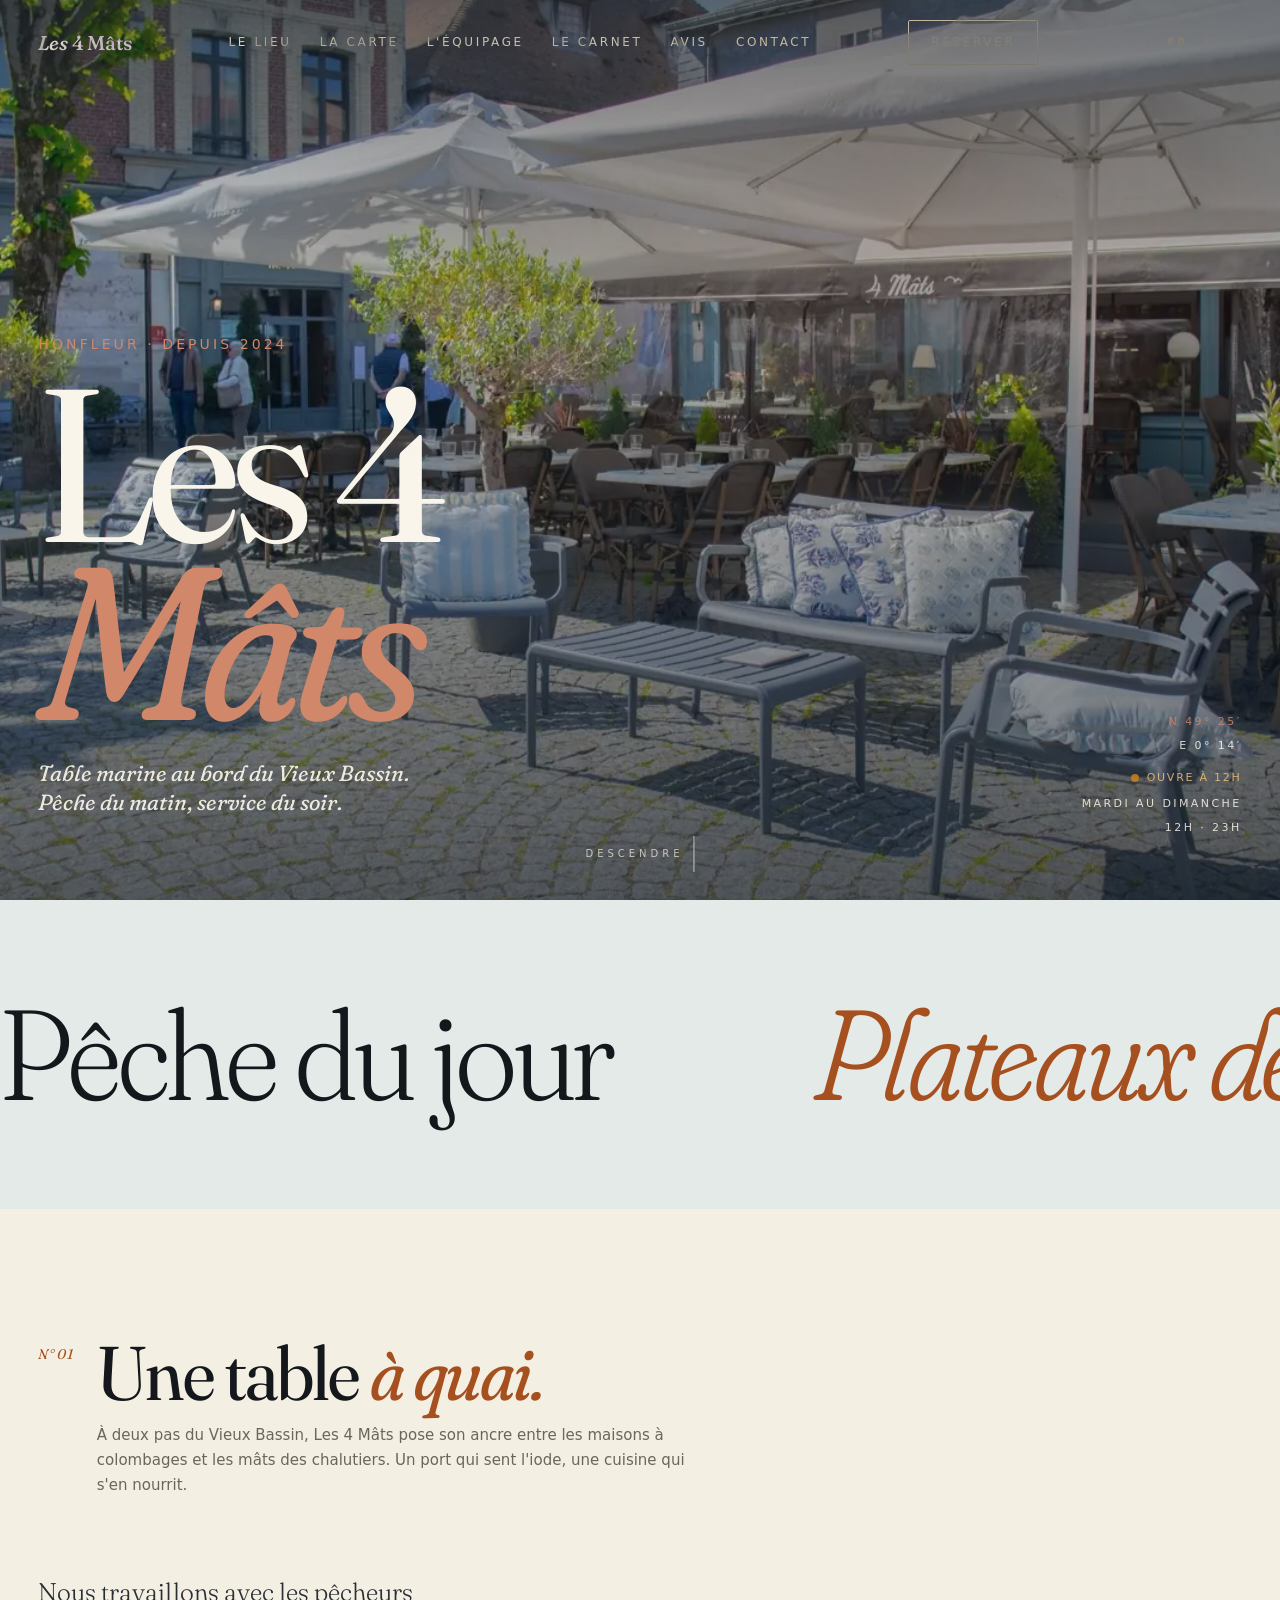
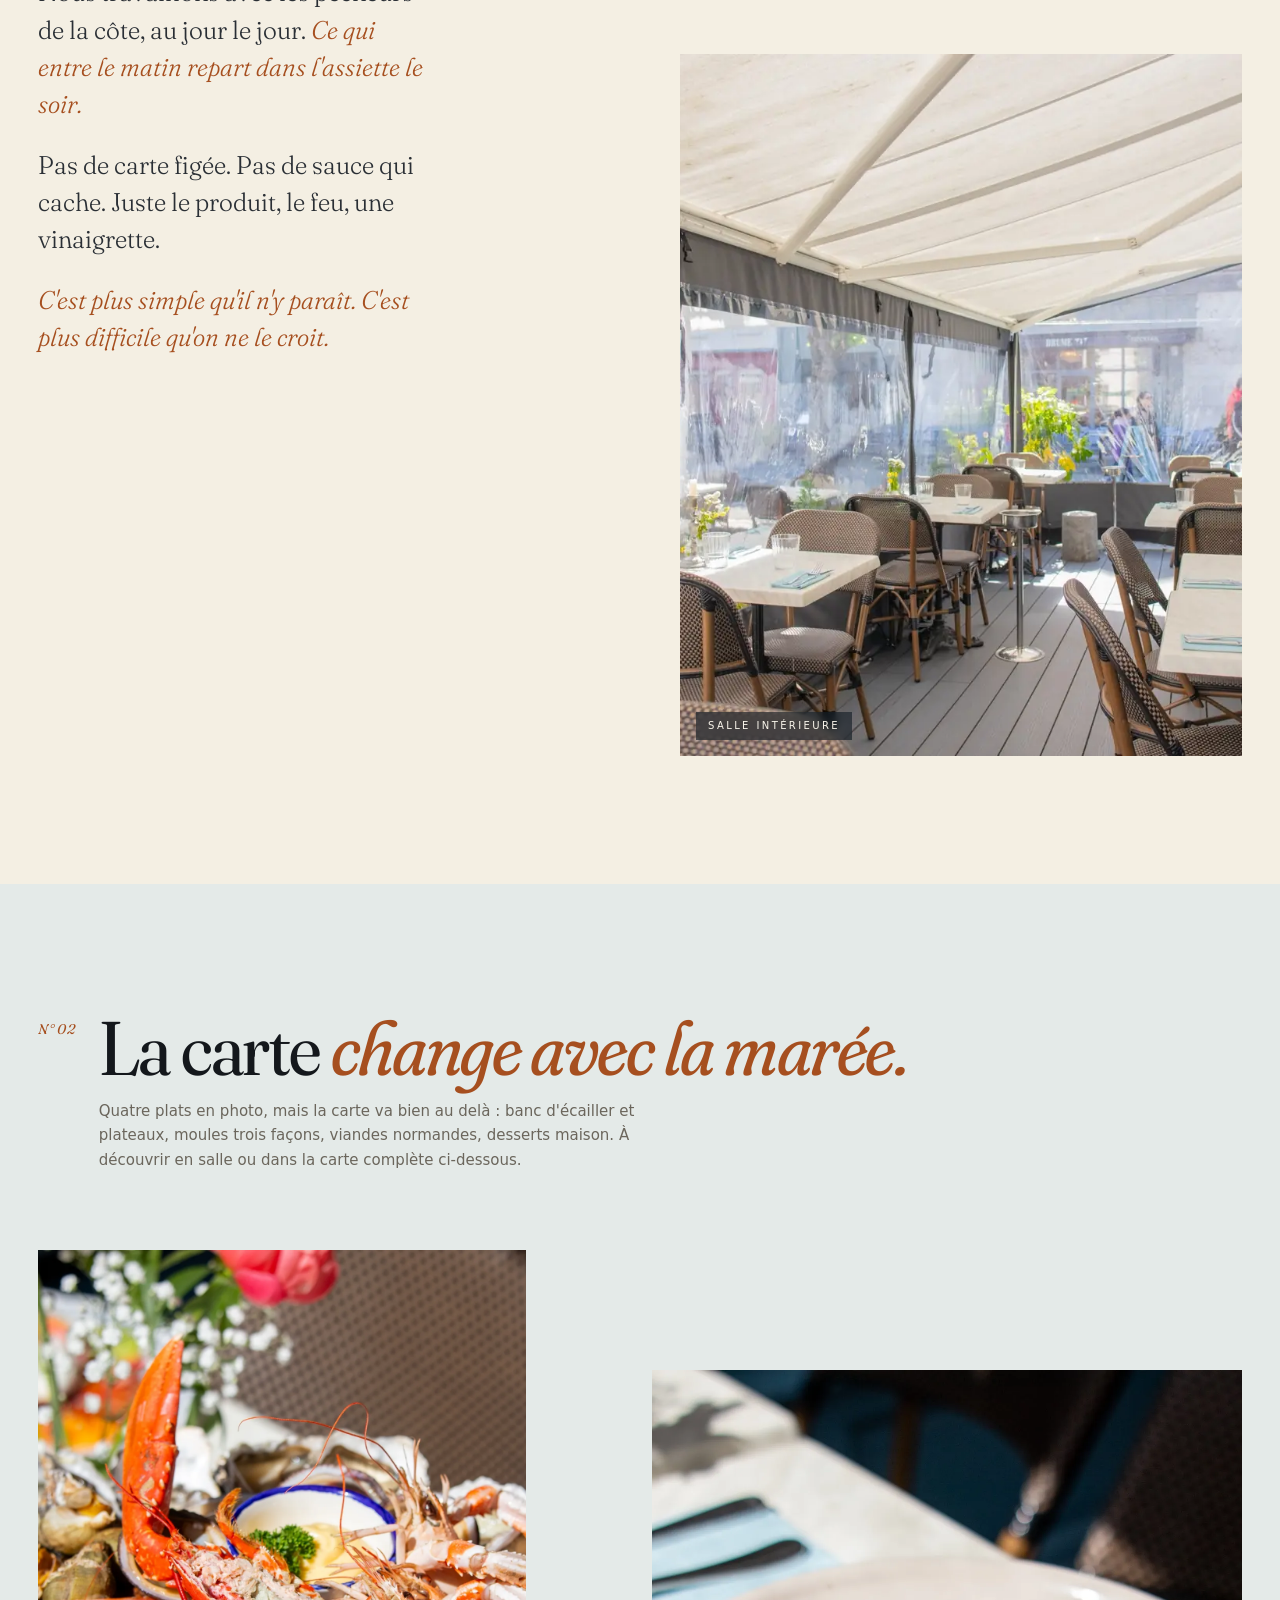
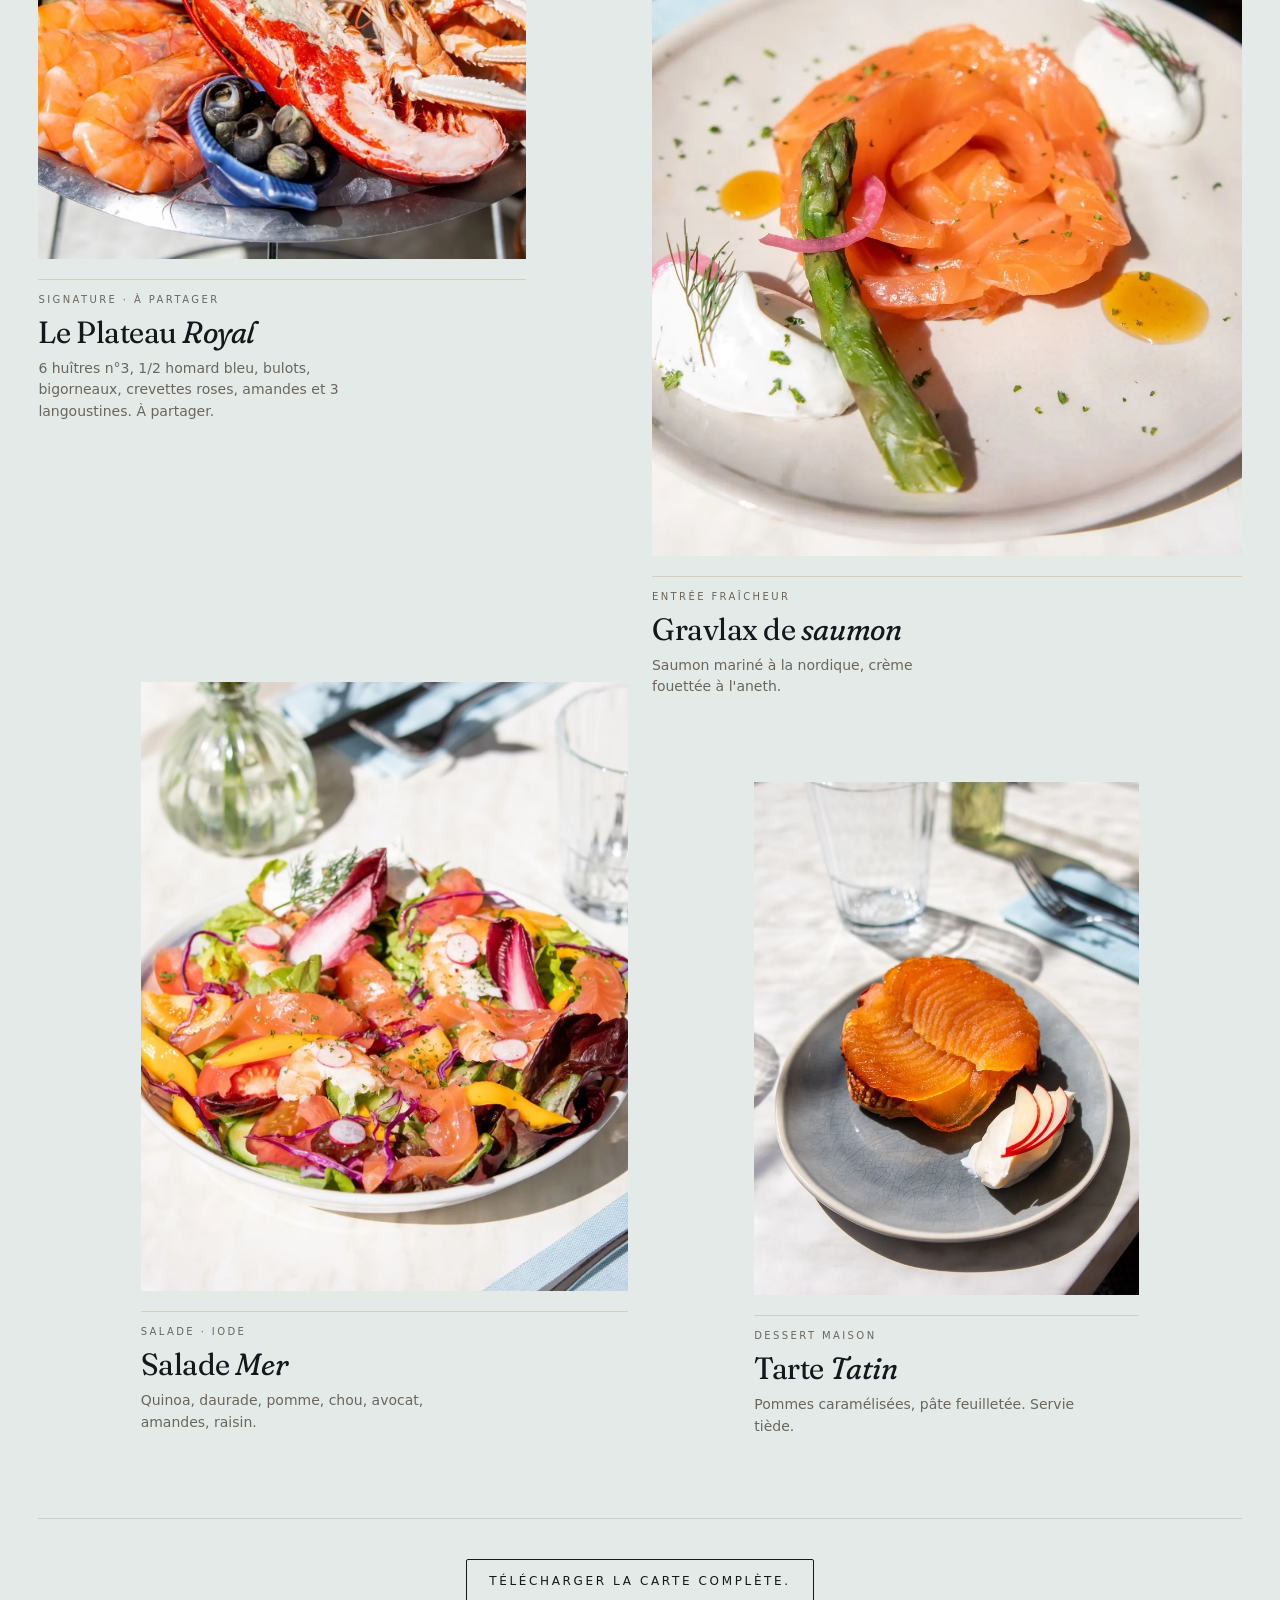
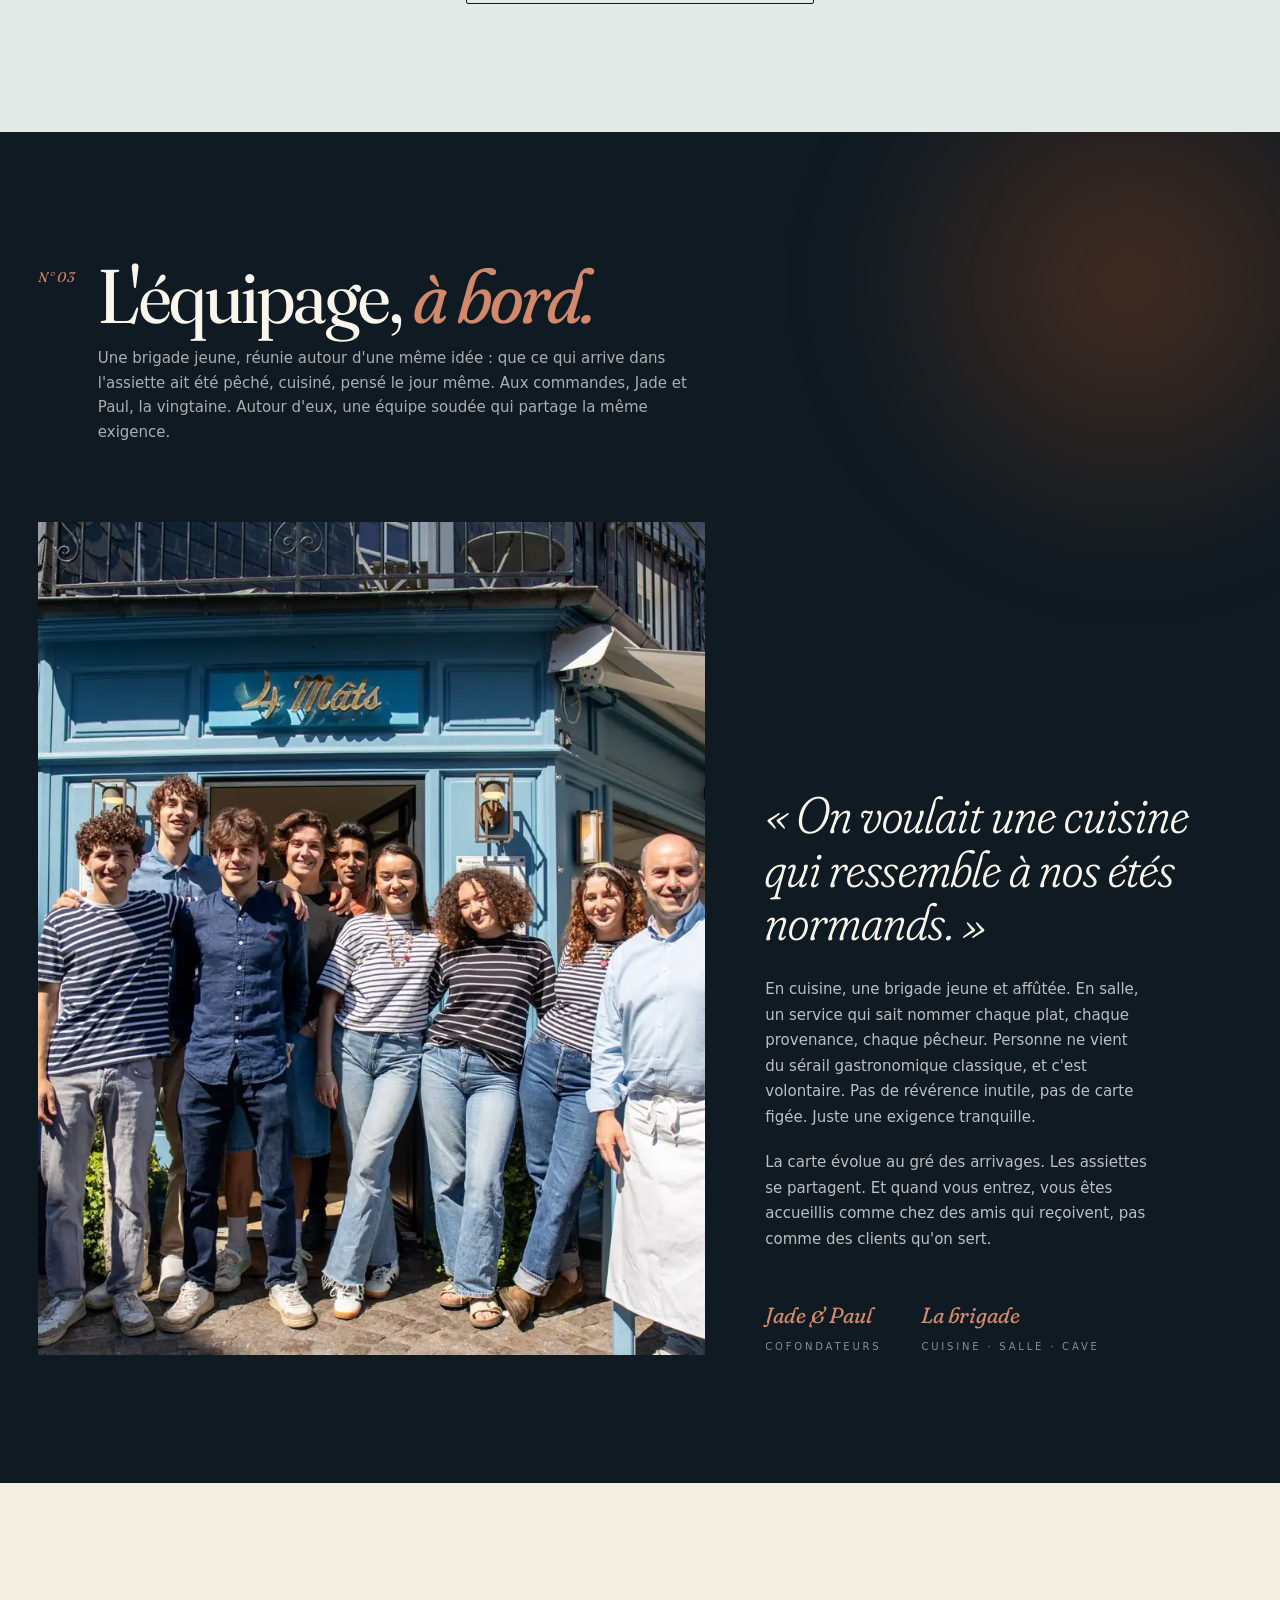
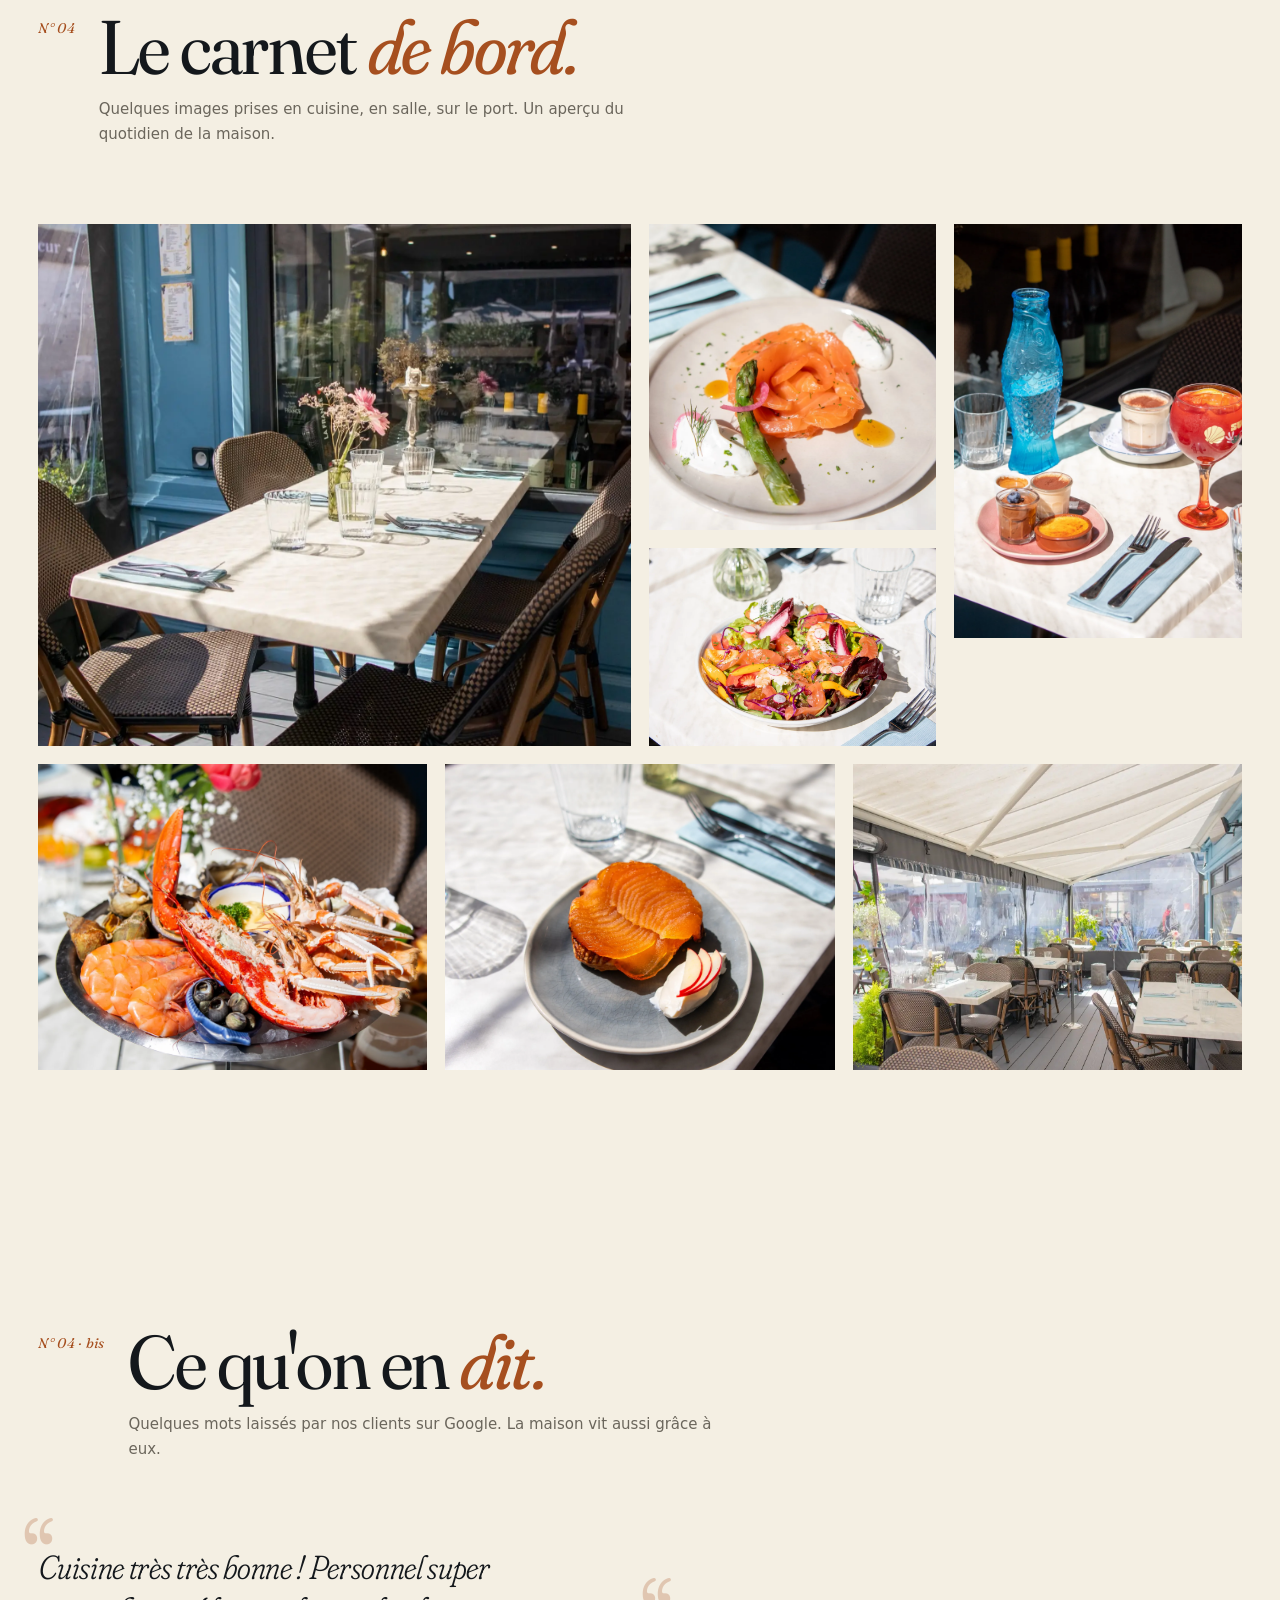
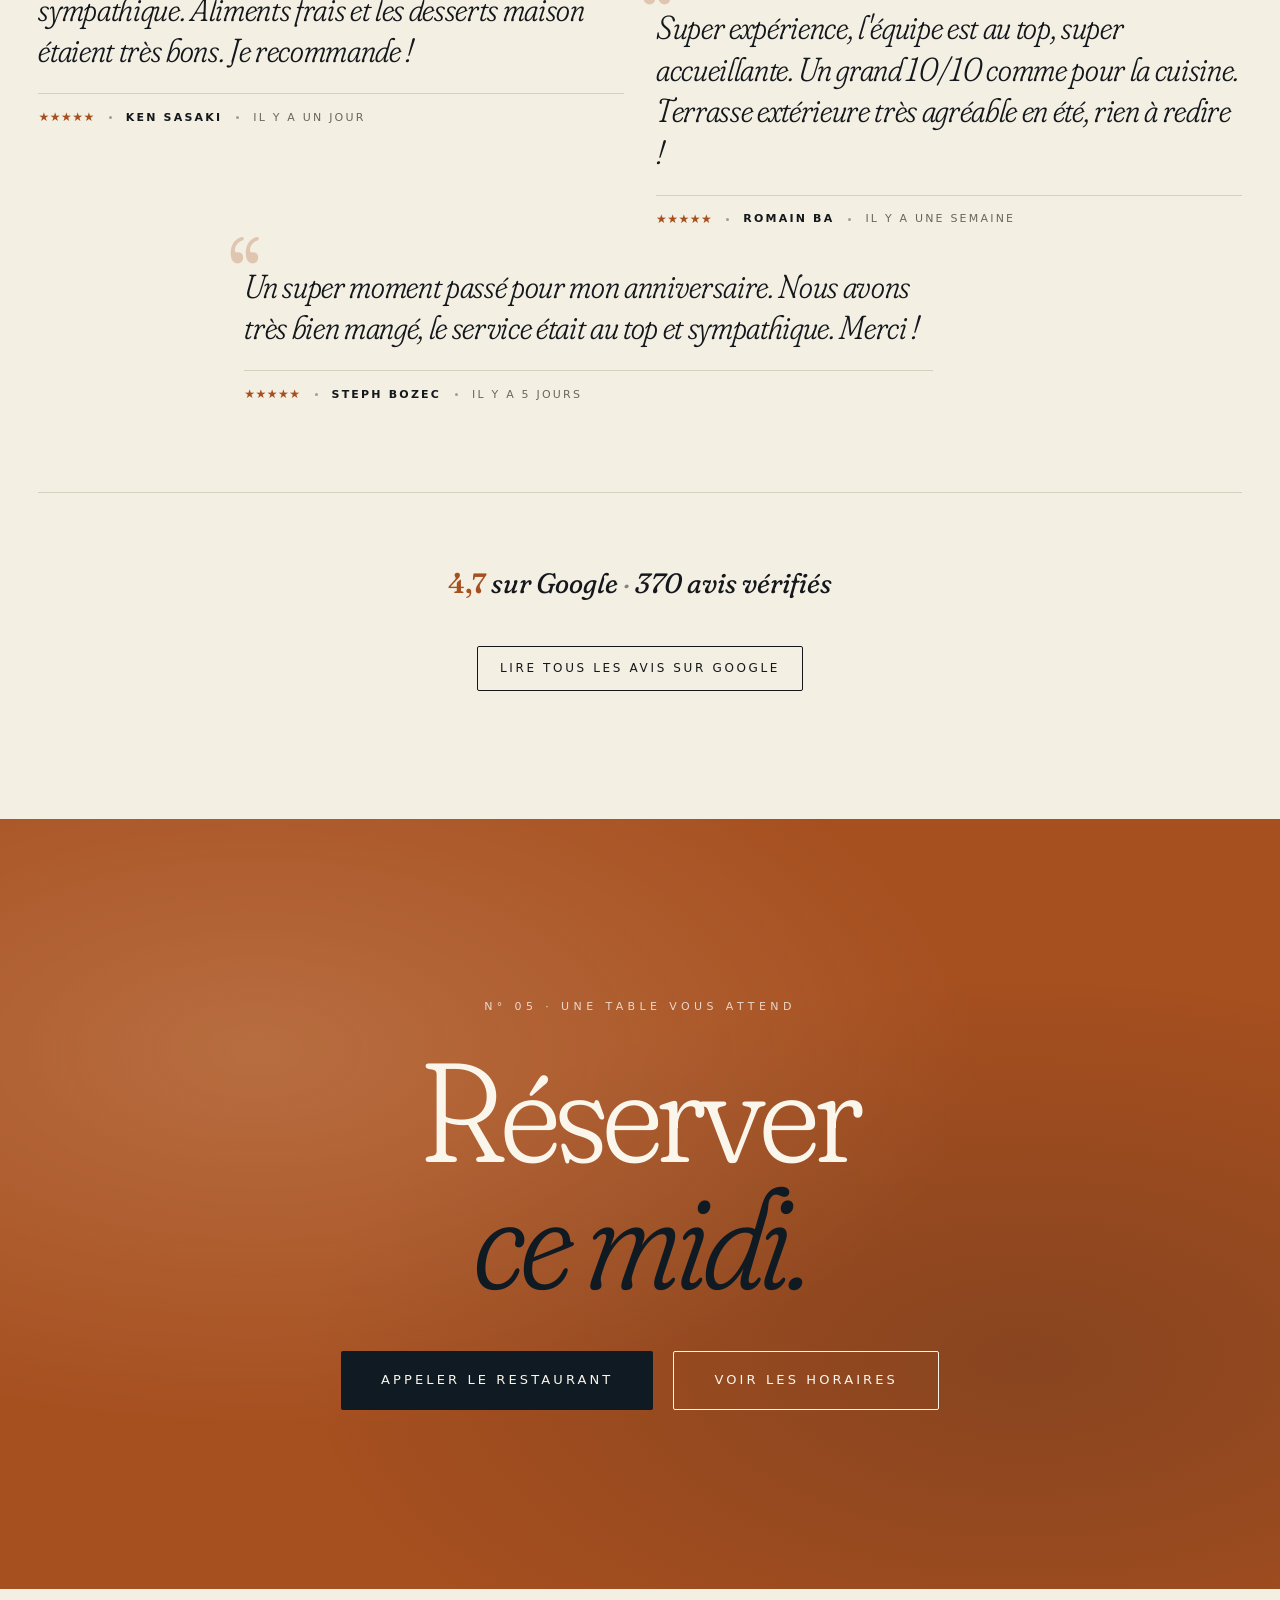
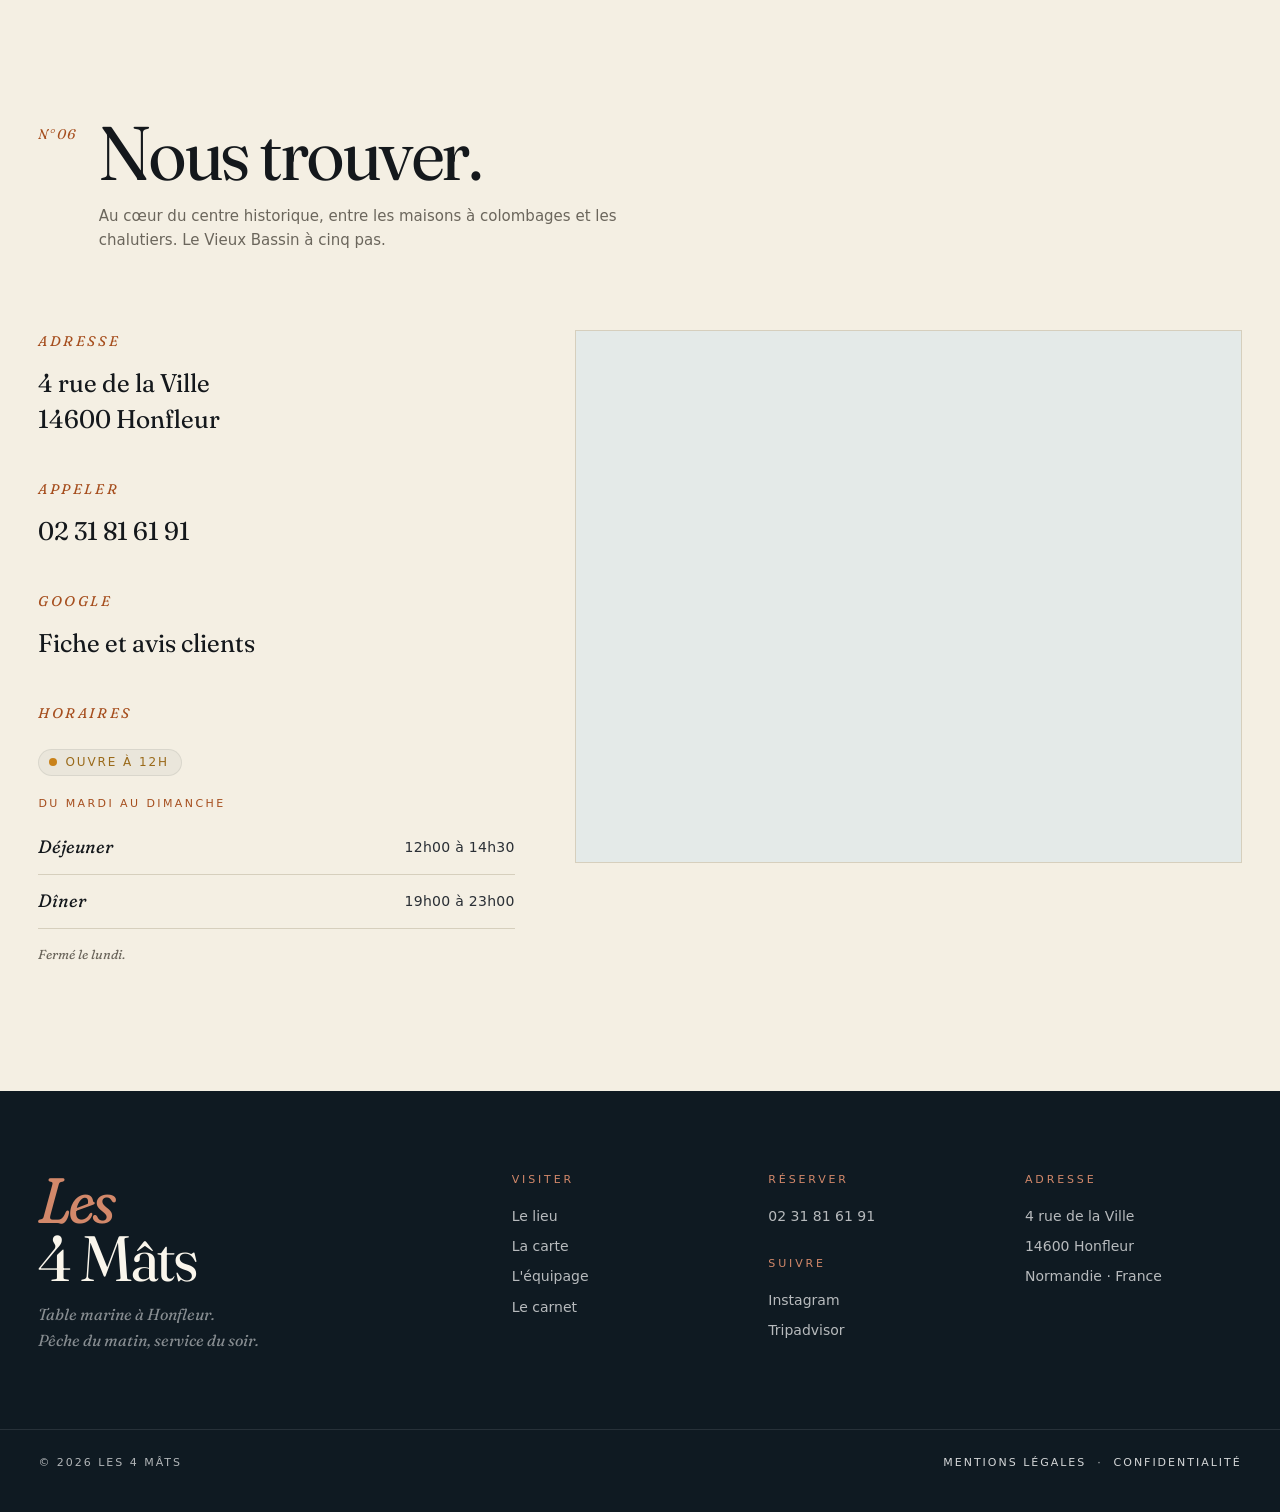
==== index.html @ 1bdc5947 "Fondateurs : noms complets Jade Verger + Paul Pilard, Jade toujours avant Paul partout - Schema.org " ====
<!DOCTYPE html>
<html lang="fr">
<head>
<meta charset="UTF-8">
<meta name="viewport" content="width=device-width, initial-scale=1.0">
<title>Les 4 Mâts · Restaurant de poisson à Honfleur (Vieux Bassin)</title>
<meta name="description" content="Restaurant Les 4 Mâts à Honfleur. Poissons du jour, plateaux de fruits de mer, cuisine de port tenue par une jeune brigade. Table éditoriale face au Vieux Bassin.">

<meta property="og:type" content="restaurant">
<meta property="og:title" content="Les 4 Mâts · Restaurant de poisson à Honfleur">
<meta property="og:description" content="Table marine à Honfleur. Poissons du jour, plateaux de fruits de mer, cuisine de port tenue par une jeune brigade.">
<meta property="og:image" content="assets/facade.webp">
<meta property="og:locale" content="fr_FR">

<link rel="preconnect" href="https://fonts.googleapis.com">
<link rel="preconnect" href="https://fonts.gstatic.com" crossorigin>
<link rel="preconnect" href="https://api.fontshare.com">

<link rel="preload" as="image" href="assets/facade.webp" type="image/webp" fetchpriority="high">

<link rel="icon" type="image/webp" href="assets/logo.webp">
<link rel="apple-touch-icon" href="assets/logo.jpg">

<link rel="preload" href="https://fonts.googleapis.com/css2?family=Fraunces:ital,opsz,wght,SOFT,WONK@0,9..144,300..900,0..100,0..1&display=swap" as="style" onload="this.onload=null;this.rel='stylesheet'">
<link rel="preload" href="https://api.fontshare.com/v2/css?f[]=satoshi@300,400,500,700&display=swap" as="style" onload="this.onload=null;this.rel='stylesheet'">
<noscript><link rel="stylesheet" href="https://fonts.googleapis.com/css2?family=Fraunces:ital,opsz,wght,SOFT,WONK@0,9..144,300..900,0..100,0..1&display=swap"><link rel="stylesheet" href="https://api.fontshare.com/v2/css?f[]=satoshi@300,400,500,700&display=swap"></noscript>
<link rel="stylesheet" href="assets/css/style.css">
<noscript><style>.reveal{opacity:1 !important;transform:none !important}</style></noscript>


<link rel="canonical" href="https://charle-com.github.io/les4mats-honfleur/">
<meta name="theme-color" content="#F4EFE3">
<meta name="twitter:card" content="summary_large_image">
<meta name="twitter:title" content="Les 4 Mâts · Restaurant de poisson à Honfleur">
<meta name="twitter:description" content="Table marine à Honfleur. Poissons du jour, plateaux de fruits de mer, cuisine de port tenue par une jeune brigade.">
<meta name="twitter:image" content="https://charle-com.github.io/les4mats-honfleur/assets/facade.webp">
<meta property="og:url" content="https://charle-com.github.io/les4mats-honfleur/">
<script type="application/ld+json">
{
  "@context": "https://schema.org",
  "@graph": [
    {
      "@type": "Organization",
      "@id": "https://charle-com.github.io/les4mats-honfleur/#organization",
      "name": "Les 4 Mâts",
      "alternateName": [
        "4 Mâts",
        "Les Quatre Mâts"
      ],
      "url": "https://charle-com.github.io/les4mats-honfleur/",
      "logo": {
        "@type": "ImageObject",
        "@id": "https://charle-com.github.io/les4mats-honfleur/#logo",
        "url": "https://charle-com.github.io/les4mats-honfleur/assets/logo.webp",
        "contentUrl": "https://charle-com.github.io/les4mats-honfleur/assets/logo.webp",
        "caption": "Les 4 Mâts"
      },
      "image": {
        "@id": "https://charle-com.github.io/les4mats-honfleur/#logo"
      },
      "foundingDate": "2024",
      "foundingLocation": {
        "@type": "Place",
        "name": "Honfleur, Normandie, France"
      },
      "founder": [
        {
          "@type": "Person",
          "name": "Jade Verger",
          "givenName": "Jade",
          "familyName": "Verger",
          "jobTitle": "Cofondatrice"
        },
        {
          "@type": "Person",
          "name": "Paul Pilard",
          "givenName": "Paul",
          "familyName": "Pilard",
          "jobTitle": "Cofondateur"
        }
      ],
      "areaServed": {
        "@type": "City",
        "name": "Honfleur"
      },
      "sameAs": [
        "https://share.google/k8fCfIfjuv42vgwk3",
        "https://www.instagram.com/restaurant_4mats/",
        "https://www.tripadvisor.fr/Restaurant_Review-g187189-d27737789-Reviews-4_Mats-Honfleur_Calvados_Basse_Normandie_Normandy.html"
      ]
    },
    {
      "@type": "WebSite",
      "@id": "https://charle-com.github.io/les4mats-honfleur/#website",
      "url": "https://charle-com.github.io/les4mats-honfleur/",
      "name": "Les 4 Mâts",
      "inLanguage": "fr-FR",
      "publisher": {
        "@id": "https://charle-com.github.io/les4mats-honfleur/#organization"
      }
    },
    {
      "@type": "Restaurant",
      "@id": "https://charle-com.github.io/les4mats-honfleur/#restaurant",
      "name": "Les 4 Mâts",
      "url": "https://charle-com.github.io/les4mats-honfleur/",
      "image": [
        "https://charle-com.github.io/les4mats-honfleur/assets/facade.webp",
        "https://charle-com.github.io/les4mats-honfleur/assets/plateau_de_fruit_de_mer.webp",
        "https://charle-com.github.io/les4mats-honfleur/assets/terrasse_interieure.webp"
      ],
      "logo": "https://charle-com.github.io/les4mats-honfleur/assets/logo.webp",
      "description": "Restaurant de poissons et fruits de mer à Honfleur. Table tenue par une jeune brigade, pêche du jour, cuisine de port.",
      "address": {
        "@type": "PostalAddress",
        "streetAddress": "4 rue de la Ville",
        "addressLocality": "Honfleur",
        "postalCode": "14600",
        "addressRegion": "Normandie",
        "addressCountry": "FR"
      },
      "geo": {
        "@type": "GeoCoordinates",
        "latitude": 49.4196451,
        "longitude": 0.2346094
      },
      "telephone": "+33231816191",
      "servesCuisine": [
        "Seafood",
        "French",
        "Normande"
      ],
      "priceRange": "€€",
      "acceptsReservations": true,
      "openingHoursSpecification": [
        {
          "@type": "OpeningHoursSpecification",
          "dayOfWeek": [
            "Tuesday",
            "Wednesday",
            "Thursday",
            "Friday",
            "Saturday",
            "Sunday"
          ],
          "opens": "12:00",
          "closes": "14:30"
        },
        {
          "@type": "OpeningHoursSpecification",
          "dayOfWeek": [
            "Tuesday",
            "Wednesday",
            "Thursday",
            "Friday",
            "Saturday",
            "Sunday"
          ],
          "opens": "19:00",
          "closes": "23:00"
        }
      ],
      "sameAs": [
        "https://share.google/k8fCfIfjuv42vgwk3",
        "https://www.instagram.com/restaurant_4mats/",
        "https://www.tripadvisor.fr/Restaurant_Review-g187189-d27737789-Reviews-4_Mats-Honfleur_Calvados_Basse_Normandie_Normandy.html"
      ],
      "hasMenu": {
        "@type": "Menu",
        "name": "Carte Les 4 Mâts",
        "url": "https://charle-com.github.io/les4mats-honfleur/assets/Menu_4_mats.pdf",
        "inLanguage": "fr",
        "hasMenuSection": [
          {
            "@type": "MenuSection",
            "name": "Banc d'écailler",
            "hasMenuItem": [
              {
                "@type": "MenuItem",
                "name": "Le Plateau Royal",
                "description": "6 huîtres n°3, 1/2 homard bleu, bulots, bigorneaux, crevettes roses, amandes et 3 langoustines. À partager.",
                "suitableForDiet": "https://schema.org/PescatarianDiet"
              }
            ]
          },
          {
            "@type": "MenuSection",
            "name": "Entrées",
            "hasMenuItem": [
              {
                "@type": "MenuItem",
                "name": "Gravlax de saumon",
                "description": "Saumon mariné à la nordique, crème fouettée à l'aneth."
              }
            ]
          },
          {
            "@type": "MenuSection",
            "name": "Salades",
            "hasMenuItem": [
              {
                "@type": "MenuItem",
                "name": "Salade Mer",
                "description": "Quinoa, daurade, pomme, chou, avocat, amandes, raisin."
              }
            ]
          },
          {
            "@type": "MenuSection",
            "name": "Desserts",
            "hasMenuItem": [
              {
                "@type": "MenuItem",
                "name": "Tarte Tatin",
                "description": "Pommes caramélisées, pâte feuilletée. Servie tiède."
              }
            ]
          }
        ]
      },
      "aggregateRating": {
        "@type": "AggregateRating",
        "ratingValue": "4.7",
        "reviewCount": "370",
        "bestRating": "5",
        "worstRating": "1"
      },
      "review": [
        {
          "@type": "Review",
          "author": {
            "@type": "Person",
            "name": "Ken Sasaki"
          },
          "datePublished": "2026-04-18",
          "reviewRating": {
            "@type": "Rating",
            "ratingValue": "5",
            "bestRating": "5"
          },
          "reviewBody": "Cuisine très très bonne ! Personnel super sympathique. Aliments frais et les desserts maison étaient très bons."
        },
        {
          "@type": "Review",
          "author": {
            "@type": "Person",
            "name": "Romain BA"
          },
          "datePublished": "2026-04-12",
          "reviewRating": {
            "@type": "Rating",
            "ratingValue": "5",
            "bestRating": "5"
          },
          "reviewBody": "Super expérience, l'équipe est au top, super accueillante. Un grand 10/10 comme pour la cuisine. Terrasse extérieure très agréable en été."
        },
        {
          "@type": "Review",
          "author": {
            "@type": "Person",
            "name": "Steph Bozec"
          },
          "datePublished": "2026-04-14",
          "reviewRating": {
            "@type": "Rating",
            "ratingValue": "5",
            "bestRating": "5"
          },
          "reviewBody": "Un super moment passé pour mon anniversaire. Nous avons très bien mangé, le service était au top et sympathique."
        }
      ],
      "potentialAction": {
        "@type": "ReserveAction",
        "target": {
          "@type": "EntryPoint",
          "urlTemplate": "tel:+33231816191",
          "inLanguage": "fr-FR"
        },
        "result": {
          "@type": "FoodEstablishmentReservation",
          "name": "Réservation par téléphone"
        }
      },
      "parentOrganization": {
        "@id": "https://charle-com.github.io/les4mats-honfleur/#organization"
      },
      "isPartOf": {
        "@id": "https://charle-com.github.io/les4mats-honfleur/#website"
      }
    }
  ]
}
</script>

<link rel="alternate" hreflang="fr" href="https://charle-com.github.io/les4mats-honfleur/">
<link rel="alternate" hreflang="en" href="https://charle-com.github.io/les4mats-honfleur/en/">
<link rel="alternate" hreflang="x-default" href="https://charle-com.github.io/les4mats-honfleur/">
</head>
<body>

<header class="site-header" id="siteHeader">
  <a href="#" class="brand"><em>Les</em> 4 Mâts</a>
  <nav class="nav">
    <a href="#lieu">Le lieu</a>
    <a href="#carte">La carte</a>
    <a href="#equipage">L'équipage</a>
    <a href="#carnet">Le carnet</a>
    <a href="#avis">Avis</a>
    <a href="#contact">Contact</a>
  </nav>
  <a href="#reserver" class="cta">Réserver</a>
  <div class="lang-switch"><a href="/les4mats-honfleur/" class="is-active" aria-current="page">FR</a><a href="/les4mats-honfleur/en/">EN</a></div>
  <button class="burger" aria-label="Menu" aria-expanded="false"><span></span><span></span><span></span></button>
</header>

<nav class="nav-overlay" id="navOverlay" aria-hidden="true">
  <button class="nav-overlay__close" type="button" aria-label="Fermer le menu"><span></span><span></span></button>
  <div class="nav-overlay__links">
    <a href="index.html#lieu">Le <em>lieu</em></a>
    <a href="index.html#carte">La <em>carte</em></a>
    <a href="index.html#equipage">L'<em>équipage</em></a>
    <a href="index.html#carnet">Le <em>carnet</em></a>
    <a href="index.html#avis">Les <em>avis</em></a>
    <a href="index.html#contact"><em>Contact</em></a>
    <a href="index.html#reserver"><em>Réserver</em></a>
  </div>
  <div class="nav-overlay__foot">
    <span>4 rue de la Ville · 14600 Honfleur</span>
    <a href="tel:+33231816191">02 31 81 61 91</a>
    <div class="nav-overlay__lang">
      <a href="/les4mats-honfleur/" class="is-active" aria-current="page">Français</a>
      <a href="/les4mats-honfleur/en/">English</a>
    </div>
    </div>
</nav>


<section class="hero">
  <div class="hero__media">
    <picture>
      <source srcset="assets/facade.webp" type="image/webp">
      <img src="assets/facade.jpeg" alt="Façade du restaurant Les 4 Mâts à Honfleur" fetchpriority="high">
    </picture>
  </div>
  <div class="hero__scrim"></div>

  <div class="hero__content">
    <div>
      <p class="hero__sub">Honfleur · depuis 2024</p>
      <h1 class="hero__title">Les 4<br><span class="and">Mâts</span></h1>
      <p class="hero__tagline" style="margin-top: 28px;">
        Table marine au bord du Vieux Bassin.<br>
        Pêche du matin, service du soir.
      </p>
    </div>

    <aside class="hero__meta">
      <div><strong>N 49° 25′</strong></div>
      <div>E 0° 14′</div>
      <div class="live-status" data-live-status style="margin-top: 14px;">
        <span class="live-status__dot" aria-hidden="true"></span>
        <strong class="live-status__text" data-live-status-text>Chargement</strong>
      </div>
      <div>Mardi au dimanche</div>
      <div>12h · 23h</div>
    </aside>
  </div>

  <div class="hero__scroll">Descendre</div>
</section>

<div class="intro">
  <div class="intro__track" aria-hidden="true">
    <span>Pêche du jour</span>
    <span class="dot"></span>
    <span><em>Plateaux de la mer</em></span>
    <span class="dot"></span>
    <span>Port de Honfleur</span>
    <span class="dot"></span>
    <span><em>La brigade</em></span>
    <span class="dot"></span>
    <span>Pêche du jour</span>
    <span class="dot"></span>
    <span><em>Plateaux de la mer</em></span>
    <span class="dot"></span>
    <span>Port de Honfleur</span>
    <span class="dot"></span>
    <span><em>La brigade</em></span>
    <span class="dot"></span>
  </div>
</div>

<section class="concept" id="lieu">
  <div class="wrap">
    <div class="section-head reveal">
      <span class="num">N° 01</span>
      <div class="titles">
        <h2>Une table <em>à quai.</em></h2>
        <p>À deux pas du Vieux Bassin, Les 4 Mâts pose son ancre entre les maisons à colombages et les mâts des chalutiers. Un port qui sent l'iode, une cuisine qui s'en nourrit.</p>
      </div>
    </div>

    <div class="concept__grid">
      <div class="concept__text reveal">
        <p>Nous travaillons avec les pêcheurs de la côte, au jour le jour. <em>Ce qui entre le matin repart dans l'assiette le soir.</em></p>
        <p>Pas de carte figée. Pas de sauce qui cache. Juste le produit, le feu, une vinaigrette.</p>
        <p><em>C'est plus simple qu'il n'y paraît. C'est plus difficile qu'on ne le croit.</em></p>
      </div>
      <div></div>
      <div class="concept__image reveal" style="--delay: .15s;">
        <picture>
          <source srcset="assets/terrasse_interieure.webp" type="image/webp">
          <img src="assets/terrasse_interieure.jpeg" alt="Salle intérieure du restaurant Les 4 Mâts" loading="lazy">
        </picture>
        <span class="caption">Salle intérieure</span>
      </div>
    </div>
  </div>
</section>

<section class="carte" id="carte">
  <div class="wrap">
    <div class="section-head reveal">
      <span class="num">N° 02</span>
      <div class="titles">
        <h2>La carte <em>change avec la marée.</em></h2>
        <p>Quatre plats en photo, mais la carte va bien au delà : banc d'écailler et plateaux, moules trois façons, viandes normandes, desserts maison. À découvrir en salle ou dans la carte complète ci-dessous.</p>
      </div>
    </div>

    <div class="carte__grid">
      <article class="plat plat--a reveal">
        <div class="plat__media">
          <picture>
            <source srcset="assets/plateau_de_fruit_de_mer.webp" type="image/webp">
            <img src="assets/plateau_de_fruit_de_mer.jpeg" alt="Le Plateau Royal, fruits de mer Les 4 Mâts" loading="lazy">
          </picture>
        </div>
        <div class="plat__meta"><span class="label">Signature · à partager</span></div>
        <h3 class="plat__name">Le Plateau <em>Royal</em></h3>
        <p class="plat__desc">6 huîtres n°3, 1/2 homard bleu, bulots, bigorneaux, crevettes roses, amandes et 3 langoustines. À partager.</p>
      </article>

      <article class="plat plat--b reveal" style="--delay: .1s;">
        <div class="plat__media">
          <picture>
            <source srcset="assets/saumon.webp" type="image/webp">
            <img src="assets/saumon.jpeg" alt="Gravlax de saumon, crème à l'aneth" loading="lazy">
          </picture>
        </div>
        <div class="plat__meta"><span class="label">Entrée fraîcheur</span></div>
        <h3 class="plat__name">Gravlax de <em>saumon</em></h3>
        <p class="plat__desc">Saumon mariné à la nordique, crème fouettée à l'aneth.</p>
      </article>

      <article class="plat plat--c reveal" style="--delay: .15s;">
        <div class="plat__media">
          <picture>
            <source srcset="assets/salade_de_la_mer.webp" type="image/webp">
            <img src="assets/salade_de_la_mer.jpeg" alt="Salade Mer aux agrumes et daurade" loading="lazy">
          </picture>
        </div>
        <div class="plat__meta"><span class="label">Salade · Iode</span></div>
        <h3 class="plat__name">Salade <em>Mer</em></h3>
        <p class="plat__desc">Quinoa, daurade, pomme, chou, avocat, amandes, raisin.</p>
      </article>

      <article class="plat plat--d reveal" style="--delay: .2s;">
        <div class="plat__media">
          <picture>
            <source srcset="assets/tarte_tatin.webp" type="image/webp">
            <img src="assets/tarte_tatin.jpeg" alt="Tarte Tatin pommes caramélisées" loading="lazy">
          </picture>
        </div>
        <div class="plat__meta"><span class="label">Dessert maison</span></div>
        <h3 class="plat__name">Tarte <em>Tatin</em></h3>
        <p class="plat__desc">Pommes caramélisées, pâte feuilletée. Servie tiède.</p>
      </article>
    </div>

    <div class="carte__footer">
      <a href="assets/Menu_4_mats.pdf" class="cta" style="color: var(--ink);" target="_blank" rel="noopener">
        Télécharger la carte complète.
      </a>
    </div>
  </div>
</section>

<section class="equipage" id="equipage">
  <div class="equipage__glow" aria-hidden="true"></div>
  <div class="wrap">
    <div class="section-head reveal">
      <span class="num">N° 03</span>
      <div class="titles">
        <h2>L'équipage, <em>à bord.</em></h2>
        <p>Une brigade jeune, réunie autour d'une même idée : que ce qui arrive dans l'assiette ait été pêché, cuisiné, pensé le jour même. Aux commandes, Jade et Paul, la vingtaine. Autour d'eux, une équipe soudée qui partage la même exigence.</p>
      </div>
    </div>

    <div class="equipage__grid">
      <div class="equipage__image reveal">
        <picture>
          <source srcset="assets/l_equipe.webp" type="image/webp">
          <img src="assets/l_equipe.jpeg" alt="La brigade des 4 Mâts" loading="lazy">
        </picture>
      </div>
      <div class="equipage__text reveal" style="--delay: .15s;">
        <h3>« On voulait une cuisine<br>qui ressemble à nos étés<br>normands. »</h3>
        <p>En cuisine, une brigade jeune et affûtée. En salle, un service qui sait nommer chaque plat, chaque provenance, chaque pêcheur. Personne ne vient du sérail gastronomique classique, et c'est volontaire. Pas de révérence inutile, pas de carte figée. Juste une exigence tranquille.</p>
        <p>La carte évolue au gré des arrivages. Les assiettes se partagent. Et quand vous entrez, vous êtes accueillis comme chez des amis qui reçoivent, pas comme des clients qu'on sert.</p>
        <div class="equipage__sig">
          <span>Jade &amp; Paul<em>Cofondateurs</em></span>
          <span>La brigade<em>Cuisine · salle · cave</em></span>
        </div>
      </div>
    </div>
  </div>
</section>

<section class="carnet" id="carnet">
  <div class="wrap">
    <div class="section-head reveal">
      <span class="num">N° 04</span>
      <div class="titles">
        <h2>Le carnet <em>de bord.</em></h2>
        <p>Quelques images prises en cuisine, en salle, sur le port. Un aperçu du quotidien de la maison.</p>
      </div>
    </div>

    <div class="carnet__grid">
      <div class="tile tile--1 reveal">
        <picture>
          <source srcset="assets/table_terrasse.webp" type="image/webp">
          <img src="assets/table_terrasse.jpeg" alt="Table en terrasse" loading="lazy">
        </picture>
      </div>
      <div class="tile tile--2 reveal" style="--delay: .1s;">
        <picture>
          <source srcset="assets/saumon.webp" type="image/webp">
          <img src="assets/saumon.jpeg" alt="Saumon rôti" loading="lazy">
        </picture>
      </div>
      <div class="tile tile--3 reveal" style="--delay: .15s;">
        <picture>
          <source srcset="assets/desserts.webp" type="image/webp">
          <img src="assets/desserts.jpeg" alt="Desserts de la maison" loading="lazy">
        </picture>
      </div>
      <div class="tile tile--4 reveal" style="--delay: .2s;">
        <picture>
          <source srcset="assets/salade_de_la_mer.webp" type="image/webp">
          <img src="assets/salade_de_la_mer.jpeg" alt="Salade de la mer" loading="lazy">
        </picture>
      </div>
      <div class="tile tile--5 reveal" style="--delay: .05s;">
        <picture>
          <source srcset="assets/plateau_de_fruit_de_mer.webp" type="image/webp">
          <img src="assets/plateau_de_fruit_de_mer.jpeg" alt="Plateau de fruits de mer" loading="lazy">
        </picture>
      </div>
      <div class="tile tile--6 reveal" style="--delay: .1s;">
        <picture>
          <source srcset="assets/tarte_tatin.webp" type="image/webp">
          <img src="assets/tarte_tatin.jpeg" alt="Tarte tatin" loading="lazy">
        </picture>
      </div>
      <div class="tile tile--7 reveal" style="--delay: .15s;">
        <picture>
          <source srcset="assets/terrasse_interieure.webp" type="image/webp">
          <img src="assets/terrasse_interieure.jpeg" alt="Salle intérieure" loading="lazy">
        </picture>
      </div>
    </div>
  </div>
</section>

<section class="avis" id="avis">
  <div class="wrap">
    <div class="section-head reveal">
      <span class="num">N° 04 · bis</span>
      <div class="titles">
        <h2>Ce qu'on en <em>dit.</em></h2>
        <p>Quelques mots laissés par nos clients sur Google. La maison vit aussi grâce à eux.</p>
      </div>
    </div>

    <div class="avis__grid">
      <article class="review review--a reveal">
        <p class="review__quote">Cuisine très très bonne ! Personnel super sympathique. Aliments frais et les desserts maison étaient très bons. Je recommande !</p>
        <div class="review__meta">
          <span class="review__stars" aria-label="Note 5 sur 5">★★★★★</span>
          <span class="dot"></span>
          <span class="author">Ken Sasaki</span>
          <span class="dot"></span>
          <span>Il y a un jour</span>
        </div>
      </article>

      <article class="review review--b reveal" style="--delay: .1s;">
        <p class="review__quote">Super expérience, l'équipe est au top, super accueillante. Un grand 10/10 comme pour la cuisine. Terrasse extérieure très agréable en été, rien à redire !</p>
        <div class="review__meta">
          <span class="review__stars" aria-label="Note 5 sur 5">★★★★★</span>
          <span class="dot"></span>
          <span class="author">Romain BA</span>
          <span class="dot"></span>
          <span>Il y a une semaine</span>
        </div>
      </article>

      <article class="review review--c reveal" style="--delay: .15s;">
        <p class="review__quote">Un super moment passé pour mon anniversaire. Nous avons très bien mangé, le service était au top et sympathique. Merci !</p>
        <div class="review__meta">
          <span class="review__stars" aria-label="Note 5 sur 5">★★★★★</span>
          <span class="dot"></span>
          <span class="author">Steph Bozec</span>
          <span class="dot"></span>
          <span>Il y a 5 jours</span>
        </div>
      </article>
    </div>

    <div class="avis__footer reveal">
      <p class="avis__rating"><strong>4,7</strong> sur Google <span style="opacity:.5">·</span> 370 avis vérifiés</p>
      <a href="https://share.google/k8fCfIfjuv42vgwk3" class="cta" target="_blank" rel="noopener" style="color: var(--ink);">Lire tous les avis sur Google</a>
    </div>
  </div>
</section>

<section class="reserver" id="reserver">
  <div class="wrap">
    <span class="reserver__eye">N° 05 · Une table vous attend</span>
    <h2 class="reveal">Réserver<br><em data-reservation-moment>ce soir.</em></h2>
    <div class="reserver__actions reveal" style="--delay: .15s;">
      <a href="tel:+33231816191" class="btn-primary">Appeler le restaurant</a>
      <a href="#contact" class="btn-ghost">Voir les horaires</a>
    </div>
  </div>
</section>

<section class="contact" id="contact">
  <div class="wrap">
    <div class="section-head reveal">
      <span class="num">N° 06</span>
      <div class="titles">
        <h2>Nous trouver.</h2>
        <p>Au cœur du centre historique, entre les maisons à colombages et les chalutiers. Le Vieux Bassin à cinq pas.</p>
      </div>
    </div>

    <div class="contact__grid">
      <div class="contact__col reveal">
        <h3>Adresse</h3>
        <p>4 rue de la Ville<br>14600 Honfleur</p>

        <h3 style="margin-top: 40px;">Appeler</h3>
        <a href="tel:+33231816191">02 31 81 61 91</a>

        <h3 style="margin-top: 40px;">Google</h3>
        <a href="https://share.google/k8fCfIfjuv42vgwk3" target="_blank" rel="noopener">Fiche et avis clients</a>

        <h3 style="margin-top: 40px;">Horaires</h3>
        <div class="live-status live-status--block" data-live-status>
          <span class="live-status__dot" aria-hidden="true"></span>
          <span class="live-status__text" data-live-status-text>Chargement</span>
        </div>
        <p class="hours-days">Du mardi au dimanche</p>
        <table class="hours">
          <tr><td>Déjeuner</td><td>12h00 à 14h30</td></tr>
          <tr><td>Dîner</td><td>19h00 à 23h00</td></tr>
        </table>
        <p class="hours-closed">Fermé le lundi.</p>
      </div>

      <div class="contact__map reveal" style="--delay: .15s;">
        <iframe
          src="https://www.google.com/maps?q=Les+4+M%C3%A2ts,+4+rue+de+la+Ville,+14600+Honfleur&amp;t=&amp;z=17&amp;ie=UTF8&amp;iwloc=&amp;output=embed"
          loading="lazy"
          referrerpolicy="no-referrer-when-downgrade"
          title="Plan Google Maps · Les 4 Mâts, Honfleur">
        </iframe>
      </div>
    </div>
  </div>
</section>

<footer class="site-footer">
  <div class="wrap">
    <div>
      <p class="site-footer__brand"><em>Les</em><br>4 Mâts</p>
      <p class="site-footer__tag">Table marine à Honfleur. <br>Pêche du matin, service du soir.</p>
    </div>

    <div>
      <h4>Visiter</h4>
      <ul>
        <li><a href="#lieu">Le lieu</a></li>
        <li><a href="#carte">La carte</a></li>
        <li><a href="#equipage">L'équipage</a></li>
        <li><a href="#carnet">Le carnet</a></li>
      </ul>
    </div>

    <div>
      <h4>Réserver</h4>
      <ul>
        <li><a href="tel:+33231816191">02 31 81 61 91</a></li></ul>
      <h4 style="margin-top: 28px;">Suivre</h4>
      <ul>
        <li><a href="https://www.instagram.com/restaurant_4mats/" target="_blank" rel="noopener">Instagram</a></li>
        <li><a href="https://www.tripadvisor.fr/Restaurant_Review-g187189-d27737789-Reviews-4_Mats-Honfleur_Calvados_Basse_Normandie_Normandy.html" target="_blank" rel="noopener">Tripadvisor</a></li>
      </ul>
    </div>

    <div>
      <h4>Adresse</h4>
      <ul>
        <li>4 rue de la Ville</li>
        <li>14600 Honfleur</li>
        <li>Normandie · France</li>
      </ul>
    </div>
  </div>

  <div class="site-footer__bottom">
    <span>© 2026 Les 4 Mâts</span>
    <span>
      <a href="mentions-legales.html">Mentions légales</a>
      &nbsp;·&nbsp;
      <a href="confidentialite.html">Confidentialité</a>
    </span>
  </div>
</footer>

<script src="assets/js/main.js"></script>
</body>
</html>
---- assets/css/style.css ----
:root {
  --bg:       #F4EFE3;   --bg-mist:  #E4EAE8;   --bg-deep:  #0F1A22;   --ink:      #14181C;
  --ink-soft: #2A2F35;
  --muted:    #6B665C;
  --faint:    #9E988A;
  --line:     #D6CFBD;
  --accent:   #A64F1F;   --accent-2: #D2886A;   --marine:   #18384A;
  --cream-hi: #FAF6EC;

  --ff-display: "Fraunces", "Times New Roman", serif;
  --ff-body:    "Satoshi", system-ui, -apple-system, sans-serif;

  --radius: 2px;
  --gutter: clamp(18px, 3vw, 40px);
  --maxw: 1400px;

  --ease: cubic-bezier(0.2, 0.7, 0.1, 1);
}

*, *::before, *::after { box-sizing: border-box; }
html { -webkit-text-size-adjust: 100%; scroll-behavior: smooth; }
body {
  margin: 0;
  font-family: var(--ff-body);
  font-size: 16px;
  line-height: 1.6;
  color: var(--ink-soft);
  background: var(--bg);
  font-weight: 400;
  -webkit-font-smoothing: antialiased;
  -moz-osx-font-smoothing: grayscale;
  overflow-x: hidden;
}
img, video { max-width: 100%; display: block; }
a { color: inherit; text-decoration: none; }
button { font-family: inherit; cursor: pointer; border: none; background: none; }
:focus-visible { outline: 2px solid var(--accent); outline-offset: 3px; }

body::before {
  content: "";
  position: fixed; inset: 0;
  pointer-events: none;
  z-index: 1000;
  opacity: 0.035;
  background-image: url("data:image/svg+xml,%3Csvg xmlns='http://www.w3.org/2000/svg' width='300' height='300'%3E%3Cfilter id='n'%3E%3CfeTurbulence type='fractalNoise' baseFrequency='0.9' numOctaves='3' stitchTiles='stitch'/%3E%3C/filter%3E%3Crect width='100%25' height='100%25' filter='url(%23n)'/%3E%3C/svg%3E");
  mix-blend-mode: multiply;
}

.h-display {
  font-family: var(--ff-display);
  font-weight: 400;
  font-variation-settings: "opsz" 144, "SOFT" 30, "WONK" 1;
  letter-spacing: -0.02em;
  color: var(--ink);
  line-height: 0.92;
}
.h-eyebrow {
  font-family: var(--ff-body);
  font-weight: 500;
  font-size: 10px;
  letter-spacing: 0.32em;
  text-transform: uppercase;
  color: var(--accent);
}
.meta-num {
  font-family: var(--ff-display);
  font-weight: 500;
  font-style: italic;
  font-variation-settings: "opsz" 14, "SOFT" 100;
  color: var(--accent);
}

.wrap {
  max-width: var(--maxw);
  margin: 0 auto;
  padding: 0 var(--gutter);
}
section { position: relative; padding: clamp(80px, 10vw, 160px) 0; }
.section-head {
  display: grid;
  grid-template-columns: auto 1fr;
  gap: 24px;
  align-items: start;
  margin-bottom: clamp(40px, 6vw, 90px);
}
.section-head .num {
  font-family: var(--ff-display);
  font-style: italic;
  font-weight: 400;
  font-size: 14px;
  color: var(--accent);
  padding-top: 6px;
  letter-spacing: 0.02em;
  white-space: nowrap;
}
.section-head .titles h1,
.section-head .titles h2 {
  margin: 0;
  font-family: var(--ff-display);
  font-weight: 400;
  font-variation-settings: "opsz" 120, "SOFT" 40, "WONK" 1;
  font-size: clamp(36px, 6vw, 76px);
  line-height: 0.95;
  letter-spacing: -0.02em;
  color: var(--ink);
}
.section-head .titles h1 em,
.section-head .titles h2 em {
  font-style: italic;
  color: var(--accent);
  font-variation-settings: "opsz" 120, "SOFT" 80, "WONK" 1;
}
.section-head .titles p {
  margin: 14px 0 0;
  max-width: 62ch;
  color: var(--muted);
  font-size: 15px;
  line-height: 1.65;
}

.site-header {
  position: fixed; top: 0; left: 0; right: 0;
  z-index: 100;
  padding: 20px var(--gutter);
  display: flex;
  justify-content: space-between;
  align-items: center;
  mix-blend-mode: difference;
  color: var(--cream-hi);
  transition: padding 0.4s var(--ease);
}
.site-header.scrolled {
  padding: 12px var(--gutter);
}
.brand {
  font-family: var(--ff-display);
  font-size: 20px;
  letter-spacing: -0.01em;
  font-variation-settings: "opsz" 30, "SOFT" 40, "WONK" 1;
  font-weight: 500;
  line-height: 1;
}
.brand em { font-style: italic; font-variation-settings: "opsz" 30, "SOFT" 100, "WONK" 1; }

.nav { display: flex; gap: 28px; align-items: center; }
.nav a {
  font-family: var(--ff-body);
  font-size: 12px;
  letter-spacing: 0.22em;
  text-transform: uppercase;
  font-weight: 500;
  position: relative;
  padding: 4px 0;
}
.nav a::after {
  content: "";
  position: absolute;
  left: 0; right: 100%; bottom: 0;
  height: 1px;
  background: currentColor;
  transition: right 0.4s var(--ease);
}
.nav a:hover::after { right: 0; }

.cta {
  display: inline-flex;
  align-items: center;
  gap: 10px;
  padding: 12px 22px;
  border: 1px solid currentColor;
  border-radius: var(--radius);
  font-family: var(--ff-body);
  font-size: 12px;
  letter-spacing: 0.22em;
  text-transform: uppercase;
  font-weight: 500;
  background: transparent;
  transition: transform 0.3s var(--ease), background 0.3s var(--ease), color 0.3s var(--ease);
}
.cta:hover { transform: translateY(-1px); background: var(--cream-hi); color: var(--ink); }

.lang-switch {
  display: flex;
  align-items: center;
  gap: 1px;
  padding: 0 10px;
  margin-left: 14px;
  position: relative;
}
.lang-switch::before {
  content: "";
  position: absolute;
  left: 0; top: 20%; bottom: 20%;
  width: 1px;
  background: currentColor;
  opacity: 0.25;
}
.lang-switch a {
  font-family: var(--ff-body);
  font-size: 11px;
  letter-spacing: 0.18em;
  text-transform: uppercase;
  font-weight: 500;
  padding: 6px 8px;
  opacity: 0.55;
  transition: opacity 0.25s var(--ease);
}
.lang-switch a:hover { opacity: 0.9; }
.lang-switch a.is-active { opacity: 1; font-weight: 600; }

.hero {
  height: 100vh;
  min-height: 720px;
  position: relative;
  overflow: hidden;
  display: flex;
  align-items: flex-end;
  padding-bottom: 60px;
  color: var(--cream-hi);
}
.hero__media {
  position: absolute;
  inset: 0;
  overflow: hidden;
  z-index: 0;
}
.hero__media img {
  width: 100%; height: 100%;
  object-fit: cover;
  object-position: center 50%;
  transform: scale(1.05);
  animation: kenburns 18s var(--ease) both;
}
@keyframes kenburns {
  0% { transform: scale(1.05) translateY(0); }
  100% { transform: scale(1.12) translateY(-18px); }
}
.hero__scrim {
  position: absolute; inset: 0;
  z-index: 1;
  background:
    linear-gradient(180deg, rgba(15,26,34,0.55) 0%, rgba(15,26,34,0.15) 35%, rgba(15,26,34,0.65) 100%),
    radial-gradient(ellipse at 70% 20%, rgba(166,79,31,0.18), transparent 55%);
}
.hero__content {
  position: relative;
  z-index: 2;
  width: 100%;
  max-width: var(--maxw);
  margin: 0 auto;
  padding: 0 var(--gutter);
  display: grid;
  grid-template-columns: 1fr auto;
  gap: 40px;
  align-items: end;
}
.hero__title {
  font-family: var(--ff-display);
  font-weight: 400;
  font-variation-settings: "opsz" 144, "SOFT" 30, "WONK" 1;
  font-size: clamp(80px, 17vw, 260px);
  line-height: 0.82;
  letter-spacing: -0.035em;
  margin: 0;
  color: var(--cream-hi);
}
.hero__title .and {
  font-style: italic;
  font-variation-settings: "opsz" 144, "SOFT" 100, "WONK" 1;
  color: var(--accent-2);
}
.hero__sub {
  font-family: var(--ff-body);
  font-size: 14px;
  letter-spacing: 0.22em;
  text-transform: uppercase;
  color: var(--accent-2);
  margin: 0 0 18px;
  font-weight: 500;
}
.hero__tagline {
  font-family: var(--ff-display);
  font-style: italic;
  font-size: clamp(16px, 2vw, 22px);
  font-weight: 400;
  font-variation-settings: "opsz" 30, "SOFT" 100, "WONK" 1;
  color: var(--cream-hi);
  max-width: 38ch;
  line-height: 1.35;
  opacity: 0.92;
}
.hero__meta {
  text-align: right;
  font-family: var(--ff-body);
  font-size: 11px;
  letter-spacing: 0.22em;
  text-transform: uppercase;
  color: var(--cream-hi);
  opacity: 0.85;
  line-height: 2.2;
}
.hero__meta strong { font-weight: 500; color: var(--accent-2); }

.hero__scroll {
  position: absolute;
  bottom: 28px;
  left: 50%;
  transform: translateX(-50%);
  z-index: 3;
  font-family: var(--ff-body);
  font-size: 10px;
  letter-spacing: 0.4em;
  text-transform: uppercase;
  color: var(--cream-hi);
  opacity: 0.7;
  display: flex;
  align-items: center;
  gap: 10px;
}
.hero__scroll::after {
  content: "";
  display: block;
  width: 1px; height: 36px;
  background: currentColor;
  animation: scrollPulse 2.2s ease-in-out infinite;
  transform-origin: top;
}
@keyframes scrollPulse {
  0%, 100% { transform: scaleY(0.4); opacity: 0.3; }
  50% { transform: scaleY(1); opacity: 1; }
}

.wave {
  width: 100%;
  height: 24px;
  display: block;
  overflow: hidden;
  opacity: 0.4;
}

.intro {
  background: var(--bg-mist);
  padding: clamp(50px, 7vw, 90px) 0;
  overflow: hidden;
}
.intro__track {
  display: flex;
  gap: 80px;
  align-items: baseline;
  white-space: nowrap;
  font-family: var(--ff-display);
  font-weight: 300;
  font-variation-settings: "opsz" 144, "SOFT" 60, "WONK" 1;
  font-size: clamp(48px, 10vw, 140px);
  letter-spacing: -0.02em;
  color: var(--ink);
  line-height: 1;
  animation: marquee 32s linear infinite;
}
.intro__track em {
  font-style: italic;
  color: var(--accent);
  font-variation-settings: "opsz" 144, "SOFT" 100, "WONK" 1;
}
.intro__track .dot {
  display: inline-block;
  width: 8px; height: 8px;
  border-radius: 50%;
  background: var(--accent);
  vertical-align: middle;
  margin: 0 20px 20px;
}
@keyframes marquee {
  from { transform: translateX(0); }
  to   { transform: translateX(-50%); }
}

.concept {
  background: var(--bg);
}
.concept__grid {
  display: grid;
  grid-template-columns: 5fr 1fr 6fr;
  gap: 40px;
  align-items: start;
}
.concept__text p {
  font-family: var(--ff-display);
  font-weight: 300;
  font-size: clamp(20px, 2vw, 26px);
  line-height: 1.45;
  color: var(--ink-soft);
  margin: 0 0 24px;
  max-width: 26ch;
  font-variation-settings: "opsz" 60, "SOFT" 50;
}
.concept__text p em {
  font-style: italic;
  color: var(--accent);
}
.concept__image {
  position: relative;
  aspect-ratio: 4 / 5;
  overflow: hidden;
  margin-top: 80px;
}
.concept__image img {
  width: 100%; height: 100%;
  object-fit: cover;
  transition: transform 1.2s var(--ease);
}
.concept__image:hover img { transform: scale(1.04); }
.concept__image .caption {
  position: absolute;
  bottom: 16px; left: 16px;
  font-family: var(--ff-body);
  font-size: 10px;
  letter-spacing: 0.24em;
  text-transform: uppercase;
  color: var(--cream-hi);
  background: rgba(15,26,34,0.6);
  padding: 6px 12px;
  backdrop-filter: blur(4px);
}

.carte {
  background: var(--bg-mist);
}
.carte__grid {
  display: grid;
  grid-template-columns: repeat(12, 1fr);
  gap: 24px;
  margin-top: 40px;
}
.plat {
  position: relative;
}
.plat--a { grid-column: 1 / span 5; }
.plat--b { grid-column: 7 / span 6; margin-top: 120px; }
.plat--c { grid-column: 2 / span 5; margin-top: -40px; }
.plat--d { grid-column: 8 / span 4; margin-top: 60px; }

.plat__media {
  aspect-ratio: 4/5;
  overflow: hidden;
  margin-bottom: 20px;
}
.plat--b .plat__media, .plat--d .plat__media { aspect-ratio: 3/4; }
.plat__media img {
  width: 100%; height: 100%;
  object-fit: cover;
  transition: transform 0.8s var(--ease);
}
.plat:hover .plat__media img { transform: scale(1.05); }

.plat__meta {
  display: flex;
  justify-content: space-between;
  align-items: baseline;
  border-top: 1px solid var(--line);
  padding-top: 12px;
  margin-bottom: 8px;
}
.plat__meta .label {
  font-family: var(--ff-body);
  font-size: 10px;
  letter-spacing: 0.24em;
  text-transform: uppercase;
  color: var(--muted);
}
.plat__meta .price {
  font-family: var(--ff-display);
  font-style: italic;
  font-size: 18px;
  color: var(--accent);
  font-variation-settings: "opsz" 30, "SOFT" 100, "WONK" 1;
}
.plat__name {
  font-family: var(--ff-display);
  font-weight: 400;
  font-size: clamp(22px, 2.4vw, 32px);
  line-height: 1.1;
  letter-spacing: -0.015em;
  color: var(--ink);
  margin: 0 0 8px;
  font-variation-settings: "opsz" 60, "SOFT" 40, "WONK" 1;
}
.plat__name em {
  font-style: italic;
  font-variation-settings: "opsz" 60, "SOFT" 100, "WONK" 1;
}
.plat__desc {
  font-family: var(--ff-body);
  font-size: 14px;
  color: var(--muted);
  max-width: 36ch;
  line-height: 1.55;
  margin: 0;
}

.carte__footer {
  margin-top: 80px;
  display: flex;
  justify-content: center;
  border-top: 1px solid var(--line);
  padding-top: 40px;
}

.equipage {
  background: var(--bg-deep);
  color: var(--cream-hi);
  position: relative;
  overflow: hidden;
}
.equipage .section-head .titles h2 { color: var(--cream-hi); }
.equipage .section-head .titles h2 em { color: var(--accent-2); }
.equipage .section-head .titles p { color: rgba(255,255,255,0.65); }
.equipage .section-head .num { color: var(--accent-2); }

.equipage__glow {
  position: absolute;
  top: -200px; right: -200px;
  width: 700px; height: 700px;
  border-radius: 50%;
  background: radial-gradient(circle, rgba(166,79,31,0.35), transparent 60%);
  filter: blur(40px);
  pointer-events: none;
}

.equipage__grid {
  display: grid;
  grid-template-columns: 7fr 5fr;
  gap: 60px;
  align-items: end;
  position: relative;
  z-index: 1;
}
.equipage__image {
  aspect-ratio: 4 / 5;
  overflow: hidden;
}
.equipage__image img {
  width: 100%; height: 100%;
  object-fit: cover;
  filter: contrast(1.02) saturate(0.95);
}
.equipage__text h3 {
  font-family: var(--ff-display);
  font-style: italic;
  font-weight: 300;
  font-size: clamp(28px, 4vw, 52px);
  line-height: 1.05;
  color: var(--cream-hi);
  margin: 0 0 28px;
  font-variation-settings: "opsz" 120, "SOFT" 100, "WONK" 1;
}
.equipage__text p {
  font-family: var(--ff-body);
  font-size: 15px;
  line-height: 1.7;
  color: rgba(255,255,255,0.72);
  max-width: 40ch;
  margin: 0 0 20px;
}
.equipage__sig {
  margin-top: 40px;
  display: flex;
  gap: 40px;
  font-family: var(--ff-display);
  font-style: italic;
  font-size: 22px;
  color: var(--accent-2);
  font-variation-settings: "opsz" 60, "SOFT" 100, "WONK" 1;
}
.equipage__sig span { position: relative; padding-top: 6px; }
.equipage__sig span::before {
  content: "·";
  position: absolute;
  display: none;
}
.equipage__sig em {
  display: block;
  font-style: normal;
  font-family: var(--ff-body);
  font-size: 10px;
  letter-spacing: 0.28em;
  text-transform: uppercase;
  color: rgba(255,255,255,0.5);
  margin-top: 6px;
}

.carnet {
  background: var(--bg);
  overflow: hidden;
}
.carnet__grid {
  display: grid;
  grid-template-columns: repeat(12, 1fr);
  grid-auto-rows: 90px;
  gap: 18px;
}
.tile { position: relative; overflow: hidden; }
.tile img {
  width: 100%; height: 100%;
  object-fit: cover;
  transition: transform 0.9s var(--ease);
}
.tile:hover img { transform: scale(1.06); }
.tile--1 { grid-column: 1 / span 6; grid-row: span 5; }
.tile--2 { grid-column: 7 / span 3; grid-row: span 3; }
.tile--3 { grid-column: 10 / span 3; grid-row: span 4; }
.tile--4 { grid-column: 7 / span 3; grid-row: span 2; }
.tile--5 { grid-column: 1 / span 4; grid-row: span 3; }
.tile--6 { grid-column: 5 / span 4; grid-row: span 3; }
.tile--7 { grid-column: 9 / span 4; grid-row: span 3; }

.avis {
  background: var(--bg);
  position: relative;
  overflow: hidden;
}
.avis__grid {
  display: grid;
  grid-template-columns: repeat(12, 1fr);
  gap: 40px 32px;
  margin-top: 32px;
}
.review {
  position: relative;
  padding: 8px 0;
}
.review--a { grid-column: 1 / span 6; }
.review--b { grid-column: 7 / span 6; margin-top: 60px; }
.review--c { grid-column: 3 / span 7; margin-top: -20px; }
.review__quote {
  font-family: var(--ff-display);
  font-weight: 300;
  font-style: italic;
  font-variation-settings: "opsz" 120, "SOFT" 100, "WONK" 1;
  font-size: clamp(22px, 2.6vw, 34px);
  line-height: 1.25;
  letter-spacing: -0.01em;
  color: var(--ink);
  margin: 0 0 22px;
  position: relative;
  padding-left: 0;
}
.review__quote::before {
  content: "“";
  position: absolute;
  top: -40px; left: -16px;
  font-family: var(--ff-display);
  font-size: 120px;
  line-height: 1;
  color: var(--accent);
  opacity: 0.25;
  font-style: normal;
  pointer-events: none;
}
.review__meta {
  display: flex;
  align-items: center;
  gap: 14px;
  font-family: var(--ff-body);
  font-size: 11px;
  letter-spacing: 0.2em;
  text-transform: uppercase;
  color: var(--muted);
  border-top: 1px solid var(--line);
  padding-top: 14px;
  font-weight: 500;
}
.review__meta .author {
  color: var(--ink);
  font-weight: 600;
}
.review__meta .dot {
  width: 3px; height: 3px; border-radius: 50%;
  background: var(--muted); opacity: 0.6;
  display: inline-block;
}
.review__stars {
  display: inline-flex;
  gap: 2px;
  color: var(--accent);
  font-size: 12px;
  letter-spacing: 0.5px;
  font-family: var(--ff-body);
}

.avis__footer {
  margin-top: 80px;
  display: flex;
  flex-direction: column;
  align-items: center;
  gap: 12px;
  border-top: 1px solid var(--line);
  padding-top: 40px;
}
.avis__rating {
  font-family: var(--ff-display);
  font-style: italic;
  font-variation-settings: "opsz" 60, "SOFT" 100, "WONK" 1;
  font-size: clamp(22px, 2.4vw, 28px);
  color: var(--ink);
}
.avis__rating strong {
  color: var(--accent);
  font-style: normal;
  font-weight: 600;
  font-variation-settings: "opsz" 60, "SOFT" 40;
}

.reserver {
  background: var(--accent);
  color: var(--cream-hi);
  text-align: center;
  padding: clamp(100px, 14vw, 180px) 0;
  position: relative;
  overflow: hidden;
}
.reserver::before {
  content: "";
  position: absolute;
  inset: 0;
  background:
    radial-gradient(ellipse at 20% 30%, rgba(255,230,200,0.2), transparent 50%),
    radial-gradient(ellipse at 80% 70%, rgba(15,26,34,0.2), transparent 50%);
  pointer-events: none;
}
.reserver__eye {
  display: block;
  font-family: var(--ff-body);
  font-size: 11px;
  letter-spacing: 0.4em;
  text-transform: uppercase;
  color: rgba(255,255,255,0.75);
  margin-bottom: 32px;
  position: relative;
  z-index: 1;
}
.reserver h2 {
  font-family: var(--ff-display);
  font-weight: 300;
  font-variation-settings: "opsz" 144, "SOFT" 100, "WONK" 1;
  font-size: clamp(54px, 11vw, 160px);
  line-height: 0.9;
  margin: 0 0 50px;
  letter-spacing: -0.03em;
  color: var(--cream-hi);
  position: relative;
  z-index: 1;
}
.reserver h2 em {
  font-style: italic;
  color: var(--bg-deep);
  font-variation-settings: "opsz" 144, "SOFT" 100, "WONK" 1;
}
.reserver__actions {
  display: flex;
  gap: 20px;
  justify-content: center;
  flex-wrap: wrap;
  position: relative;
  z-index: 1;
}
.btn-primary {
  display: inline-flex;
  align-items: center;
  gap: 12px;
  padding: 18px 40px;
  background: var(--bg-deep);
  color: var(--cream-hi);
  font-family: var(--ff-body);
  font-size: 13px;
  letter-spacing: 0.24em;
  text-transform: uppercase;
  font-weight: 500;
  transition: transform 0.3s var(--ease), background 0.3s var(--ease);
  border-radius: var(--radius);
}
.btn-primary:hover { background: var(--ink); transform: translateY(-2px); }

.btn-ghost {
  display: inline-flex;
  align-items: center;
  gap: 12px;
  padding: 18px 40px;
  background: transparent;
  color: var(--cream-hi);
  border: 1px solid var(--cream-hi);
  font-family: var(--ff-body);
  font-size: 13px;
  letter-spacing: 0.24em;
  text-transform: uppercase;
  font-weight: 500;
  transition: transform 0.3s var(--ease), background 0.3s var(--ease), color 0.3s var(--ease);
  border-radius: var(--radius);
}
.btn-ghost:hover { background: var(--cream-hi); color: var(--accent); transform: translateY(-2px); }

.contact {
  background: var(--bg);
}
.contact__grid {
  display: grid;
  grid-template-columns: 5fr 7fr;
  gap: 60px;
}
.contact__col h3 {
  font-family: var(--ff-display);
  font-weight: 400;
  font-style: italic;
  font-size: 14px;
  letter-spacing: 0.02em;
  color: var(--accent);
  margin: 0 0 14px;
  font-variation-settings: "opsz" 14, "SOFT" 100, "WONK" 1;
  text-transform: uppercase;
  letter-spacing: 0.18em;
}
.contact__col p,
.contact__col a {
  font-family: var(--ff-display);
  font-weight: 400;
  font-size: clamp(20px, 2vw, 26px);
  line-height: 1.4;
  color: var(--ink);
  margin: 0 0 6px;
  font-variation-settings: "opsz" 60, "SOFT" 40, "WONK" 1;
}
.contact__col a:hover { color: var(--accent); }

.contact__col table {
  font-family: var(--ff-body);
  border-collapse: collapse;
  width: 100%;
  margin-top: 10px;
  font-size: 14px;
}
.contact__col td {
  padding: 12px 0;
  border-bottom: 1px solid var(--line);
  color: var(--ink-soft);
}
.contact__col td:first-child {
  font-family: var(--ff-body);
  font-weight: 500;
  font-size: 11px;
  letter-spacing: 0.2em;
  text-transform: uppercase;
  color: var(--muted);
  width: 110px;
}
.contact__col td:last-child {
  text-align: right;
  font-family: var(--ff-display);
  font-style: italic;
  font-variation-settings: "opsz" 14, "SOFT" 80;
  font-size: 15px;
}
.contact__col .closed { color: var(--faint); text-decoration: line-through; }

.contact__col .hours-days {
  font-family: var(--ff-body) !important;
  font-size: 11px !important;
  letter-spacing: 0.22em !important;
  text-transform: uppercase;
  color: var(--accent) !important;
  font-weight: 500;
  margin: 14px 0 10px !important;
}
.contact__col table.hours td:first-child {
  font-family: var(--ff-display);
  font-style: italic;
  font-variation-settings: "opsz" 30, "SOFT" 100, "WONK" 1;
  font-size: 18px;
  color: var(--ink);
  letter-spacing: 0;
  text-transform: none;
  width: auto;
  font-weight: 400;
}
.contact__col table.hours td:last-child {
  font-family: var(--ff-body);
  font-style: normal;
  font-size: 14px;
  font-weight: 500;
  color: var(--ink-soft);
  letter-spacing: 0.02em;
  font-variation-settings: normal;
}
.contact__col .hours-closed {
  font-family: var(--ff-display) !important;
  font-style: italic;
  font-size: 13px !important;
  color: var(--muted) !important;
  margin: 16px 0 0 !important;
  font-variation-settings: "opsz" 14, "SOFT" 100;
}

.contact__map {
  aspect-ratio: 5/4;
  background: var(--bg-mist);
  position: relative;
  overflow: hidden;
  border: 1px solid var(--line);
}
.contact__map iframe {
  width: 100%; height: 100%;
  border: 0;
  filter: grayscale(0.4) contrast(0.95) brightness(1.02);
}

.site-footer {
  background: var(--bg-deep);
  color: rgba(255,255,255,0.7);
  padding: 80px 0 40px;
}
.site-footer .wrap {
  display: grid;
  grid-template-columns: 2fr 1fr 1fr 1fr;
  gap: 40px;
}
.site-footer__brand {
  font-family: var(--ff-display);
  font-size: clamp(44px, 5vw, 72px);
  line-height: 0.9;
  color: var(--cream-hi);
  margin: 0 0 16px;
  font-variation-settings: "opsz" 144, "SOFT" 30, "WONK" 1;
  letter-spacing: -0.02em;
}
.site-footer__brand em {
  font-style: italic;
  color: var(--accent-2);
  font-variation-settings: "opsz" 144, "SOFT" 100, "WONK" 1;
}
.site-footer__tag {
  font-family: var(--ff-display);
  font-style: italic;
  font-size: 16px;
  color: rgba(255,255,255,0.5);
  max-width: 30ch;
}
.site-footer h4 {
  font-family: var(--ff-body);
  font-size: 11px;
  font-weight: 500;
  letter-spacing: 0.26em;
  text-transform: uppercase;
  color: var(--accent-2);
  margin: 0 0 16px;
}
.site-footer ul { list-style: none; padding: 0; margin: 0; }
.site-footer li { margin-bottom: 8px; font-size: 14px; }
.site-footer li a:hover { color: var(--cream-hi); }
.site-footer__bottom {
  max-width: var(--maxw);
  margin: 60px auto 0;
  padding: 24px var(--gutter) 0;
  border-top: 1px solid rgba(255,255,255,0.1);
  display: flex;
  justify-content: space-between;
  font-size: 11px;
  letter-spacing: 0.18em;
  text-transform: uppercase;
  color: rgba(255,255,255,0.68);
}
.site-footer__bottom a { color: rgba(255,255,255,0.82); }
.site-footer__bottom a:hover { color: #fff; }

.reveal {
  opacity: 0;
  transform: translateY(24px);
  transition: opacity 0.9s var(--ease), transform 0.9s var(--ease);
  transition-delay: var(--delay, 0s);
}
.reveal.is-visible { opacity: 1; transform: translateY(0); }

.burger {
  display: none;
  width: 44px;
  height: 44px;
  padding: 0;
  position: relative;
  z-index: 110;
  cursor: pointer;
  background: transparent;
  border: 0;
  isolation: isolate;
  mix-blend-mode: normal;
  filter:
    drop-shadow(0 1px 2px rgba(15, 26, 34, 0.45))
    drop-shadow(0 0 1px rgba(15, 26, 34, 0.35));
}
.burger span {
  position: absolute;
  left: 9px; right: 9px;
  height: 2px;
  background: #F4EFE3;
  border-radius: 3px;
  transition: transform 0.4s var(--ease), opacity 0.3s var(--ease), top 0.4s var(--ease);
}
.burger span:nth-child(1) { top: 15px; }
.burger span:nth-child(2) { top: 22px; }
.burger span:nth-child(3) { top: 29px; }
body.menu-open .site-header { mix-blend-mode: normal; }
body.menu-open .burger span { background: #F4EFE3; }
body.menu-open .burger span:nth-child(1) { top: 22px; transform: rotate(45deg); }
body.menu-open .burger span:nth-child(2) { opacity: 0; }
body.menu-open .burger span:nth-child(3) { top: 22px; transform: rotate(-45deg); }

.nav-overlay {
  position: fixed;
  inset: 0;
  height: 100vh;
  height: 100svh;
  background: var(--bg-deep);
  color: var(--cream-hi);
  z-index: 105;
  display: flex;
  flex-direction: column;
  justify-content: space-between;
  padding: 80px var(--gutter) 32px;
  transform: translateX(100%);
  transition: transform 0.5s var(--ease);
  visibility: hidden;
  overflow: hidden;
  overscroll-behavior: contain;
}
body.menu-open {
  position: fixed;
  top: var(--scroll-top, 0);
  left: 0;
  right: 0;
  width: 100%;
  overflow: hidden;
}
body.menu-open .nav-overlay {
  transform: translateX(0);
  visibility: visible;
}
.nav-overlay__links {
  display: flex;
  flex-direction: column;
  gap: 2px;
}
.nav-overlay__links a {
  font-family: var(--ff-display);
  font-weight: 300;
  font-variation-settings: "opsz" 144, "SOFT" 60, "WONK" 1;
  font-size: clamp(32px, 9vw, 56px);
  line-height: 1.1;
  letter-spacing: -0.02em;
  color: var(--cream-hi);
  transition: color 0.3s var(--ease), transform 0.3s var(--ease);
  display: block;
  padding: 2px 0;
}
.nav-overlay__links a:active,
.nav-overlay__links a:hover {
  color: var(--accent-2);
  transform: translateX(8px);
}
.nav-overlay__links em {
  font-style: italic;
  color: var(--accent-2);
  font-variation-settings: "opsz" 144, "SOFT" 100, "WONK" 1;
}
.nav-overlay__foot {
  border-top: 1px solid rgba(255,255,255,0.12);
  padding-top: 18px;
  display: flex;
  flex-direction: column;
  gap: 4px;
  font-family: var(--ff-body);
  font-size: 13px;
  color: rgba(255,255,255,0.7);
  line-height: 1.5;
  flex-shrink: 0;
}
.nav-overlay__foot a {
  color: var(--accent-2);
  font-weight: 500;
}
.nav-overlay__lang {
  display: flex;
  gap: 16px;
  margin-top: 12px;
  padding-top: 14px;
  border-top: 1px solid rgba(255,255,255,0.12);
}
.nav-overlay__lang a {
  font-family: var(--ff-body);
  font-size: 11px;
  letter-spacing: 0.26em;
  text-transform: uppercase;
  font-weight: 500;
  color: rgba(255,255,255,0.55);
}
.nav-overlay__lang a.is-active { color: var(--cream-hi); }

.live-status {
  display: inline-flex;
  align-items: center;
  gap: 8px;
  font-family: var(--ff-body);
  font-size: 11px;
  letter-spacing: 0.16em;
  text-transform: uppercase;
  line-height: 1.1;
}
.live-status--block {
  display: inline-flex;
  margin: 10px 0 6px;
  padding: 6px 12px 6px 10px;
  border-radius: 999px;
  background: rgba(15, 26, 34, 0.04);
  border: 1px solid rgba(15, 26, 34, 0.08);
  font-size: 12px;
}
.live-status__dot {
  width: 8px;
  height: 8px;
  border-radius: 50%;
  background: #9aa1a6;
  flex-shrink: 0;
  position: relative;
}
.live-status.is-open .live-status__dot {
  background: #1f8a4c;
  box-shadow: 0 0 0 0 rgba(31, 138, 76, 0.55);
  animation: live-pulse 2.2s ease-out infinite;
}
.live-status.is-soon .live-status__dot { background: #c9821a; }
.live-status.is-closed .live-status__dot { background: #8a8f92; }
.live-status__text { font-weight: 500; }
.live-status.is-open .live-status__text { color: #1f8a4c; }
.live-status.is-soon .live-status__text { color: #9a6a1a; }
.live-status.is-closed .live-status__text { color: #6a7075; }
@keyframes live-pulse {
  0%   { box-shadow: 0 0 0 0 rgba(31, 138, 76, 0.55); }
  70%  { box-shadow: 0 0 0 8px rgba(31, 138, 76, 0); }
  100% { box-shadow: 0 0 0 0 rgba(31, 138, 76, 0); }
}
.hero__meta .live-status.is-open .live-status__text { color: #7dd48f; }
.hero__meta .live-status.is-soon .live-status__text { color: #f2c17a; }
.hero__meta .live-status.is-closed .live-status__text { color: #c8ccd0; }
@media (prefers-reduced-motion: reduce) {
  .live-status.is-open .live-status__dot { animation: none; }
}

.nav-overlay__close {
  position: absolute;
  top: 18px;
  right: var(--gutter, 24px);
  width: 48px;
  height: 48px;
  padding: 0;
  border: 1px solid rgba(244, 239, 227, 0.25);
  border-radius: 999px;
  background: rgba(244, 239, 227, 0.08);
  cursor: pointer;
  z-index: 10;
  display: block;
  transition: background 0.25s var(--ease), border-color 0.25s var(--ease);
}
.nav-overlay__close span {
  position: absolute;
  top: 50%;
  left: 14px;
  right: 14px;
  height: 2px;
  background: var(--cream-hi);
  border-radius: 2px;
  transform-origin: center;
  transition: background 0.25s var(--ease);
}
.nav-overlay__close span:nth-child(1) { transform: translateY(-50%) rotate(45deg); }
.nav-overlay__close span:nth-child(2) { transform: translateY(-50%) rotate(-45deg); }
.nav-overlay__close:hover,
.nav-overlay__close:focus-visible {
  background: rgba(244, 239, 227, 0.18);
  border-color: rgba(244, 239, 227, 0.5);
}
.nav-overlay__close:hover span,
.nav-overlay__close:focus-visible span { background: var(--accent-2); }

@media (max-width: 1200px) {
  :root { --gutter: clamp(20px, 3vw, 32px); }
  .hero__title { font-size: clamp(72px, 15vw, 200px); }
  .carte__grid { gap: 20px; }
}

@media (max-width: 960px) {
  .nav { display: none; }
  .site-header .cta { display: none; }
  .lang-switch { display: none; }
  .burger { display: block; }

  .section-head { gap: 16px; }
  .section-head .num { padding-top: 4px; font-size: 13px; }

  .hero {
    min-height: 620px;
    height: 90vh;
    padding-bottom: 70px;
    padding-top: 100px;
  }
  .hero__content {
    grid-template-columns: 1fr;
    gap: 28px;
    align-items: start;
  }
  .hero__title { font-size: clamp(80px, 18vw, 180px); }
  .hero__meta {
    text-align: left;
    line-height: 1.9;
    opacity: 0.75;
  }
  .hero__scroll { display: none; }

  .intro__track { font-size: clamp(42px, 9vw, 88px); gap: 50px; }
  .intro__track .dot { width: 6px; height: 6px; margin: 0 12px 12px; }

  .concept__grid { grid-template-columns: 1fr; gap: 32px; }
  .concept__text p { max-width: 100%; font-size: clamp(18px, 2.4vw, 22px); }
  .concept__image { margin-top: 0; aspect-ratio: 4/3; max-height: 520px; }

  .carte__grid {
    grid-template-columns: 1fr 1fr;
    gap: 20px;
  }
  .plat--a, .plat--b, .plat--c, .plat--d {
    grid-column: auto !important;
    margin-top: 0 !important;
  }
  .plat__media { aspect-ratio: 4/5; }

  .avis__grid { gap: 40px 24px; }
  .review--a, .review--b, .review--c {
    grid-column: 1 / -1 !important;
    margin-top: 0 !important;
  }
  .review__quote { font-size: clamp(22px, 3.2vw, 28px); }
  .review__quote::before { font-size: 90px; top: -30px; left: -8px; }

  .equipage__grid {
    grid-template-columns: 1fr;
    gap: 32px;
    align-items: start;
  }
  .equipage__image { aspect-ratio: 4/5; max-height: 560px; }
  .equipage__sig { gap: 24px; font-size: 18px; }

  .carnet__grid {
    grid-template-columns: repeat(6, 1fr);
    grid-auto-rows: 70px;
    gap: 12px;
  }
  .tile--1 { grid-column: 1 / span 6; grid-row: span 5; }
  .tile--2 { grid-column: 1 / span 3; grid-row: span 3; }
  .tile--3 { grid-column: 4 / span 3; grid-row: span 4; }
  .tile--4 { grid-column: 1 / span 3; grid-row: span 2; }
  .tile--5 { grid-column: 1 / span 3; grid-row: span 3; }
  .tile--6 { grid-column: 4 / span 3; grid-row: span 3; }
  .tile--7 { grid-column: 1 / span 6; grid-row: span 4; }

  .contact__grid { grid-template-columns: 1fr; gap: 32px; }
  .contact__map { aspect-ratio: 4/3; order: -1; }

  .site-footer .wrap { grid-template-columns: 1fr 1fr; gap: 32px 24px; }
  .site-footer__brand { font-size: clamp(44px, 8vw, 64px); }
  .site-footer__bottom { flex-direction: column; gap: 12px; }
}

@media (max-width: 640px) {
  :root { --gutter: 18px; }

  section { padding: clamp(60px, 12vw, 90px) 0; }

  .site-header { padding: 14px var(--gutter); }
  .brand { font-size: 17px; }

  .hero {
    min-height: 560px;
    height: 92vh;
    padding-top: 80px;
    padding-bottom: 50px;
  }
  .hero__media img { object-position: center 40%; }
  .hero__sub { font-size: 11px; letter-spacing: 0.28em; }
  .hero__title { font-size: clamp(64px, 22vw, 120px); }
  .hero__tagline { font-size: 16px; line-height: 1.4; }
  .hero__meta { font-size: 10px; line-height: 1.95; }

  .intro { padding: 46px 0; }
  .intro__track { font-size: clamp(36px, 11vw, 56px); gap: 36px; }

  .section-head {
    grid-template-columns: 1fr;
    gap: 10px;
    margin-bottom: clamp(28px, 6vw, 44px);
  }
  .section-head .num { font-size: 12px; letter-spacing: 0.12em; padding-top: 0; }
  .section-head .titles h2 { font-size: clamp(36px, 9vw, 54px); }
  .section-head .titles p { font-size: 14px; }

  .concept__image { aspect-ratio: 1 / 1.1; }
  .concept__image .caption { font-size: 9px; padding: 5px 10px; bottom: 10px; left: 10px; }

  .carte__grid {
    grid-template-columns: 1fr;
    gap: 32px;
  }
  .plat__media { aspect-ratio: 4/5; margin-bottom: 14px; }
  .plat__name { font-size: 22px; }
  .plat__desc { font-size: 13px; max-width: 100%; }
  .plat__meta { padding-top: 10px; }

  .equipage { padding: clamp(70px, 14vw, 110px) 0; }
  .equipage__text h3 { font-size: clamp(26px, 6.5vw, 34px); }
  .equipage__text p { font-size: 14px; }
  .equipage__sig { flex-direction: column; gap: 14px; font-size: 20px; margin-top: 24px; }

  .carnet__grid {
    grid-template-columns: repeat(2, 1fr);
    grid-auto-rows: 160px;
    gap: 10px;
  }
  .tile--1, .tile--2, .tile--3, .tile--4, .tile--5, .tile--6, .tile--7 {
    grid-column: auto !important;
    grid-row: span 1 !important;
  }
  .tile--1, .tile--7 { grid-column: 1 / -1 !important; grid-row: span 2 !important; }

  .reserver { padding: clamp(70px, 16vw, 120px) 0; }
  .reserver h2 { font-size: clamp(48px, 14vw, 96px); margin-bottom: 32px; }
  .reserver__eye { font-size: 10px; margin-bottom: 20px; }
  .reserver__actions { gap: 12px; flex-direction: column; align-items: stretch; padding: 0 20px; }
  .btn-primary, .btn-ghost {
    padding: 16px 24px;
    font-size: 12px;
    letter-spacing: 0.2em;
    width: 100%;
    justify-content: center;
  }

  .contact__col h3 { font-size: 11px; letter-spacing: 0.2em; margin-bottom: 8px; }
  .contact__col p, .contact__col a { font-size: 20px; }
  .contact__col table { font-size: 13px; }
  .contact__col td:first-child { font-size: 10px; width: 90px; }
  .contact__col td { padding: 10px 0; }

  .site-footer { padding: 60px 0 28px; }
  .site-footer .wrap { grid-template-columns: 1fr; gap: 28px; }
  .site-footer__brand { font-size: 42px; line-height: 0.88; }
  .site-footer__tag { font-size: 15px; }
  .site-footer__bottom { padding-top: 20px; margin-top: 40px; font-size: 10px; }
}

@media (max-width: 380px) {
  .hero__title { font-size: clamp(54px, 20vw, 80px); }
  .section-head .titles h2 { font-size: clamp(30px, 10vw, 40px); }
  .reserver h2 { font-size: clamp(44px, 16vw, 72px); }
  .nav-overlay { padding-top: 72px; padding-bottom: 24px; }
  .nav-overlay__links a { font-size: clamp(28px, 8vw, 40px); padding: 0; }
  .nav-overlay__foot { font-size: 12px; padding-top: 14px; }
}

@media (max-height: 520px) and (orientation: landscape) {
  .nav-overlay { overflow-y: auto; justify-content: flex-start; padding-top: 60px; }
  .nav-overlay__links a { font-size: 28px; }
}

@media (prefers-reduced-motion: reduce) {
  *, *::before, *::after {
    animation-duration: 0.01ms !important;
    transition-duration: 0.01ms !important;
  }
  .hero__media img { animation: none; transform: scale(1.02); }
  .intro__track { animation: none; }
  .hero__scroll::after { animation: none; }
  .reveal { opacity: 1; transform: none; }
}
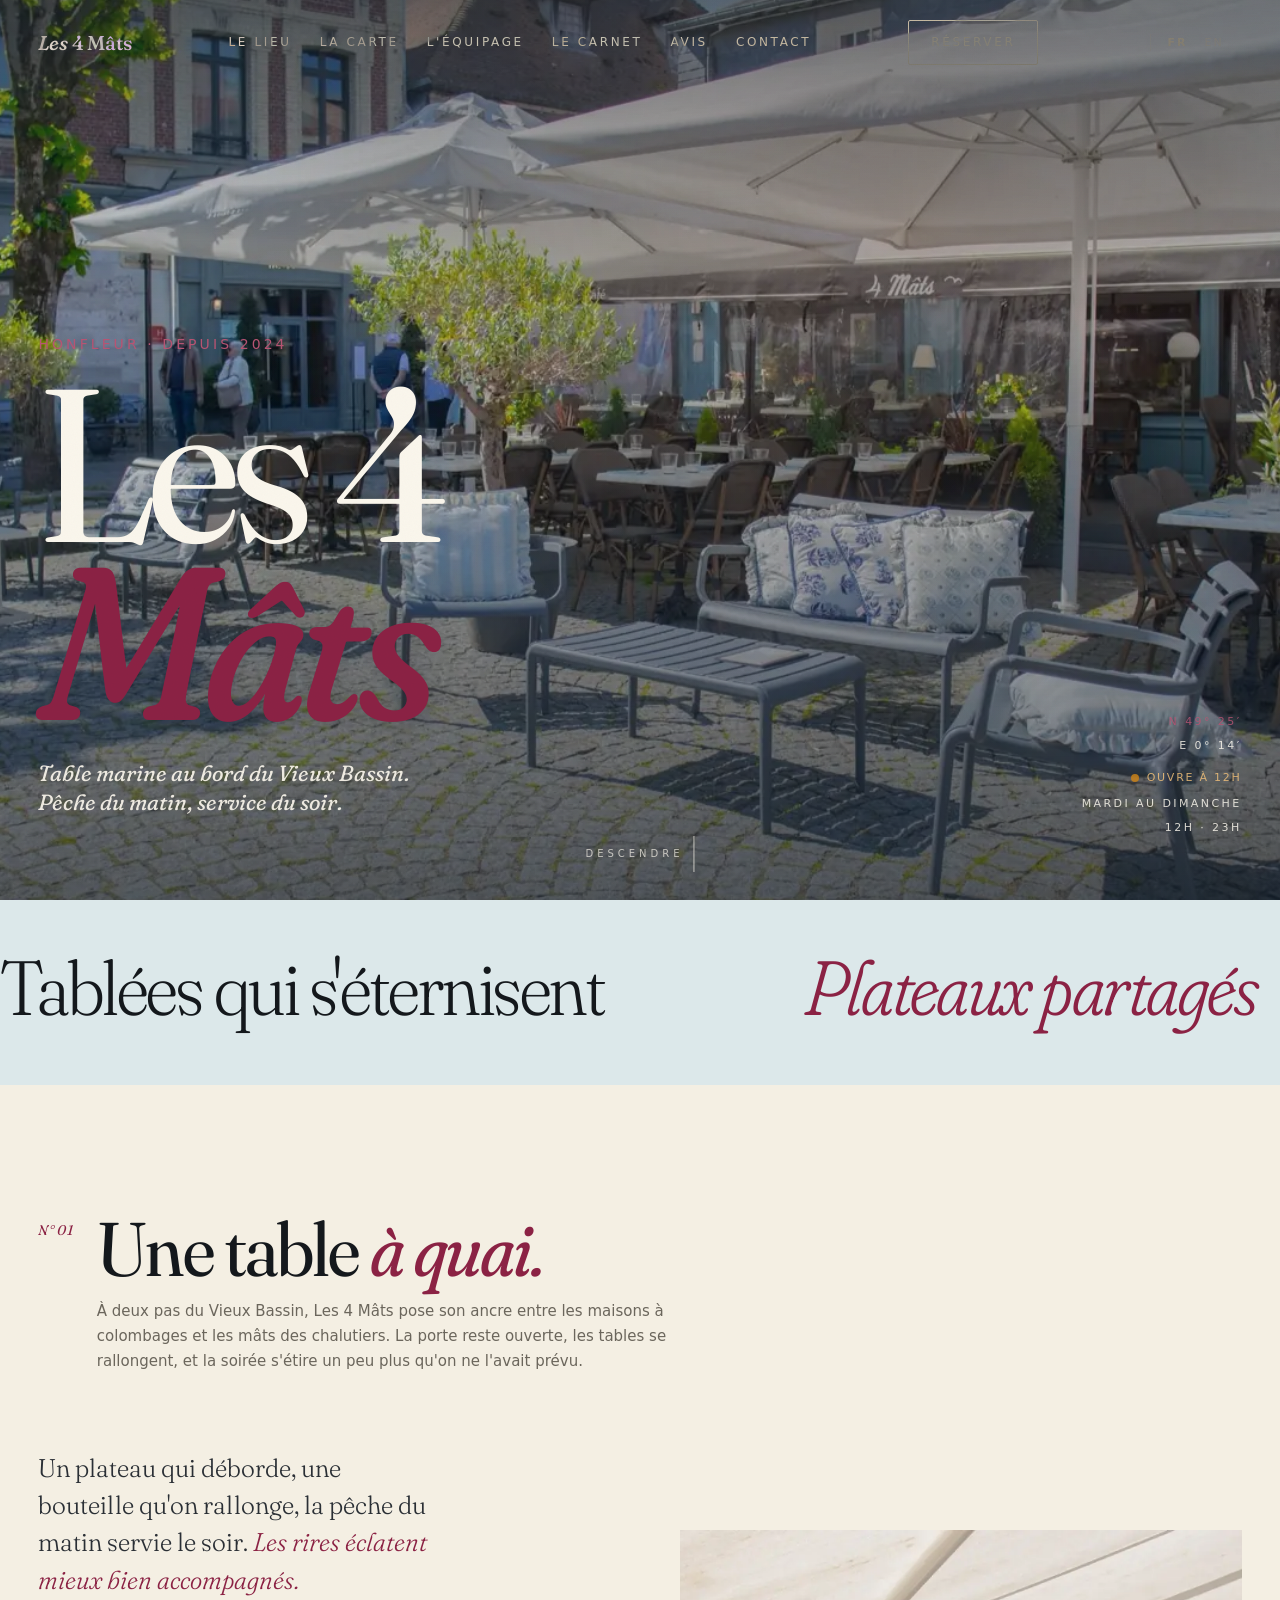
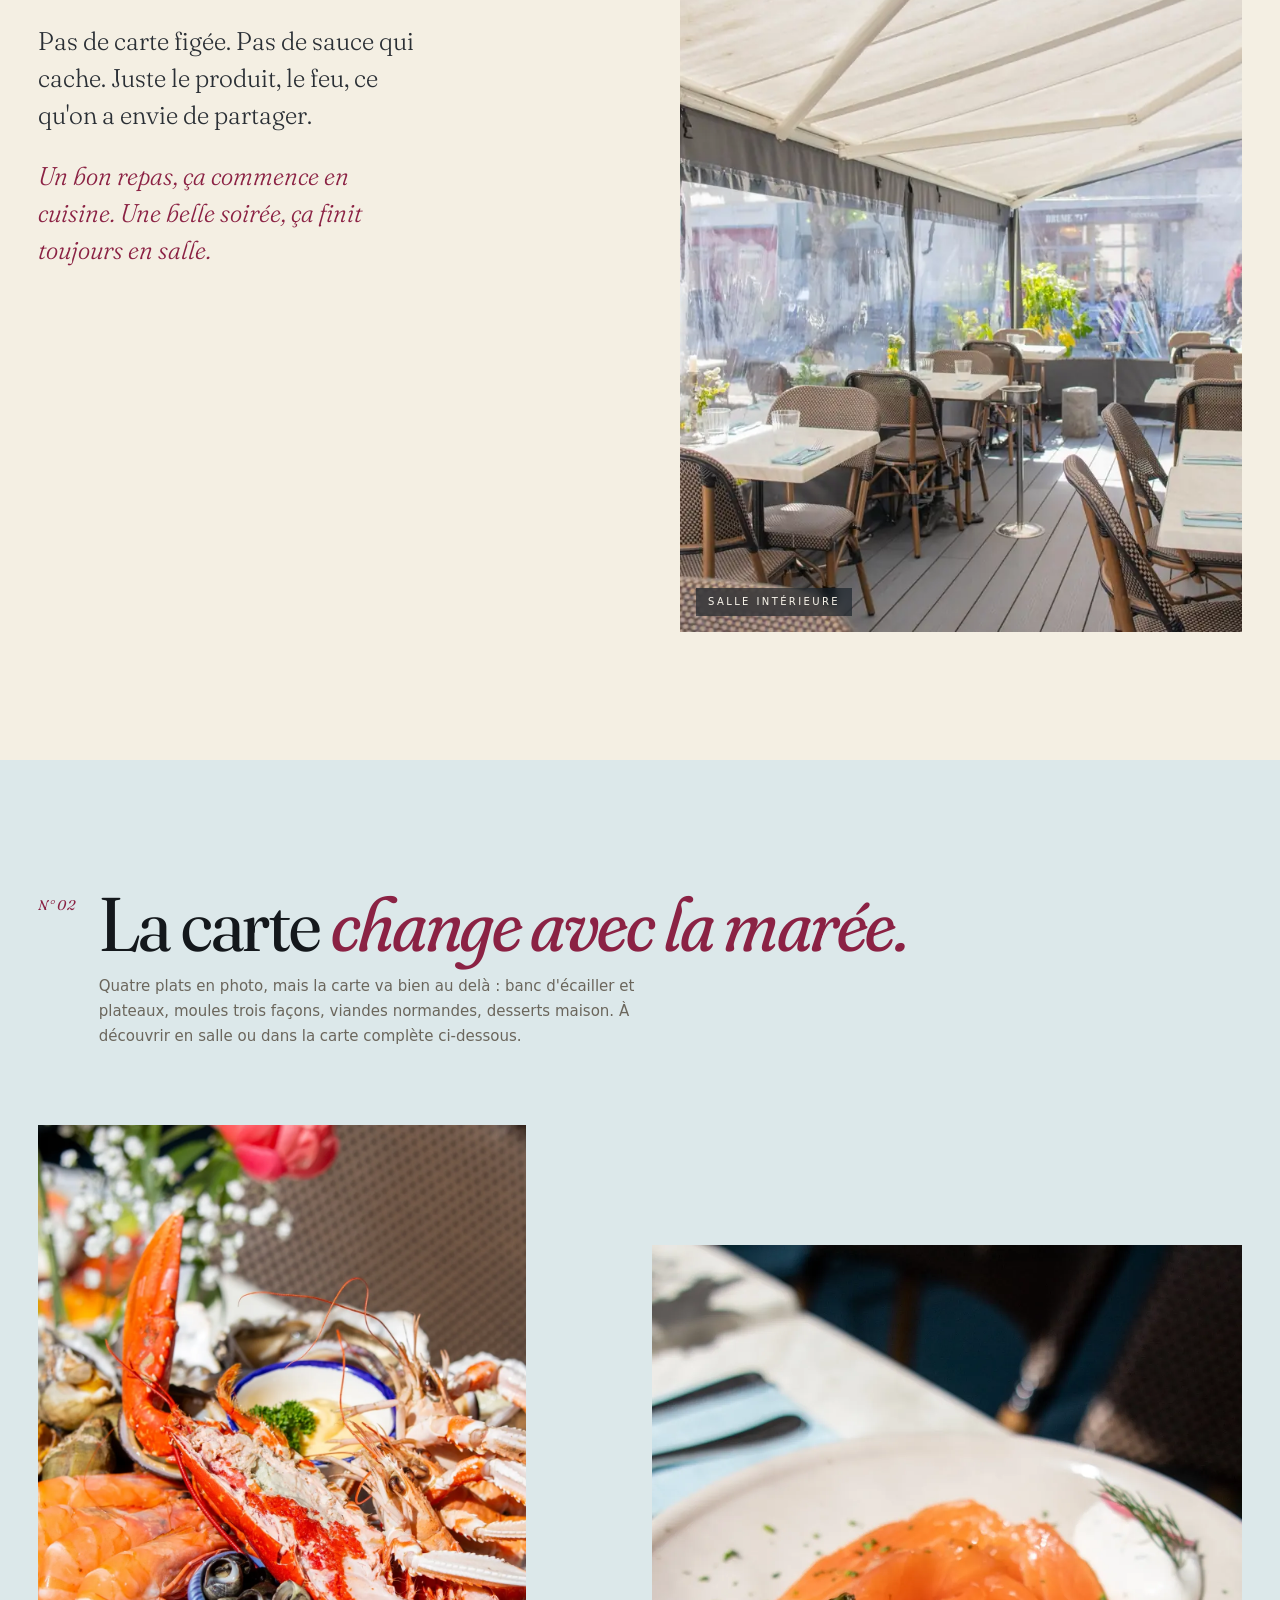
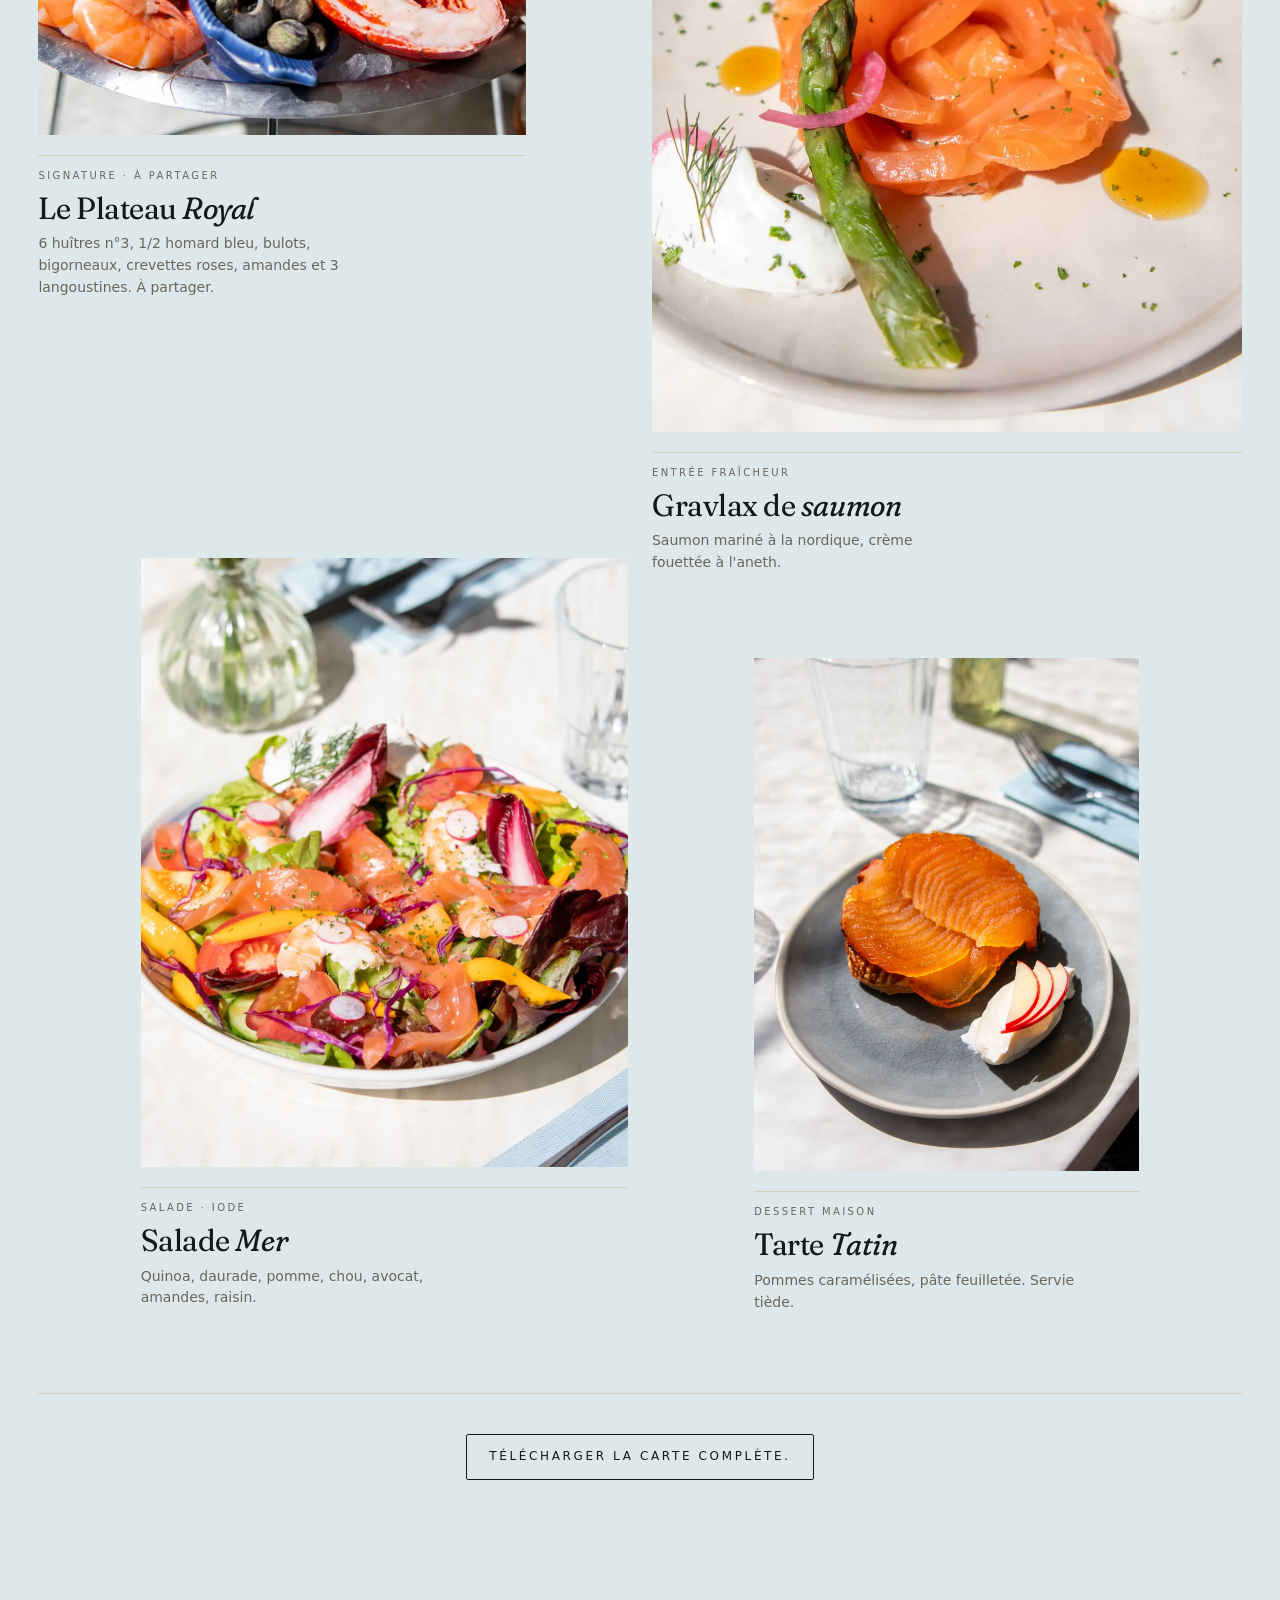
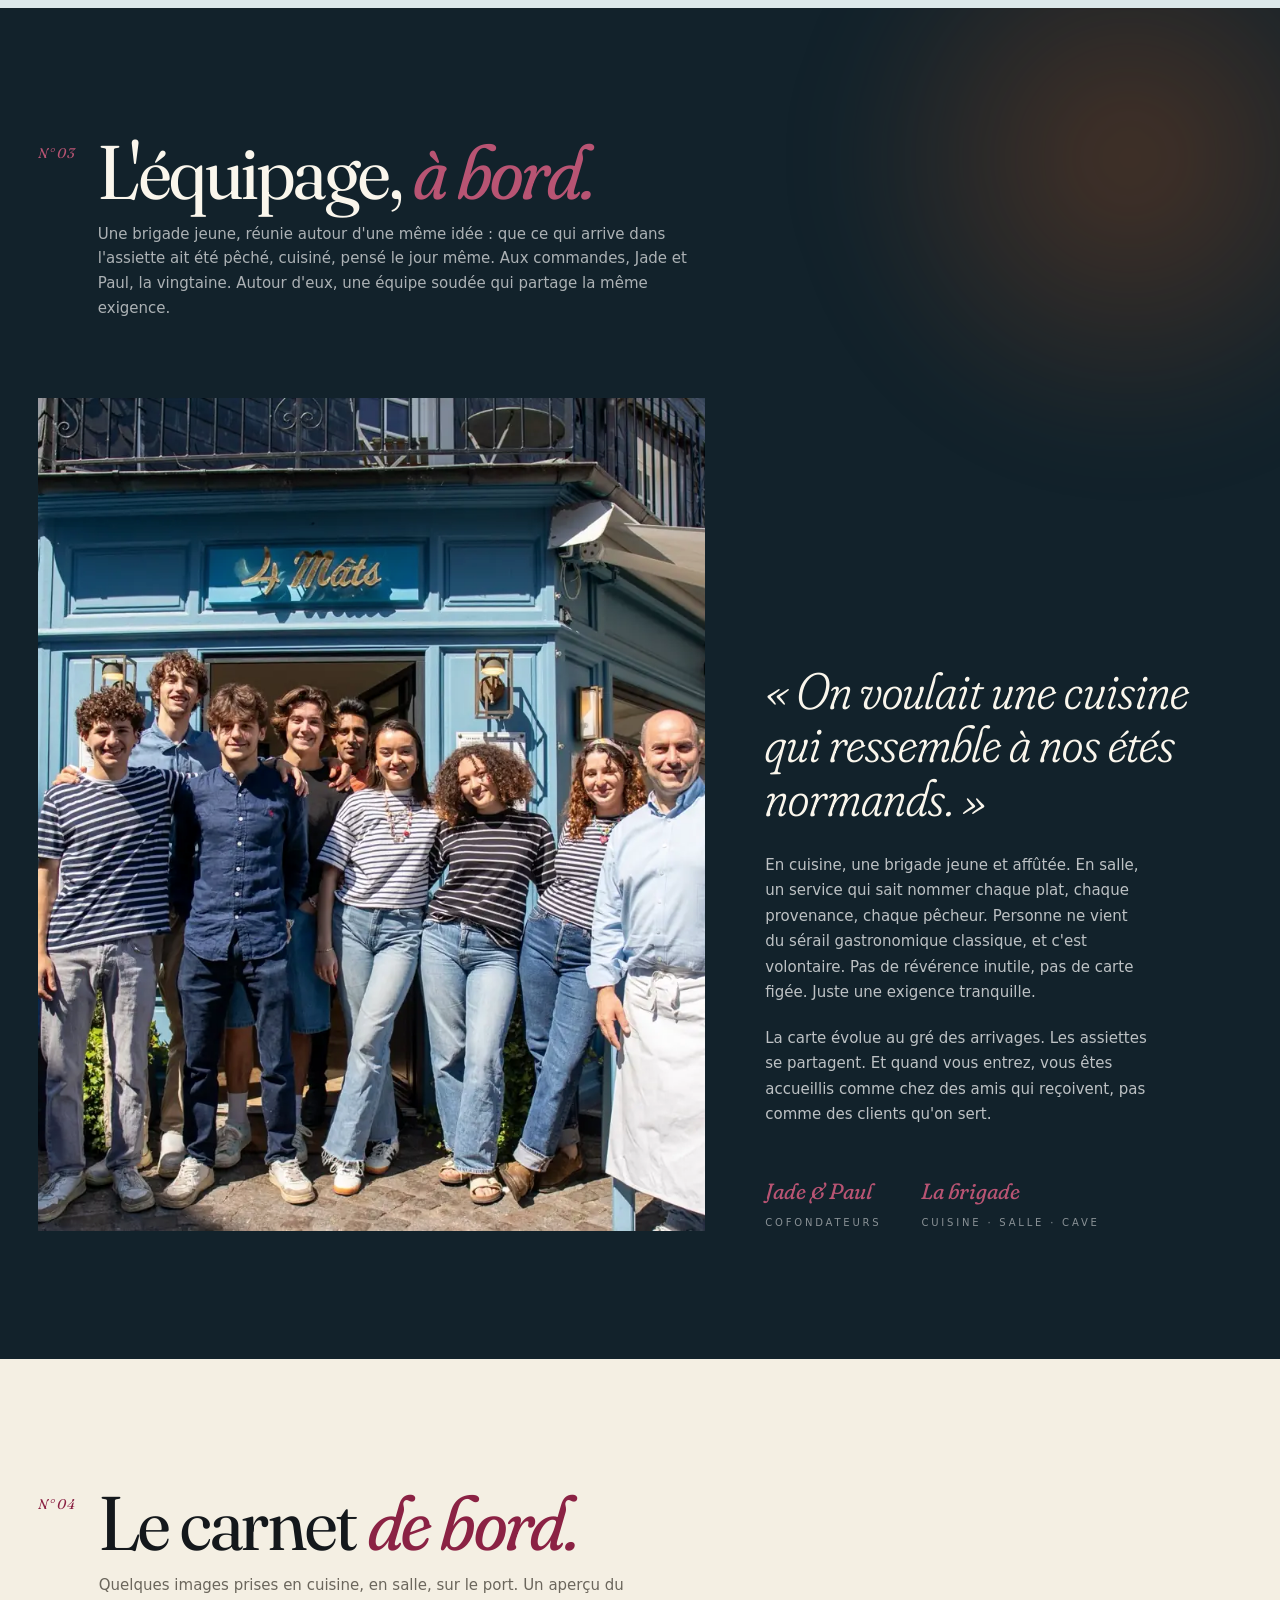
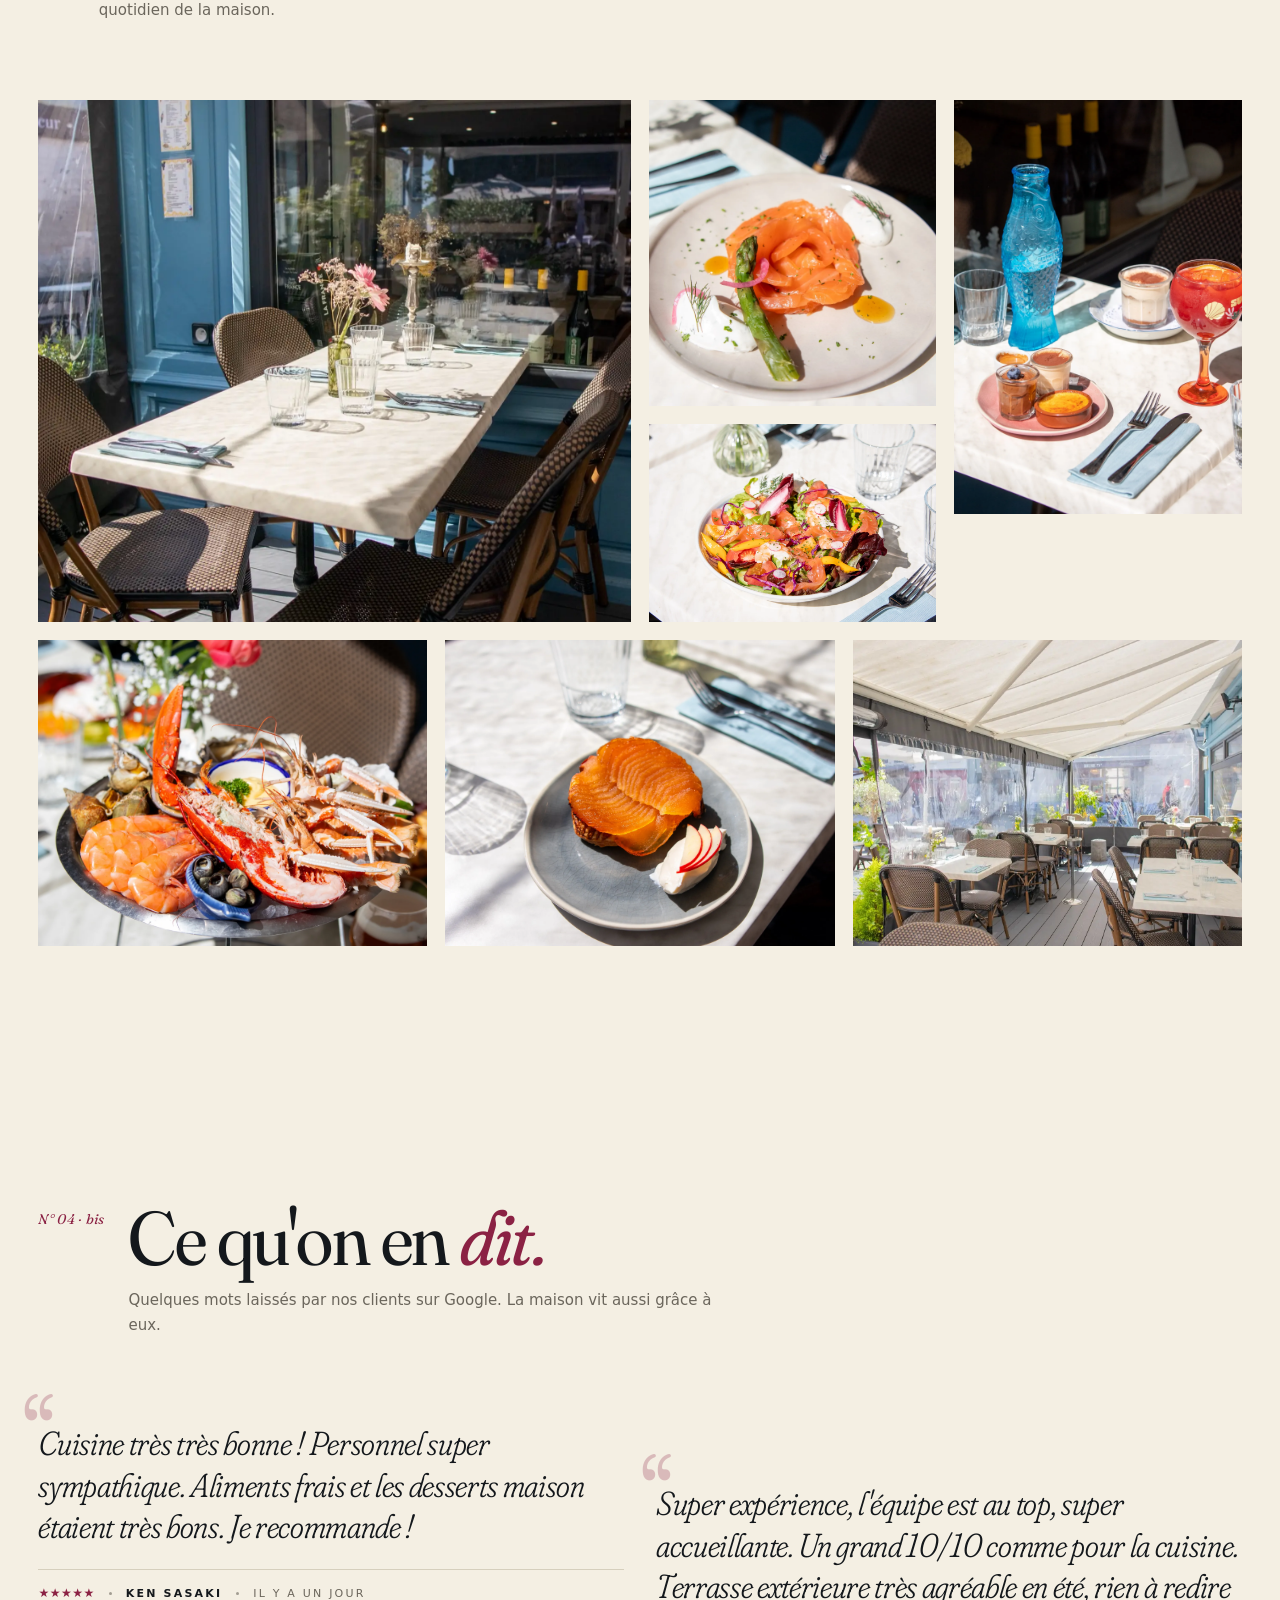
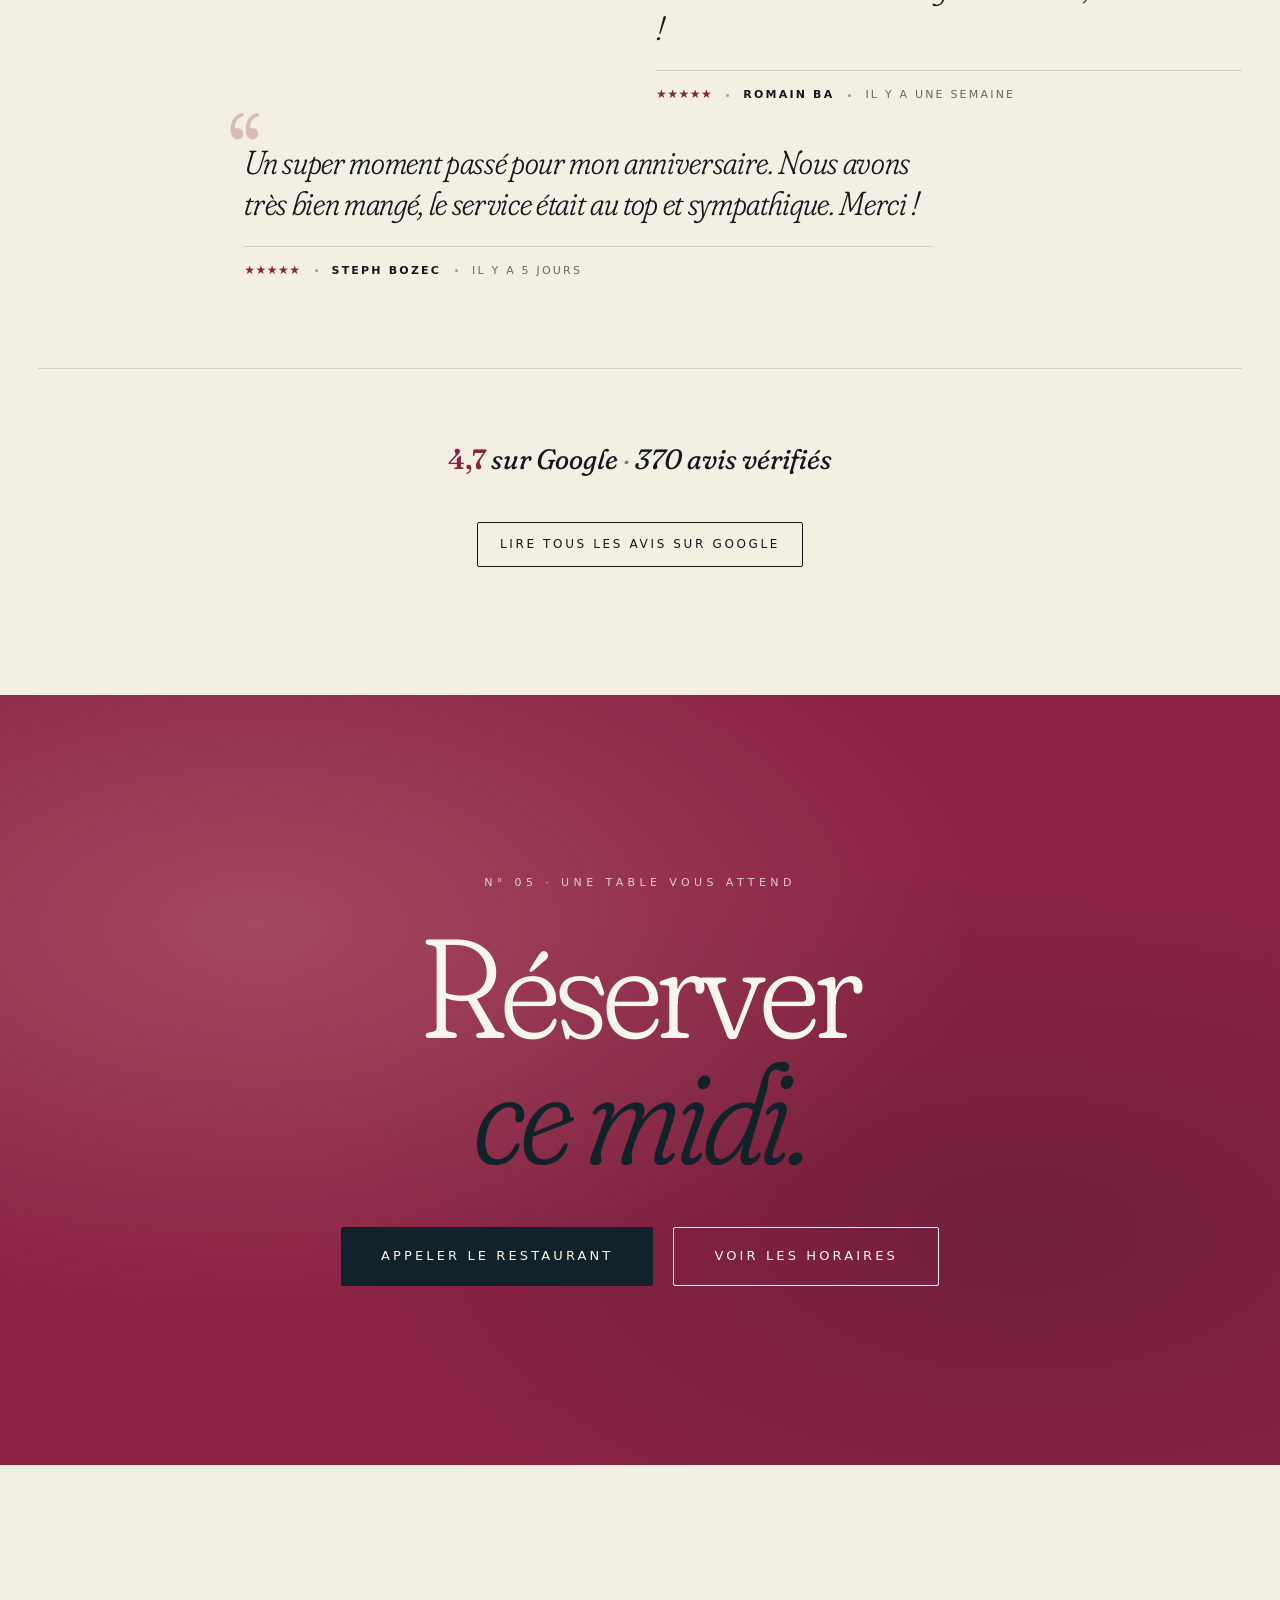
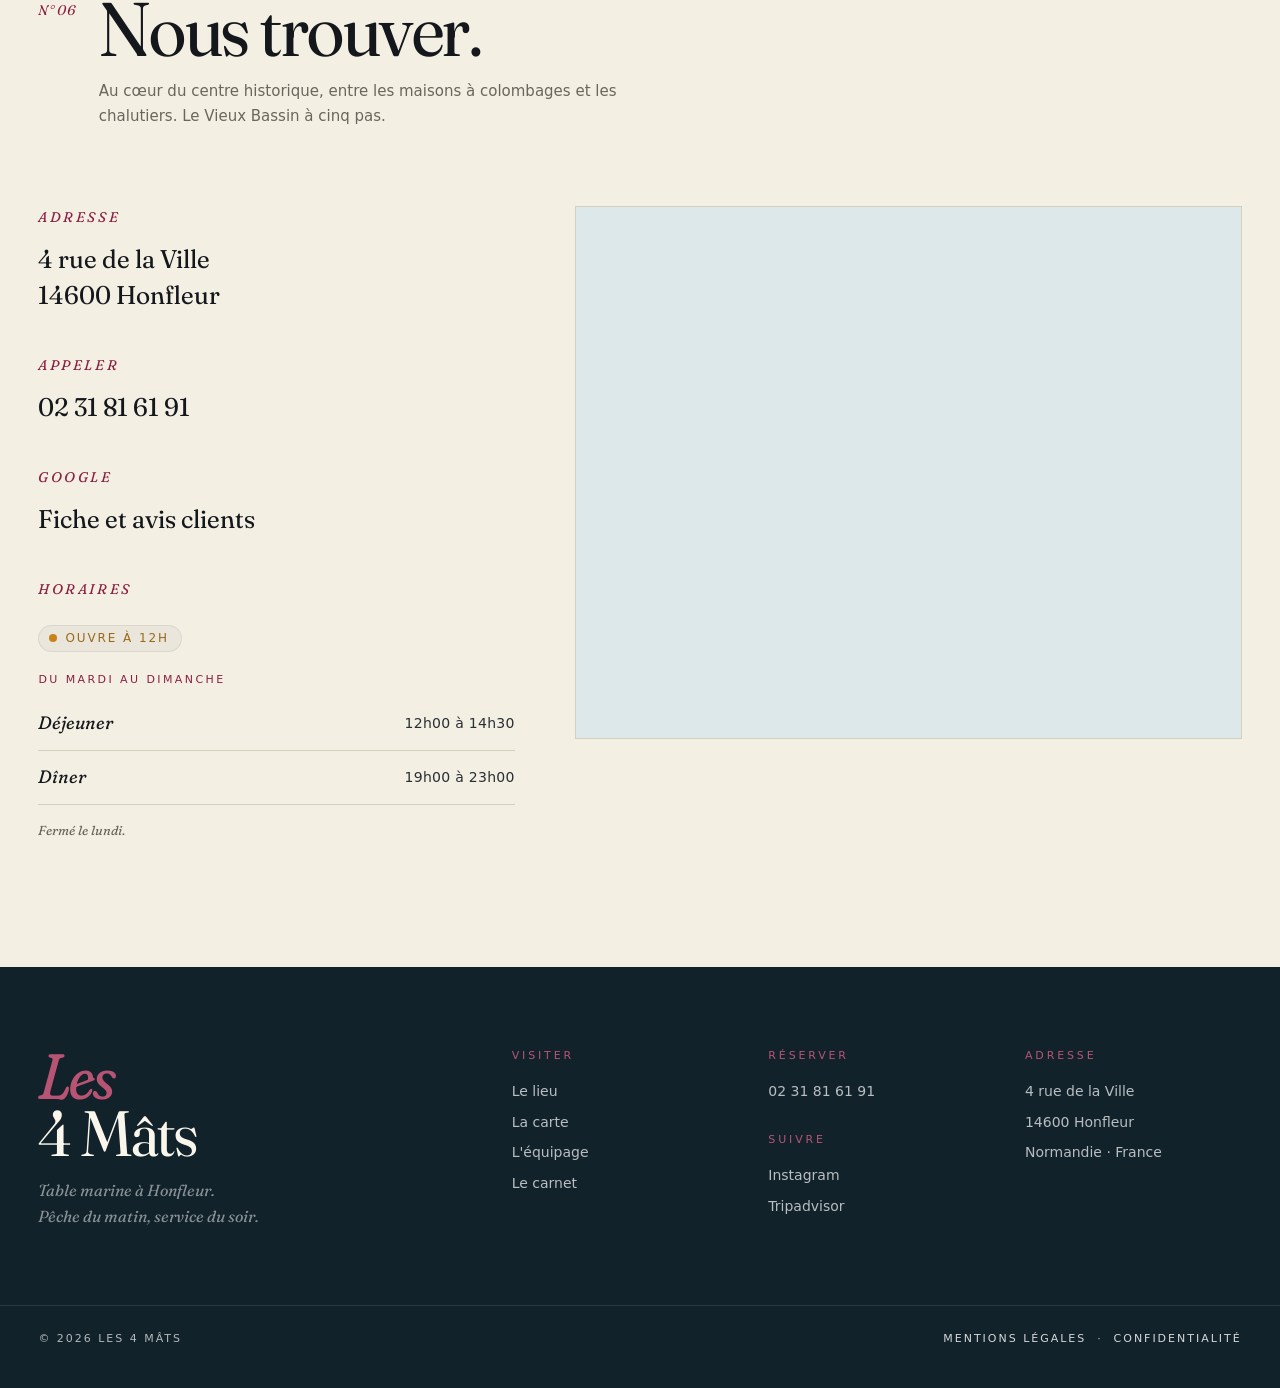
==== commit 424e44c4: "Refonte palette + tone convivial (retours Paul Pilard) Palette signature des moulins Les 4 Mats : - " ====
--- a/index.html
+++ b/index.html
@@ -371,21 +371,21 @@
 
 <div class="intro">
   <div class="intro__track" aria-hidden="true">
-    <span>Pêche du jour</span>
+    <span>Tablées qui s'éternisent</span>
     <span class="dot"></span>
-    <span><em>Plateaux de la mer</em></span>
+    <span><em>Plateaux partagés</em></span>
     <span class="dot"></span>
-    <span>Port de Honfleur</span>
+    <span>Pêche du matin</span>
     <span class="dot"></span>
-    <span><em>La brigade</em></span>
+    <span><em>Rires du soir</em></span>
     <span class="dot"></span>
-    <span>Pêche du jour</span>
+    <span>Tablées qui s'éternisent</span>
     <span class="dot"></span>
-    <span><em>Plateaux de la mer</em></span>
+    <span><em>Plateaux partagés</em></span>
     <span class="dot"></span>
-    <span>Port de Honfleur</span>
+    <span>Pêche du matin</span>
     <span class="dot"></span>
-    <span><em>La brigade</em></span>
+    <span><em>Rires du soir</em></span>
     <span class="dot"></span>
   </div>
 </div>
@@ -396,15 +396,15 @@
       <span class="num">N° 01</span>
       <div class="titles">
         <h2>Une table <em>à quai.</em></h2>
-        <p>À deux pas du Vieux Bassin, Les 4 Mâts pose son ancre entre les maisons à colombages et les mâts des chalutiers. Un port qui sent l'iode, une cuisine qui s'en nourrit.</p>
+        <p>À deux pas du Vieux Bassin, Les 4 Mâts pose son ancre entre les maisons à colombages et les mâts des chalutiers. La porte reste ouverte, les tables se rallongent, et la soirée s'étire un peu plus qu'on ne l'avait prévu.</p>
       </div>
     </div>
 
     <div class="concept__grid">
       <div class="concept__text reveal">
-        <p>Nous travaillons avec les pêcheurs de la côte, au jour le jour. <em>Ce qui entre le matin repart dans l'assiette le soir.</em></p>
-        <p>Pas de carte figée. Pas de sauce qui cache. Juste le produit, le feu, une vinaigrette.</p>
-        <p><em>C'est plus simple qu'il n'y paraît. C'est plus difficile qu'on ne le croit.</em></p>
+        <p>Un plateau qui déborde, une bouteille qu'on rallonge, la pêche du matin servie le soir. <em>Les rires éclatent mieux bien accompagnés.</em></p>
+        <p>Pas de carte figée. Pas de sauce qui cache. Juste le produit, le feu, ce qu'on a envie de partager.</p>
+        <p><em>Un bon repas, ça commence en cuisine. Une belle soirée, ça finit toujours en salle.</em></p>
       </div>
       <div></div>
       <div class="concept__image reveal" style="--delay: .15s;">
--- a/assets/css/style.css
+++ b/assets/css/style.css
@@ -1,10 +1,10 @@
 :root {
-  --bg:       #F4EFE3;   --bg-mist:  #E4EAE8;   --bg-deep:  #0F1A22;   --ink:      #14181C;
+  --bg:       #F4EFE3;   --bg-mist:  #DCE8EA;   --bg-deep:  #12222B;   --ink:      #14181C;
   --ink-soft: #2A2F35;
   --muted:    #6B665C;
   --faint:    #9E988A;
   --line:     #D6CFBD;
-  --accent:   #A64F1F;   --accent-2: #D2886A;   --marine:   #18384A;
+  --accent:   #8B2244;   --accent-2: #B85473;   --marine:   #A3C5CB;
   --cream-hi: #FAF6EC;
 
   --ff-display: "Fraunces", "Times New Roman", serif;
@@ -266,8 +266,10 @@
 }
 .hero__title .and {
   font-style: italic;
+  font-weight: 500;
   font-variation-settings: "opsz" 144, "SOFT" 100, "WONK" 1;
-  color: var(--accent-2);
+  color: var(--accent);
+  text-shadow: 0 2px 24px rgba(0,0,0,0.22);
 }
 .hero__sub {
   font-family: var(--ff-body);
@@ -340,7 +342,7 @@
 
 .intro {
   background: var(--bg-mist);
-  padding: clamp(50px, 7vw, 90px) 0;
+  padding: clamp(28px, 4vw, 50px) 0;
   overflow: hidden;
 }
 .intro__track {
@@ -351,7 +353,7 @@
   font-family: var(--ff-display);
   font-weight: 300;
   font-variation-settings: "opsz" 144, "SOFT" 60, "WONK" 1;
-  font-size: clamp(48px, 10vw, 140px);
+  font-size: clamp(32px, 6vw, 78px);
   letter-spacing: -0.02em;
   color: var(--ink);
   line-height: 1;
@@ -1221,7 +1223,7 @@
   }
   .hero__scroll { display: none; }
 
-  .intro__track { font-size: clamp(42px, 9vw, 88px); gap: 50px; }
+  .intro__track { font-size: clamp(28px, 5vw, 58px); gap: 40px; }
   .intro__track .dot { width: 6px; height: 6px; margin: 0 12px 12px; }
 
   .concept__grid { grid-template-columns: 1fr; gap: 32px; }
@@ -1296,7 +1298,7 @@
   .hero__meta { font-size: 10px; line-height: 1.95; }
 
   .intro { padding: 46px 0; }
-  .intro__track { font-size: clamp(36px, 11vw, 56px); gap: 36px; }
+  .intro__track { font-size: clamp(24px, 7vw, 40px); gap: 28px; }
 
   .section-head {
     grid-template-columns: 1fr;
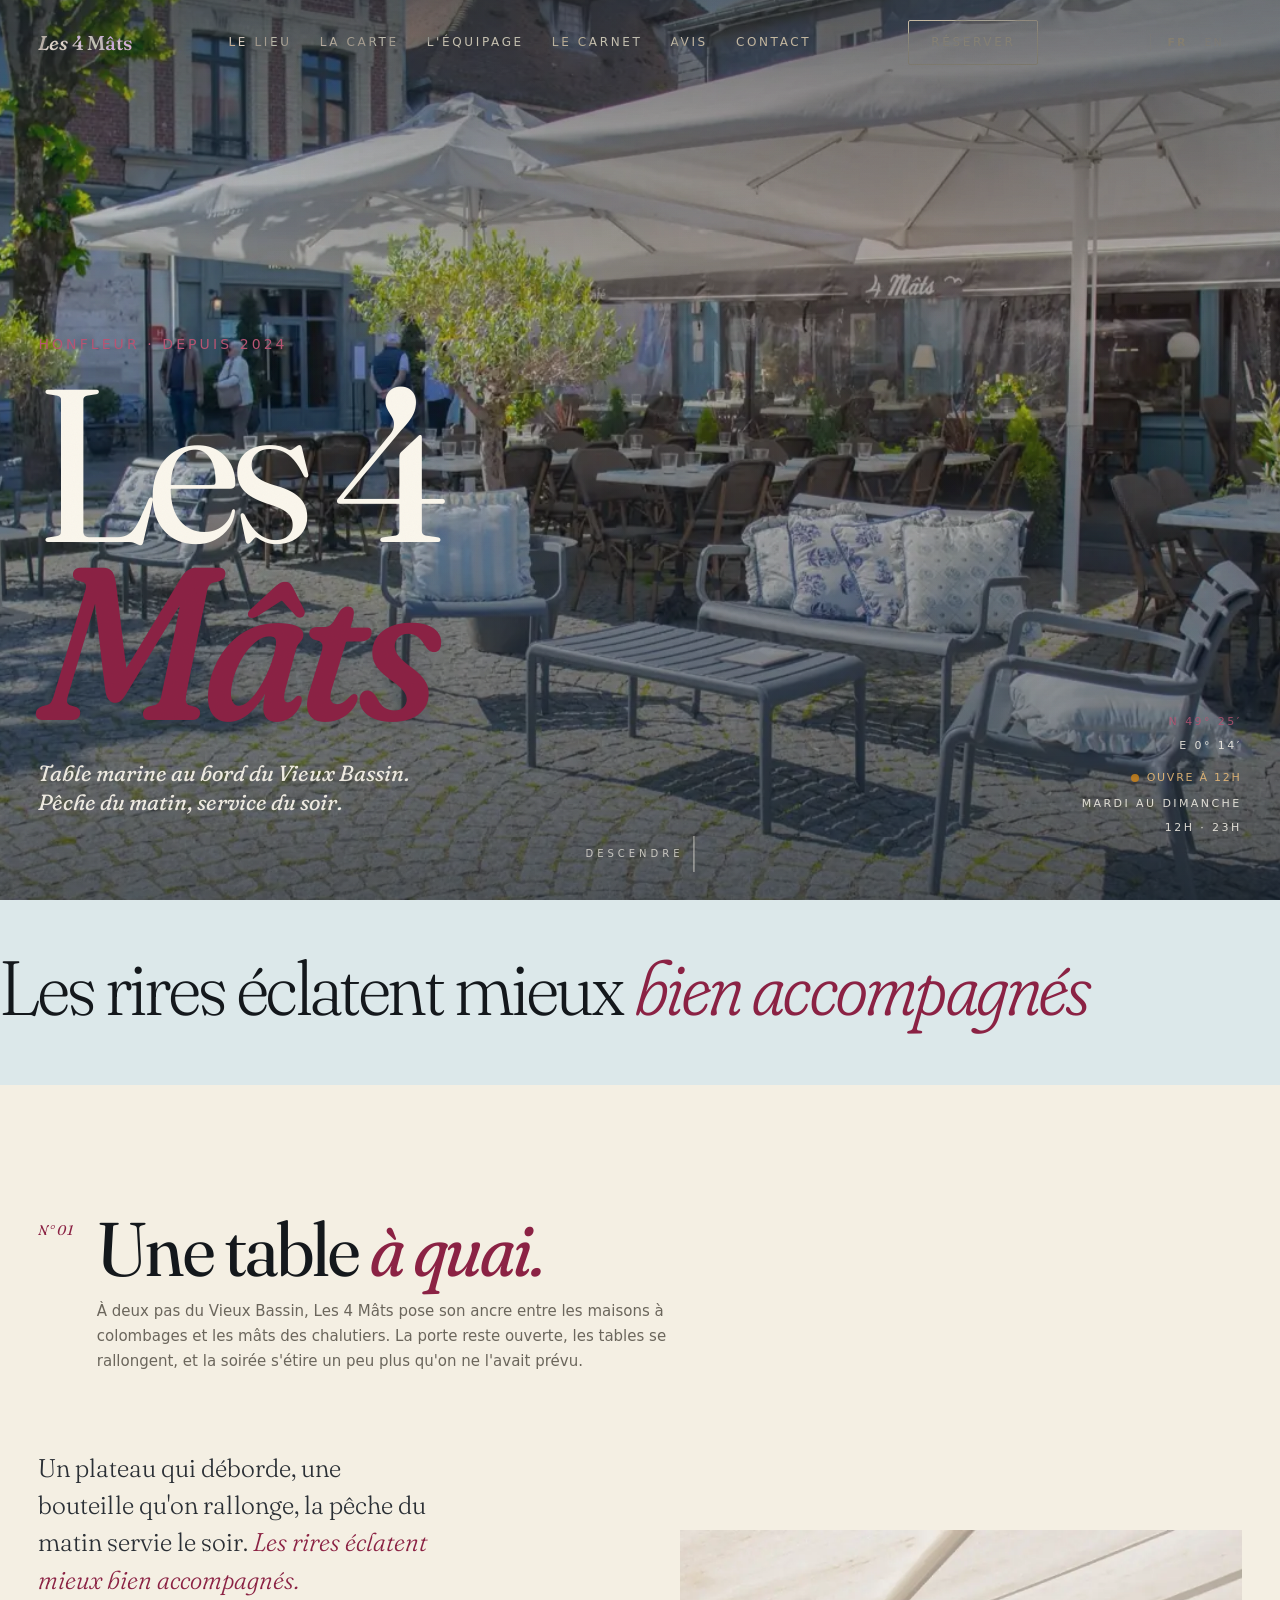
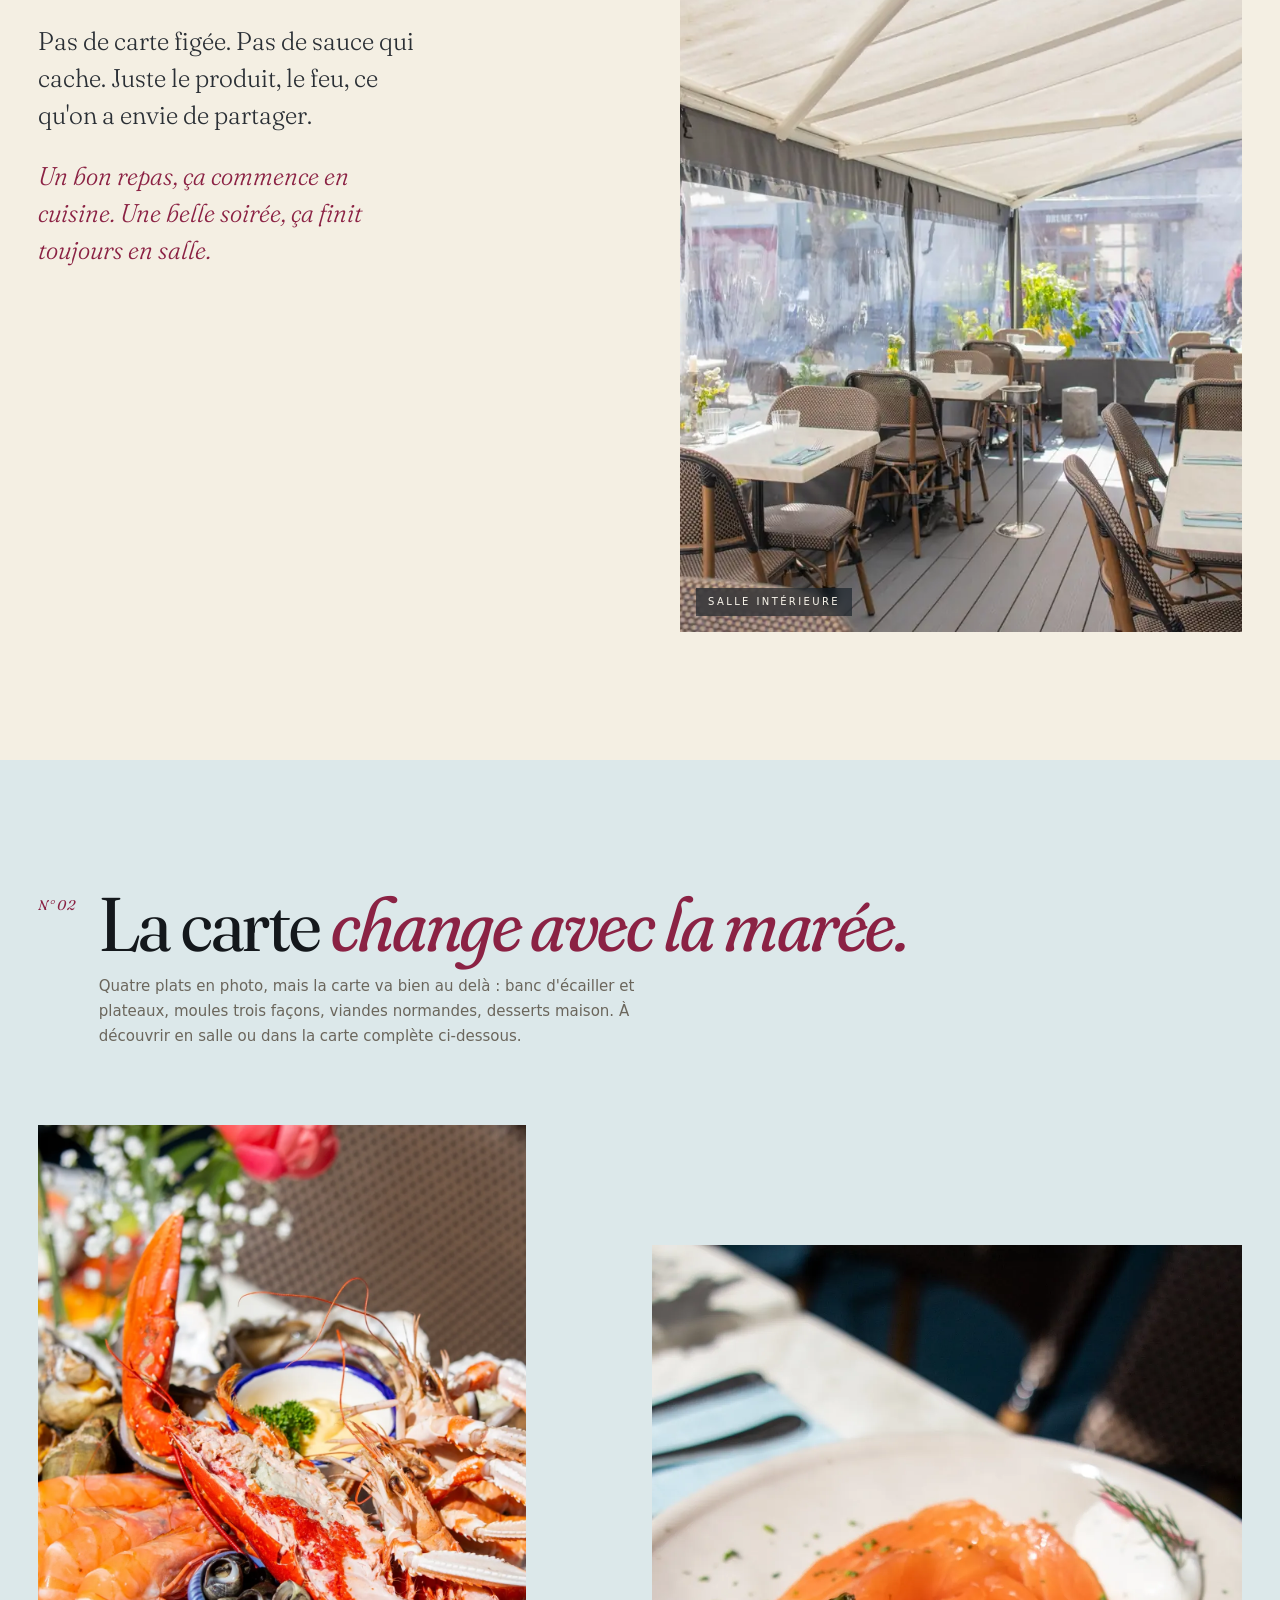
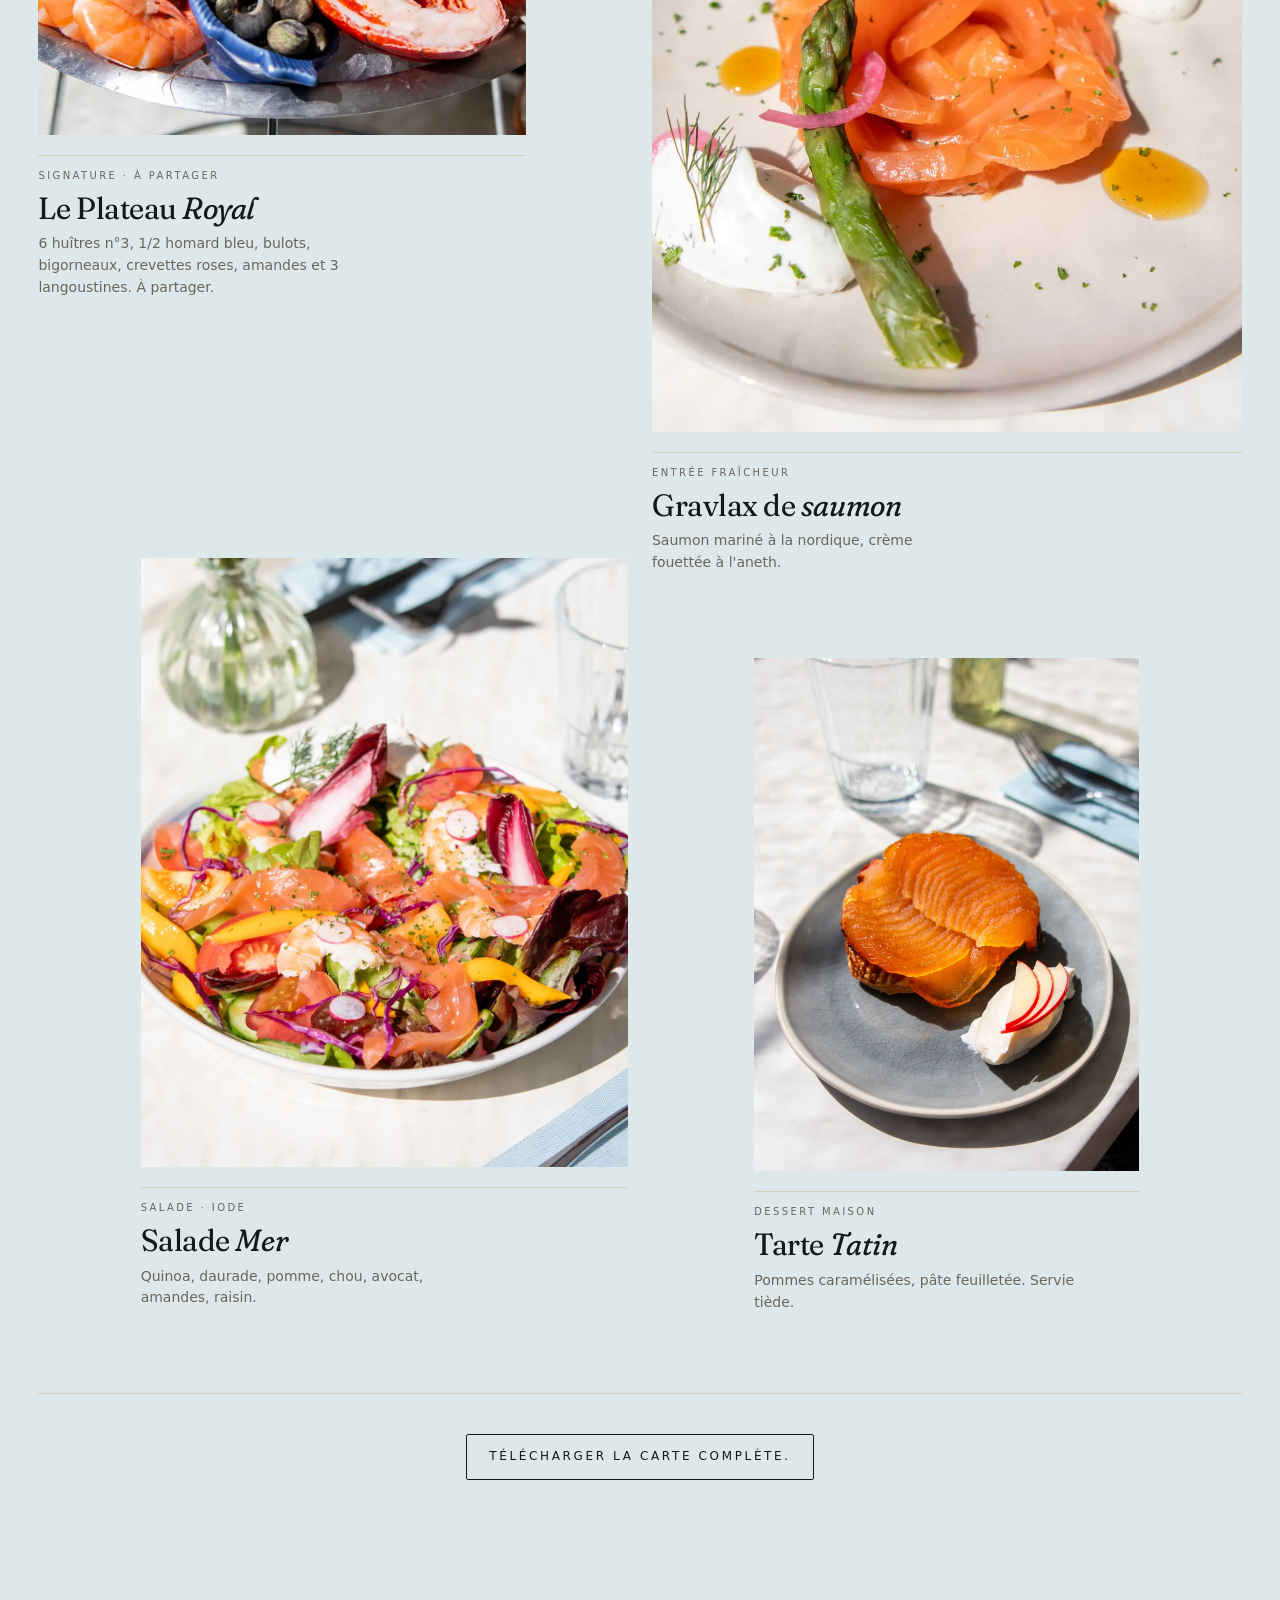
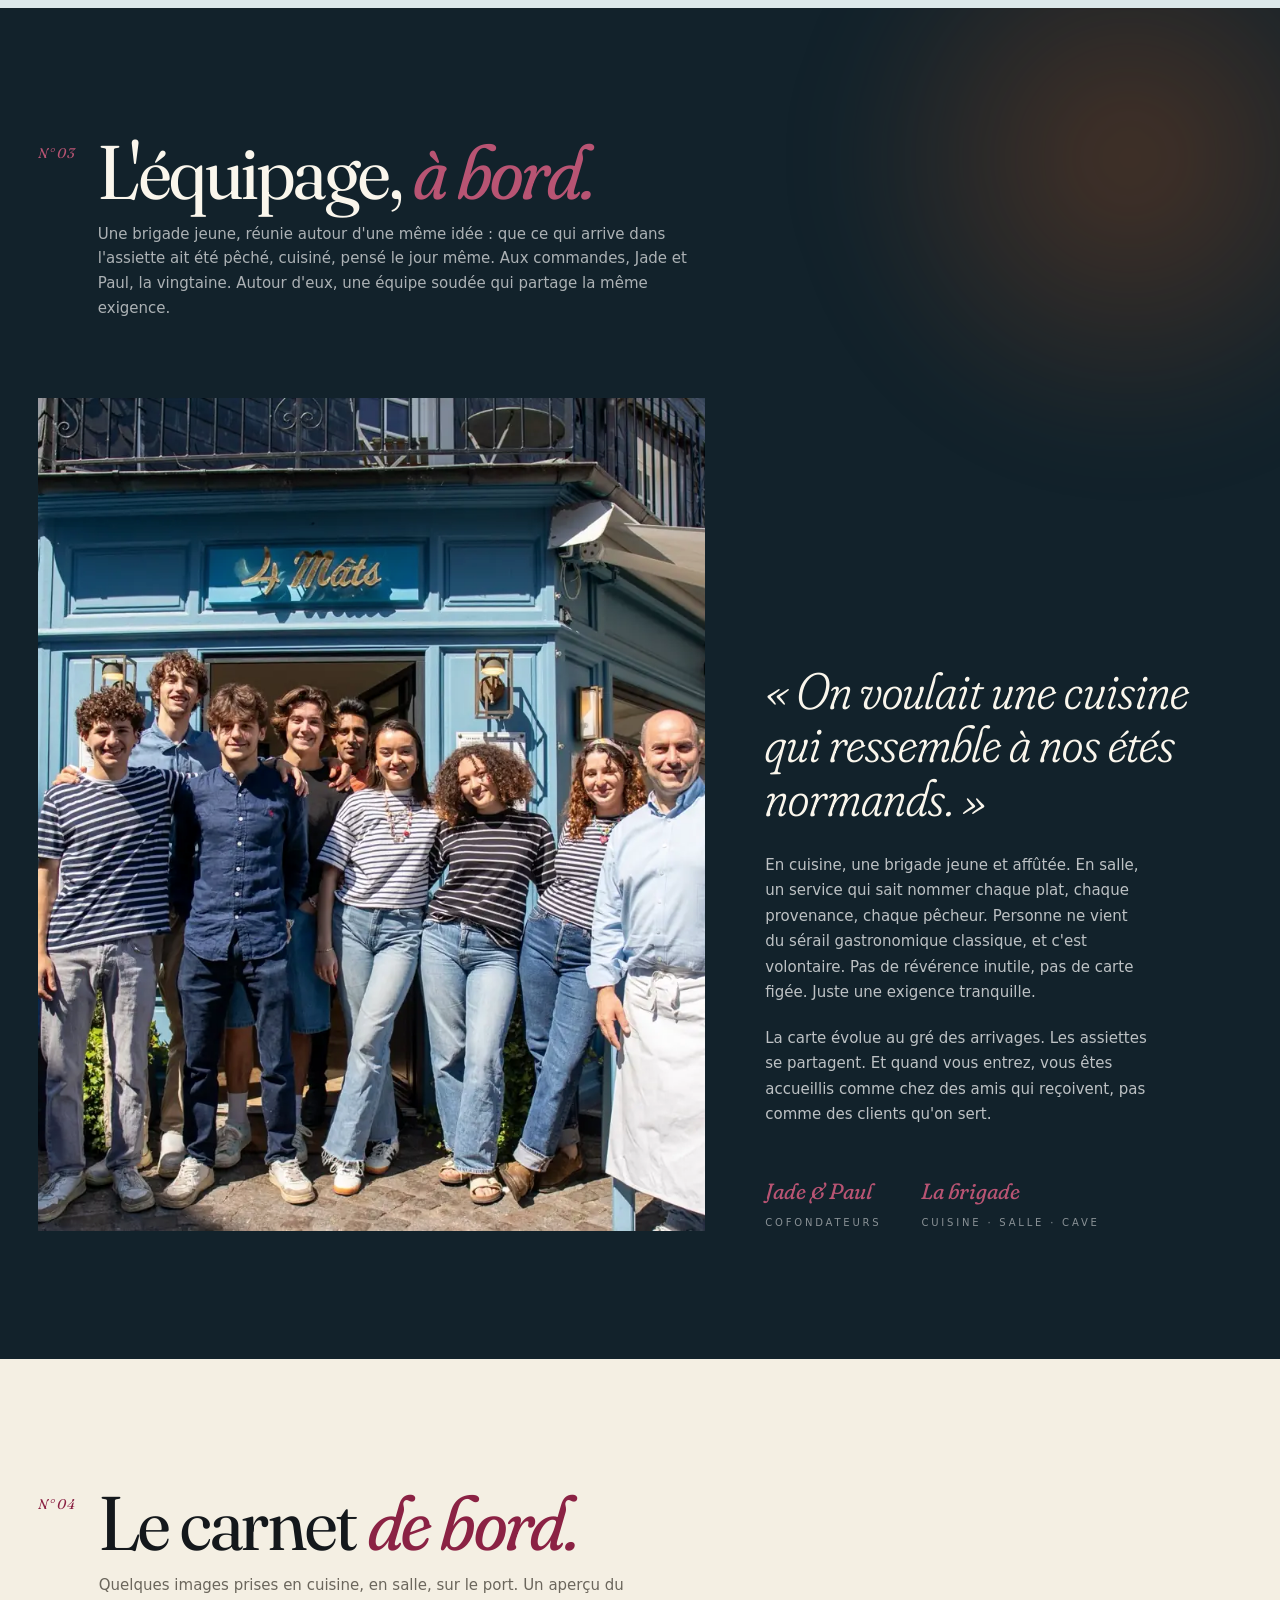
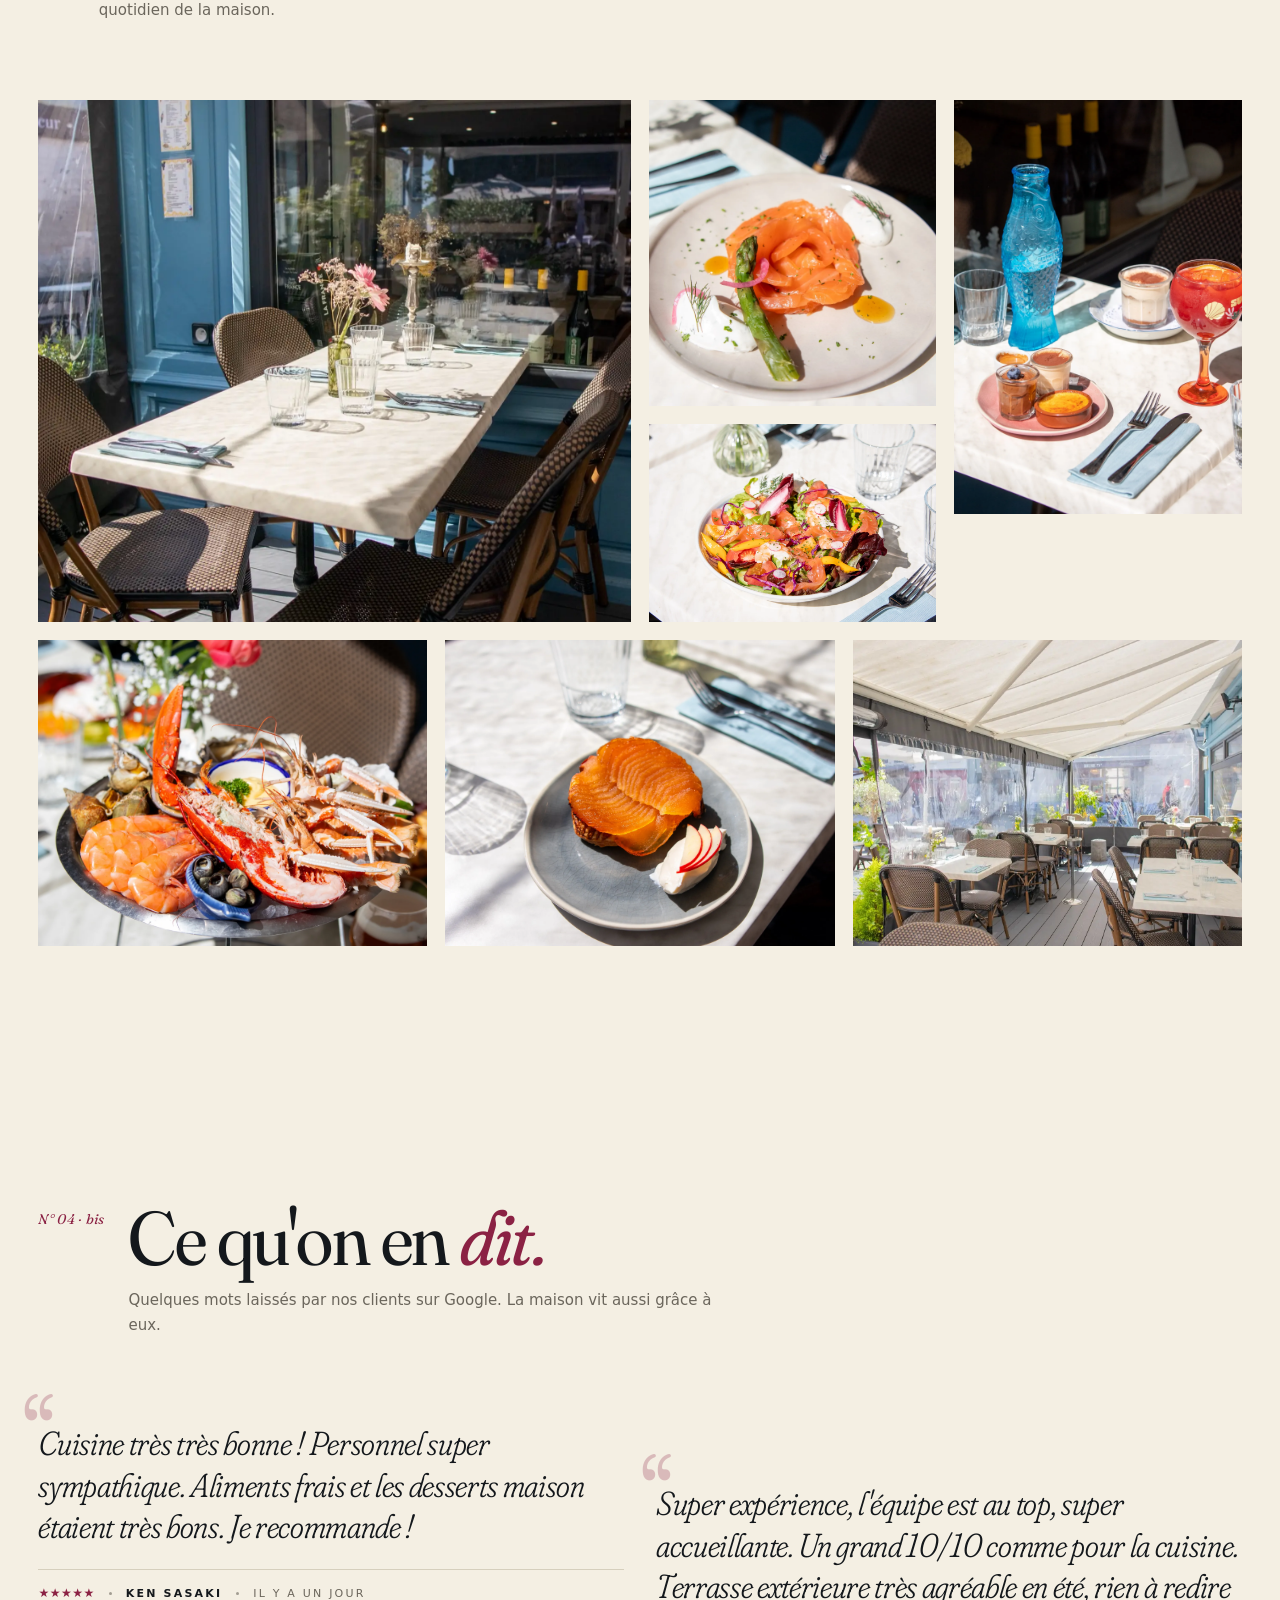
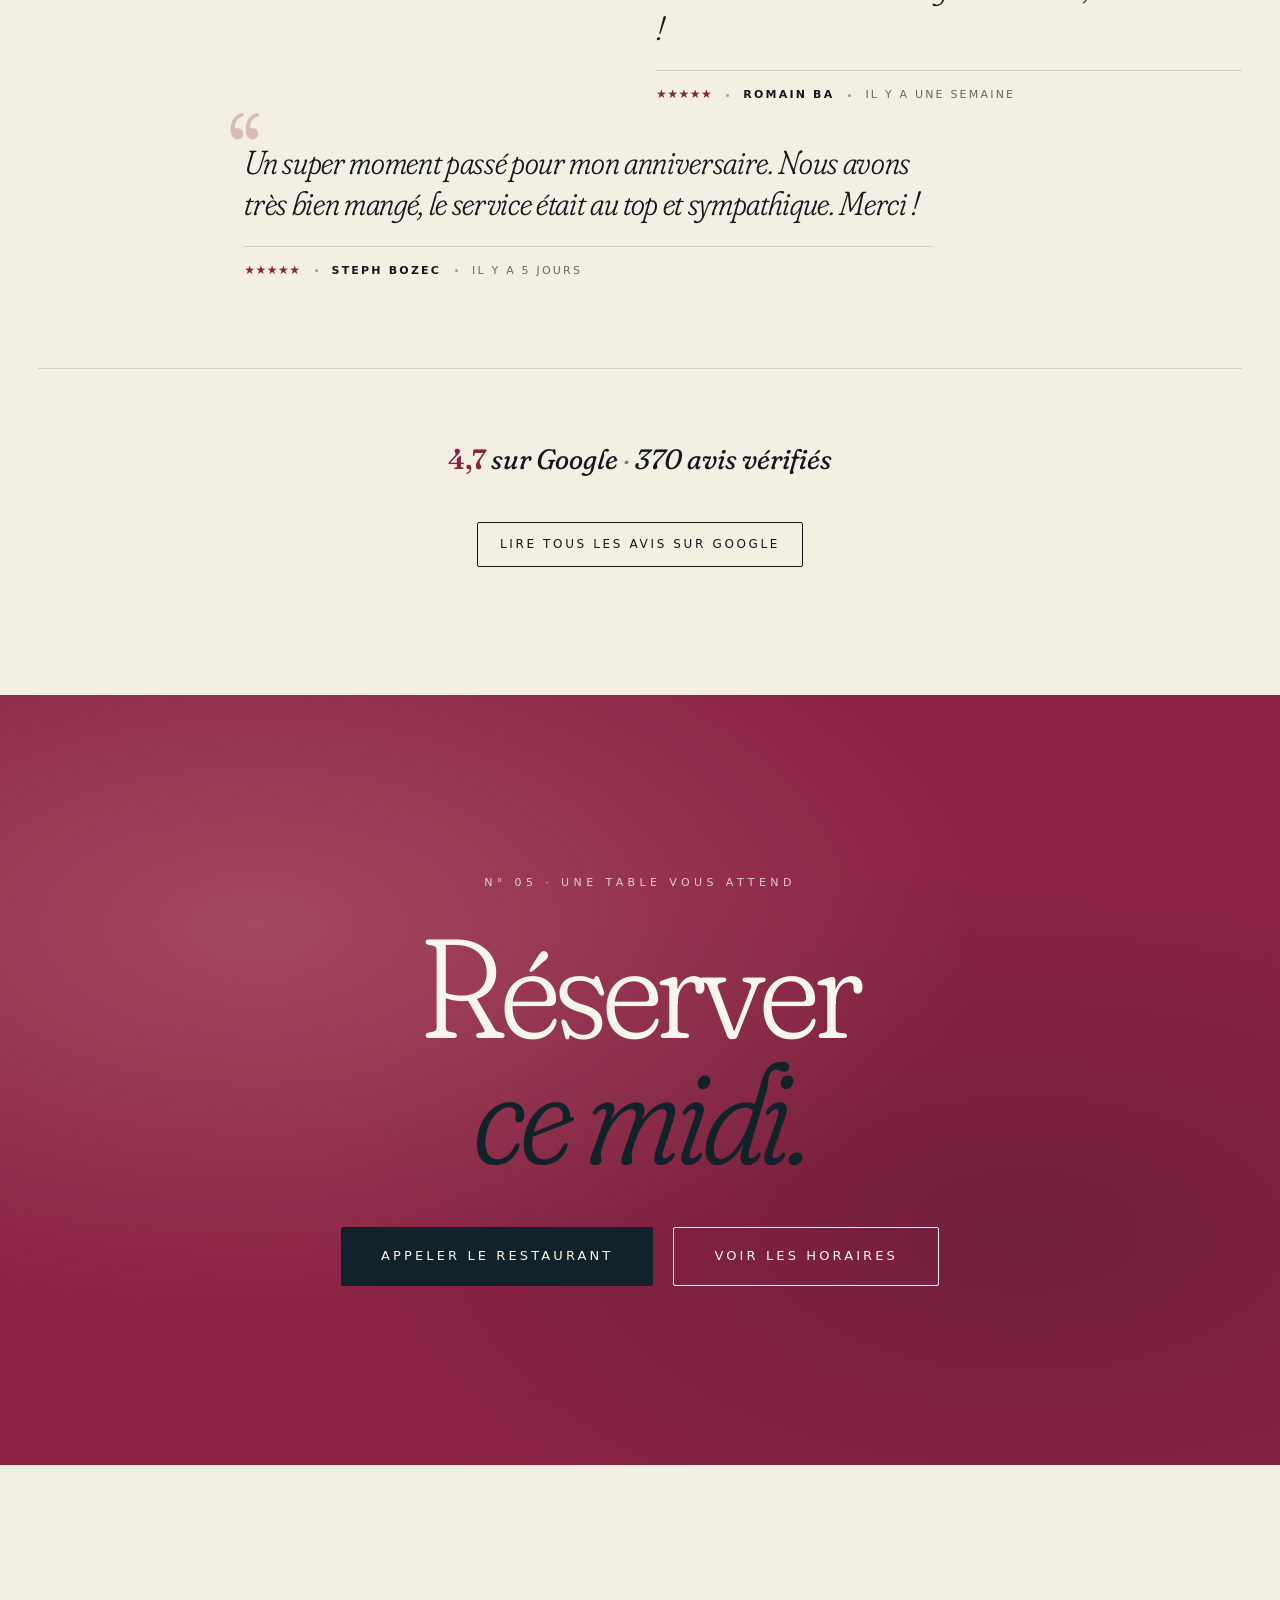
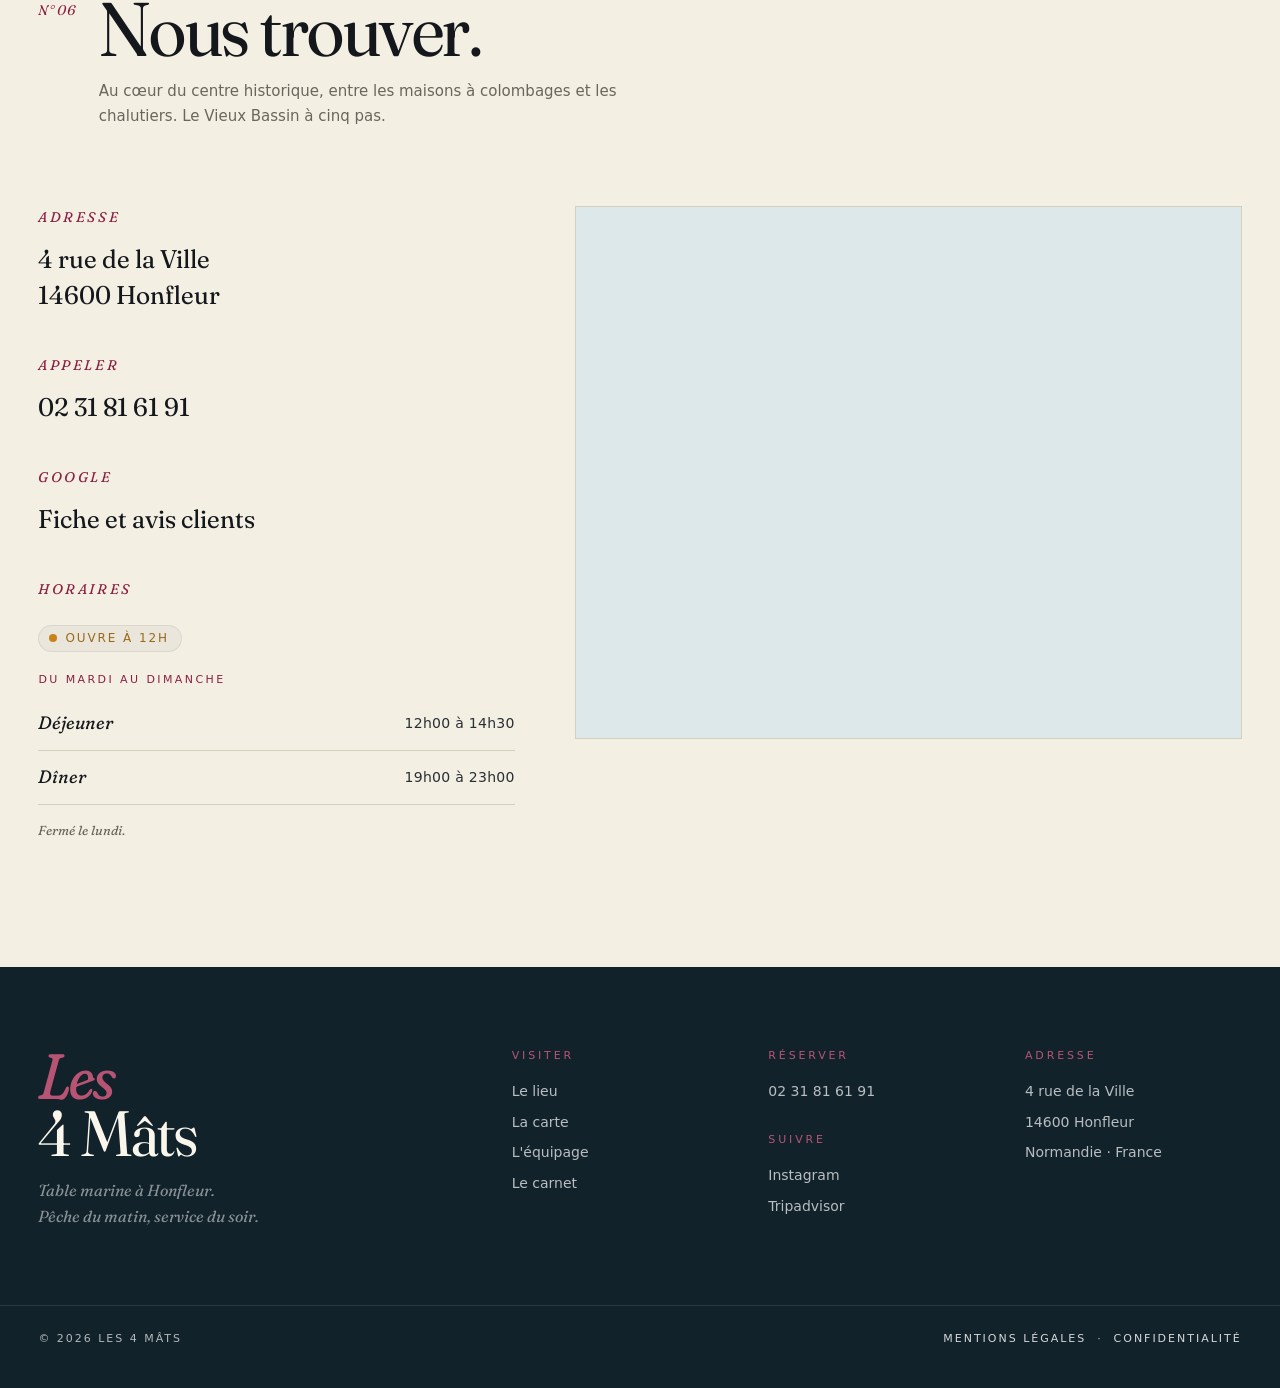
==== commit 4220c0e8: "Marquee : remplace les 4 mots-cles par 2 phrases conviviales qui alternent FR : 'Les rires eclatent " ====
--- a/index.html
+++ b/index.html
@@ -371,21 +371,13 @@
 
 <div class="intro">
   <div class="intro__track" aria-hidden="true">
-    <span>Tablées qui s'éternisent</span>
+    <span>Les rires éclatent mieux <em>bien accompagnés</em></span>
     <span class="dot"></span>
-    <span><em>Plateaux partagés</em></span>
+    <span>La pêche du matin, <em>la tablée du soir</em></span>
     <span class="dot"></span>
-    <span>Pêche du matin</span>
+    <span>Les rires éclatent mieux <em>bien accompagnés</em></span>
     <span class="dot"></span>
-    <span><em>Rires du soir</em></span>
-    <span class="dot"></span>
-    <span>Tablées qui s'éternisent</span>
-    <span class="dot"></span>
-    <span><em>Plateaux partagés</em></span>
-    <span class="dot"></span>
-    <span>Pêche du matin</span>
-    <span class="dot"></span>
-    <span><em>Rires du soir</em></span>
+    <span>La pêche du matin, <em>la tablée du soir</em></span>
     <span class="dot"></span>
   </div>
 </div>
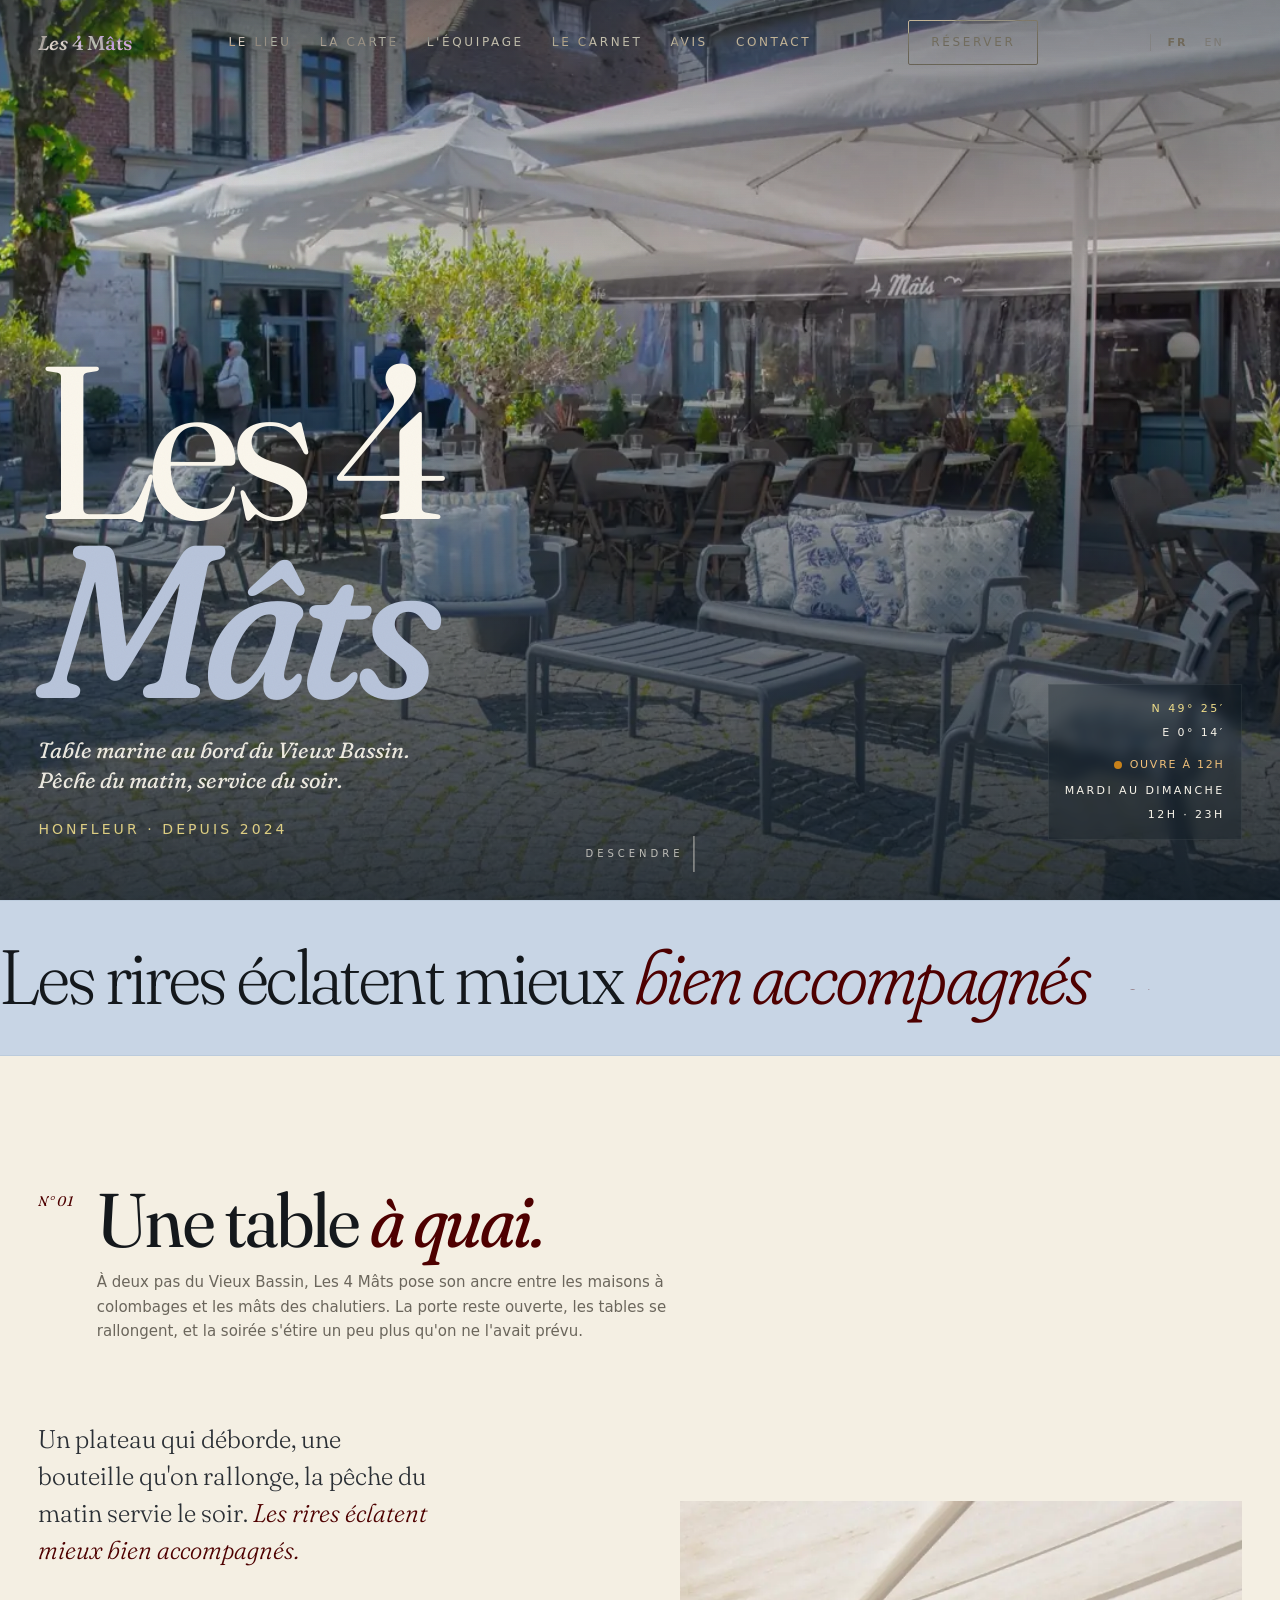
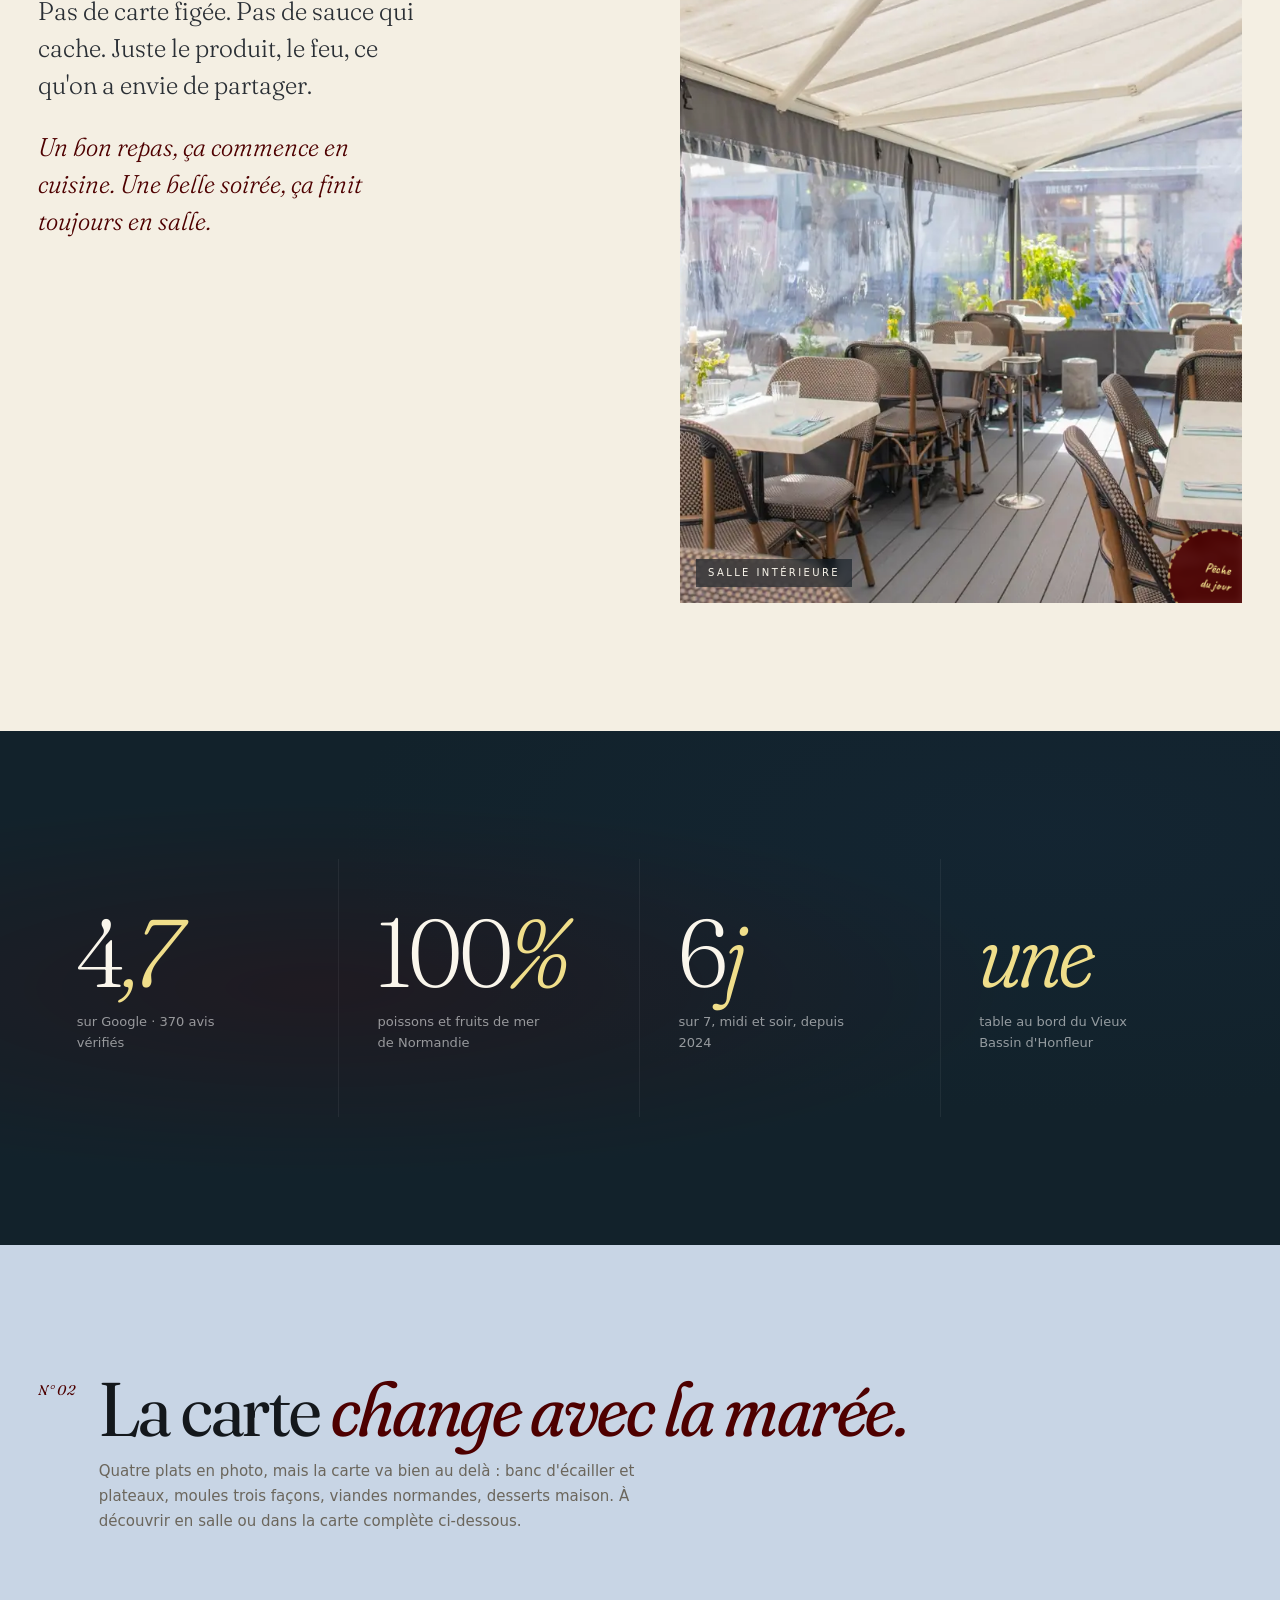
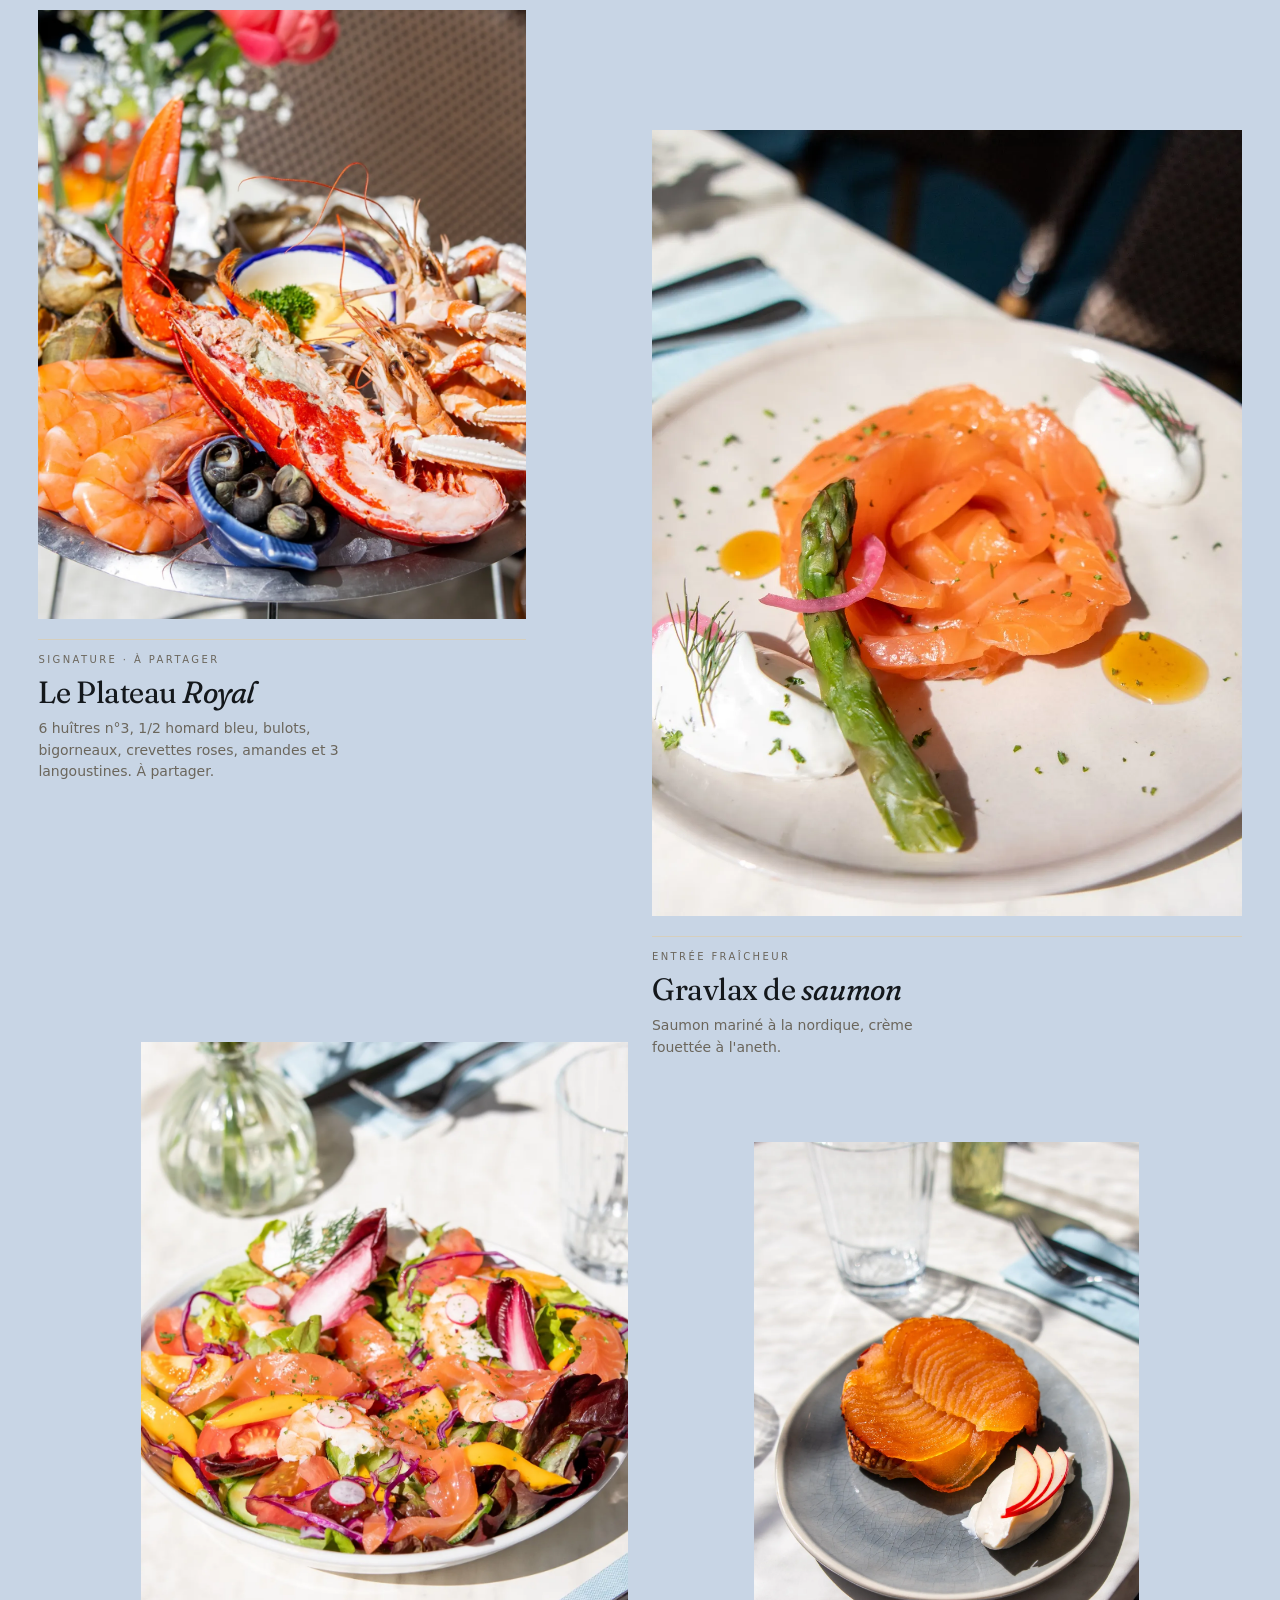
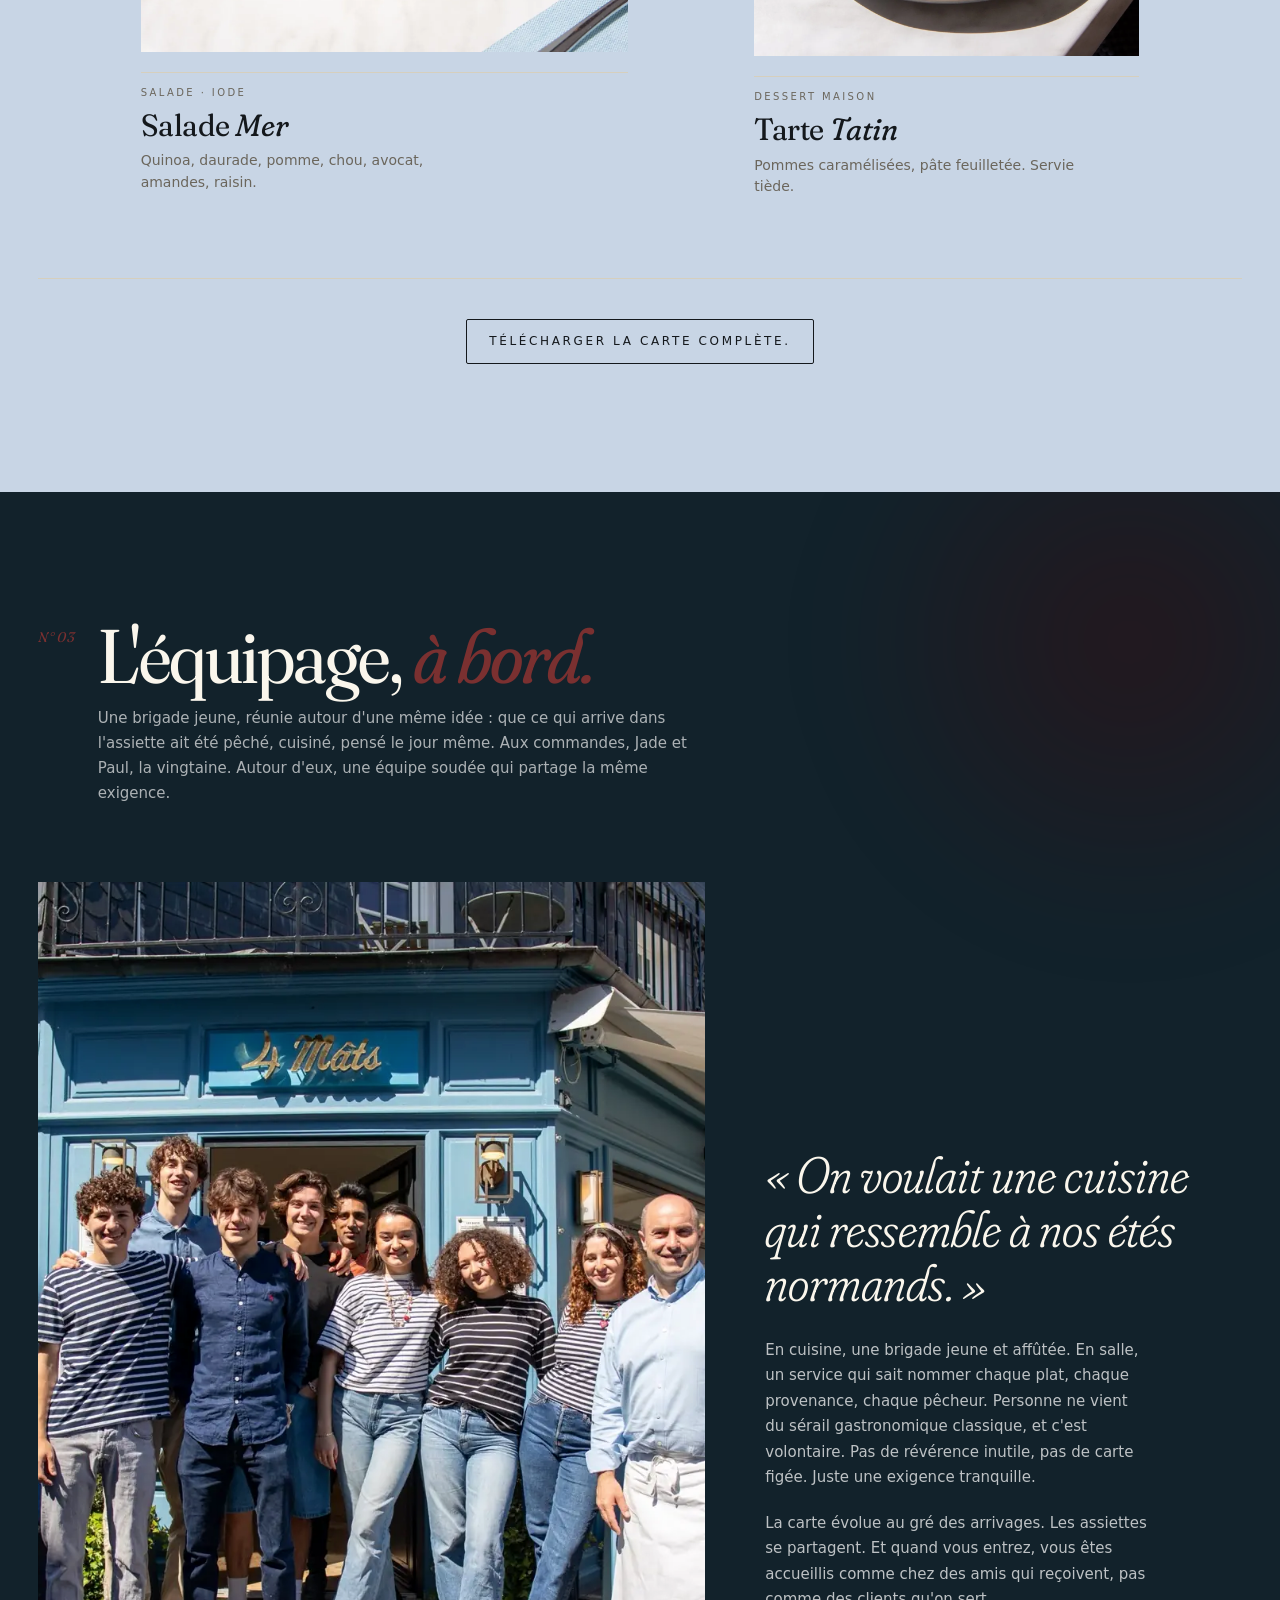
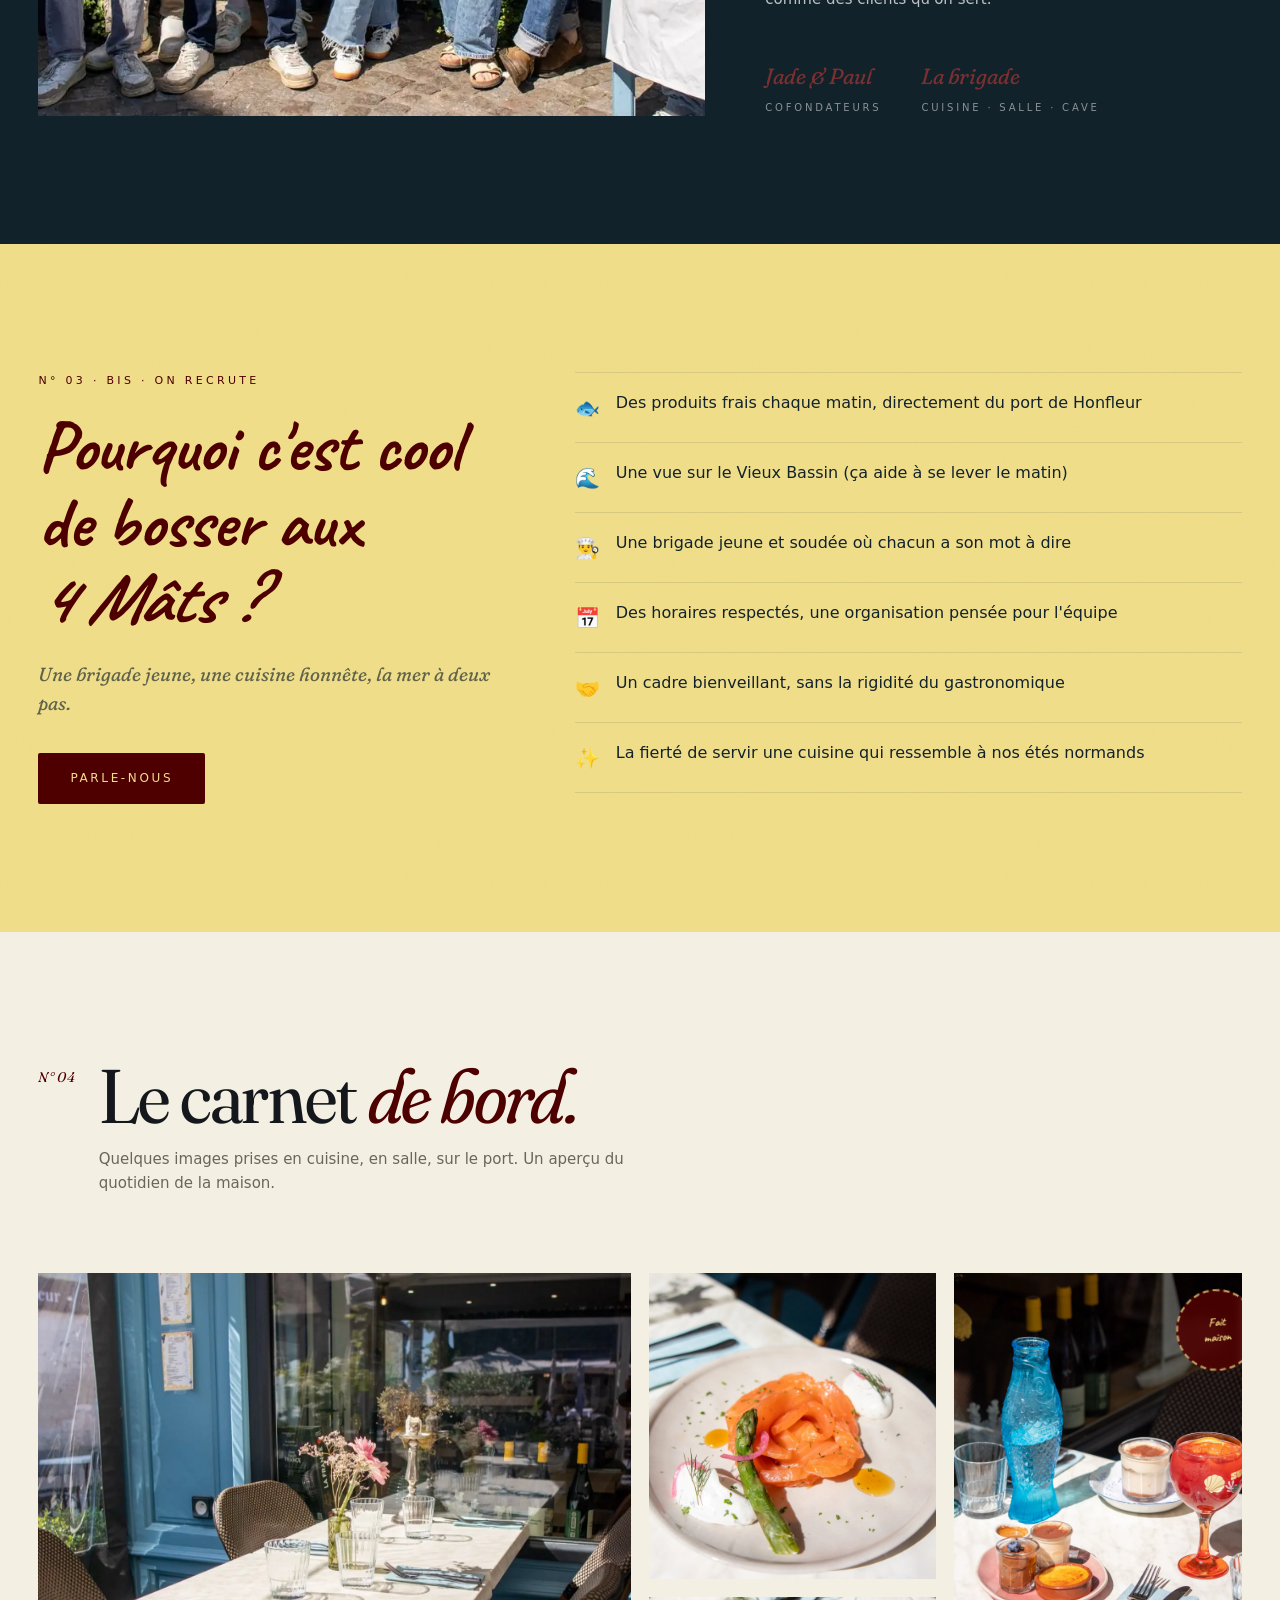
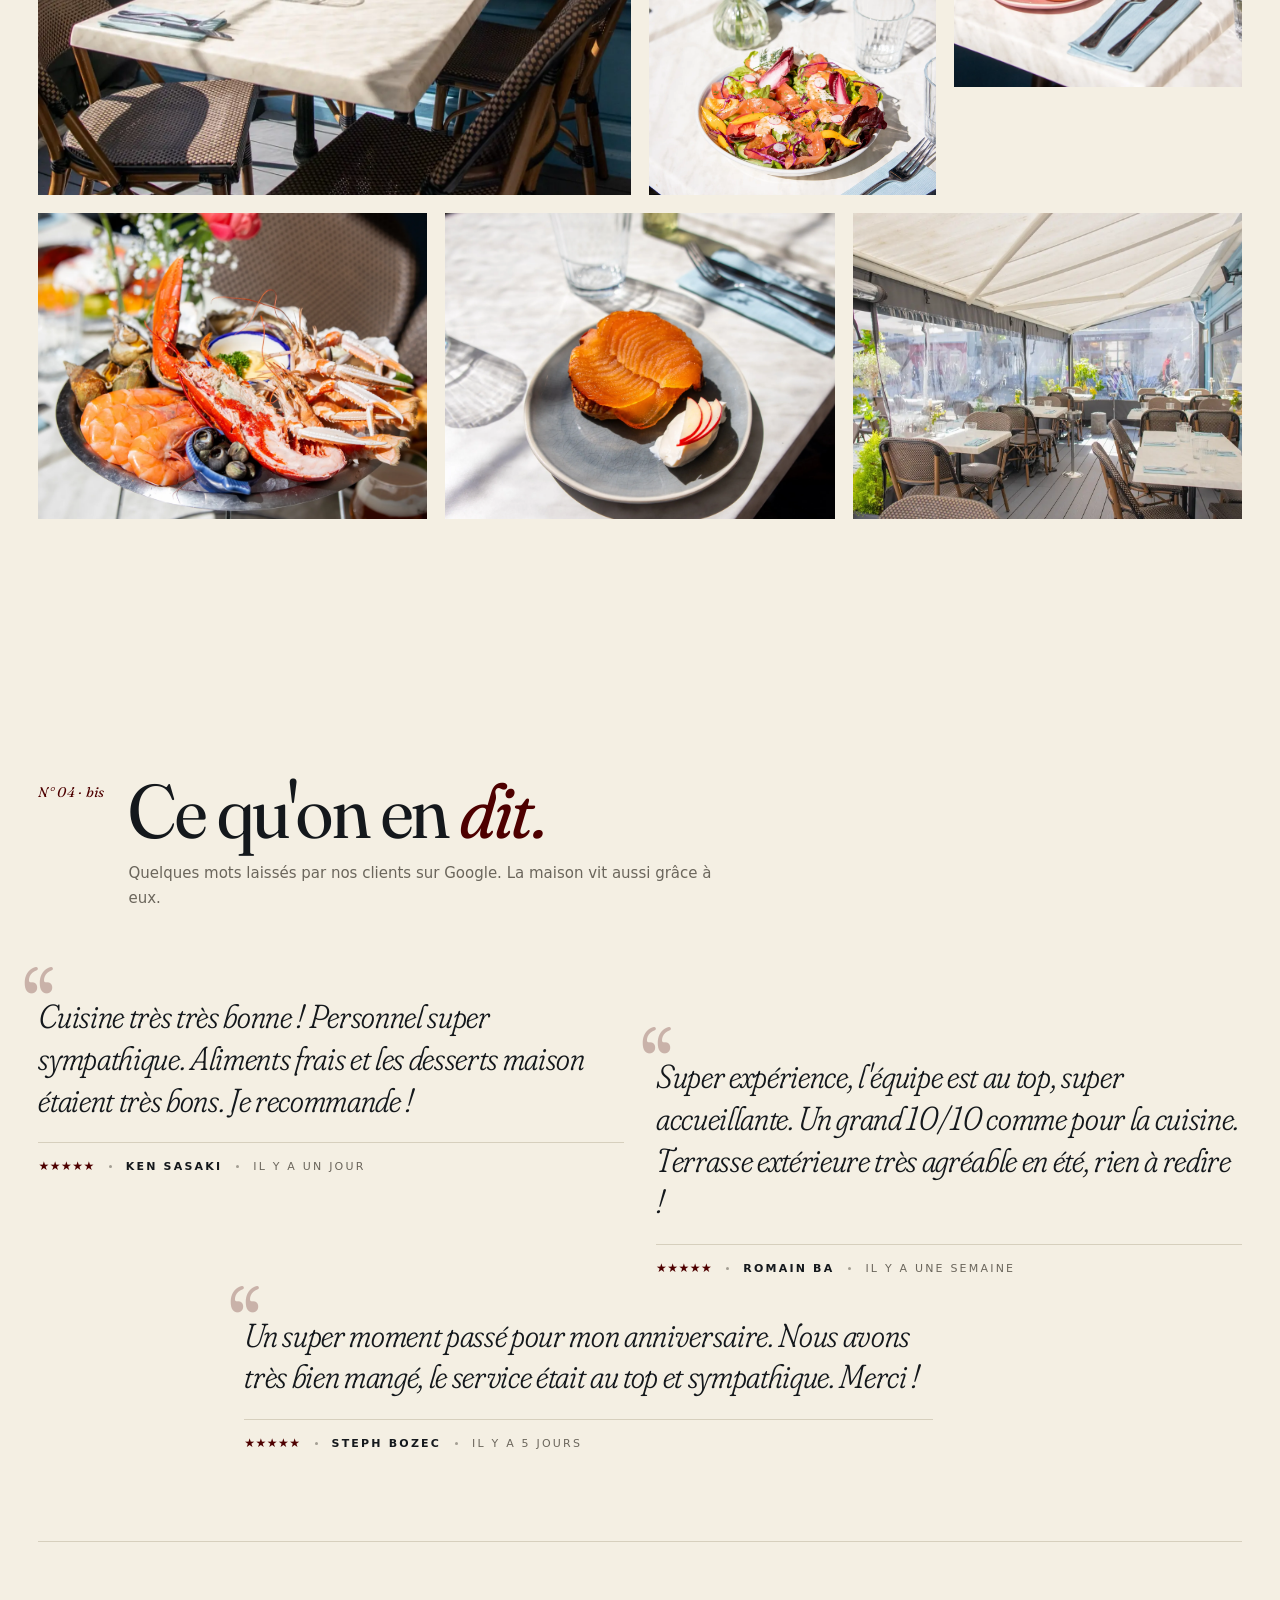
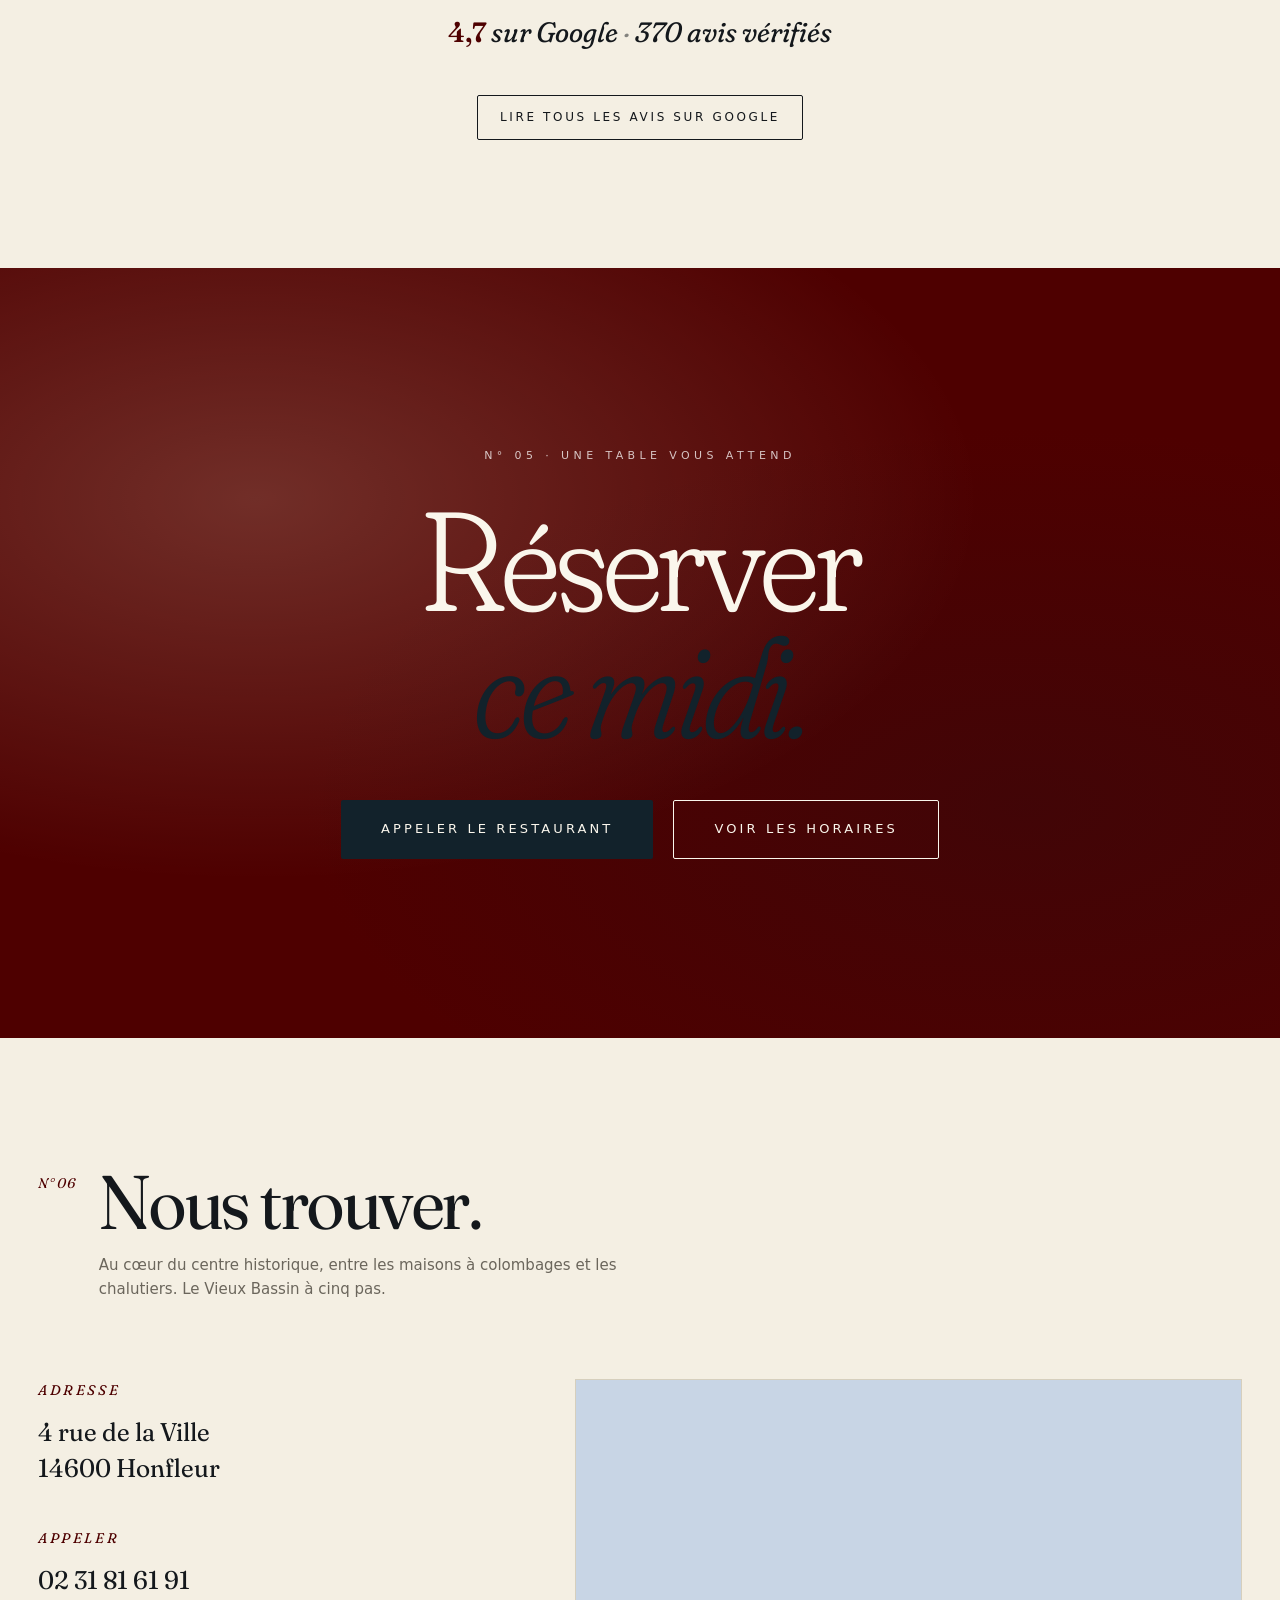
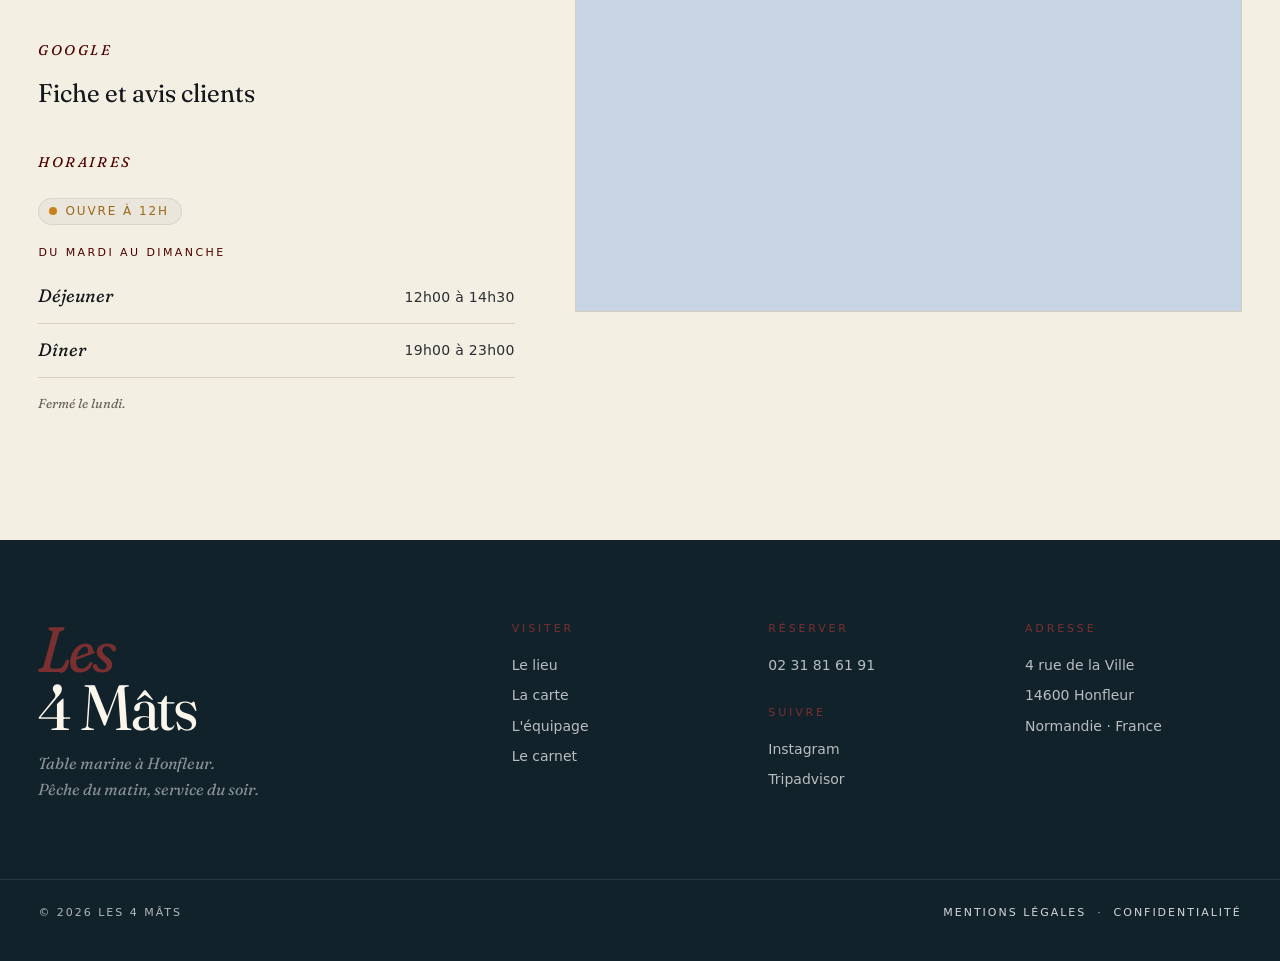
==== commit e114d63b: "Retours Paul & Jade : nouvelle palette, hero, marquee, chiffres, recrutement Palette Pantone Jade : " ====
--- a/index.html
+++ b/index.html
@@ -23,7 +23,8 @@
 
 <link rel="preload" href="https://fonts.googleapis.com/css2?family=Fraunces:ital,opsz,wght,SOFT,WONK@0,9..144,300..900,0..100,0..1&display=swap" as="style" onload="this.onload=null;this.rel='stylesheet'">
 <link rel="preload" href="https://api.fontshare.com/v2/css?f[]=satoshi@300,400,500,700&display=swap" as="style" onload="this.onload=null;this.rel='stylesheet'">
-<noscript><link rel="stylesheet" href="https://fonts.googleapis.com/css2?family=Fraunces:ital,opsz,wght,SOFT,WONK@0,9..144,300..900,0..100,0..1&display=swap"><link rel="stylesheet" href="https://api.fontshare.com/v2/css?f[]=satoshi@300,400,500,700&display=swap"></noscript>
+<link rel="preload" href="https://fonts.googleapis.com/css2?family=Caveat:wght@700&display=swap" as="style" onload="this.onload=null;this.rel='stylesheet'">
+<noscript><link rel="stylesheet" href="https://fonts.googleapis.com/css2?family=Fraunces:ital,opsz,wght,SOFT,WONK@0,9..144,300..900,0..100,0..1&display=swap"><link rel="stylesheet" href="https://api.fontshare.com/v2/css?f[]=satoshi@300,400,500,700&display=swap"><link rel="stylesheet" href="https://fonts.googleapis.com/css2?family=Caveat:wght@700&display=swap"></noscript>
 <link rel="stylesheet" href="assets/css/style.css">
 <noscript><style>.reveal{opacity:1 !important;transform:none !important}</style></noscript>
 
@@ -346,12 +347,12 @@
 
   <div class="hero__content">
     <div>
-      <p class="hero__sub">Honfleur · depuis 2024</p>
       <h1 class="hero__title">Les 4<br><span class="and">Mâts</span></h1>
       <p class="hero__tagline" style="margin-top: 28px;">
         Table marine au bord du Vieux Bassin.<br>
         Pêche du matin, service du soir.
       </p>
+      <p class="hero__sub">Honfleur · depuis 2024</p>
     </div>
 
     <aside class="hero__meta">
@@ -372,13 +373,17 @@
 <div class="intro">
   <div class="intro__track" aria-hidden="true">
     <span>Les rires éclatent mieux <em>bien accompagnés</em></span>
-    <span class="dot"></span>
+    <span class="wave">~</span>
     <span>La pêche du matin, <em>la tablée du soir</em></span>
-    <span class="dot"></span>
+    <span class="wave">~</span>
+    <span>Le Vieux Bassin, <em>la table, la mer</em></span>
+    <span class="wave">~</span>
+    <span>La pêche du matin, <em>la tablée du soir</em></span>
+    <span class="wave">~</span>
     <span>Les rires éclatent mieux <em>bien accompagnés</em></span>
-    <span class="dot"></span>
+    <span class="wave">~</span>
     <span>La pêche du matin, <em>la tablée du soir</em></span>
-    <span class="dot"></span>
+    <span class="wave">~</span>
   </div>
 </div>
 
@@ -405,6 +410,30 @@
           <img src="assets/terrasse_interieure.jpeg" alt="Salle intérieure du restaurant Les 4 Mâts" loading="lazy">
         </picture>
         <span class="caption">Salle intérieure</span>
+        <div class="sticker sticker--peche" aria-hidden="true">Pêche<br>du jour</div>
+      </div>
+    </div>
+  </div>
+</section>
+
+<section class="chiffres">
+  <div class="wrap">
+    <div class="chiffres__grid">
+      <div class="chiffre-card reveal">
+        <p class="chiffre-card__num">4<em>,7</em></p>
+        <p class="chiffre-card__label">sur Google · 370 avis vérifiés</p>
+      </div>
+      <div class="chiffre-card reveal" style="--delay: .08s;">
+        <p class="chiffre-card__num">100<em>%</em></p>
+        <p class="chiffre-card__label">poissons et fruits de mer de Normandie</p>
+      </div>
+      <div class="chiffre-card reveal" style="--delay: .16s;">
+        <p class="chiffre-card__num">6<em>j</em></p>
+        <p class="chiffre-card__label">sur 7, midi et soir, depuis 2024</p>
+      </div>
+      <div class="chiffre-card reveal" style="--delay: .24s;">
+        <p class="chiffre-card__num"><em>une</em></p>
+        <p class="chiffre-card__label">table au bord du Vieux Bassin d'Honfleur</p>
       </div>
     </div>
   </div>
@@ -509,6 +538,43 @@
   </div>
 </section>
 
+<section class="recrute" id="recrute">
+  <div class="wrap">
+    <div class="recrute__head reveal">
+      <span class="recrute__eyebrow">N° 03 · bis · On recrute</span>
+      <h2 class="recrute__titre">Pourquoi c'est cool<br>de bosser aux<br><em>4 Mâts ?</em></h2>
+      <p class="recrute__sub">Une brigade jeune, une cuisine honnête, la mer à deux pas.</p>
+      <a href="tel:+33231816191" class="recrute__cta">Parle-nous</a>
+    </div>
+    <ul class="recrute__list reveal" style="--delay: .1s;">
+      <li>
+        <span class="recrute__emoji">🐟</span>
+        <span>Des produits frais chaque matin, directement du port de Honfleur</span>
+      </li>
+      <li>
+        <span class="recrute__emoji">🌊</span>
+        <span>Une vue sur le Vieux Bassin (ça aide à se lever le matin)</span>
+      </li>
+      <li>
+        <span class="recrute__emoji">👨‍🍳</span>
+        <span>Une brigade jeune et soudée où chacun a son mot à dire</span>
+      </li>
+      <li>
+        <span class="recrute__emoji">📅</span>
+        <span>Des horaires respectés, une organisation pensée pour l'équipe</span>
+      </li>
+      <li>
+        <span class="recrute__emoji">🤝</span>
+        <span>Un cadre bienveillant, sans la rigidité du gastronomique</span>
+      </li>
+      <li>
+        <span class="recrute__emoji">✨</span>
+        <span>La fierté de servir une cuisine qui ressemble à nos étés normands</span>
+      </li>
+    </ul>
+  </div>
+</section>
+
 <section class="carnet" id="carnet">
   <div class="wrap">
     <div class="section-head reveal">
@@ -537,6 +603,7 @@
           <source srcset="assets/desserts.webp" type="image/webp">
           <img src="assets/desserts.jpeg" alt="Desserts de la maison" loading="lazy">
         </picture>
+        <div class="sticker sticker--bassin" aria-hidden="true">Fait<br>maison</div>
       </div>
       <div class="tile tile--4 reveal" style="--delay: .2s;">
         <picture>
--- a/assets/css/style.css
+++ b/assets/css/style.css
@@ -1,14 +1,15 @@
 :root {
-  --bg:       #F4EFE3;   --bg-mist:  #DCE8EA;   --bg-deep:  #12222B;   --ink:      #14181C;
+  --bg:       #F4EFE3;   --bg-mist:  #C8D5E5;   --bg-deep:  #12222B;   --ink:      #14181C;
   --ink-soft: #2A2F35;
   --muted:    #6B665C;
   --faint:    #9E988A;
   --line:     #D6CFBD;
-  --accent:   #8B2244;   --accent-2: #B85473;   --marine:   #A3C5CB;
+  --accent:   #4E0000;   --accent-2: #7A3030;   --marine:   #B8C4DA;   --navy:     #1A3250;   --sun:      #F0DE8A;
   --cream-hi: #FAF6EC;
 
   --ff-display: "Fraunces", "Times New Roman", serif;
   --ff-body:    "Satoshi", system-ui, -apple-system, sans-serif;
+  --ff-script:  "Caveat", cursive;
 
   --radius: 2px;
   --gutter: clamp(18px, 3vw, 40px);
@@ -239,8 +240,8 @@
   position: absolute; inset: 0;
   z-index: 1;
   background:
-    linear-gradient(180deg, rgba(15,26,34,0.55) 0%, rgba(15,26,34,0.15) 35%, rgba(15,26,34,0.65) 100%),
-    radial-gradient(ellipse at 70% 20%, rgba(166,79,31,0.18), transparent 55%);
+    linear-gradient(180deg, rgba(15,26,34,0.45) 0%, rgba(15,26,34,0.05) 28%, rgba(15,26,34,0.45) 62%, rgba(15,26,34,0.84) 100%),
+    radial-gradient(ellipse at 70% 20%, rgba(78,0,0,0.12), transparent 55%);
 }
 .hero__content {
   position: relative;
@@ -268,17 +269,17 @@
   font-style: italic;
   font-weight: 500;
   font-variation-settings: "opsz" 144, "SOFT" 100, "WONK" 1;
-  color: var(--accent);
-  text-shadow: 0 2px 24px rgba(0,0,0,0.22);
+  color: var(--marine);
 }
 .hero__sub {
   font-family: var(--ff-body);
   font-size: 14px;
   letter-spacing: 0.22em;
   text-transform: uppercase;
-  color: var(--accent-2);
-  margin: 0 0 18px;
-  font-weight: 500;
+  color: var(--sun);
+  margin: 20px 0 0;
+  font-weight: 500;
+  opacity: 0.9;
 }
 .hero__tagline {
   font-family: var(--ff-display);
@@ -298,10 +299,15 @@
   letter-spacing: 0.22em;
   text-transform: uppercase;
   color: var(--cream-hi);
-  opacity: 0.85;
+  opacity: 1;
   line-height: 2.2;
-}
-.hero__meta strong { font-weight: 500; color: var(--accent-2); }
+  background: rgba(15,26,34,0.32);
+  padding: 12px 16px;
+  backdrop-filter: blur(6px);
+  -webkit-backdrop-filter: blur(6px);
+  border: 1px solid rgba(255,255,255,0.06);
+}
+.hero__meta strong { font-weight: 500; color: var(--sun); }
 
 .hero__scroll {
   position: absolute;
@@ -342,12 +348,14 @@
 
 .intro {
   background: var(--bg-mist);
-  padding: clamp(28px, 4vw, 50px) 0;
+  padding: clamp(22px, 3vw, 42px) 0;
   overflow: hidden;
+  border-top: 1px solid rgba(42, 92, 110, 0.08);
+  border-bottom: 1px solid rgba(42, 92, 110, 0.08);
 }
 .intro__track {
   display: flex;
-  gap: 80px;
+  gap: 36px;
   align-items: baseline;
   white-space: nowrap;
   font-family: var(--ff-display);
@@ -357,20 +365,21 @@
   letter-spacing: -0.02em;
   color: var(--ink);
   line-height: 1;
-  animation: marquee 32s linear infinite;
+  animation: marquee 18s linear infinite;
 }
 .intro__track em {
   font-style: italic;
   color: var(--accent);
   font-variation-settings: "opsz" 144, "SOFT" 100, "WONK" 1;
 }
-.intro__track .dot {
-  display: inline-block;
-  width: 8px; height: 8px;
-  border-radius: 50%;
-  background: var(--accent);
-  vertical-align: middle;
-  margin: 0 20px 20px;
+.intro__track .wave {
+  font-style: normal;
+  font-family: var(--ff-display);
+  font-size: 0.7em;
+  color: var(--accent);
+  opacity: 0.55;
+  flex-shrink: 0;
+  align-self: center;
 }
 @keyframes marquee {
   from { transform: translateX(0); }
@@ -524,7 +533,7 @@
   top: -200px; right: -200px;
   width: 700px; height: 700px;
   border-radius: 50%;
-  background: radial-gradient(circle, rgba(166,79,31,0.35), transparent 60%);
+  background: radial-gradient(circle, rgba(78,0,0,0.30), transparent 60%);
   filter: blur(40px);
   pointer-events: none;
 }
@@ -1188,6 +1197,198 @@
 }
 .nav-overlay__close:hover span,
 .nav-overlay__close:focus-visible span { background: var(--accent-2); }
+
+.sticker {
+  position: absolute;
+  z-index: 3;
+  display: flex;
+  align-items: center;
+  justify-content: center;
+  text-align: center;
+  width: 96px;
+  height: 96px;
+  border-radius: 50%;
+  border: 2px dashed rgba(240,222,138,0.7);
+  background: rgba(78,0,0,0.88);
+  color: var(--sun);
+  font-family: var(--ff-script);
+  font-size: 13px;
+  font-weight: 700;
+  line-height: 1.25;
+  padding: 10px;
+  backdrop-filter: blur(4px);
+  -webkit-backdrop-filter: blur(4px);
+  pointer-events: none;
+  user-select: none;
+  transition: transform 0.4s var(--ease);
+}
+.sticker--peche {
+  bottom: -22px;
+  right: -22px;
+  transform: rotate(8deg);
+}
+.sticker--bassin {
+  top: 16px;
+  right: -16px;
+  transform: rotate(-5deg);
+  width: 82px;
+  height: 82px;
+  font-size: 12px;
+}
+.concept__image:hover .sticker,
+.tile:hover .sticker { transform: rotate(0deg) scale(1.06); }
+.sticker--peche { transform: rotate(8deg); }
+.concept__image:hover .sticker--peche { transform: rotate(2deg) scale(1.06); }
+
+.chiffres {
+  background: var(--bg-deep);
+  color: var(--cream-hi);
+  padding: clamp(80px, 10vw, 140px) 0;
+  position: relative;
+  overflow: hidden;
+}
+.chiffres::before {
+  content: "";
+  position: absolute;
+  inset: 0;
+  background:
+    radial-gradient(ellipse at 25% 50%, rgba(78,0,0,0.22), transparent 52%),
+    radial-gradient(ellipse at 82% 20%, rgba(26,50,80,0.18), transparent 48%);
+  pointer-events: none;
+}
+.chiffres__grid {
+  display: grid;
+  grid-template-columns: repeat(4, 1fr);
+  position: relative;
+  z-index: 1;
+}
+.chiffre-card {
+  padding: clamp(32px, 4vw, 60px) clamp(20px, 3vw, 44px);
+  border-right: 1px solid rgba(255,255,255,0.06);
+}
+.chiffre-card:last-child { border-right: 0; }
+.chiffre-card__num {
+  font-family: var(--ff-display);
+  font-weight: 300;
+  font-variation-settings: "opsz" 144, "SOFT" 60, "WONK" 1;
+  font-size: clamp(54px, 7.5vw, 112px);
+  line-height: 0.88;
+  letter-spacing: -0.03em;
+  color: var(--cream-hi);
+  margin: 0 0 18px;
+}
+.chiffre-card__num em {
+  font-style: italic;
+  color: var(--sun);
+  font-variation-settings: "opsz" 144, "SOFT" 100, "WONK" 1;
+}
+.chiffre-card__label {
+  font-family: var(--ff-body);
+  font-size: 13px;
+  color: rgba(255,255,255,0.55);
+  line-height: 1.55;
+  max-width: 22ch;
+}
+
+.recrute {
+  background: var(--sun);
+  color: var(--bg-deep);
+  padding: clamp(80px, 10vw, 140px) 0;
+  position: relative;
+  overflow: hidden;
+}
+.recrute::before {
+  content: "";
+  position: absolute;
+  inset: 0;
+  opacity: 0.035;
+  background-image: url("data:image/svg+xml,%3Csvg xmlns='http://www.w3.org/2000/svg' width='300' height='300'%3E%3Cfilter id='n'%3E%3CfeTurbulence type='fractalNoise' baseFrequency='0.9' numOctaves='3' stitchTiles='stitch'/%3E%3C/filter%3E%3Crect width='100%25' height='100%25' filter='url(%23n)'/%3E%3C/svg%3E");
+  mix-blend-mode: multiply;
+  pointer-events: none;
+}
+.recrute .wrap {
+  position: relative;
+  z-index: 1;
+  display: grid;
+  grid-template-columns: 5fr 7fr;
+  gap: 60px;
+  align-items: start;
+}
+.recrute__head {
+  position: sticky;
+  top: 80px;
+}
+.recrute__eyebrow {
+  display: block;
+  font-family: var(--ff-body);
+  font-size: 11px;
+  letter-spacing: 0.3em;
+  text-transform: uppercase;
+  color: var(--accent);
+  font-weight: 500;
+  margin-bottom: 20px;
+}
+.recrute__titre {
+  font-family: var(--ff-script);
+  font-size: clamp(38px, 6vw, 72px);
+  font-weight: 700;
+  line-height: 1.05;
+  color: var(--accent);
+  margin: 0 0 24px;
+  letter-spacing: -0.01em;
+}
+.recrute__titre em {
+  font-style: italic;
+}
+.recrute__sub {
+  font-family: var(--ff-display);
+  font-style: italic;
+  font-size: clamp(15px, 1.6vw, 19px);
+  color: rgba(18,34,43,0.65);
+  margin: 0 0 36px;
+  line-height: 1.5;
+  font-variation-settings: "opsz" 30, "SOFT" 100;
+}
+.recrute__cta {
+  display: inline-flex;
+  align-items: center;
+  gap: 12px;
+  padding: 16px 32px;
+  background: var(--accent);
+  color: var(--sun);
+  font-family: var(--ff-body);
+  font-size: 12px;
+  letter-spacing: 0.22em;
+  text-transform: uppercase;
+  font-weight: 500;
+  border-radius: var(--radius);
+  transition: transform 0.3s var(--ease), background 0.3s var(--ease);
+}
+.recrute__cta:hover { background: var(--bg-deep); transform: translateY(-2px); }
+.recrute__list {
+  list-style: none;
+  padding: 0;
+  margin: 0;
+  display: flex;
+  flex-direction: column;
+}
+.recrute__list li {
+  font-family: var(--ff-body);
+  font-size: clamp(14px, 1.4vw, 16px);
+  color: var(--bg-deep);
+  padding: 18px 0;
+  border-bottom: 1px solid rgba(18,34,43,0.1);
+  display: flex;
+  align-items: flex-start;
+  gap: 16px;
+  line-height: 1.55;
+}
+.recrute__list li:first-child { border-top: 1px solid rgba(18,34,43,0.1); }
+.recrute__emoji {
+  font-size: 20px;
+  flex-shrink: 0;
+  margin-top: 2px;
+}
 
 @media (max-width: 1200px) {
   :root { --gutter: clamp(20px, 3vw, 32px); }
@@ -1223,8 +1424,7 @@
   }
   .hero__scroll { display: none; }
 
-  .intro__track { font-size: clamp(28px, 5vw, 58px); gap: 40px; }
-  .intro__track .dot { width: 6px; height: 6px; margin: 0 12px 12px; }
+  .intro__track { font-size: clamp(28px, 5vw, 58px); gap: 24px; }
 
   .concept__grid { grid-template-columns: 1fr; gap: 32px; }
   .concept__text p { max-width: 100%; font-size: clamp(18px, 2.4vw, 22px); }
@@ -1275,6 +1475,12 @@
   .site-footer .wrap { grid-template-columns: 1fr 1fr; gap: 32px 24px; }
   .site-footer__brand { font-size: clamp(44px, 8vw, 64px); }
   .site-footer__bottom { flex-direction: column; gap: 12px; }
+  .chiffres__grid { grid-template-columns: repeat(2, 1fr); }
+  .chiffre-card { border-right: 0; border-bottom: 1px solid rgba(255,255,255,0.06); }
+  .chiffre-card:nth-child(odd) { border-right: 1px solid rgba(255,255,255,0.06); }
+  .chiffre-card:last-child { border-bottom: 0; }
+  .recrute .wrap { grid-template-columns: 1fr; gap: 40px; }
+  .recrute__head { position: static; }
 }
 
 @media (max-width: 640px) {
@@ -1297,8 +1503,8 @@
   .hero__tagline { font-size: 16px; line-height: 1.4; }
   .hero__meta { font-size: 10px; line-height: 1.95; }
 
-  .intro { padding: 46px 0; }
-  .intro__track { font-size: clamp(24px, 7vw, 40px); gap: 28px; }
+  .intro { padding: 24px 0; }
+  .intro__track { font-size: clamp(18px, 5vw, 28px); gap: 16px; font-weight: 400; }
 
   .section-head {
     grid-template-columns: 1fr;
@@ -1360,6 +1566,9 @@
   .site-footer__brand { font-size: 42px; line-height: 0.88; }
   .site-footer__tag { font-size: 15px; }
   .site-footer__bottom { padding-top: 20px; margin-top: 40px; font-size: 10px; }
+  .chiffres__grid { grid-template-columns: 1fr 1fr; }
+  .chiffre-card__num { font-size: clamp(44px, 12vw, 72px); }
+  .recrute__titre { font-size: clamp(36px, 10vw, 54px); }
 }
 
 @media (max-width: 380px) {
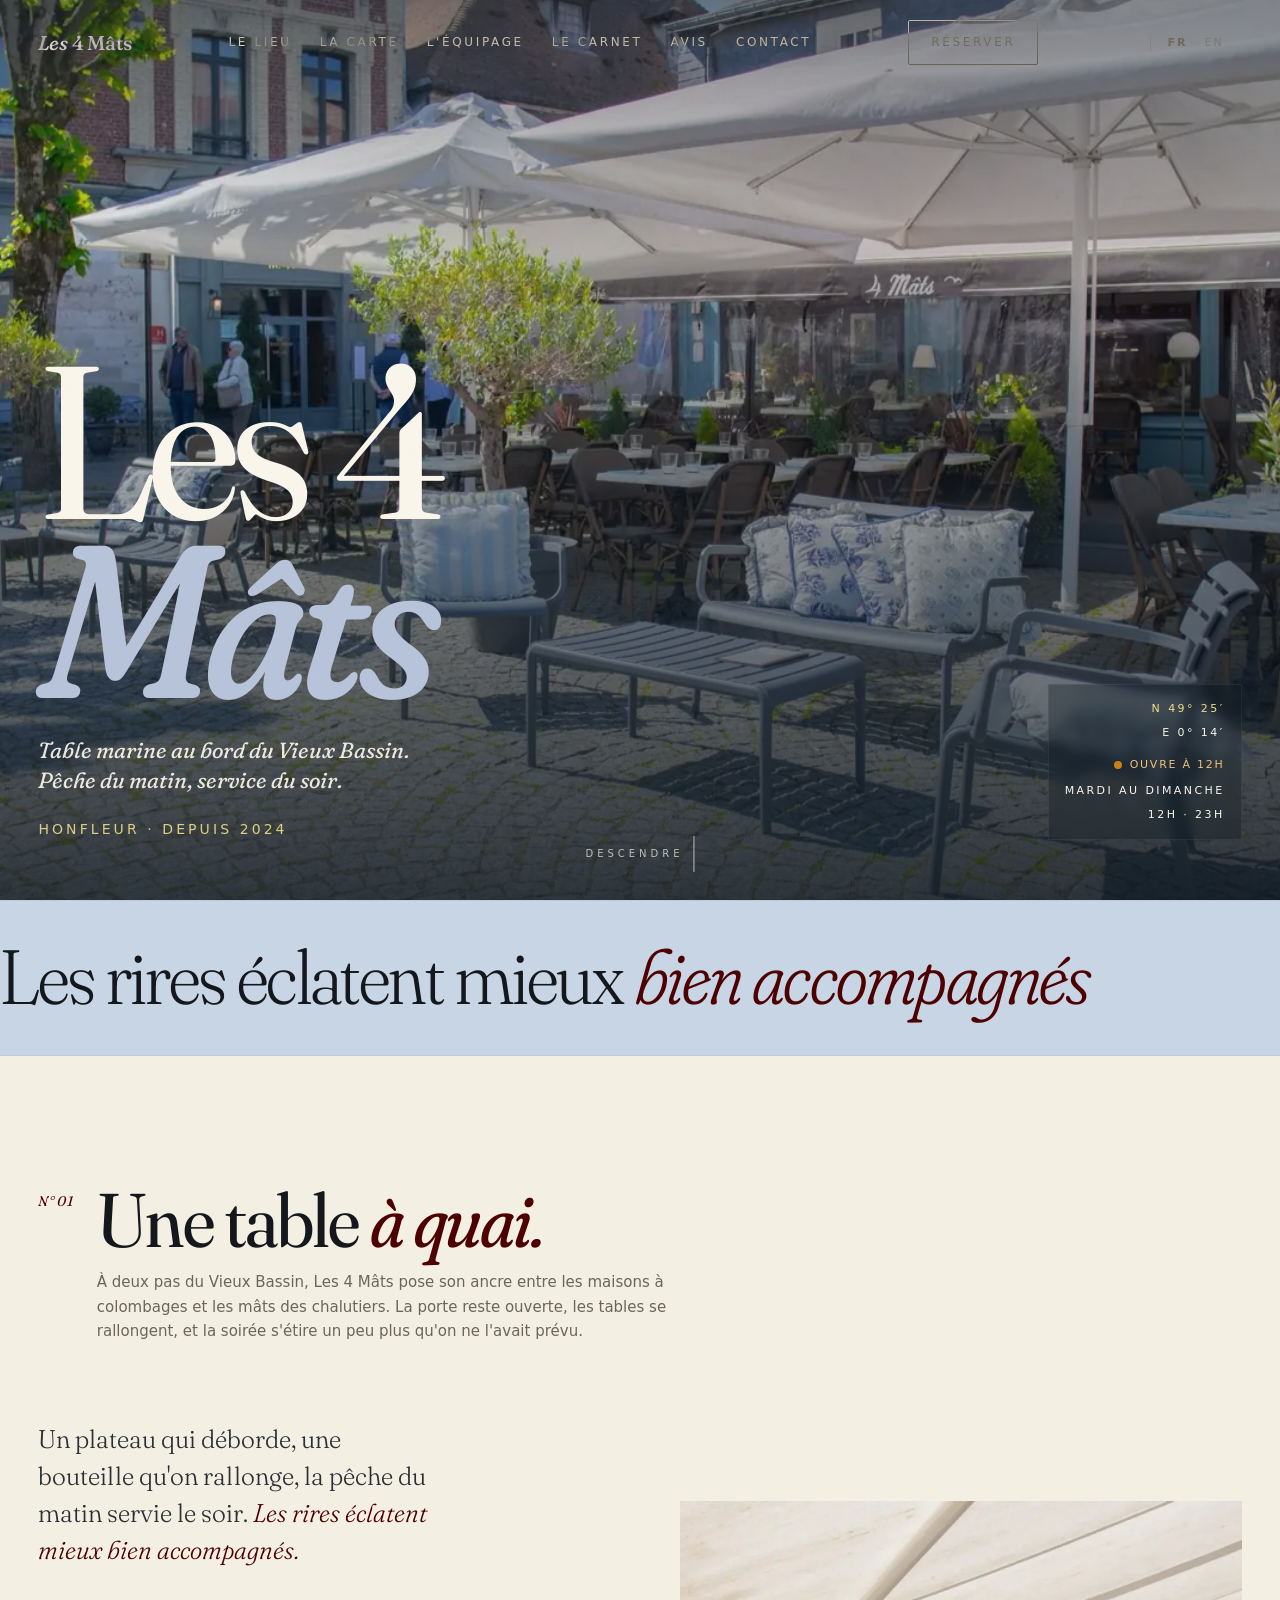
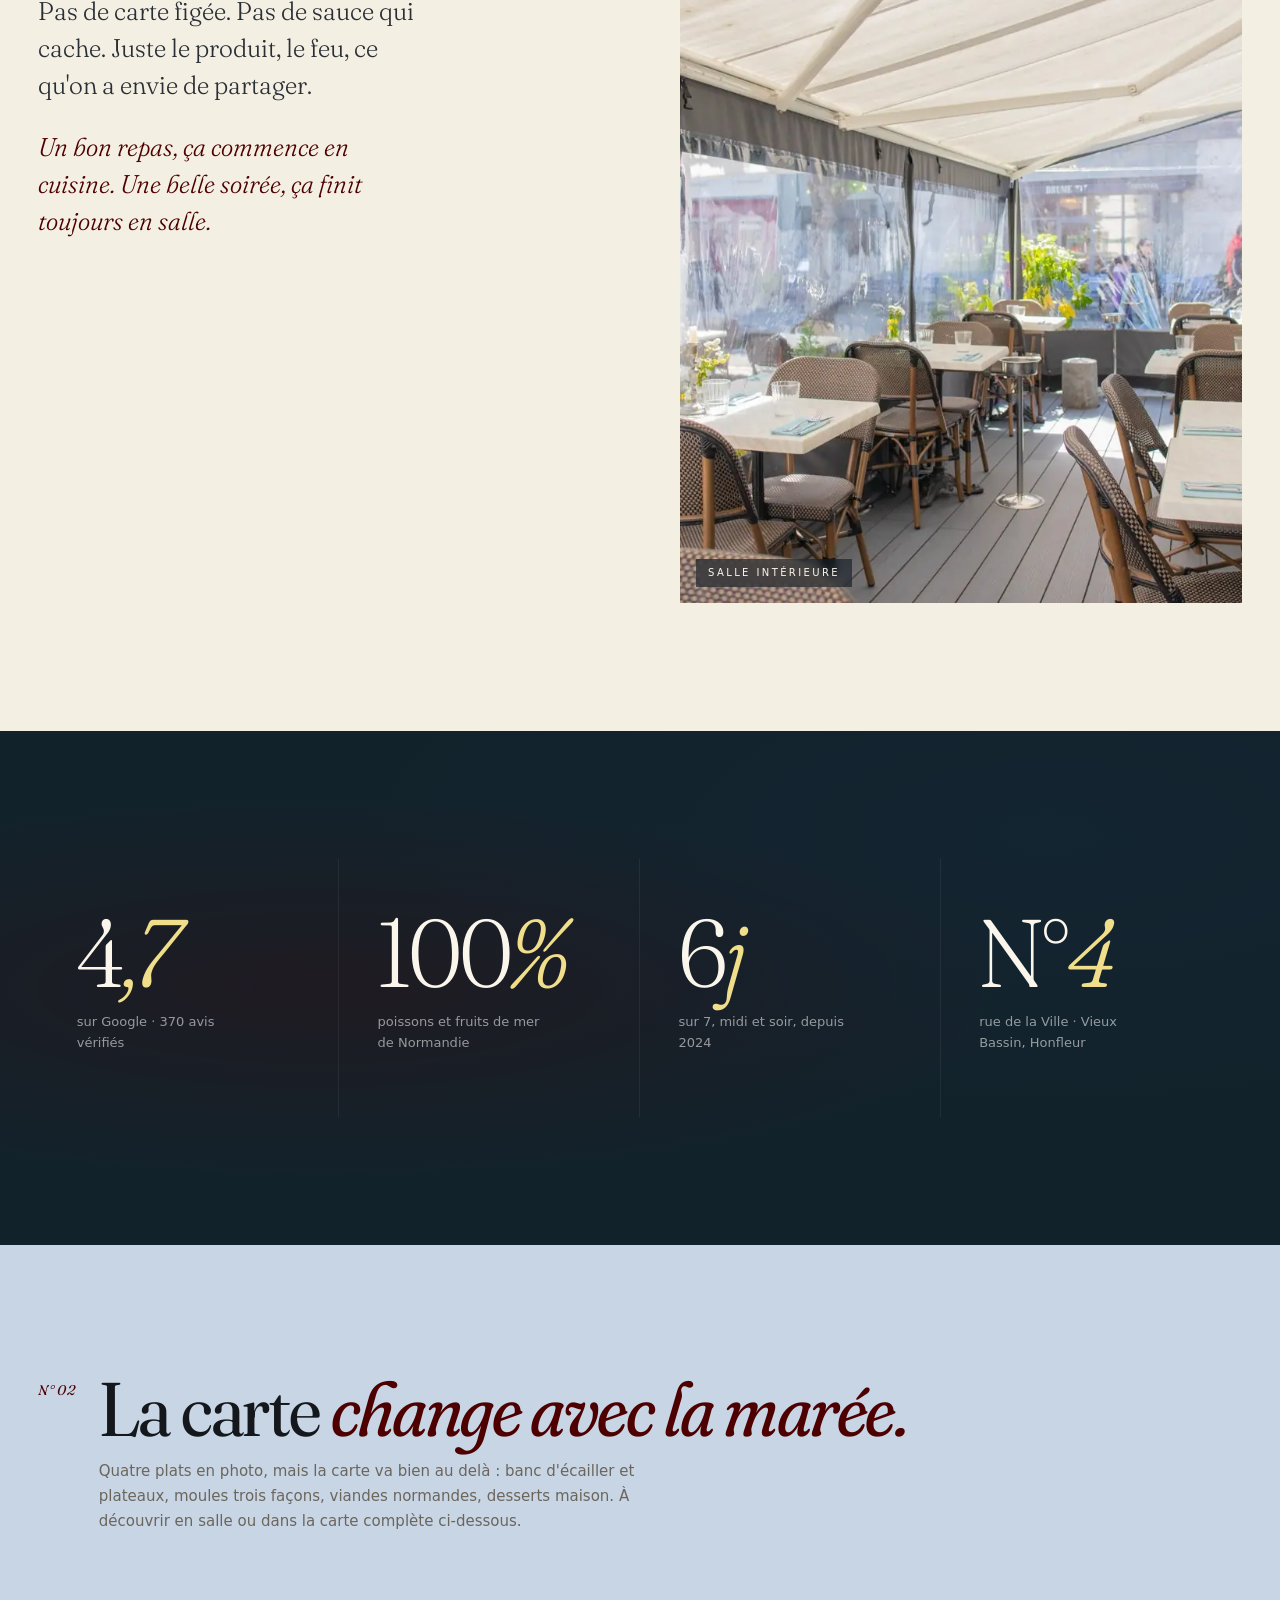
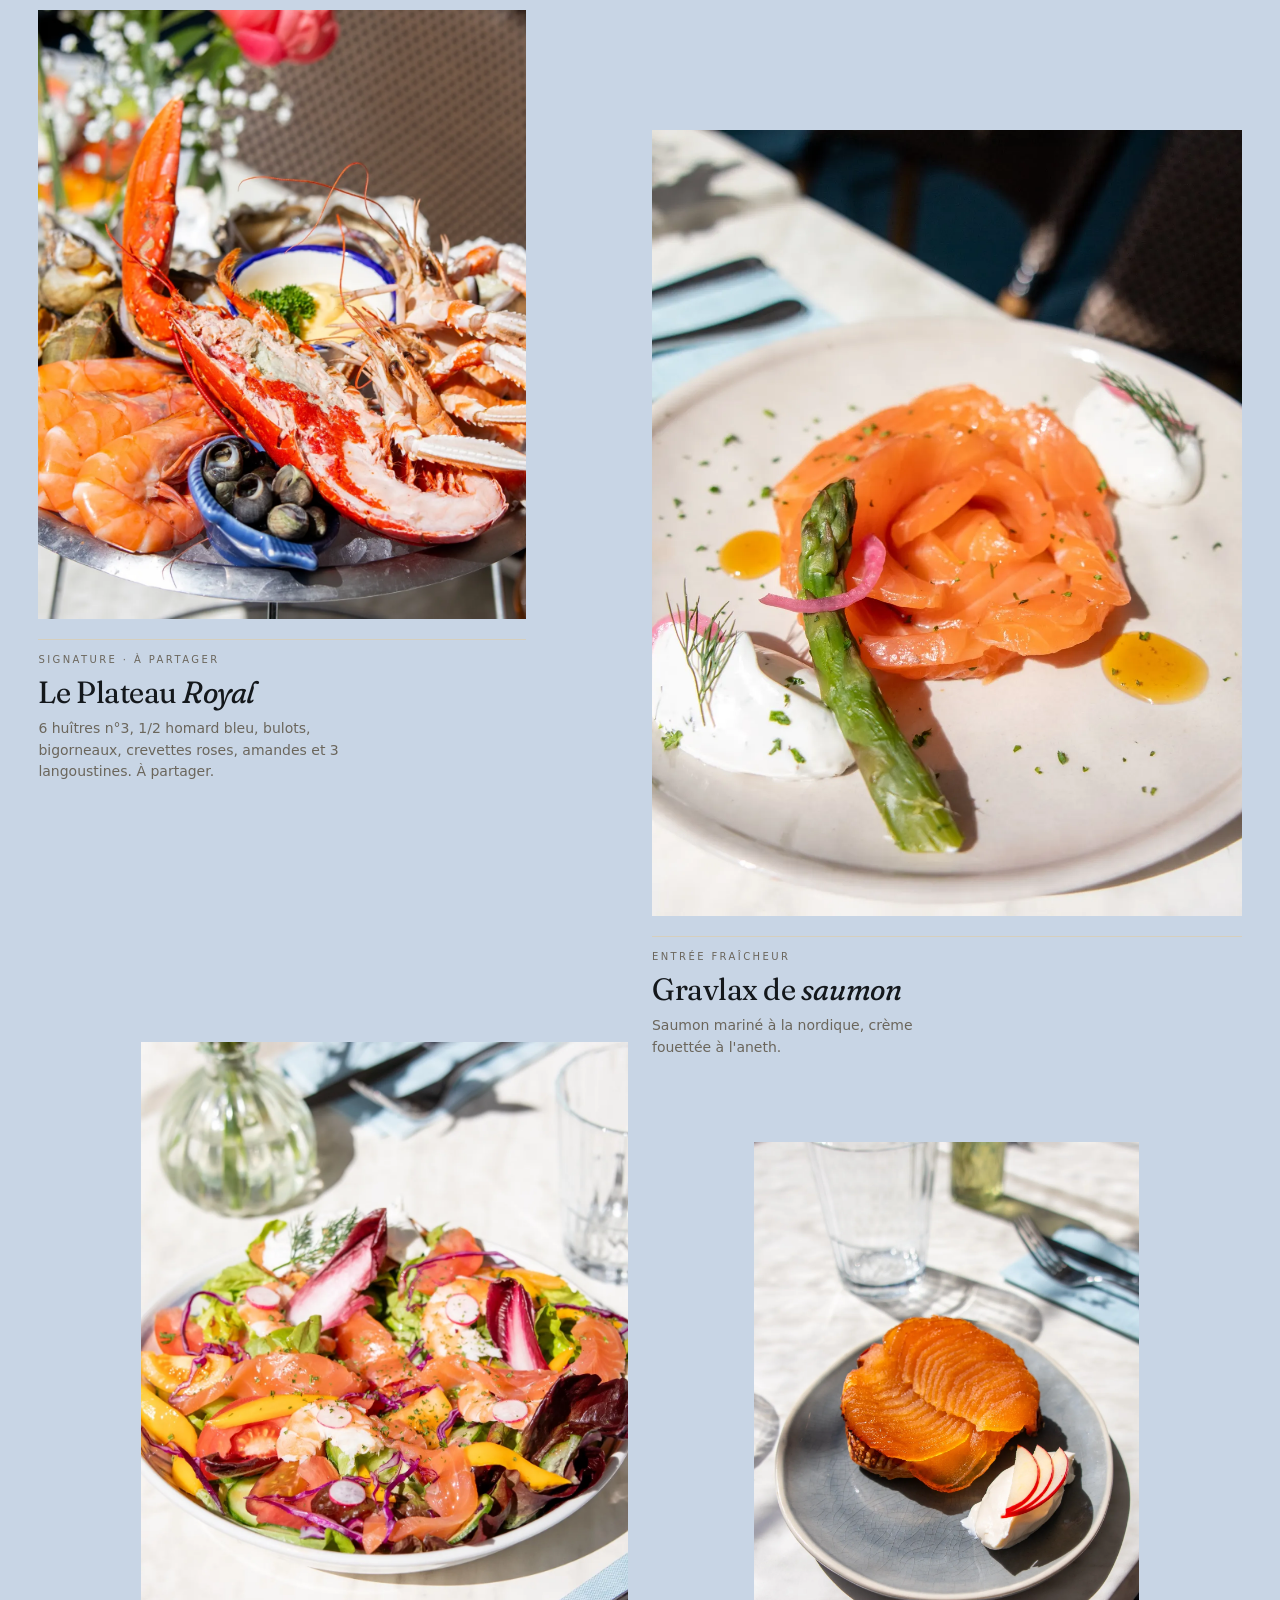
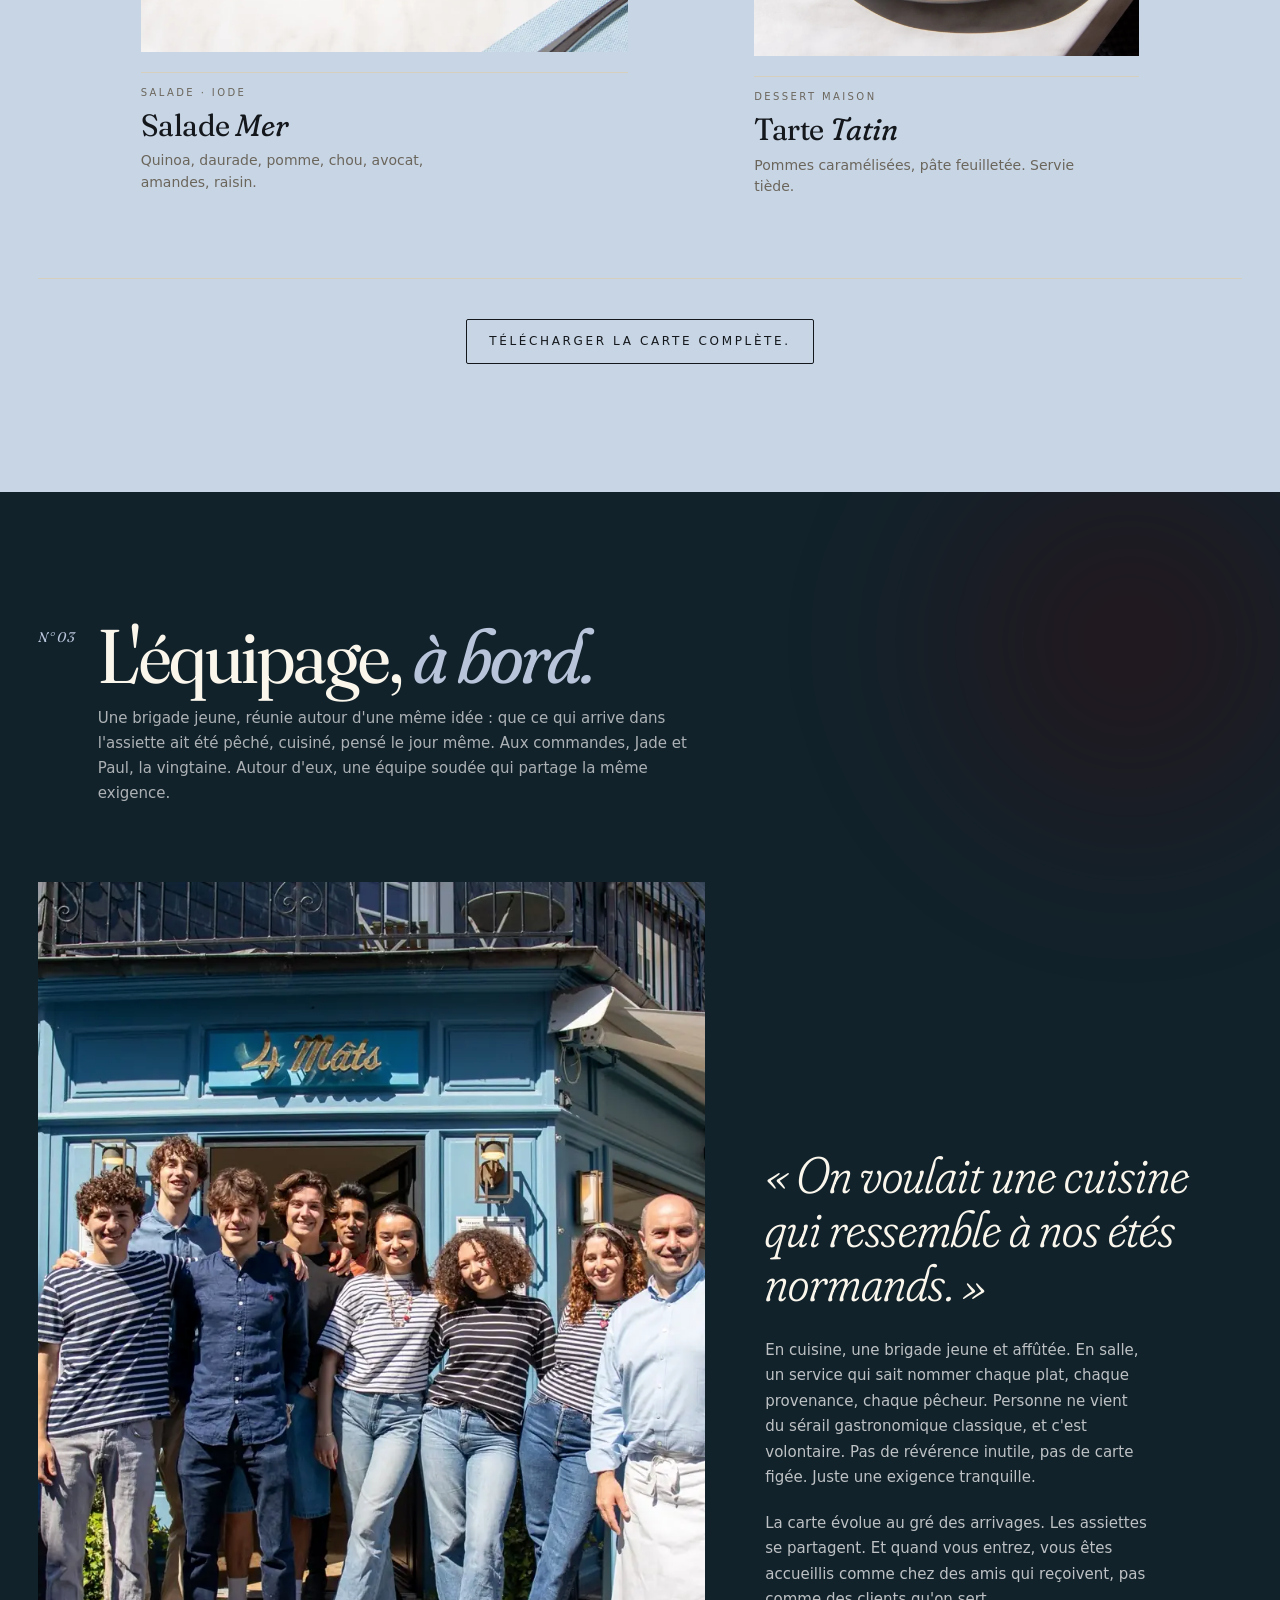
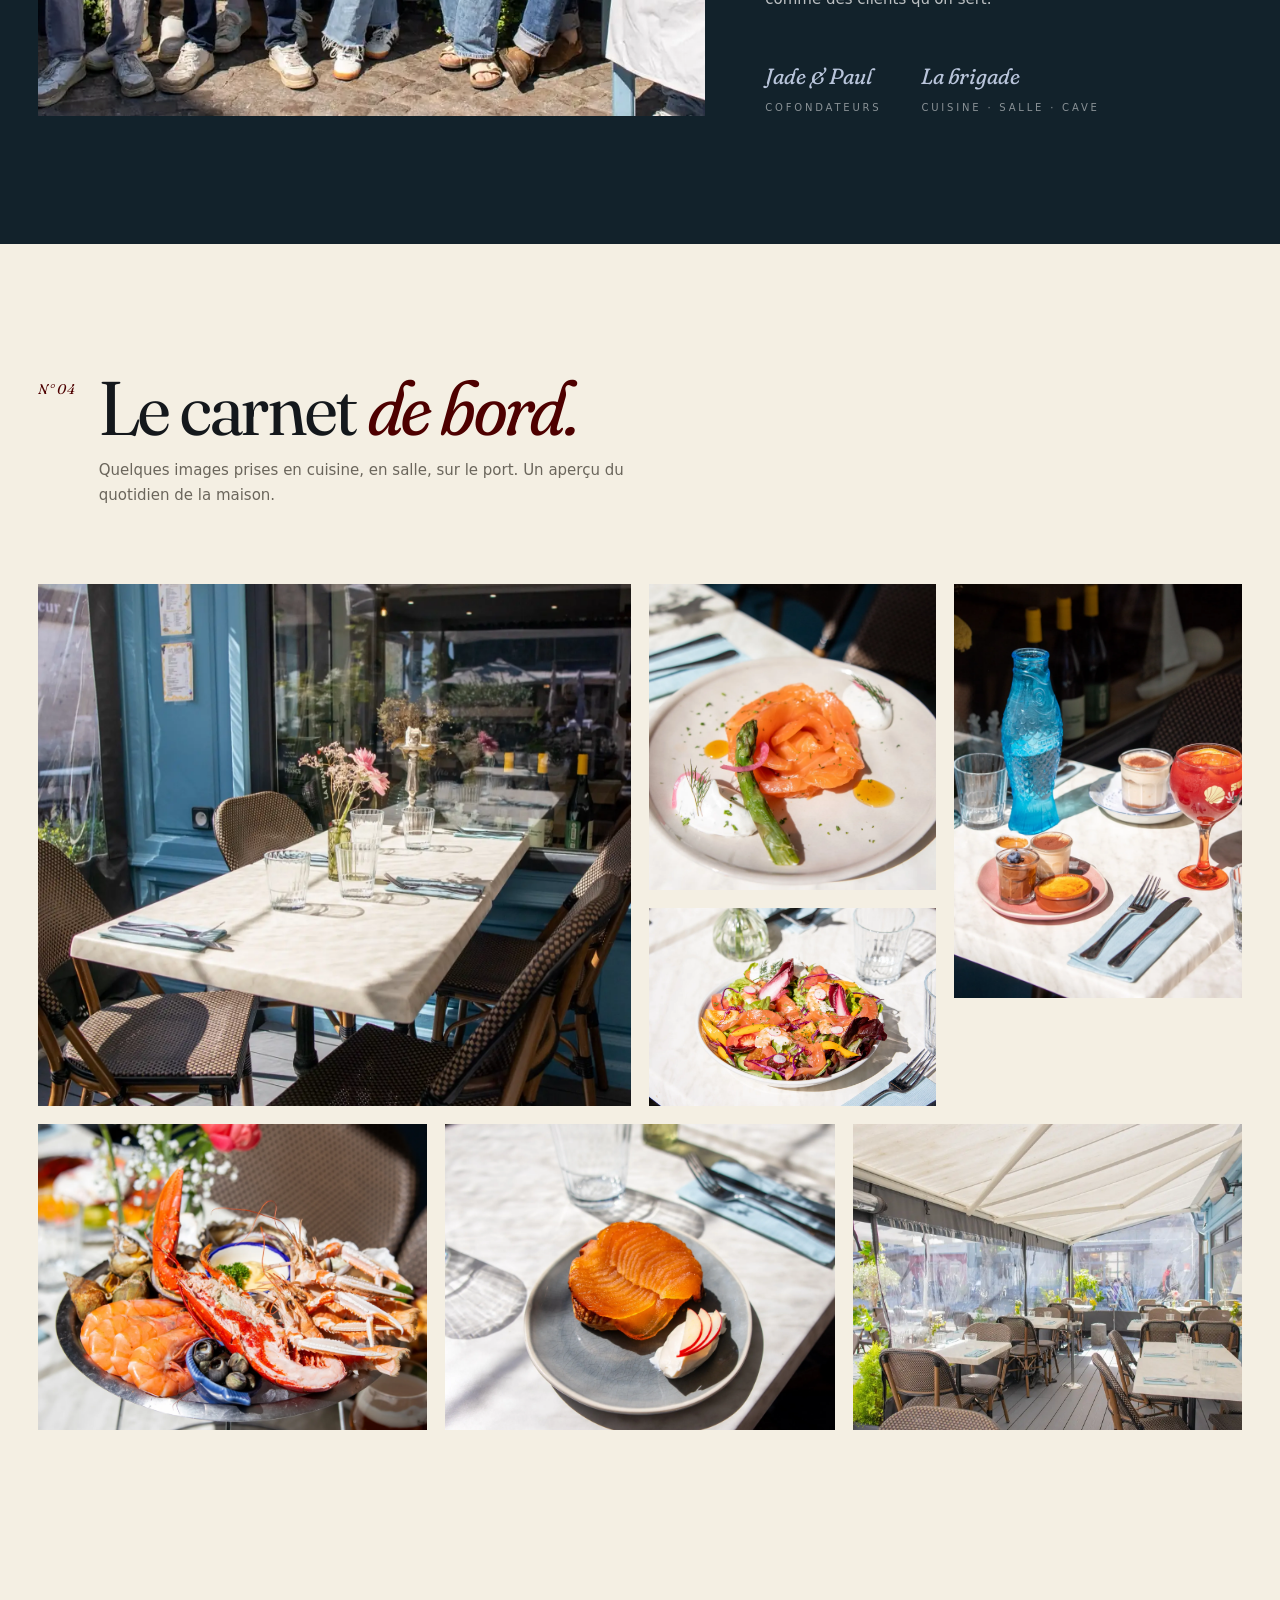
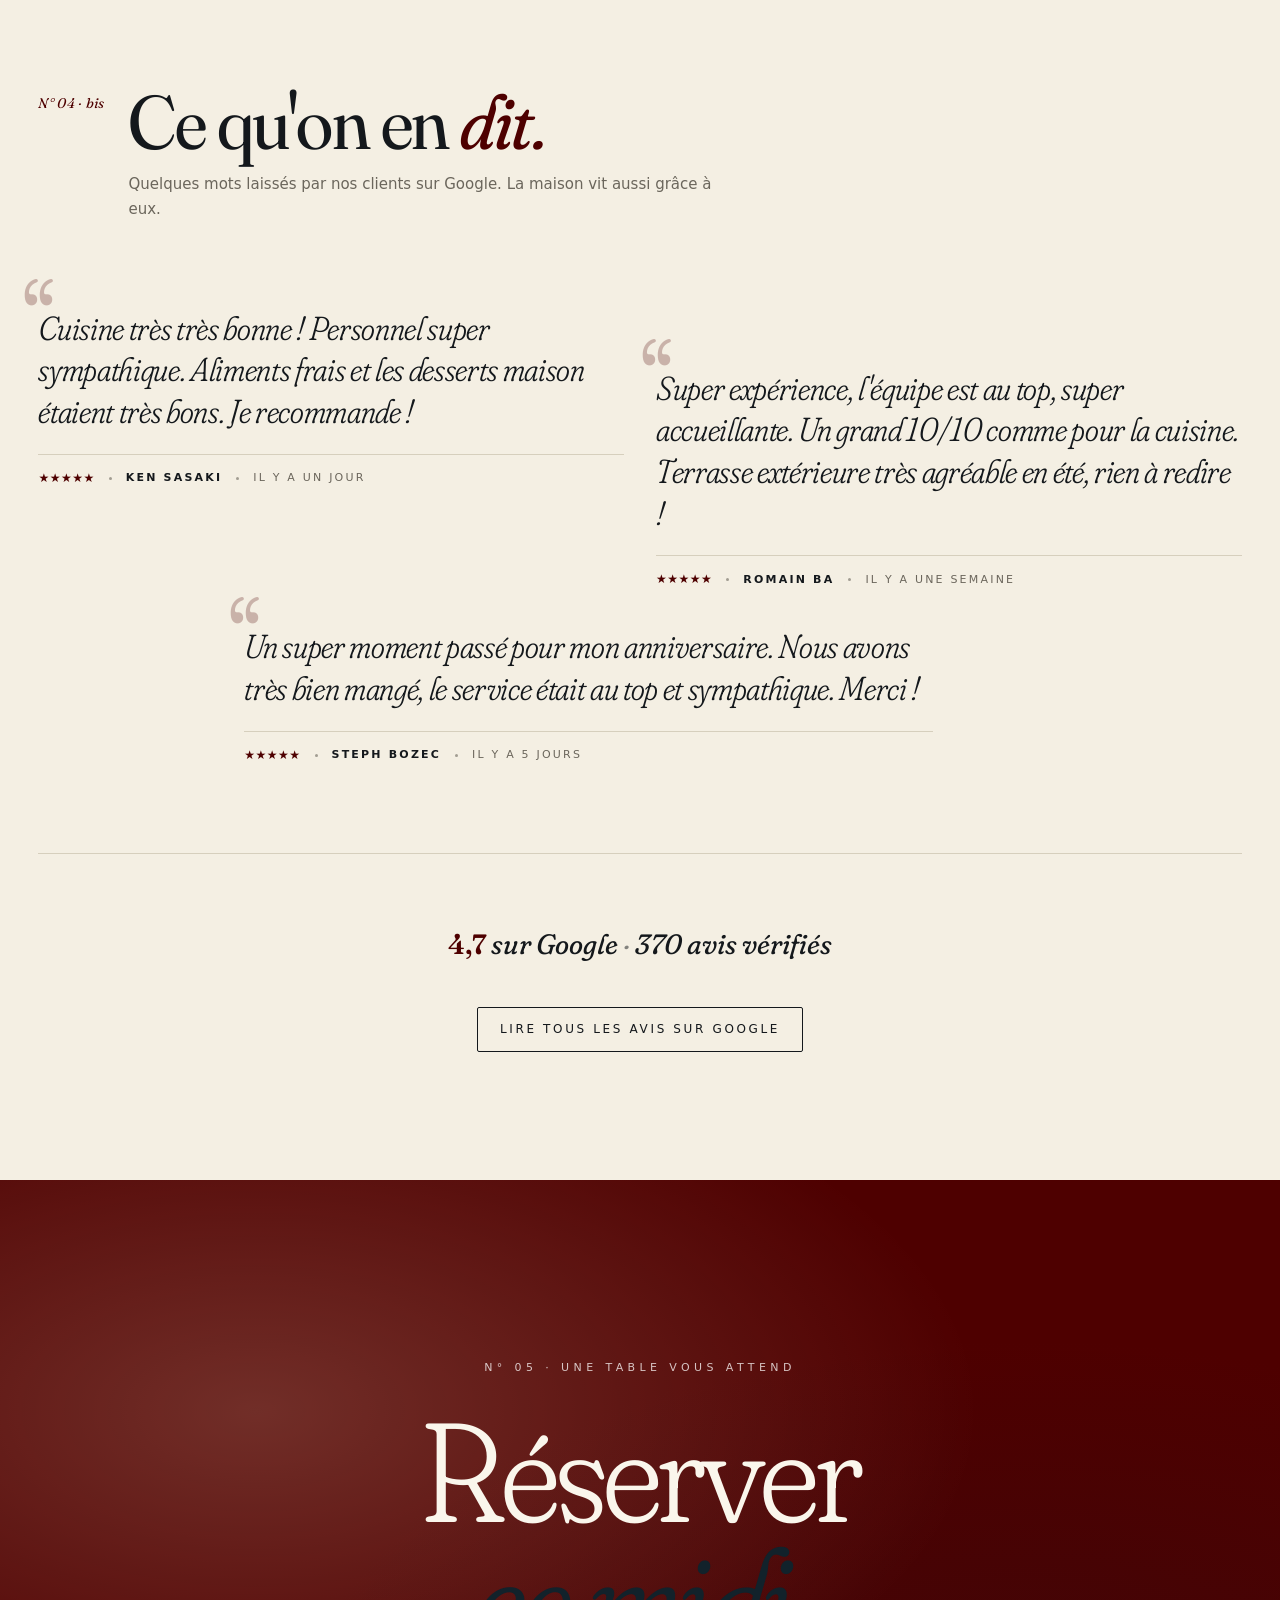
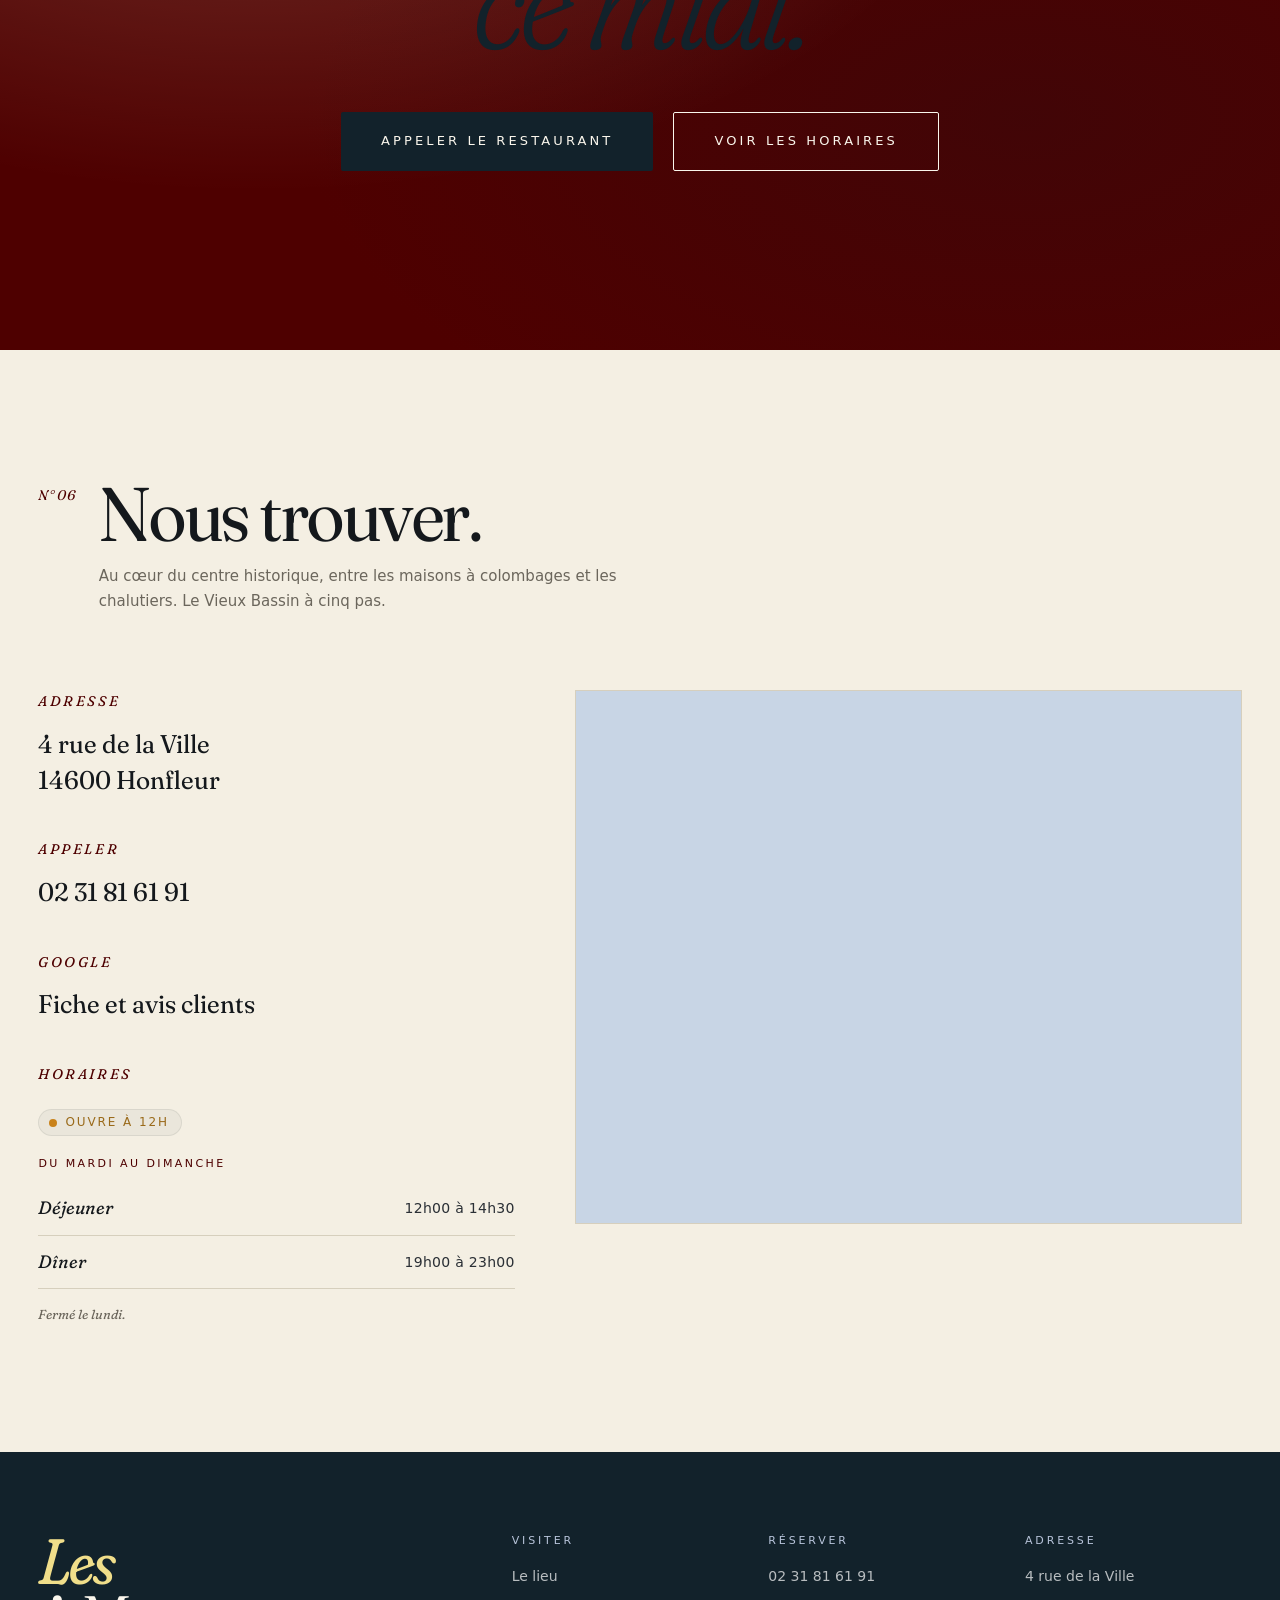
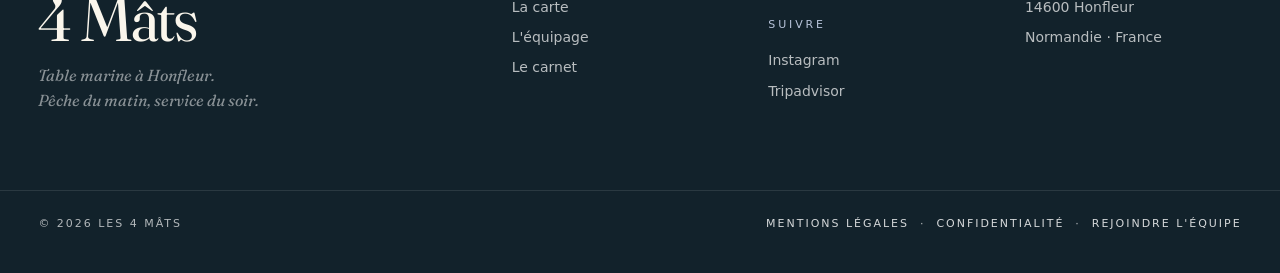
==== commit 3f8334fa: "feat: refonte DA Jade & Paul + pages recrutement Palette Pantone : Red Inferno #4E0000, Blue Finch #" ====
--- a/index.html
+++ b/index.html
@@ -410,7 +410,6 @@
           <img src="assets/terrasse_interieure.jpeg" alt="Salle intérieure du restaurant Les 4 Mâts" loading="lazy">
         </picture>
         <span class="caption">Salle intérieure</span>
-        <div class="sticker sticker--peche" aria-hidden="true">Pêche<br>du jour</div>
       </div>
     </div>
   </div>
@@ -432,8 +431,8 @@
         <p class="chiffre-card__label">sur 7, midi et soir, depuis 2024</p>
       </div>
       <div class="chiffre-card reveal" style="--delay: .24s;">
-        <p class="chiffre-card__num"><em>une</em></p>
-        <p class="chiffre-card__label">table au bord du Vieux Bassin d'Honfleur</p>
+        <p class="chiffre-card__num">N°<em>4</em></p>
+        <p class="chiffre-card__label">rue de la Ville · Vieux Bassin, Honfleur</p>
       </div>
     </div>
   </div>
@@ -538,42 +537,6 @@
   </div>
 </section>
 
-<section class="recrute" id="recrute">
-  <div class="wrap">
-    <div class="recrute__head reveal">
-      <span class="recrute__eyebrow">N° 03 · bis · On recrute</span>
-      <h2 class="recrute__titre">Pourquoi c'est cool<br>de bosser aux<br><em>4 Mâts ?</em></h2>
-      <p class="recrute__sub">Une brigade jeune, une cuisine honnête, la mer à deux pas.</p>
-      <a href="tel:+33231816191" class="recrute__cta">Parle-nous</a>
-    </div>
-    <ul class="recrute__list reveal" style="--delay: .1s;">
-      <li>
-        <span class="recrute__emoji">🐟</span>
-        <span>Des produits frais chaque matin, directement du port de Honfleur</span>
-      </li>
-      <li>
-        <span class="recrute__emoji">🌊</span>
-        <span>Une vue sur le Vieux Bassin (ça aide à se lever le matin)</span>
-      </li>
-      <li>
-        <span class="recrute__emoji">👨‍🍳</span>
-        <span>Une brigade jeune et soudée où chacun a son mot à dire</span>
-      </li>
-      <li>
-        <span class="recrute__emoji">📅</span>
-        <span>Des horaires respectés, une organisation pensée pour l'équipe</span>
-      </li>
-      <li>
-        <span class="recrute__emoji">🤝</span>
-        <span>Un cadre bienveillant, sans la rigidité du gastronomique</span>
-      </li>
-      <li>
-        <span class="recrute__emoji">✨</span>
-        <span>La fierté de servir une cuisine qui ressemble à nos étés normands</span>
-      </li>
-    </ul>
-  </div>
-</section>
 
 <section class="carnet" id="carnet">
   <div class="wrap">
@@ -603,7 +566,6 @@
           <source srcset="assets/desserts.webp" type="image/webp">
           <img src="assets/desserts.jpeg" alt="Desserts de la maison" loading="lazy">
         </picture>
-        <div class="sticker sticker--bassin" aria-hidden="true">Fait<br>maison</div>
       </div>
       <div class="tile tile--4 reveal" style="--delay: .2s;">
         <picture>
@@ -786,6 +748,8 @@
       <a href="mentions-legales.html">Mentions légales</a>
       &nbsp;·&nbsp;
       <a href="confidentialite.html">Confidentialité</a>
+      &nbsp;·&nbsp;
+      <a href="recrute.html">Rejoindre l'équipe</a>
     </span>
   </div>
 </footer>
--- a/assets/css/style.css
+++ b/assets/css/style.css
@@ -375,11 +375,12 @@
 .intro__track .wave {
   font-style: normal;
   font-family: var(--ff-display);
-  font-size: 0.7em;
+  font-size: 1.1em;
   color: var(--accent);
-  opacity: 0.55;
+  opacity: 0.6;
   flex-shrink: 0;
   align-self: center;
+  line-height: 1;
 }
 @keyframes marquee {
   from { transform: translateX(0); }
@@ -524,9 +525,9 @@
   overflow: hidden;
 }
 .equipage .section-head .titles h2 { color: var(--cream-hi); }
-.equipage .section-head .titles h2 em { color: var(--accent-2); }
+.equipage .section-head .titles h2 em { color: var(--marine); }
 .equipage .section-head .titles p { color: rgba(255,255,255,0.65); }
-.equipage .section-head .num { color: var(--accent-2); }
+.equipage .section-head .num { color: var(--marine); }
 
 .equipage__glow {
   position: absolute;
@@ -580,7 +581,7 @@
   font-family: var(--ff-display);
   font-style: italic;
   font-size: 22px;
-  color: var(--accent-2);
+  color: var(--marine);
   font-variation-settings: "opsz" 60, "SOFT" 100, "WONK" 1;
 }
 .equipage__sig span { position: relative; padding-top: 6px; }
@@ -944,7 +945,7 @@
 }
 .site-footer__brand em {
   font-style: italic;
-  color: var(--accent-2);
+  color: var(--sun);
   font-variation-settings: "opsz" 144, "SOFT" 100, "WONK" 1;
 }
 .site-footer__tag {
@@ -960,7 +961,7 @@
   font-weight: 500;
   letter-spacing: 0.26em;
   text-transform: uppercase;
-  color: var(--accent-2);
+  color: var(--marine);
   margin: 0 0 16px;
 }
 .site-footer ul { list-style: none; padding: 0; margin: 0; }
@@ -1071,12 +1072,12 @@
 }
 .nav-overlay__links a:active,
 .nav-overlay__links a:hover {
-  color: var(--accent-2);
+  color: var(--marine);
   transform: translateX(8px);
 }
 .nav-overlay__links em {
   font-style: italic;
-  color: var(--accent-2);
+  color: var(--marine);
   font-variation-settings: "opsz" 144, "SOFT" 100, "WONK" 1;
 }
 .nav-overlay__foot {
@@ -1092,7 +1093,7 @@
   flex-shrink: 0;
 }
 .nav-overlay__foot a {
-  color: var(--accent-2);
+  color: var(--marine);
   font-weight: 500;
 }
 .nav-overlay__lang {
@@ -1196,49 +1197,7 @@
   border-color: rgba(244, 239, 227, 0.5);
 }
 .nav-overlay__close:hover span,
-.nav-overlay__close:focus-visible span { background: var(--accent-2); }
-
-.sticker {
-  position: absolute;
-  z-index: 3;
-  display: flex;
-  align-items: center;
-  justify-content: center;
-  text-align: center;
-  width: 96px;
-  height: 96px;
-  border-radius: 50%;
-  border: 2px dashed rgba(240,222,138,0.7);
-  background: rgba(78,0,0,0.88);
-  color: var(--sun);
-  font-family: var(--ff-script);
-  font-size: 13px;
-  font-weight: 700;
-  line-height: 1.25;
-  padding: 10px;
-  backdrop-filter: blur(4px);
-  -webkit-backdrop-filter: blur(4px);
-  pointer-events: none;
-  user-select: none;
-  transition: transform 0.4s var(--ease);
-}
-.sticker--peche {
-  bottom: -22px;
-  right: -22px;
-  transform: rotate(8deg);
-}
-.sticker--bassin {
-  top: 16px;
-  right: -16px;
-  transform: rotate(-5deg);
-  width: 82px;
-  height: 82px;
-  font-size: 12px;
-}
-.concept__image:hover .sticker,
-.tile:hover .sticker { transform: rotate(0deg) scale(1.06); }
-.sticker--peche { transform: rotate(8deg); }
-.concept__image:hover .sticker--peche { transform: rotate(2deg) scale(1.06); }
+.nav-overlay__close:focus-visible span { background: var(--marine); }
 
 .chiffres {
   background: var(--bg-deep);
@@ -1424,7 +1383,7 @@
   }
   .hero__scroll { display: none; }
 
-  .intro__track { font-size: clamp(28px, 5vw, 58px); gap: 24px; }
+  .intro__track { font-size: clamp(28px, 5vw, 58px); gap: 24px; animation-duration: 24s; }
 
   .concept__grid { grid-template-columns: 1fr; gap: 32px; }
   .concept__text p { max-width: 100%; font-size: clamp(18px, 2.4vw, 22px); }
@@ -1504,7 +1463,7 @@
   .hero__meta { font-size: 10px; line-height: 1.95; }
 
   .intro { padding: 24px 0; }
-  .intro__track { font-size: clamp(18px, 5vw, 28px); gap: 16px; font-weight: 400; }
+  .intro__track { font-size: clamp(18px, 5vw, 28px); gap: 16px; font-weight: 400; animation-duration: 32s; }
 
   .section-head {
     grid-template-columns: 1fr;
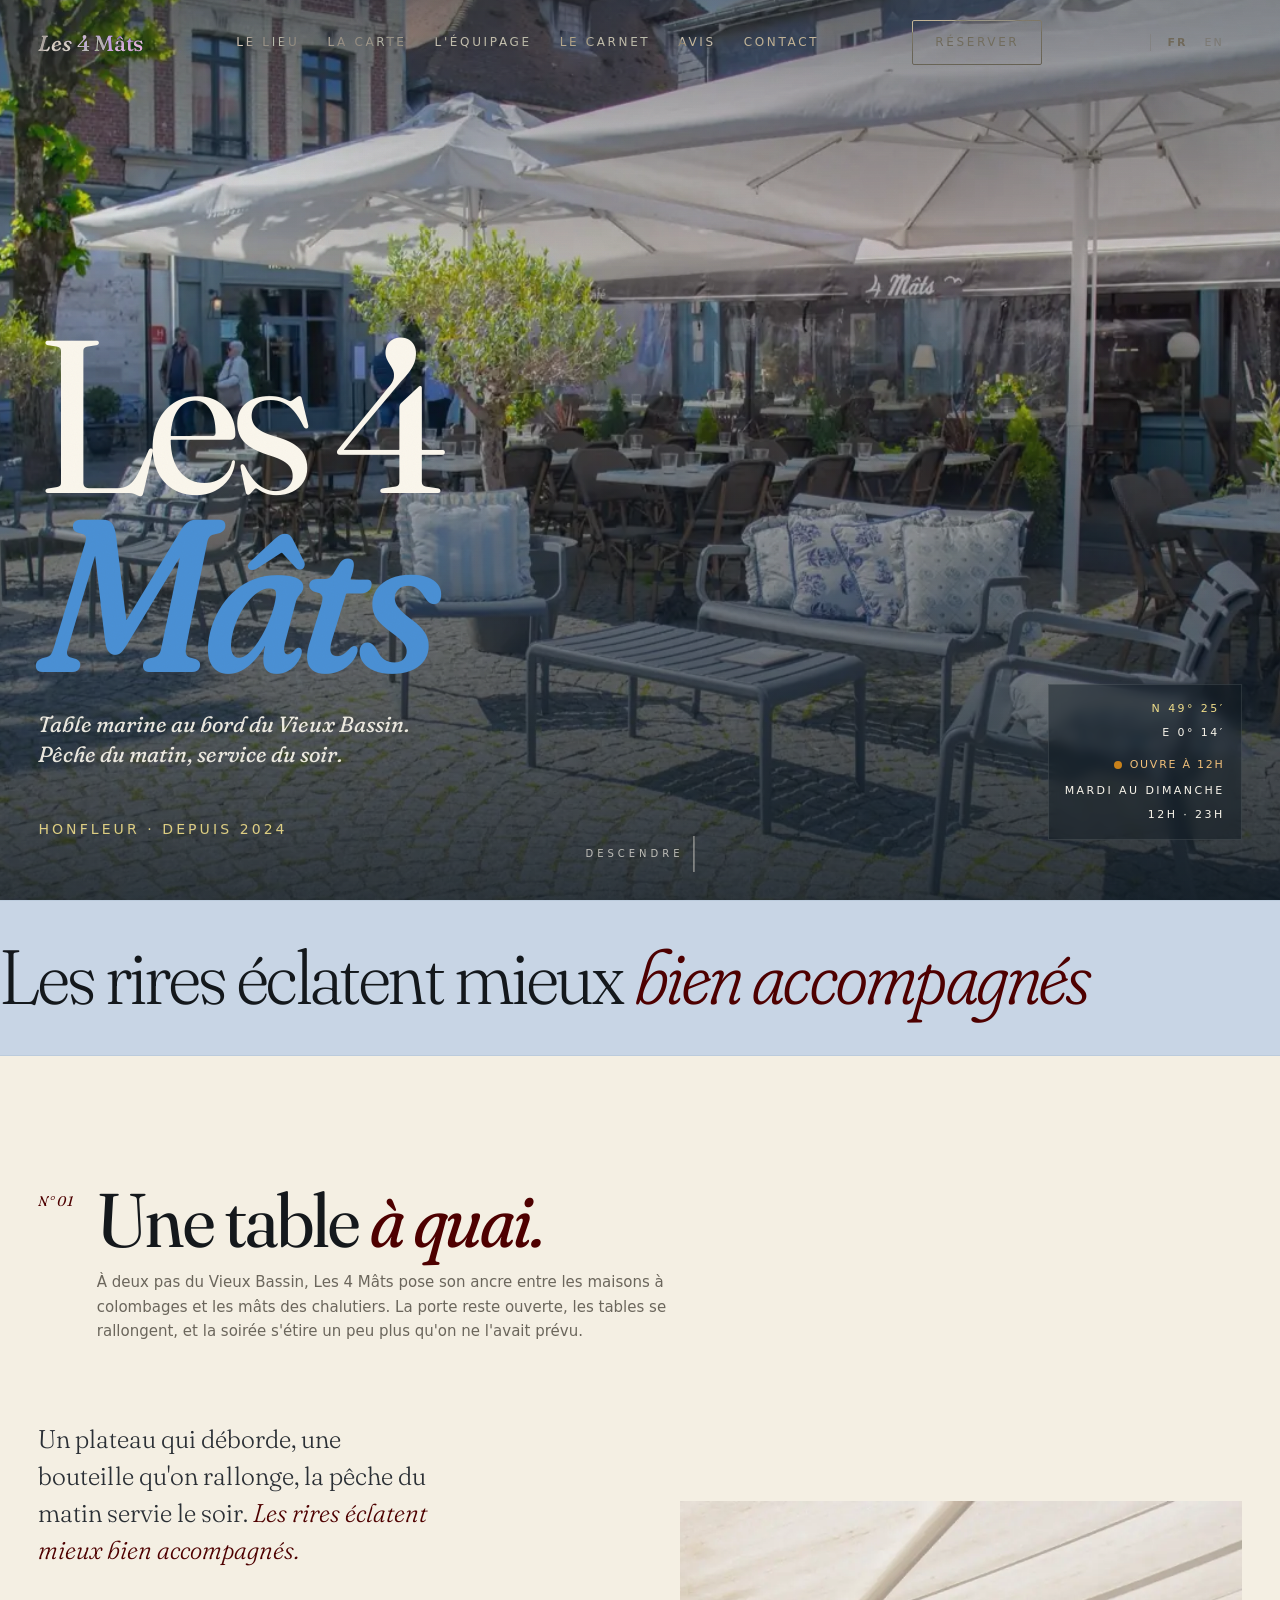
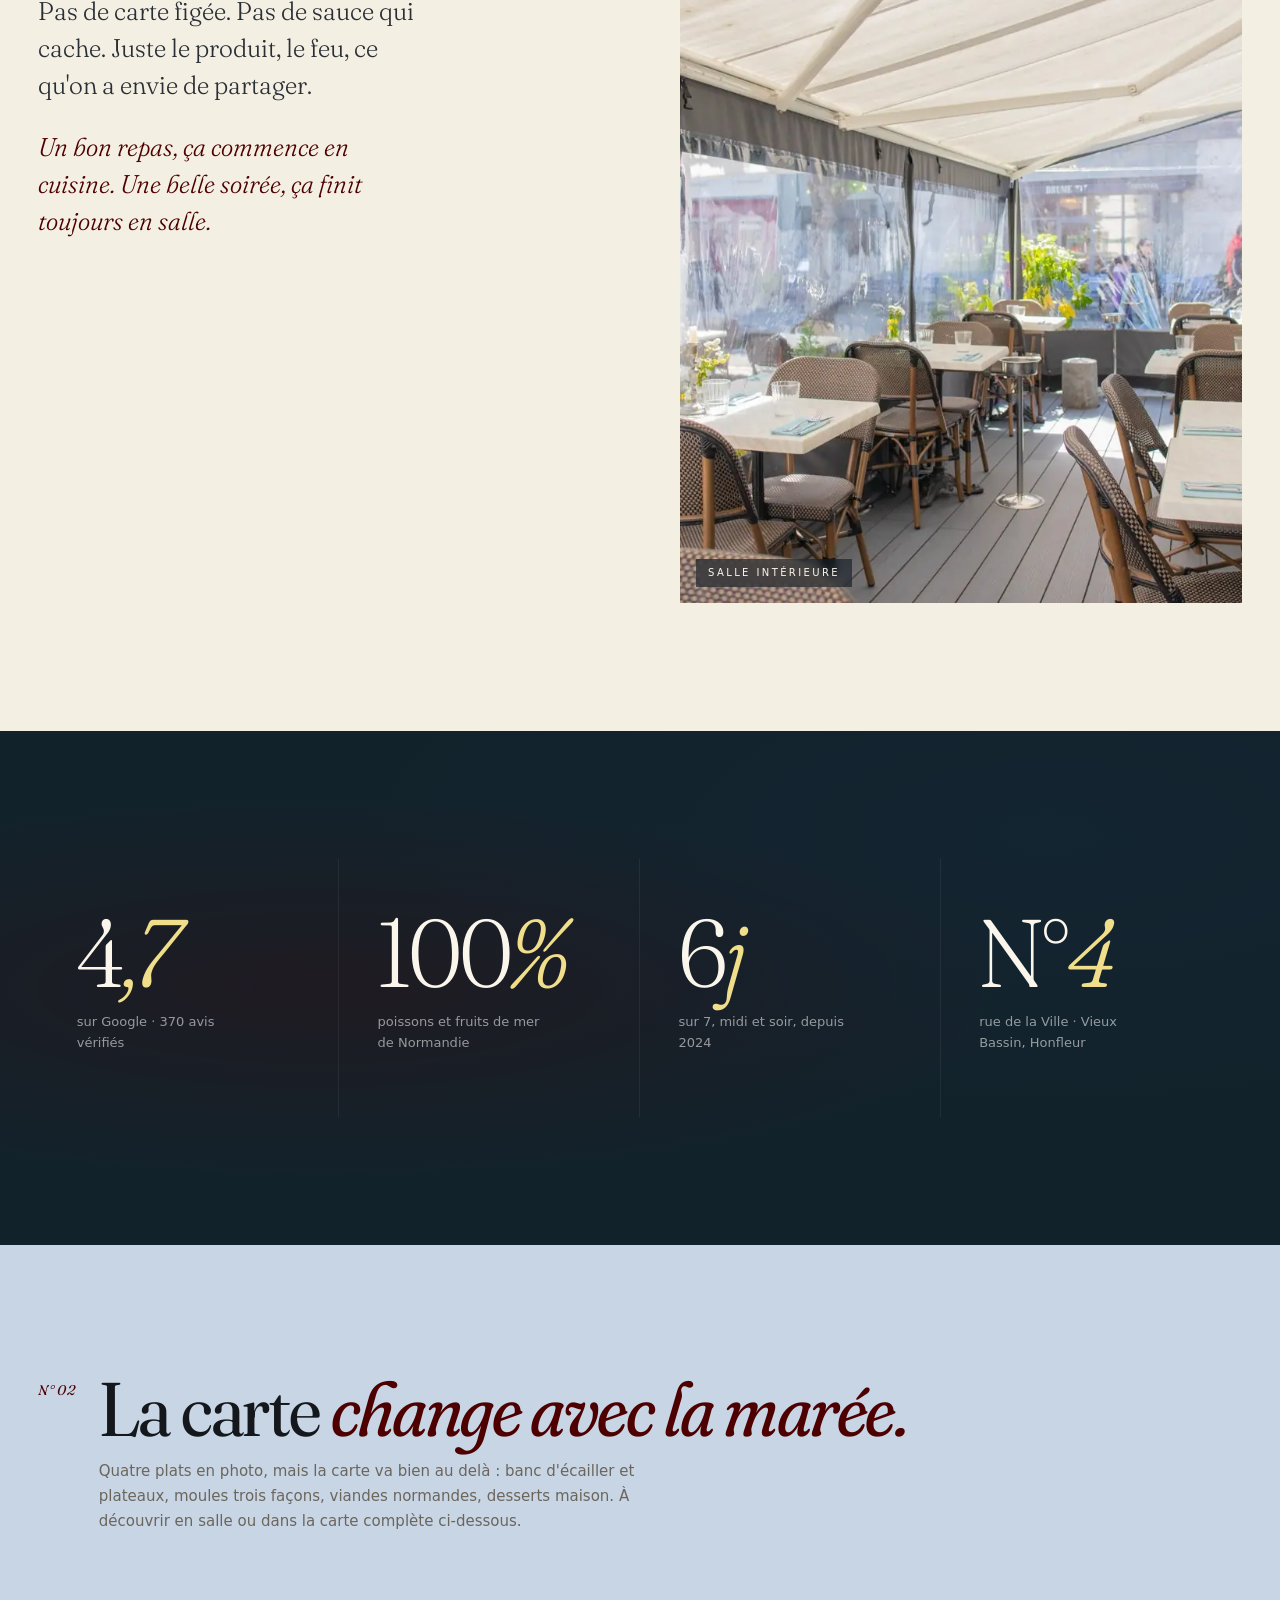
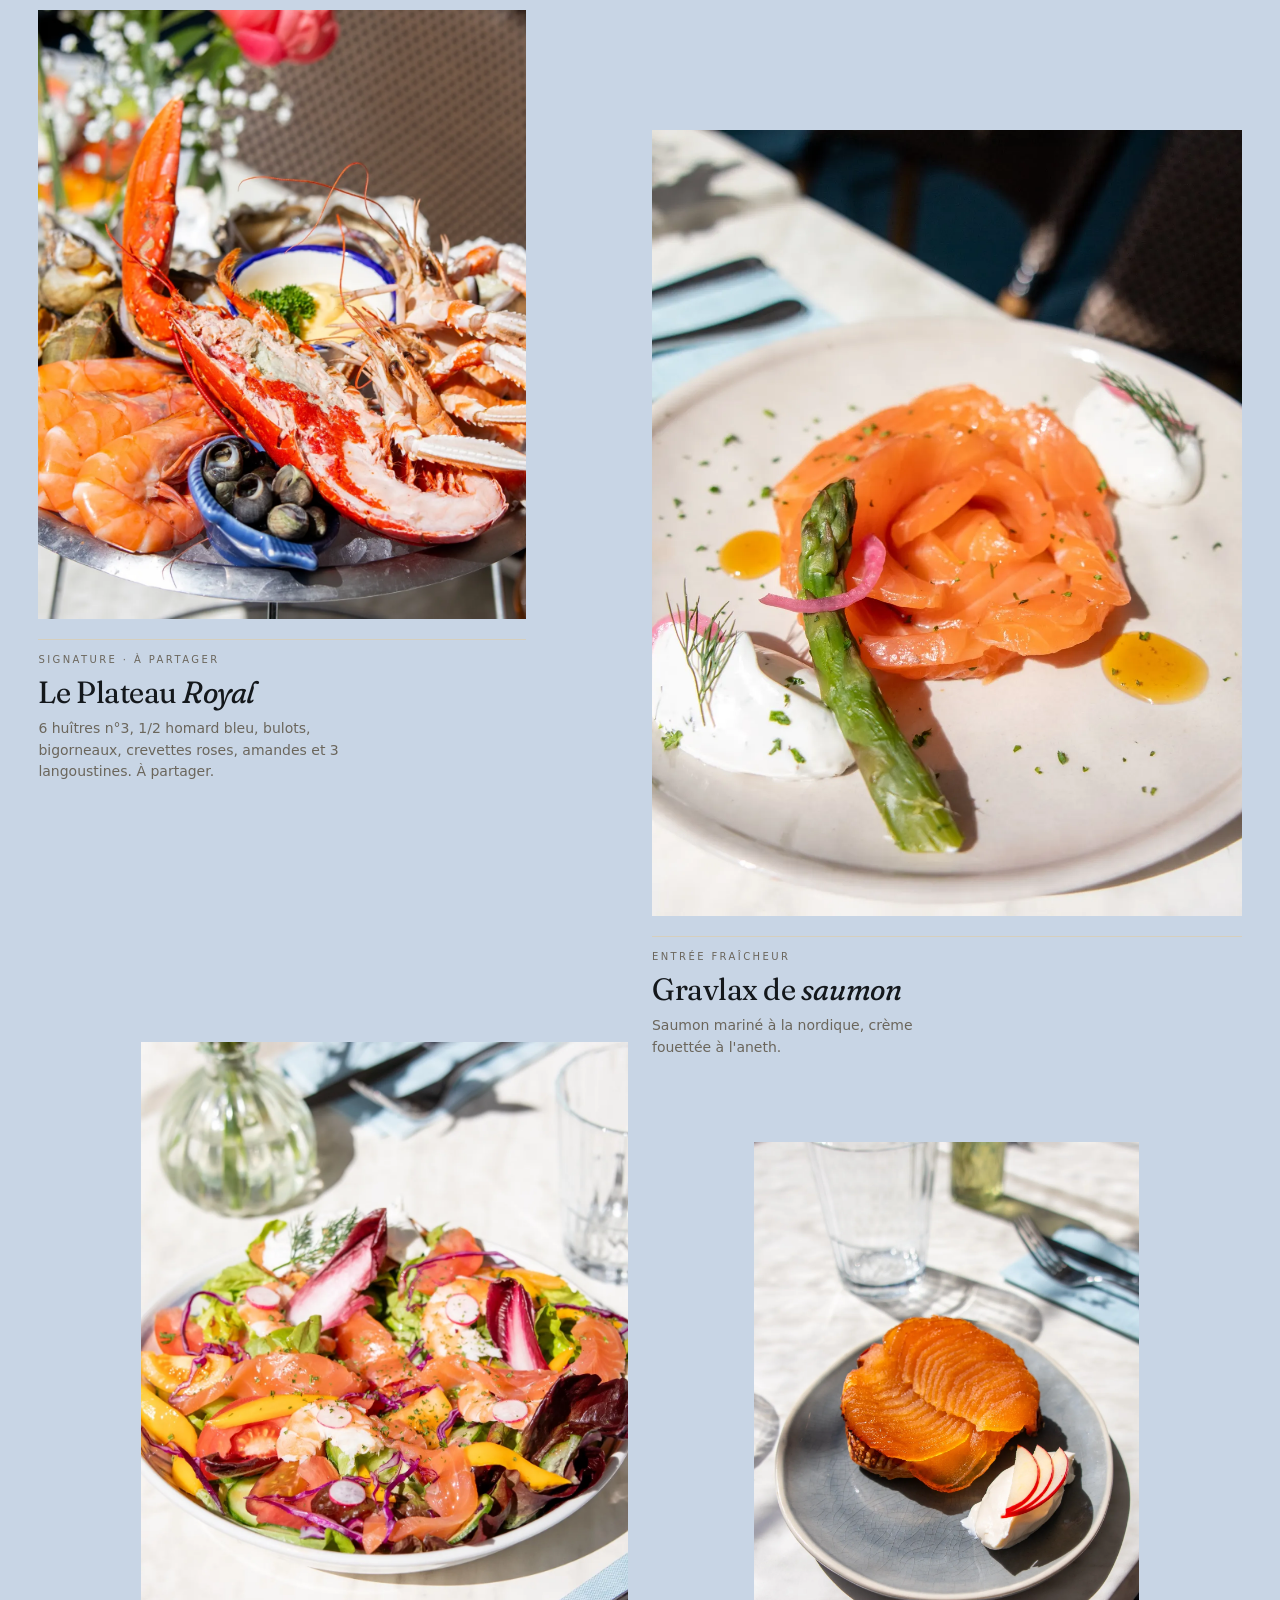
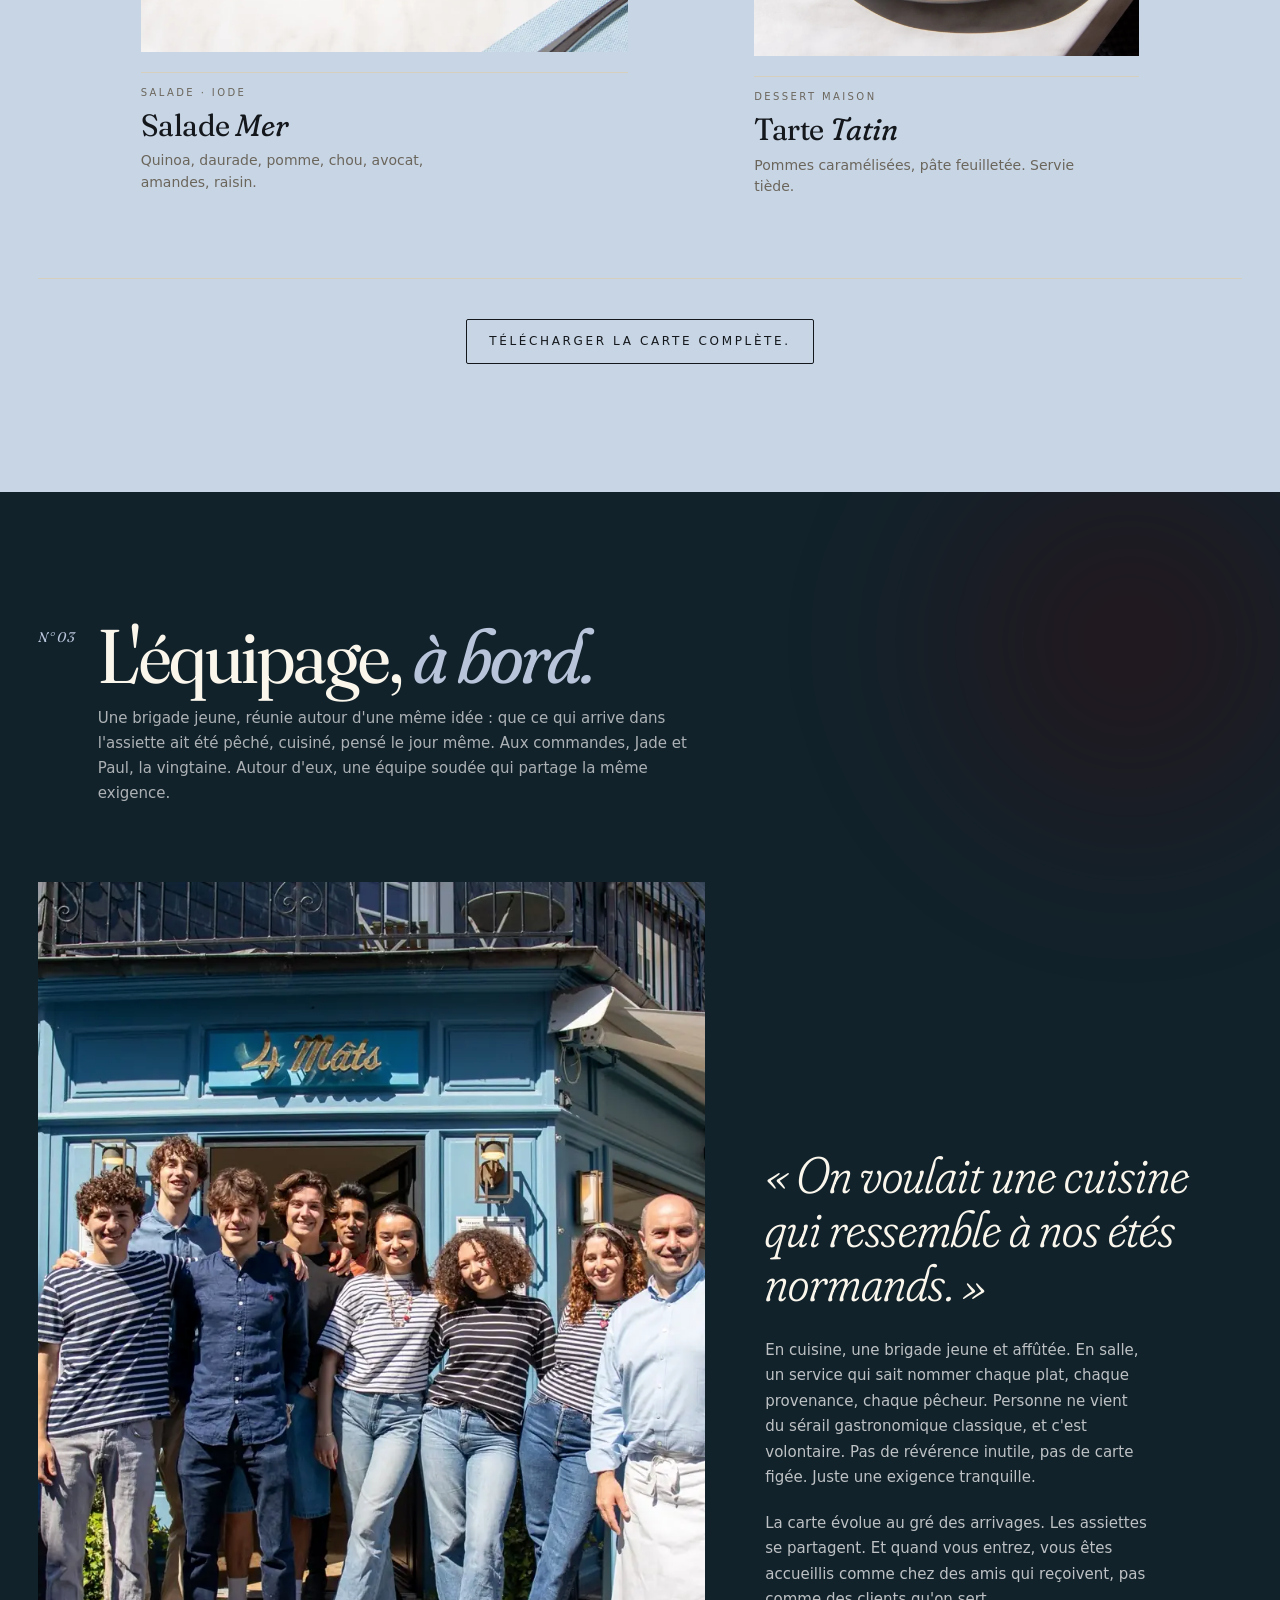
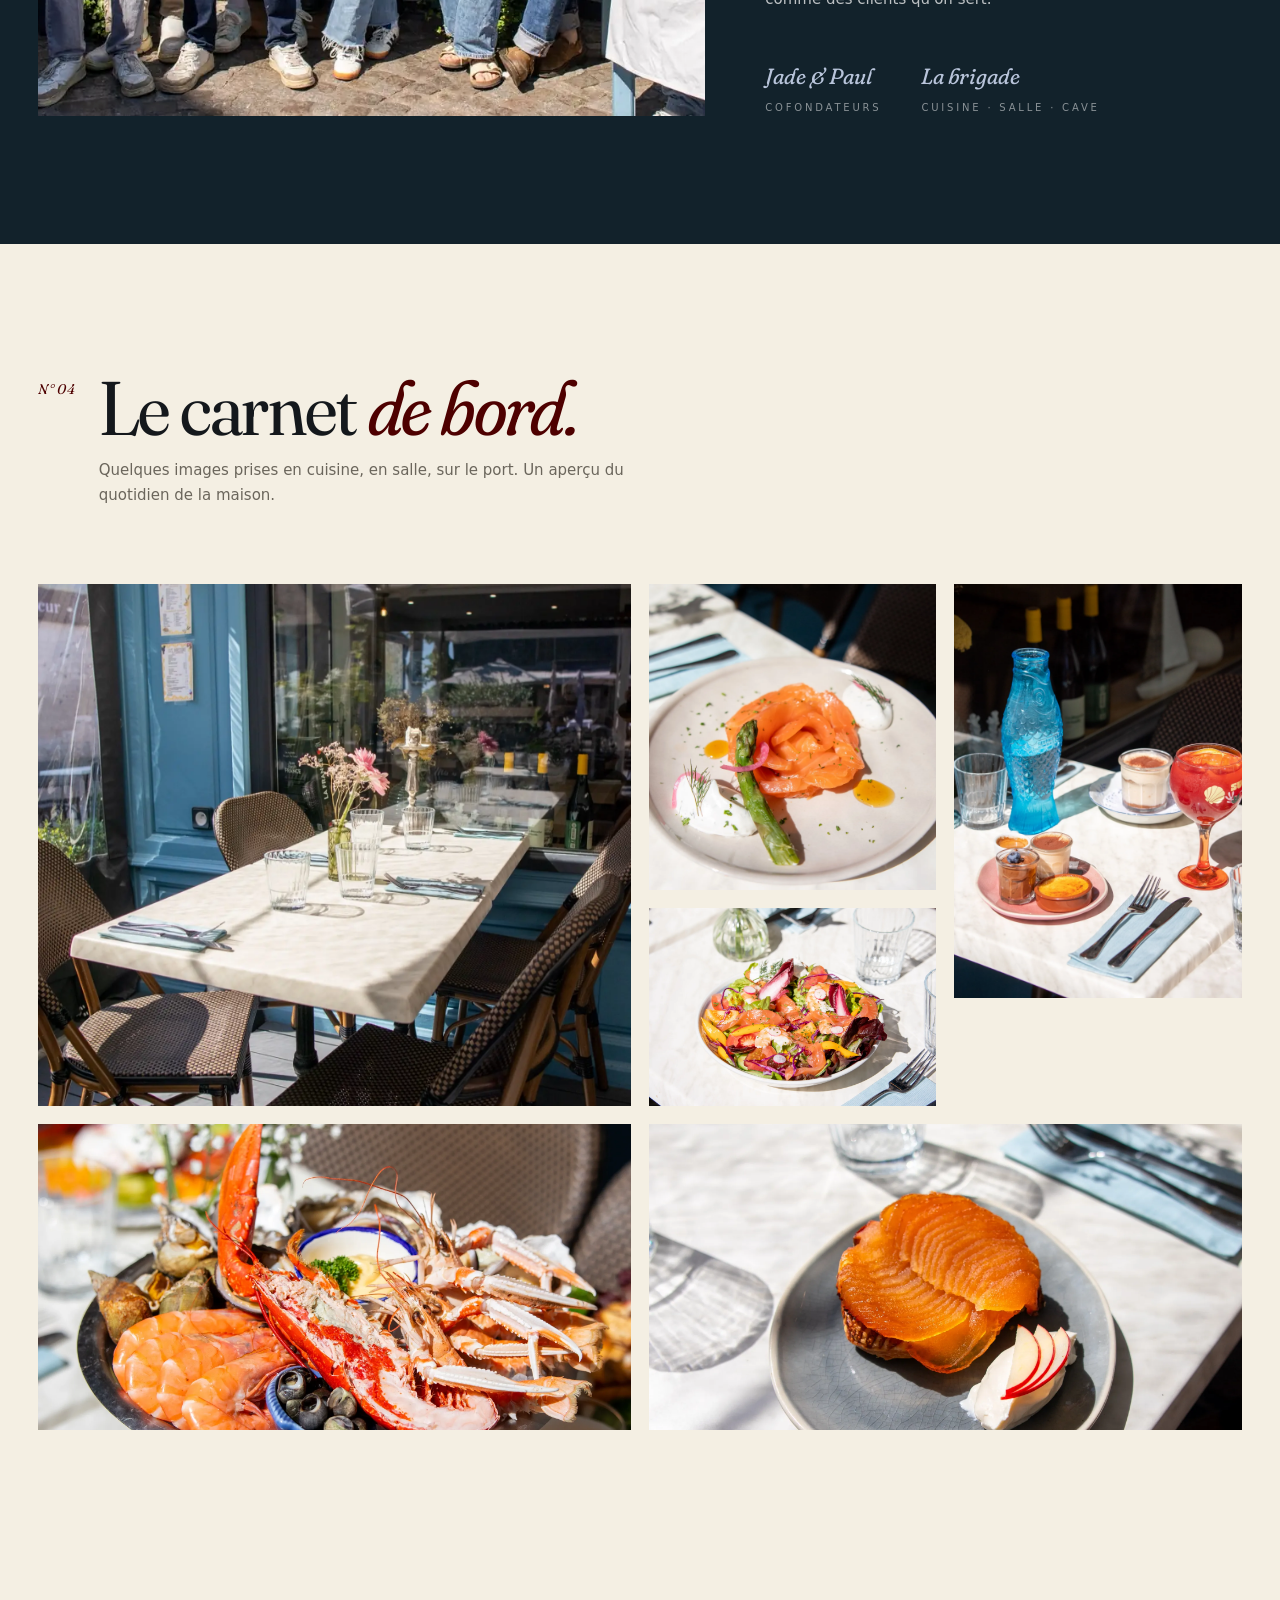
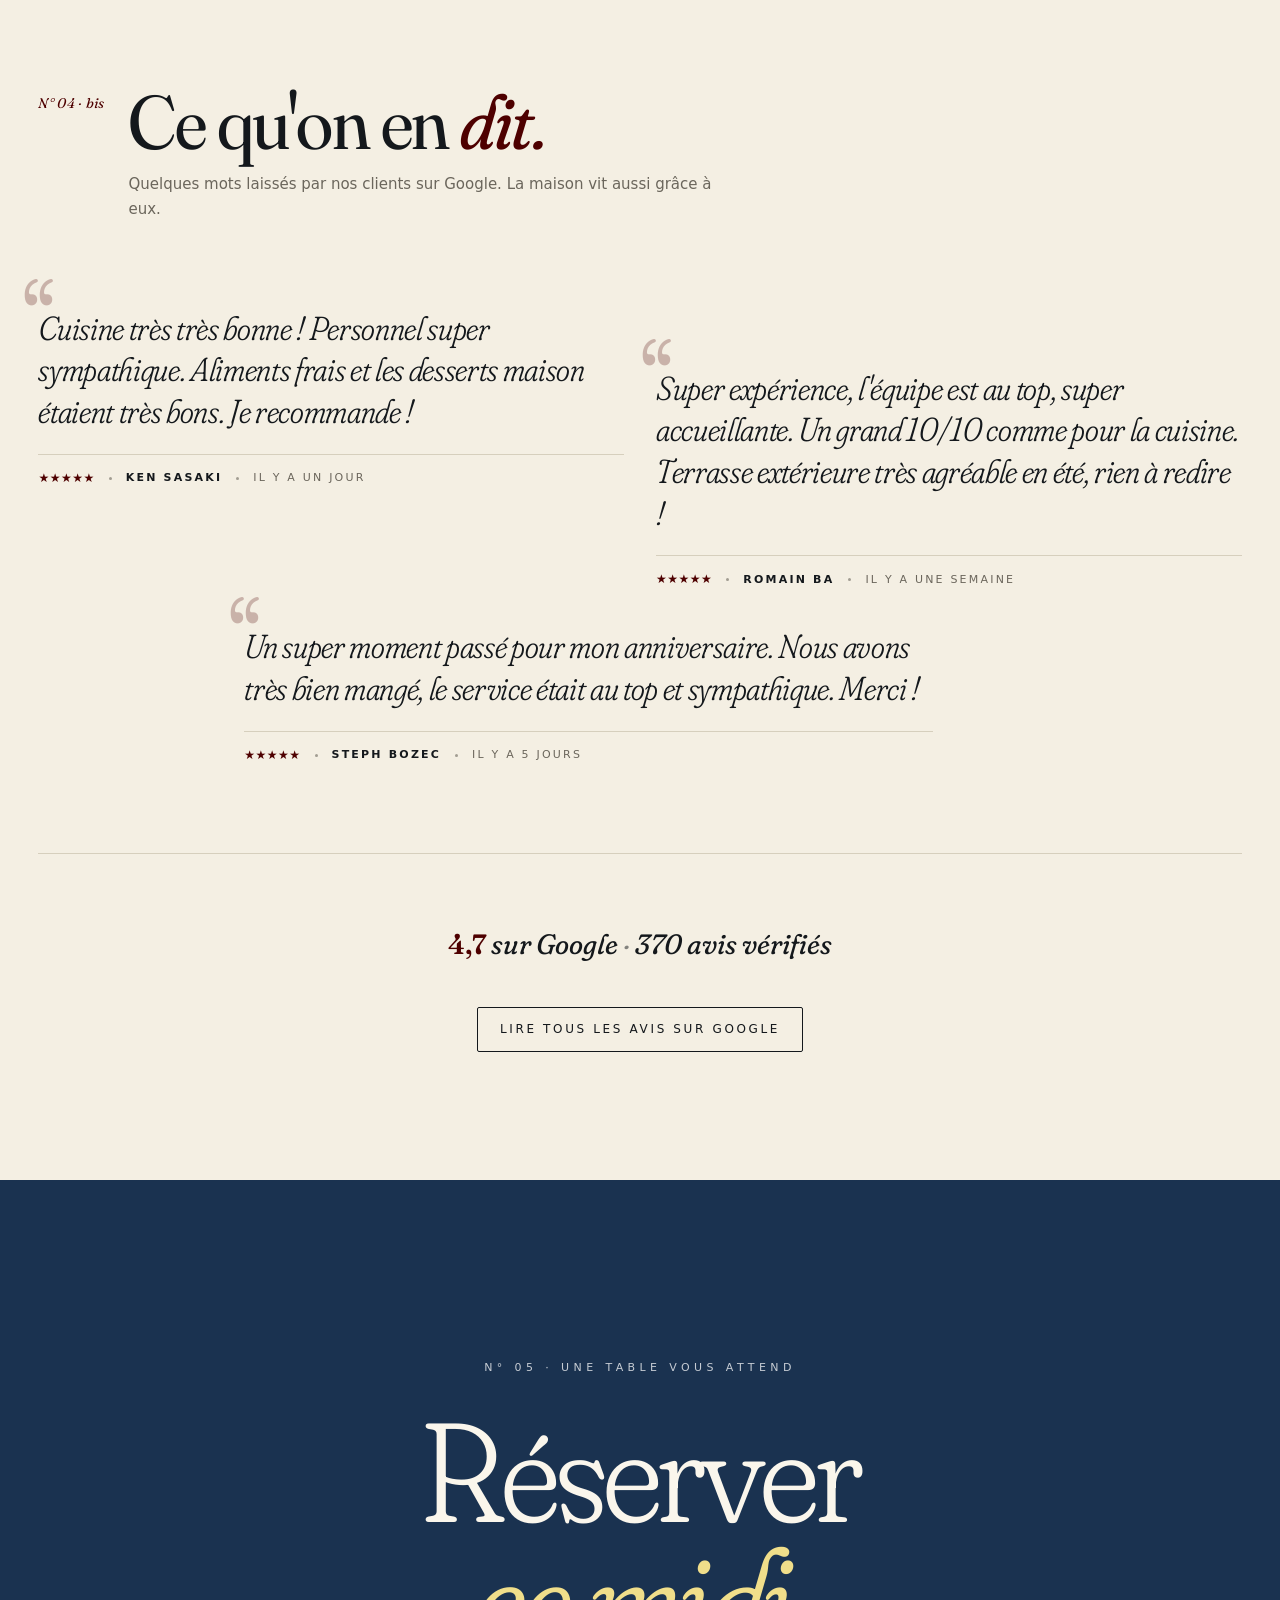
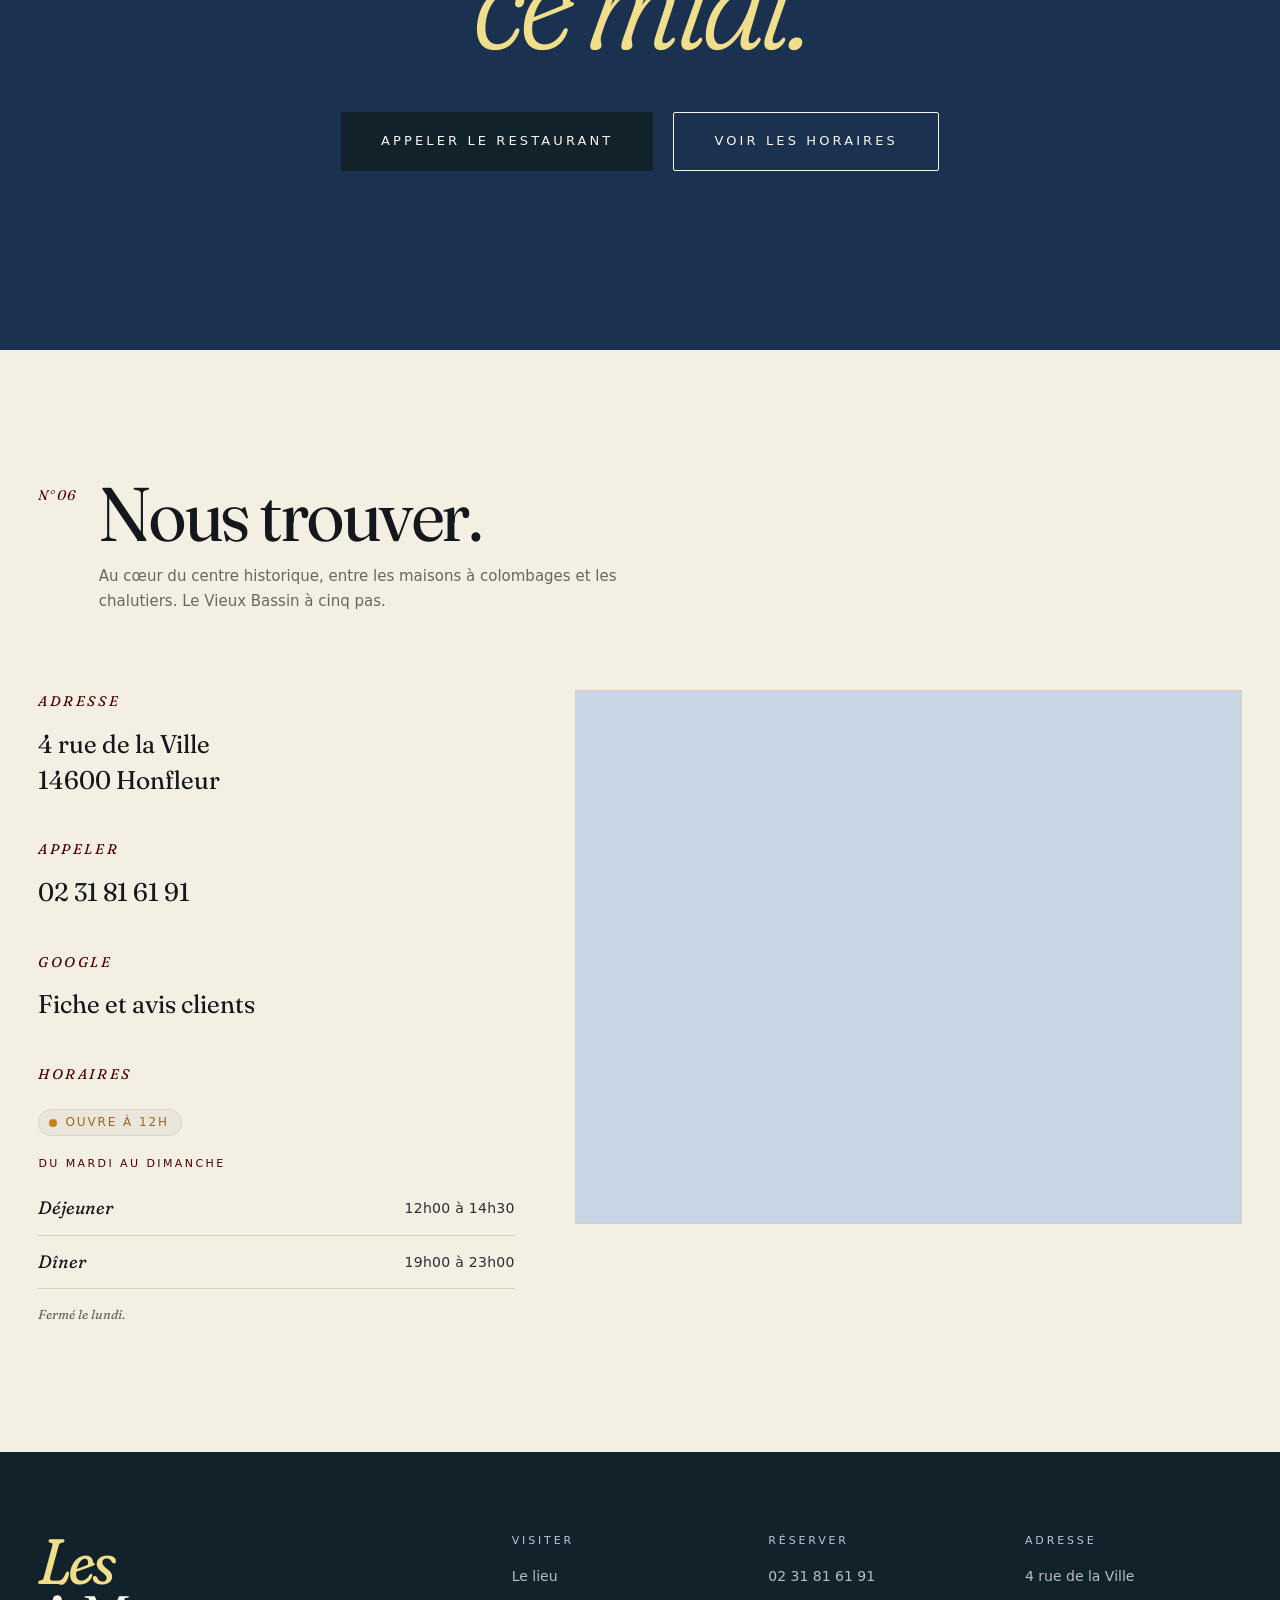
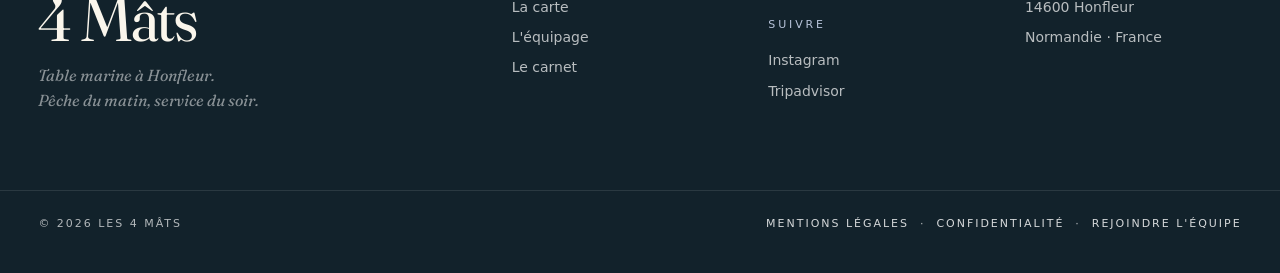
==== commit dd160dc7: "design: retours Paul - hero, intro défilante, section réservation, carnet Hero : - "Mâts" en bleu vi" ====
--- a/index.html
+++ b/index.html
@@ -585,12 +585,6 @@
           <img src="assets/tarte_tatin.jpeg" alt="Tarte tatin" loading="lazy">
         </picture>
       </div>
-      <div class="tile tile--7 reveal" style="--delay: .15s;">
-        <picture>
-          <source srcset="assets/terrasse_interieure.webp" type="image/webp">
-          <img src="assets/terrasse_interieure.jpeg" alt="Salle intérieure" loading="lazy">
-        </picture>
-      </div>
     </div>
   </div>
 </section>
--- a/assets/css/style.css
+++ b/assets/css/style.css
@@ -135,11 +135,12 @@
 }
 .brand {
   font-family: var(--ff-display);
-  font-size: 20px;
+  font-size: 22px;
   letter-spacing: -0.01em;
   font-variation-settings: "opsz" 30, "SOFT" 40, "WONK" 1;
   font-weight: 500;
   line-height: 1;
+  text-shadow: 0 1px 4px rgba(0,0,0,0.35);
 }
 .brand em { font-style: italic; font-variation-settings: "opsz" 30, "SOFT" 100, "WONK" 1; }
 
@@ -269,7 +270,7 @@
   font-style: italic;
   font-weight: 500;
   font-variation-settings: "opsz" 144, "SOFT" 100, "WONK" 1;
-  color: var(--marine);
+  color: #4A90D4;
 }
 .hero__sub {
   font-family: var(--ff-body);
@@ -277,7 +278,7 @@
   letter-spacing: 0.22em;
   text-transform: uppercase;
   color: var(--sun);
-  margin: 20px 0 0;
+  margin: 48px 0 0;
   font-weight: 500;
   opacity: 0.9;
 }
@@ -301,11 +302,11 @@
   color: var(--cream-hi);
   opacity: 1;
   line-height: 2.2;
-  background: rgba(15,26,34,0.32);
+  background: rgba(15,26,34,0.48);
   padding: 12px 16px;
   backdrop-filter: blur(6px);
   -webkit-backdrop-filter: blur(6px);
-  border: 1px solid rgba(255,255,255,0.06);
+  border: 1px solid rgba(255,255,255,0.1);
 }
 .hero__meta strong { font-weight: 500; color: var(--sun); }
 
@@ -355,7 +356,7 @@
 }
 .intro__track {
   display: flex;
-  gap: 36px;
+  gap: 20px;
   align-items: baseline;
   white-space: nowrap;
   font-family: var(--ff-display);
@@ -365,7 +366,7 @@
   letter-spacing: -0.02em;
   color: var(--ink);
   line-height: 1;
-  animation: marquee 18s linear infinite;
+  animation: marquee 10s linear infinite;
 }
 .intro__track em {
   font-style: italic;
@@ -377,7 +378,7 @@
   font-family: var(--ff-display);
   font-size: 1.1em;
   color: var(--accent);
-  opacity: 0.6;
+  opacity: 0.85;
   flex-shrink: 0;
   align-self: center;
   line-height: 1;
@@ -622,9 +623,8 @@
 .tile--2 { grid-column: 7 / span 3; grid-row: span 3; }
 .tile--3 { grid-column: 10 / span 3; grid-row: span 4; }
 .tile--4 { grid-column: 7 / span 3; grid-row: span 2; }
-.tile--5 { grid-column: 1 / span 4; grid-row: span 3; }
-.tile--6 { grid-column: 5 / span 4; grid-row: span 3; }
-.tile--7 { grid-column: 9 / span 4; grid-row: span 3; }
+.tile--5 { grid-column: 1 / span 6; grid-row: span 3; }
+.tile--6 { grid-column: 7 / span 6; grid-row: span 3; }
 
 .avis {
   background: var(--bg);
@@ -724,21 +724,12 @@
 }
 
 .reserver {
-  background: var(--accent);
+  background: var(--navy);
   color: var(--cream-hi);
   text-align: center;
   padding: clamp(100px, 14vw, 180px) 0;
   position: relative;
   overflow: hidden;
-}
-.reserver::before {
-  content: "";
-  position: absolute;
-  inset: 0;
-  background:
-    radial-gradient(ellipse at 20% 30%, rgba(255,230,200,0.2), transparent 50%),
-    radial-gradient(ellipse at 80% 70%, rgba(15,26,34,0.2), transparent 50%);
-  pointer-events: none;
 }
 .reserver__eye {
   display: block;
@@ -765,7 +756,7 @@
 }
 .reserver h2 em {
   font-style: italic;
-  color: var(--bg-deep);
+  color: var(--sun);
   font-variation-settings: "opsz" 144, "SOFT" 100, "WONK" 1;
 }
 .reserver__actions {
@@ -1379,11 +1370,11 @@
   .hero__meta {
     text-align: left;
     line-height: 1.9;
-    opacity: 0.75;
+    opacity: 0.9;
   }
   .hero__scroll { display: none; }
 
-  .intro__track { font-size: clamp(28px, 5vw, 58px); gap: 24px; animation-duration: 24s; }
+  .intro__track { font-size: clamp(28px, 5vw, 58px); gap: 14px; animation-duration: 16s; }
 
   .concept__grid { grid-template-columns: 1fr; gap: 32px; }
   .concept__text p { max-width: 100%; font-size: clamp(18px, 2.4vw, 22px); }
@@ -1426,7 +1417,6 @@
   .tile--4 { grid-column: 1 / span 3; grid-row: span 2; }
   .tile--5 { grid-column: 1 / span 3; grid-row: span 3; }
   .tile--6 { grid-column: 4 / span 3; grid-row: span 3; }
-  .tile--7 { grid-column: 1 / span 6; grid-row: span 4; }
 
   .contact__grid { grid-template-columns: 1fr; gap: 32px; }
   .contact__map { aspect-ratio: 4/3; order: -1; }
@@ -1463,7 +1453,7 @@
   .hero__meta { font-size: 10px; line-height: 1.95; }
 
   .intro { padding: 24px 0; }
-  .intro__track { font-size: clamp(18px, 5vw, 28px); gap: 16px; font-weight: 400; animation-duration: 32s; }
+  .intro__track { font-size: clamp(18px, 5vw, 28px); gap: 12px; font-weight: 400; animation-duration: 22s; }
 
   .section-head {
     grid-template-columns: 1fr;
@@ -1496,11 +1486,11 @@
     grid-auto-rows: 160px;
     gap: 10px;
   }
-  .tile--1, .tile--2, .tile--3, .tile--4, .tile--5, .tile--6, .tile--7 {
+  .tile--1, .tile--2, .tile--3, .tile--4, .tile--5, .tile--6 {
     grid-column: auto !important;
     grid-row: span 1 !important;
   }
-  .tile--1, .tile--7 { grid-column: 1 / -1 !important; grid-row: span 2 !important; }
+  .tile--1 { grid-column: 1 / -1 !important; grid-row: span 2 !important; }
 
   .reserver { padding: clamp(70px, 16vw, 120px) 0; }
   .reserver h2 { font-size: clamp(48px, 14vw, 96px); margin-bottom: 32px; }
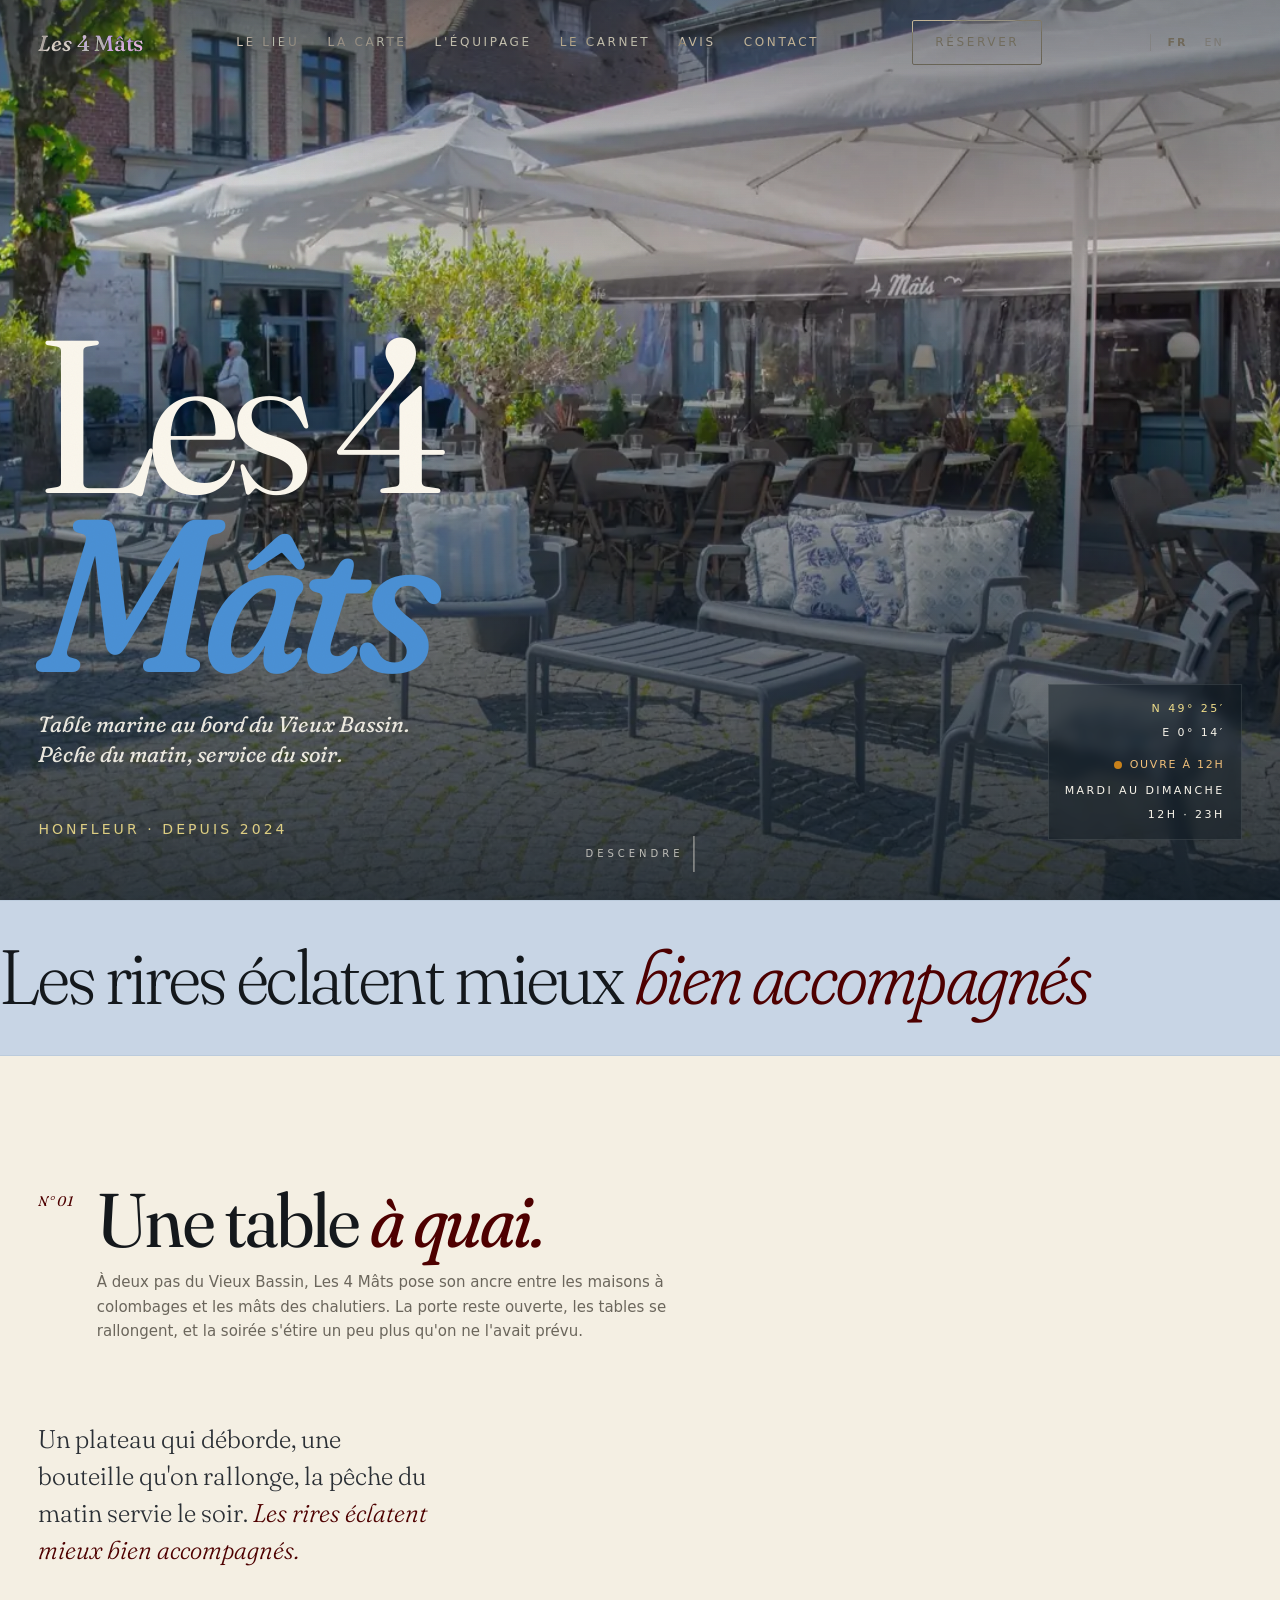
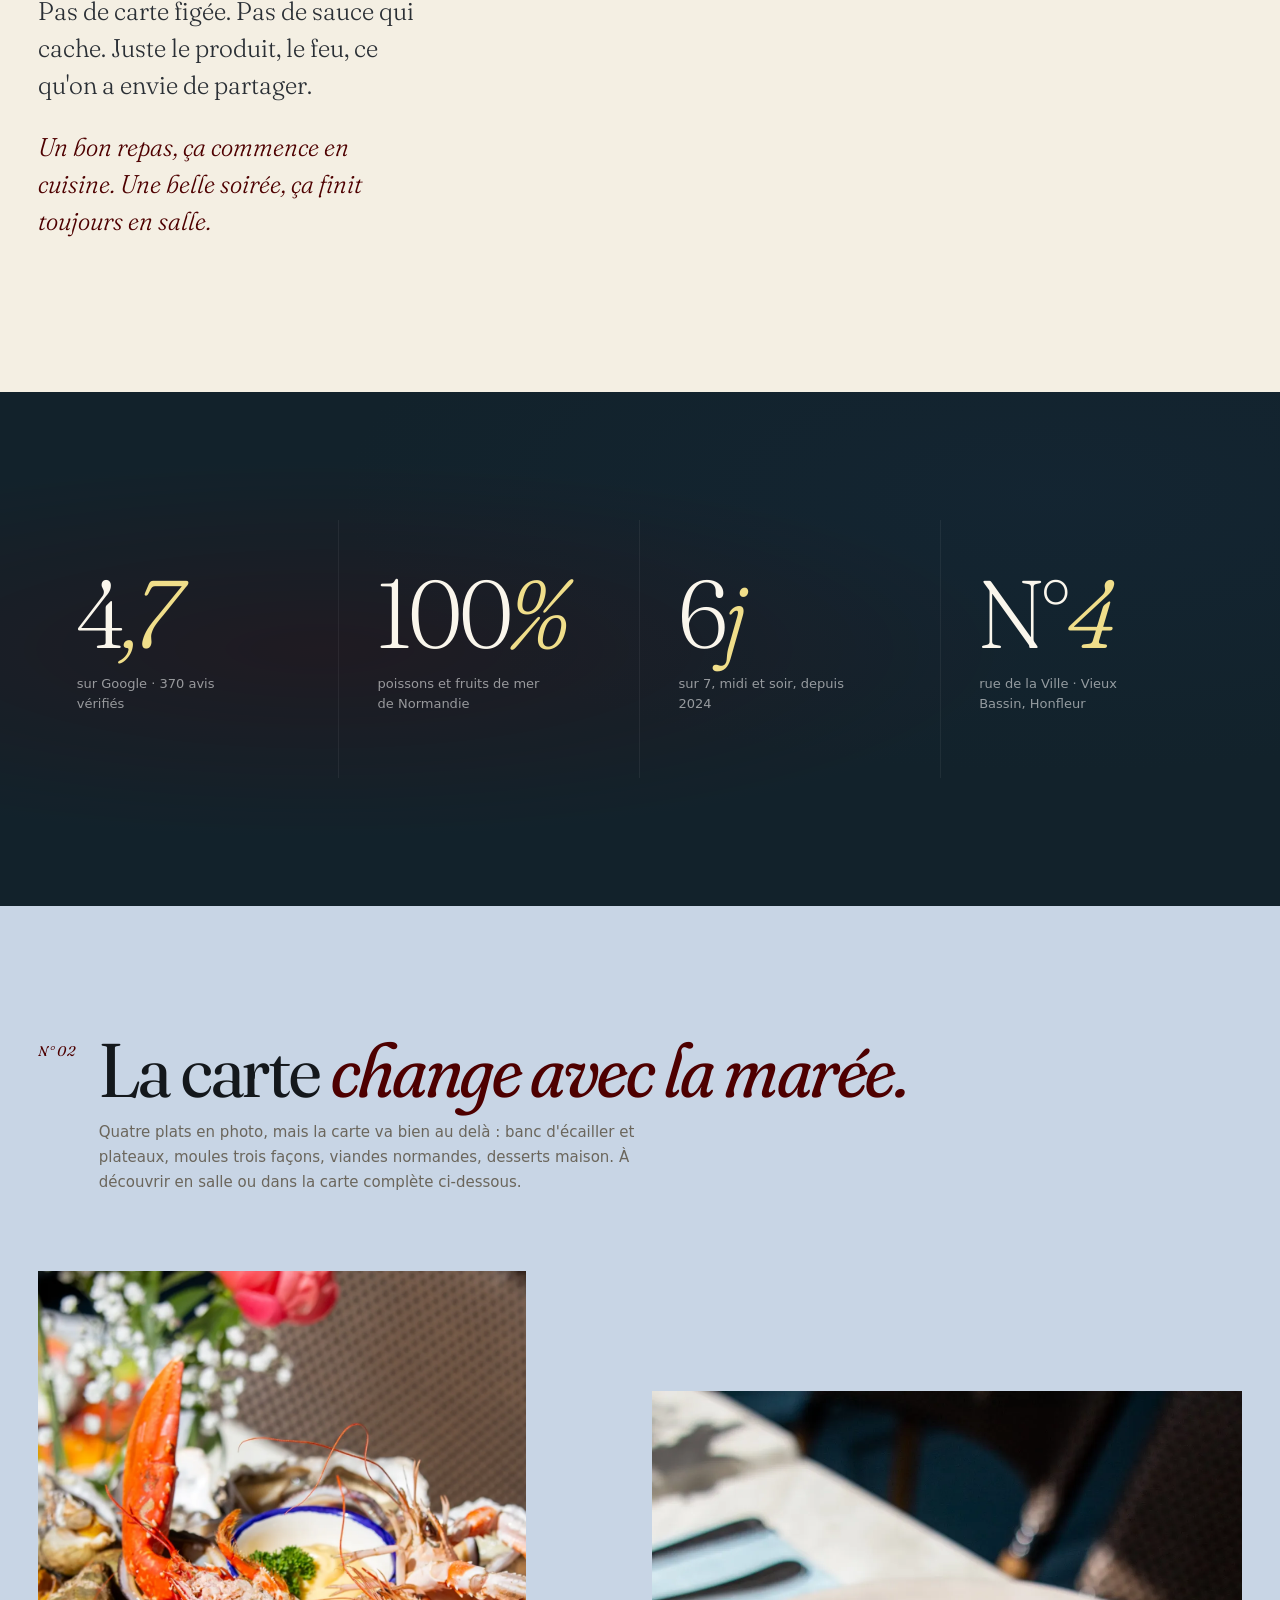
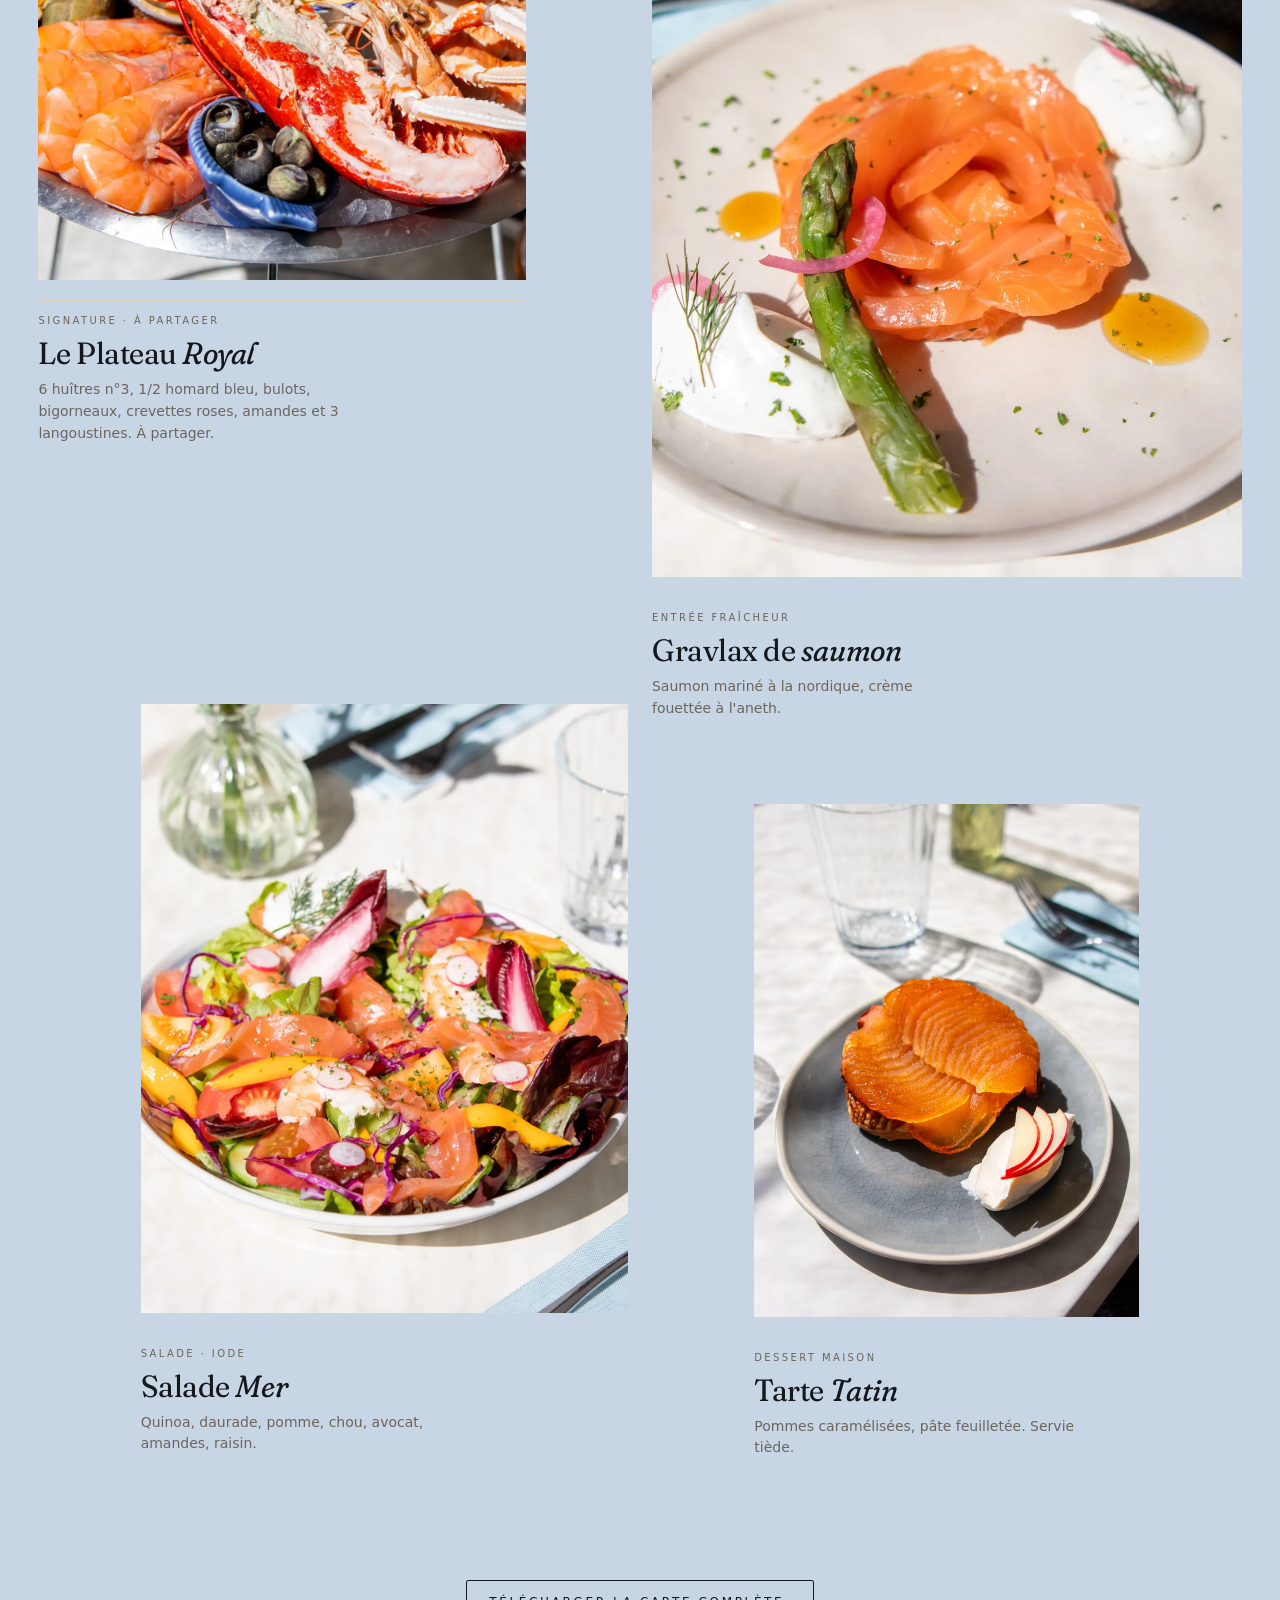
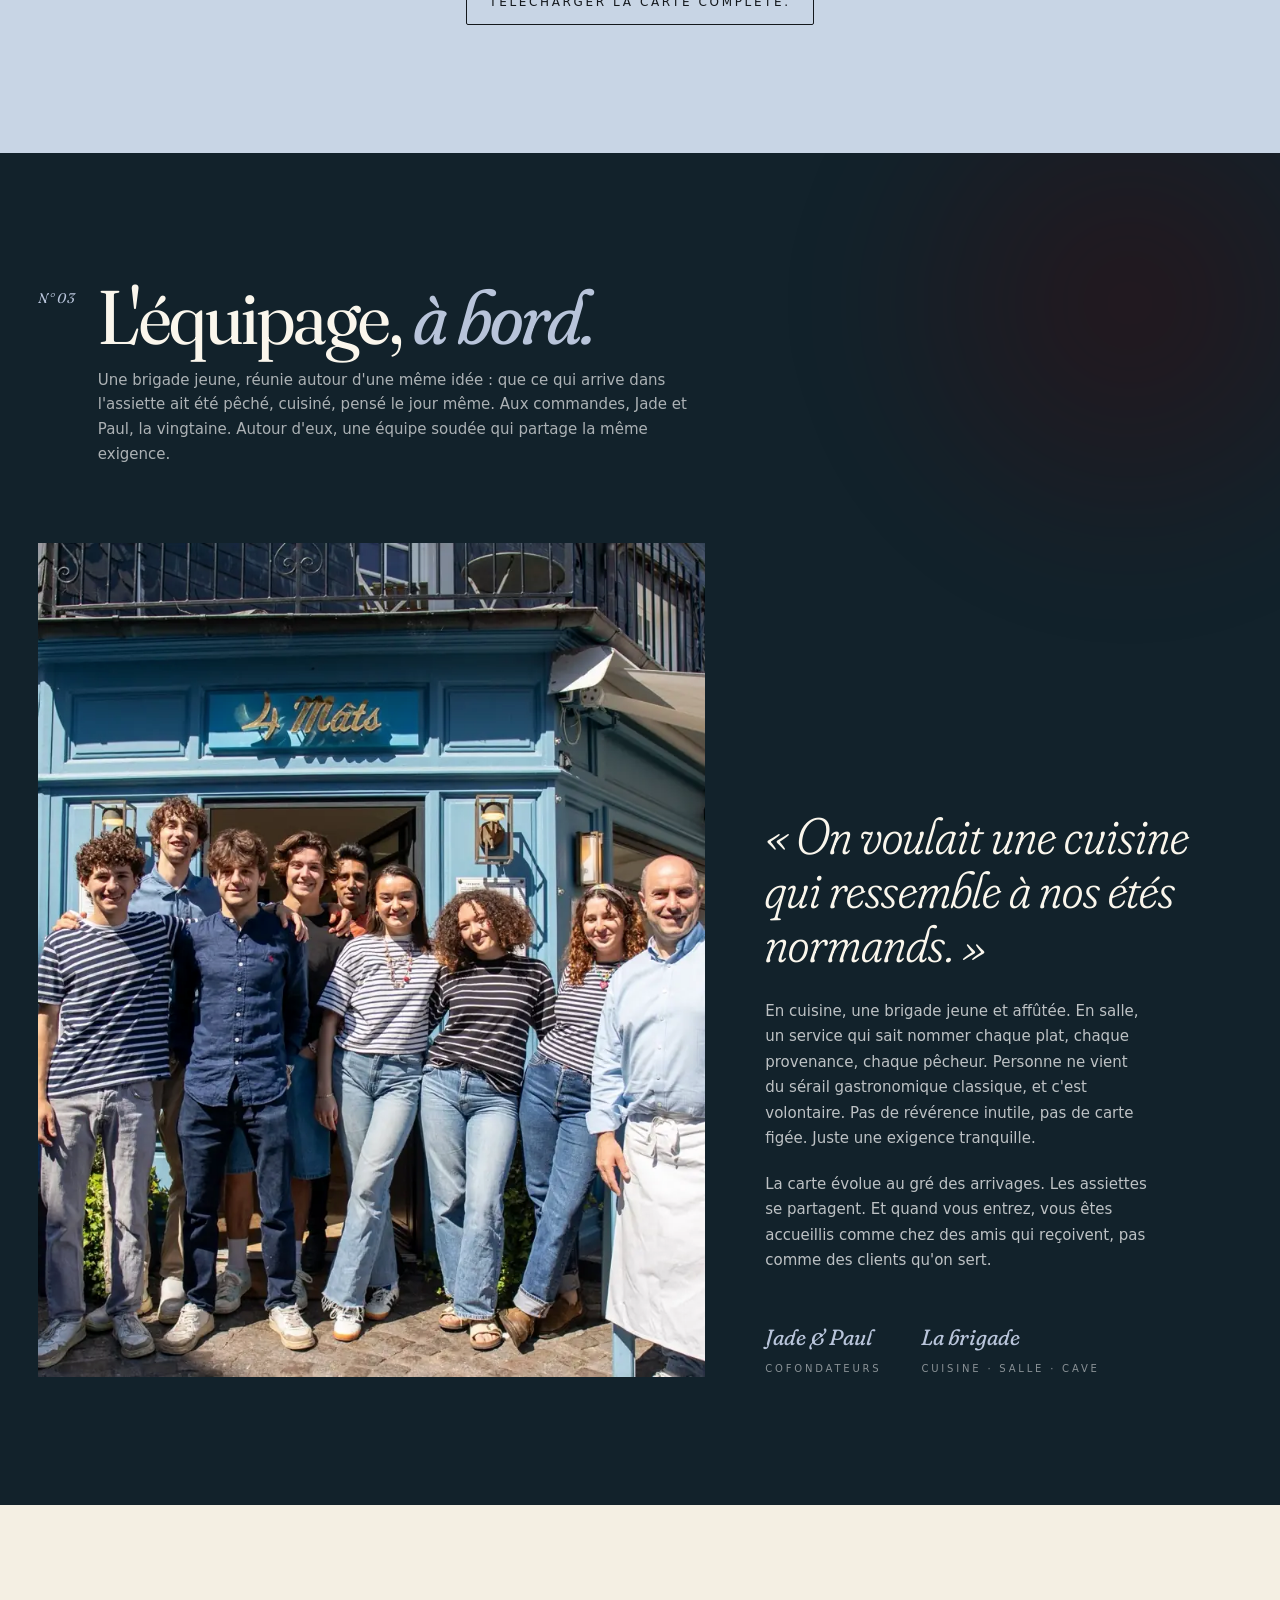
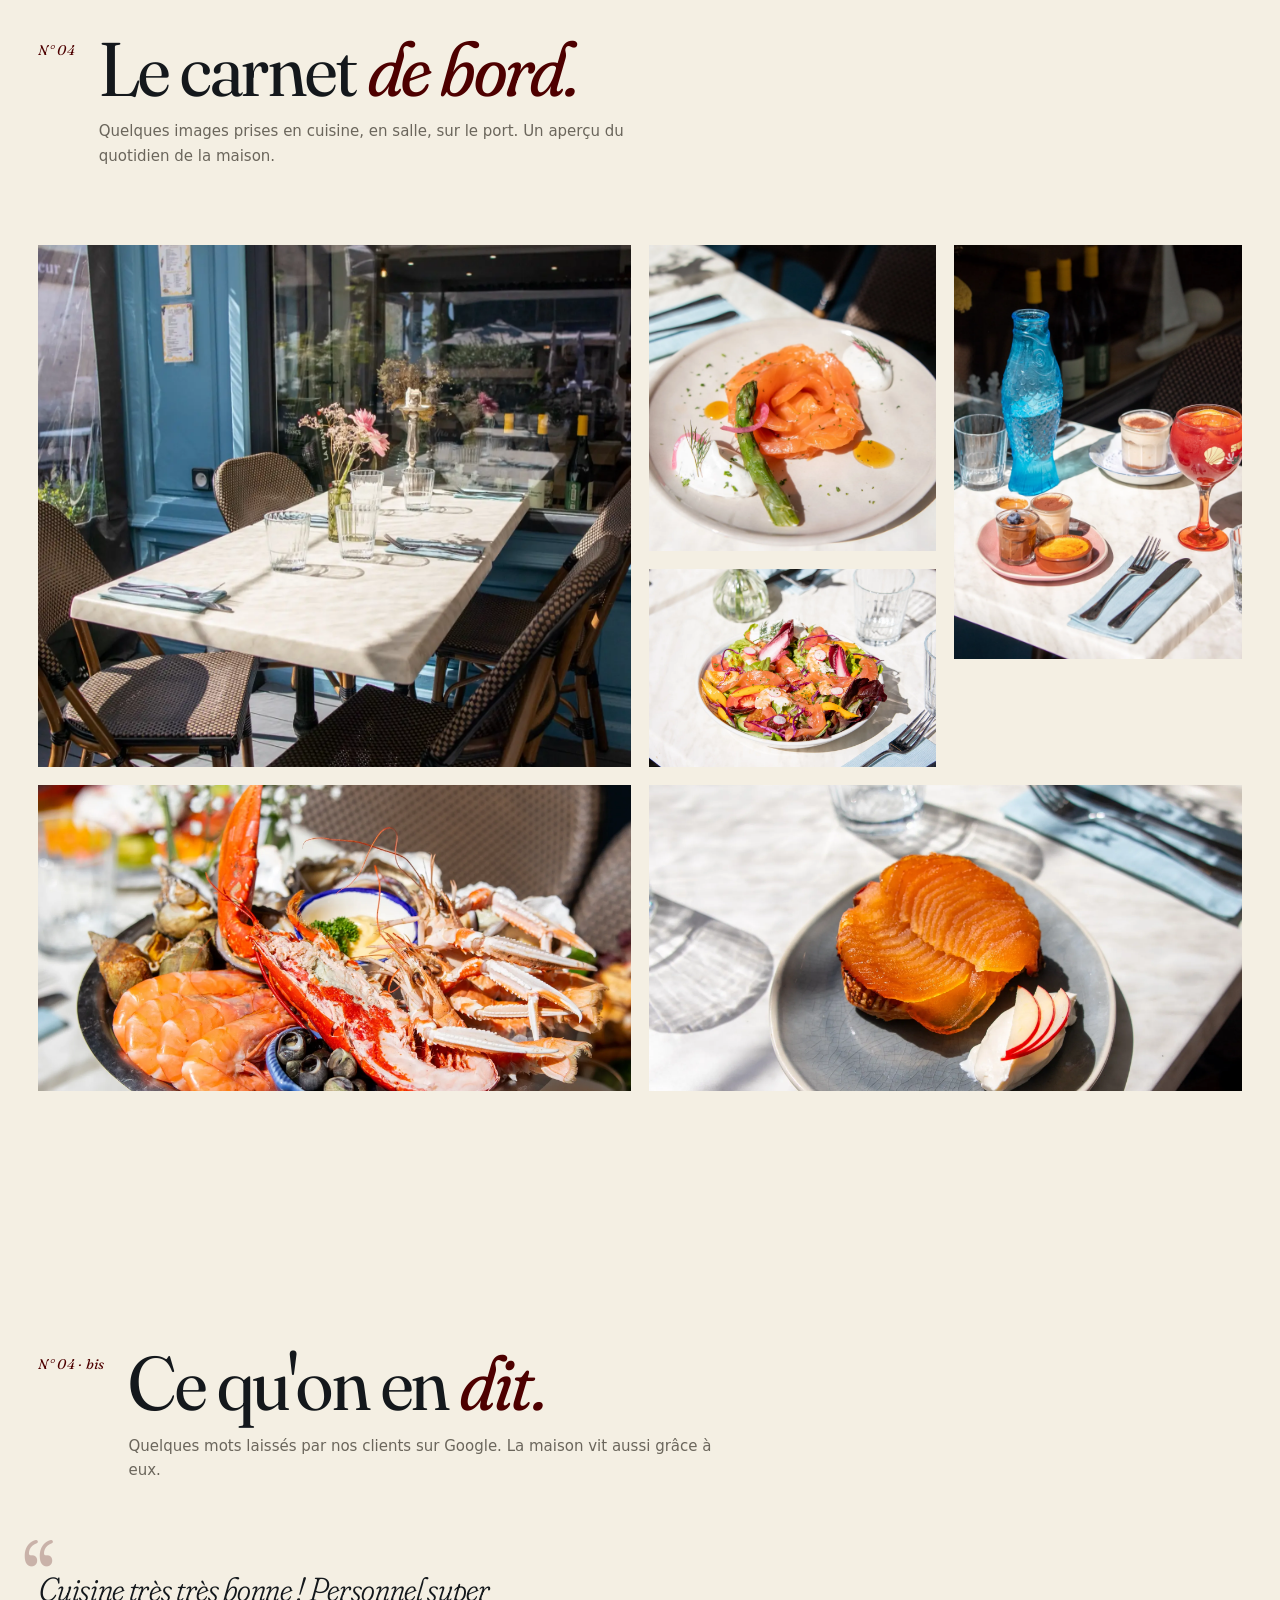
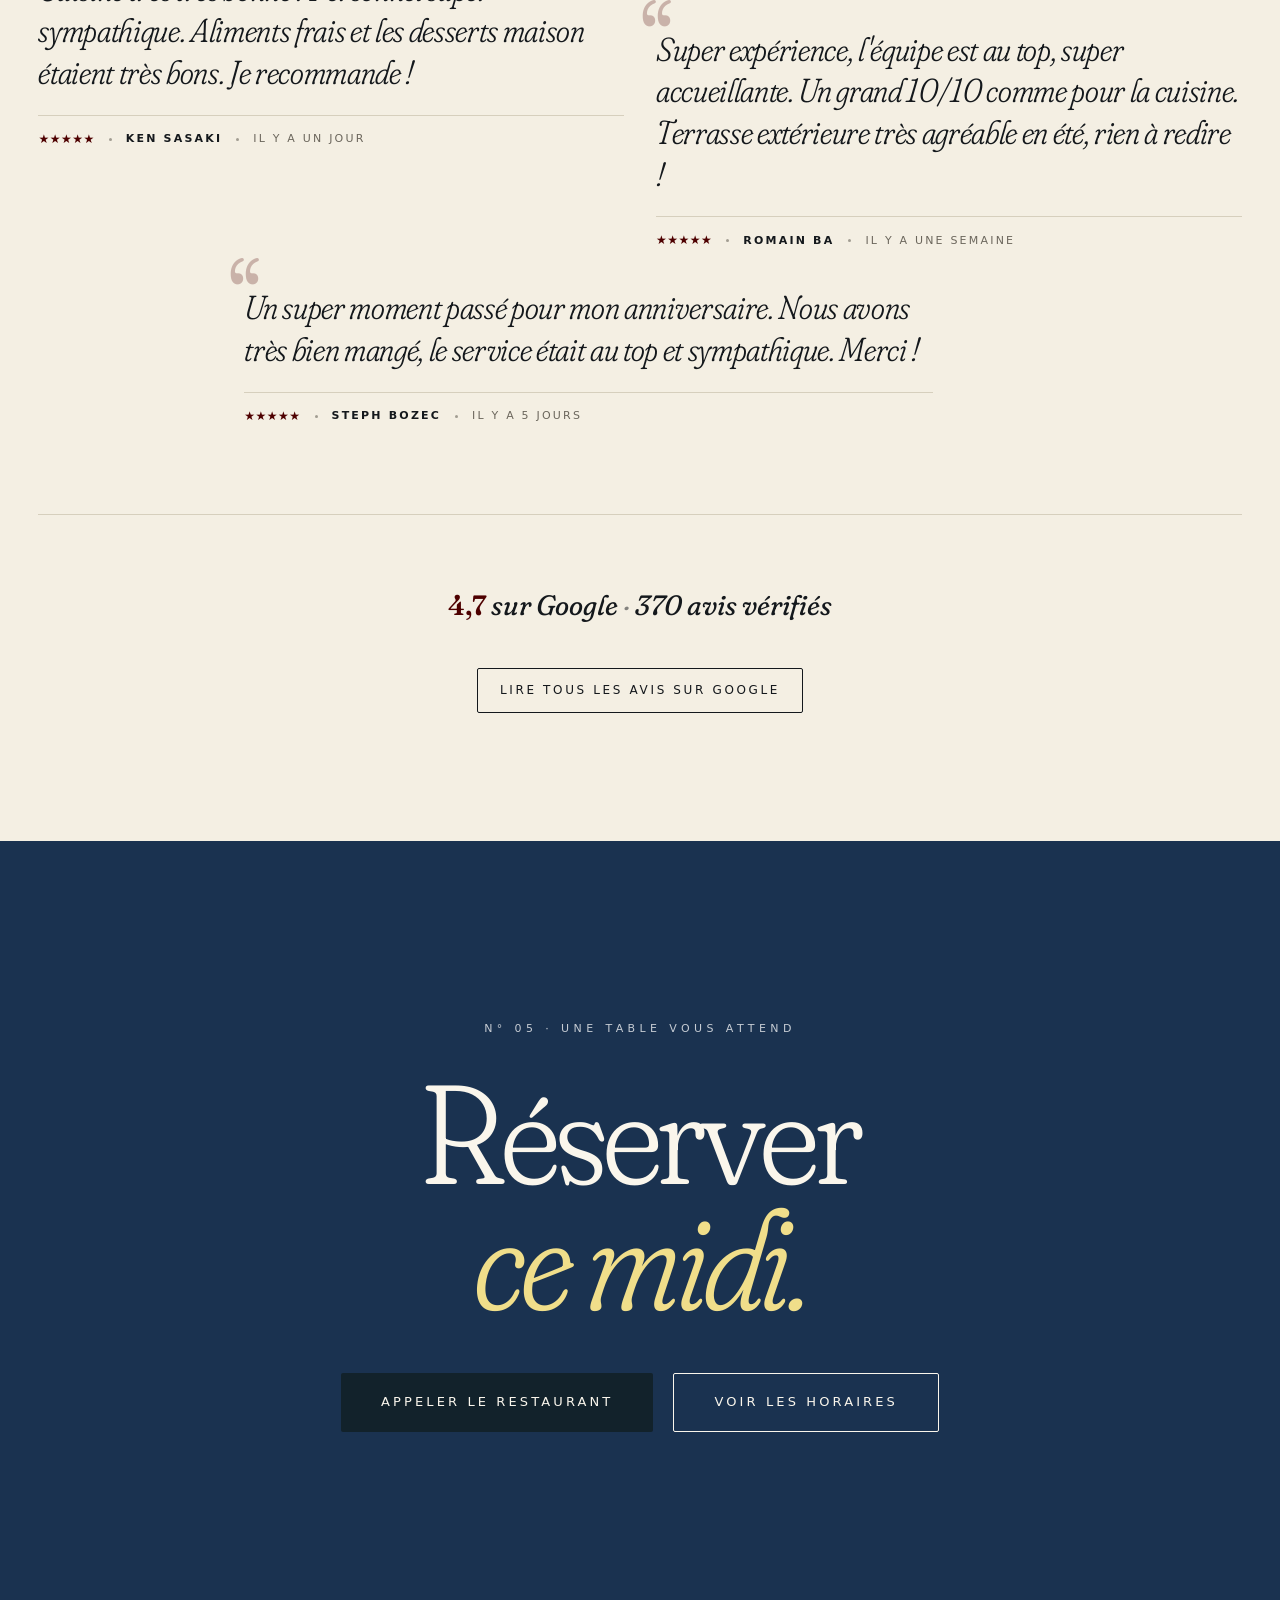
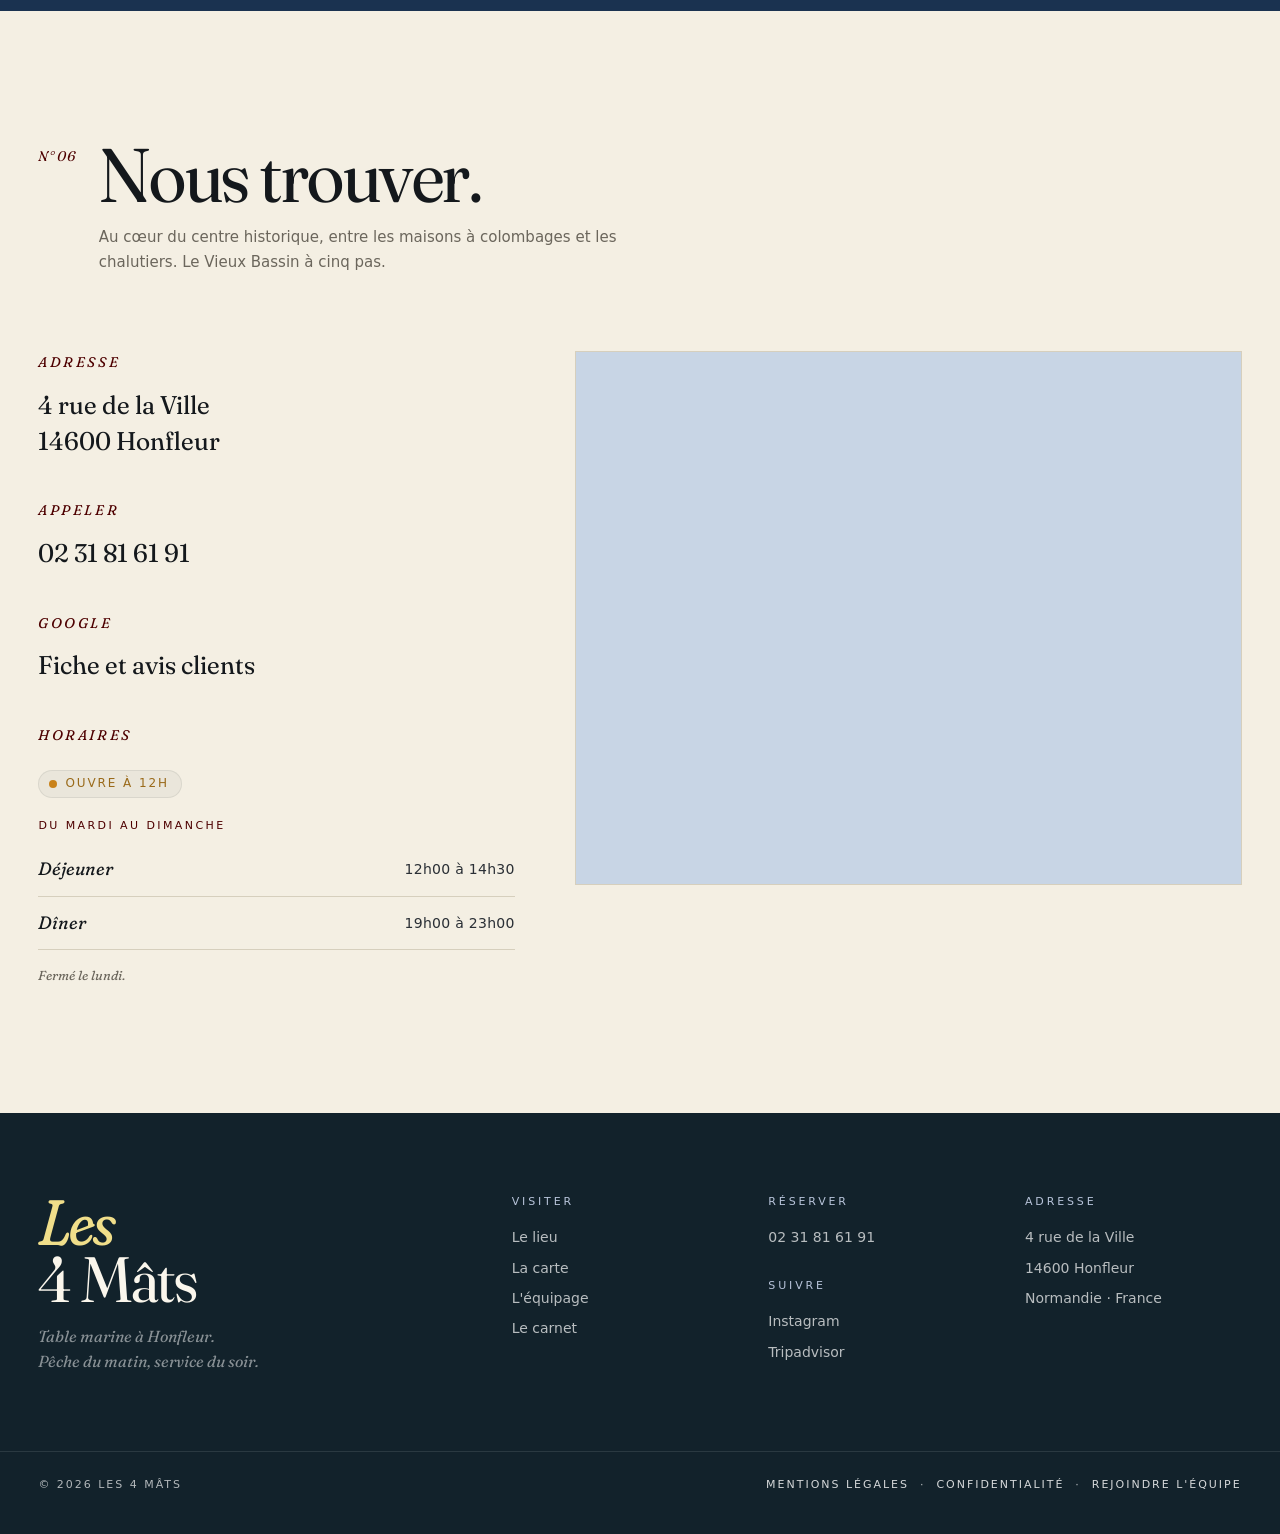
==== commit 32983a26: "design: suppression photo salle intérieure section #lieu Retire la photo terrasse_interieure.jpeg de" ====
--- a/index.html
+++ b/index.html
@@ -403,14 +403,6 @@
         <p>Pas de carte figée. Pas de sauce qui cache. Juste le produit, le feu, ce qu'on a envie de partager.</p>
         <p><em>Un bon repas, ça commence en cuisine. Une belle soirée, ça finit toujours en salle.</em></p>
       </div>
-      <div></div>
-      <div class="concept__image reveal" style="--delay: .15s;">
-        <picture>
-          <source srcset="assets/terrasse_interieure.webp" type="image/webp">
-          <img src="assets/terrasse_interieure.jpeg" alt="Salle intérieure du restaurant Les 4 Mâts" loading="lazy">
-        </picture>
-        <span class="caption">Salle intérieure</span>
-      </div>
     </div>
   </div>
 </section>
--- a/assets/css/style.css
+++ b/assets/css/style.css
@@ -393,9 +393,10 @@
 }
 .concept__grid {
   display: grid;
-  grid-template-columns: 5fr 1fr 6fr;
+  grid-template-columns: 1fr;
   gap: 40px;
   align-items: start;
+  max-width: 52ch;
 }
 .concept__text p {
   font-family: var(--ff-display);
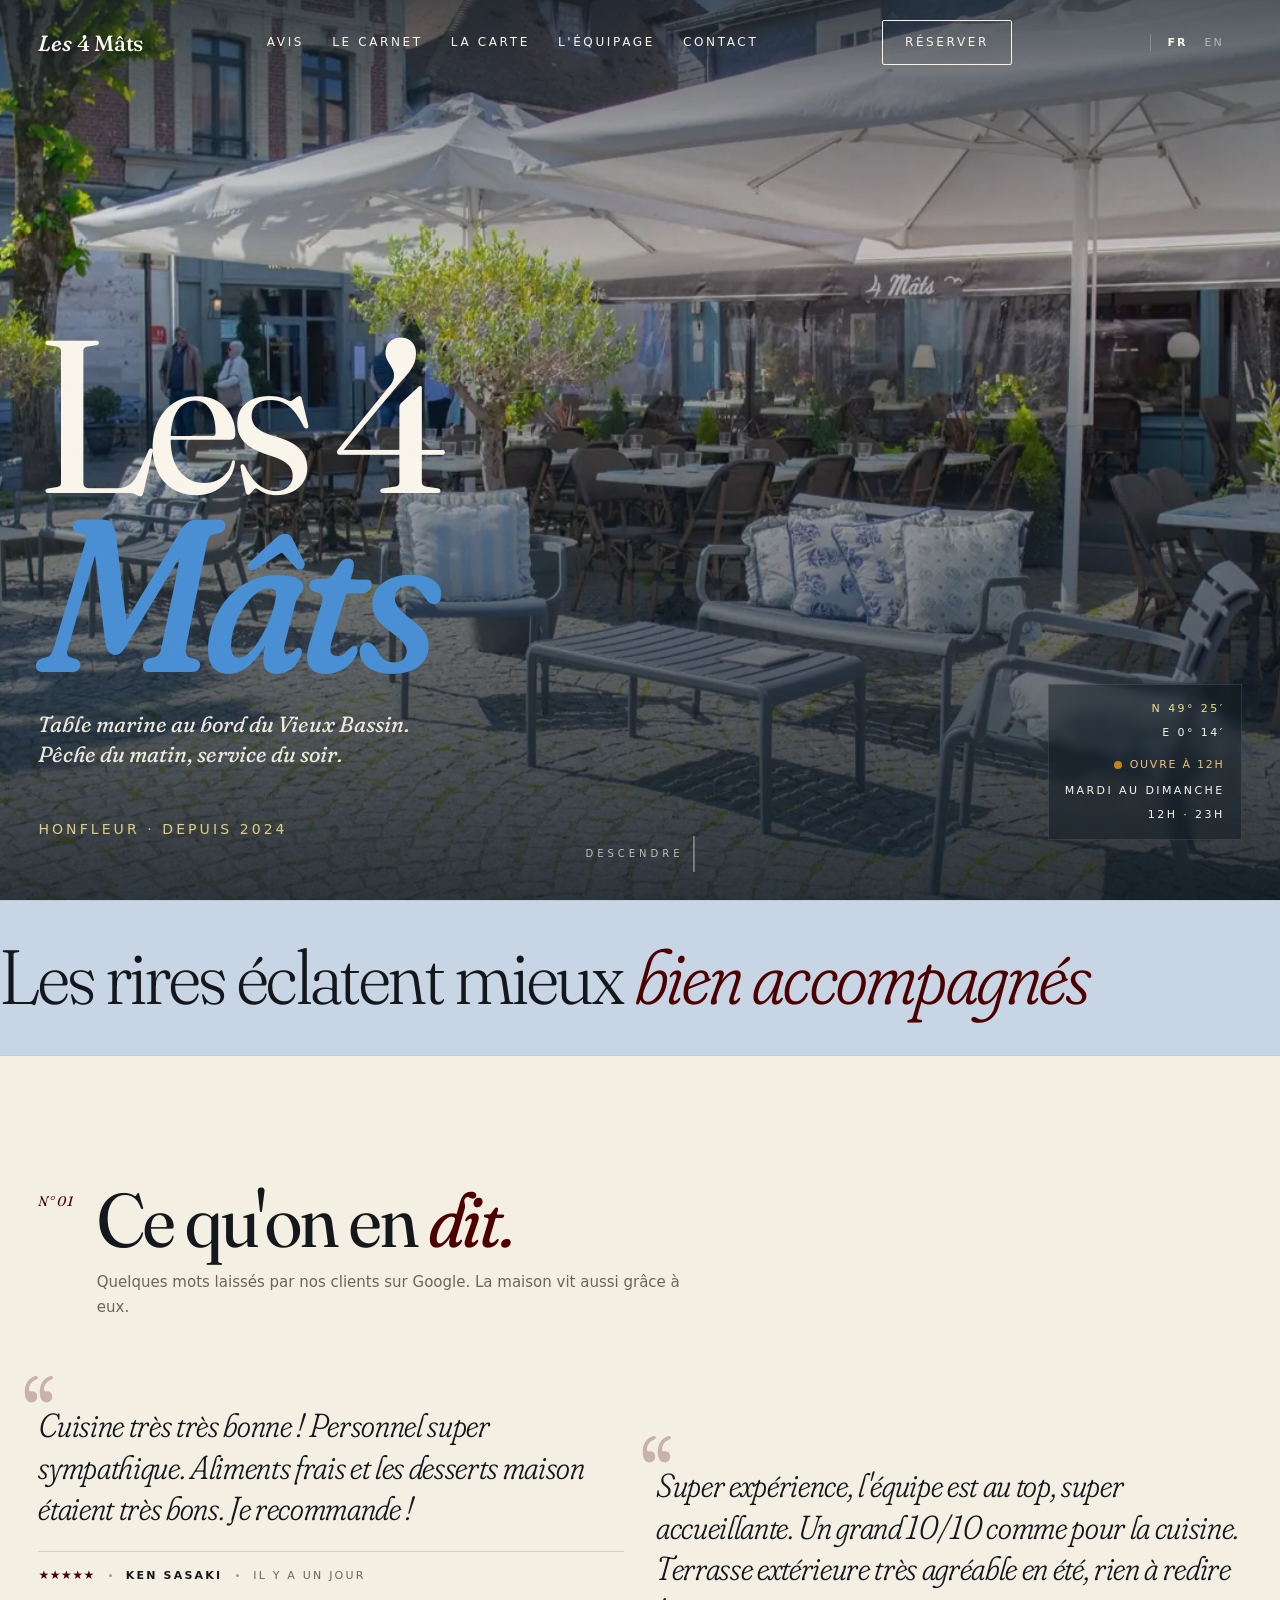
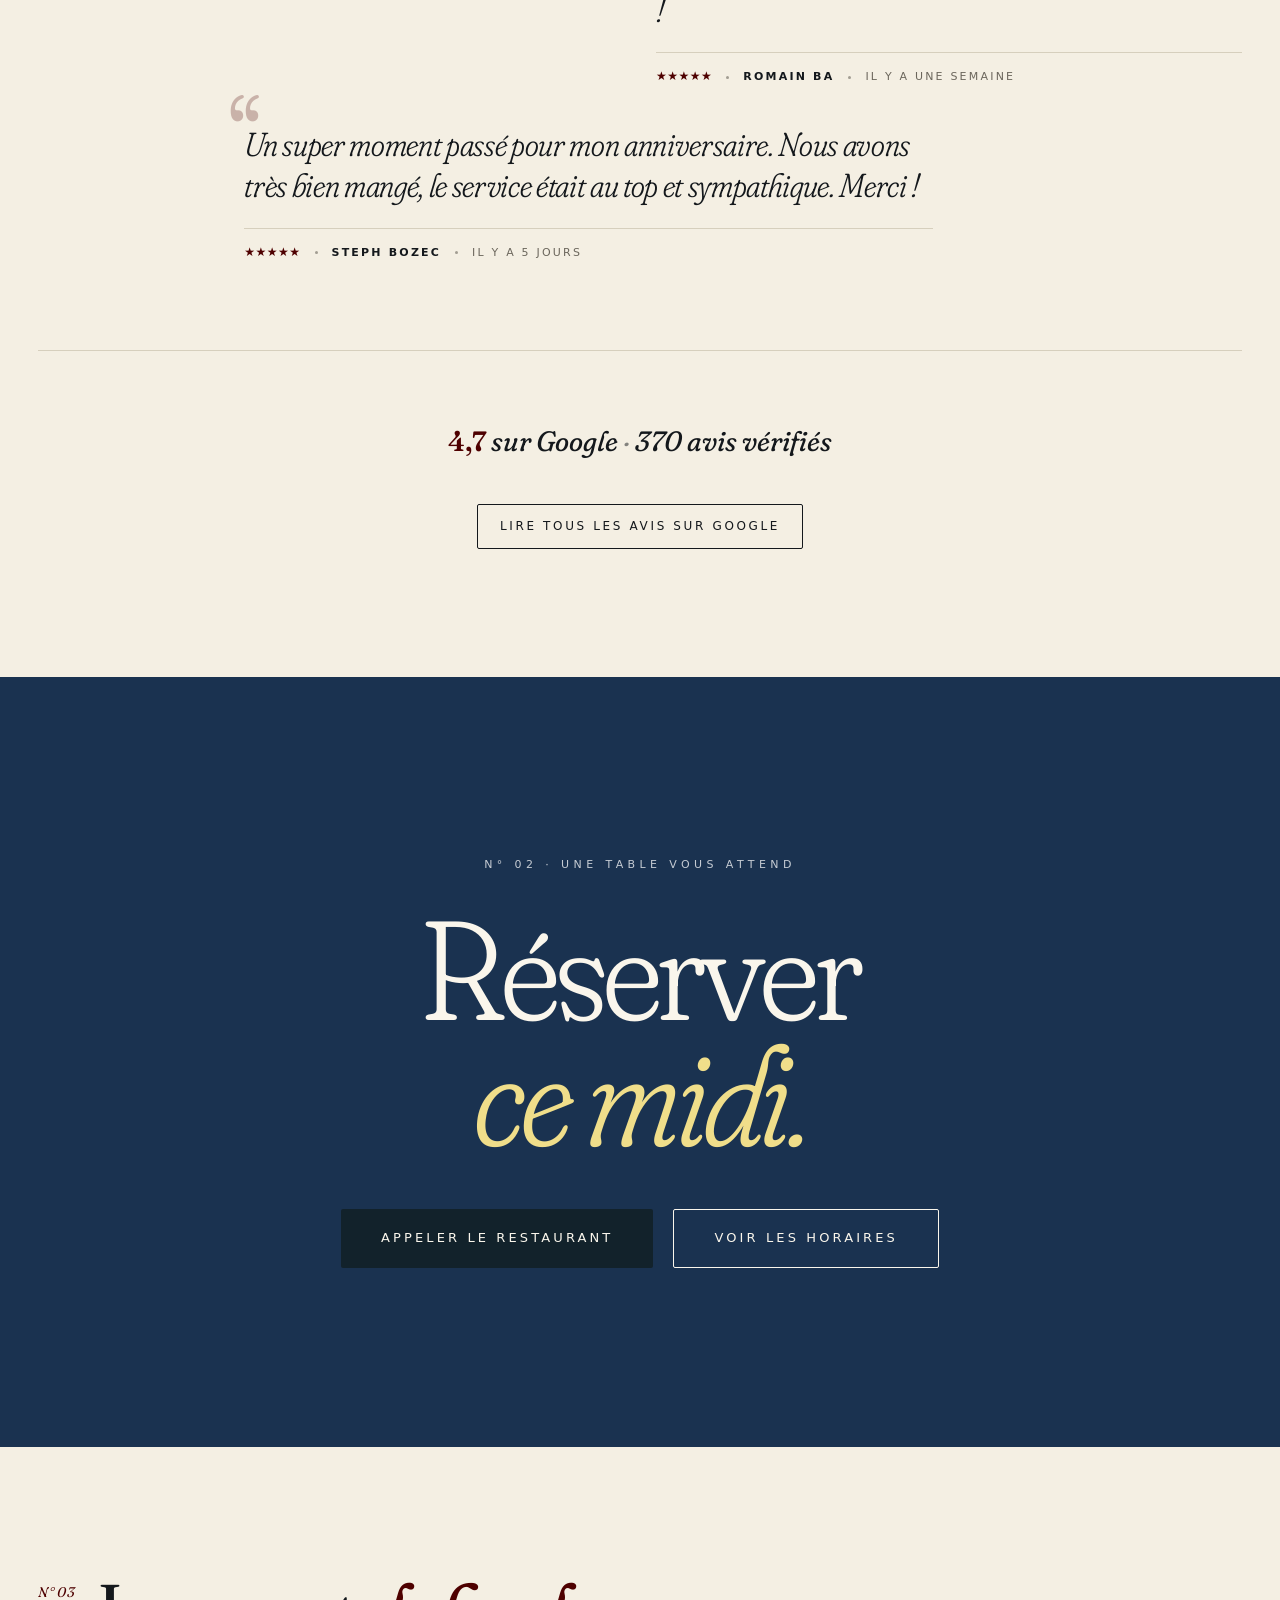
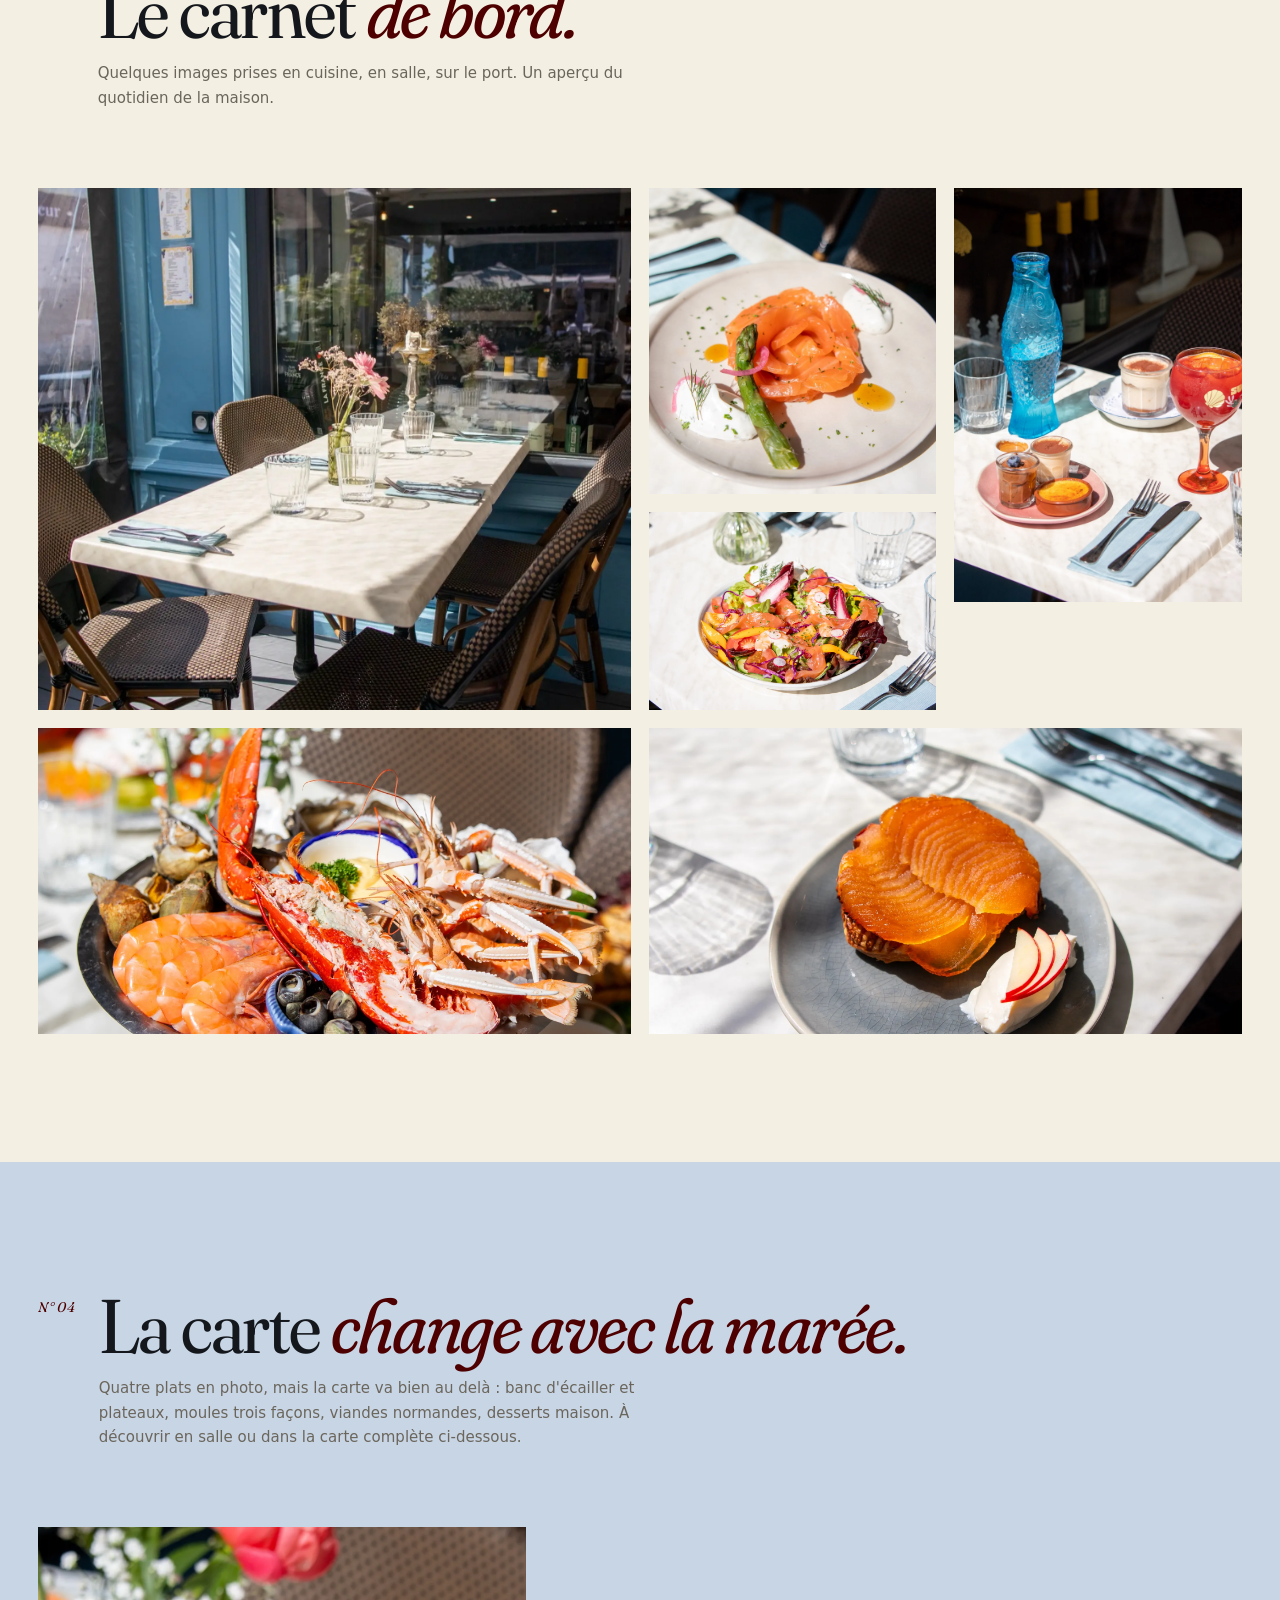
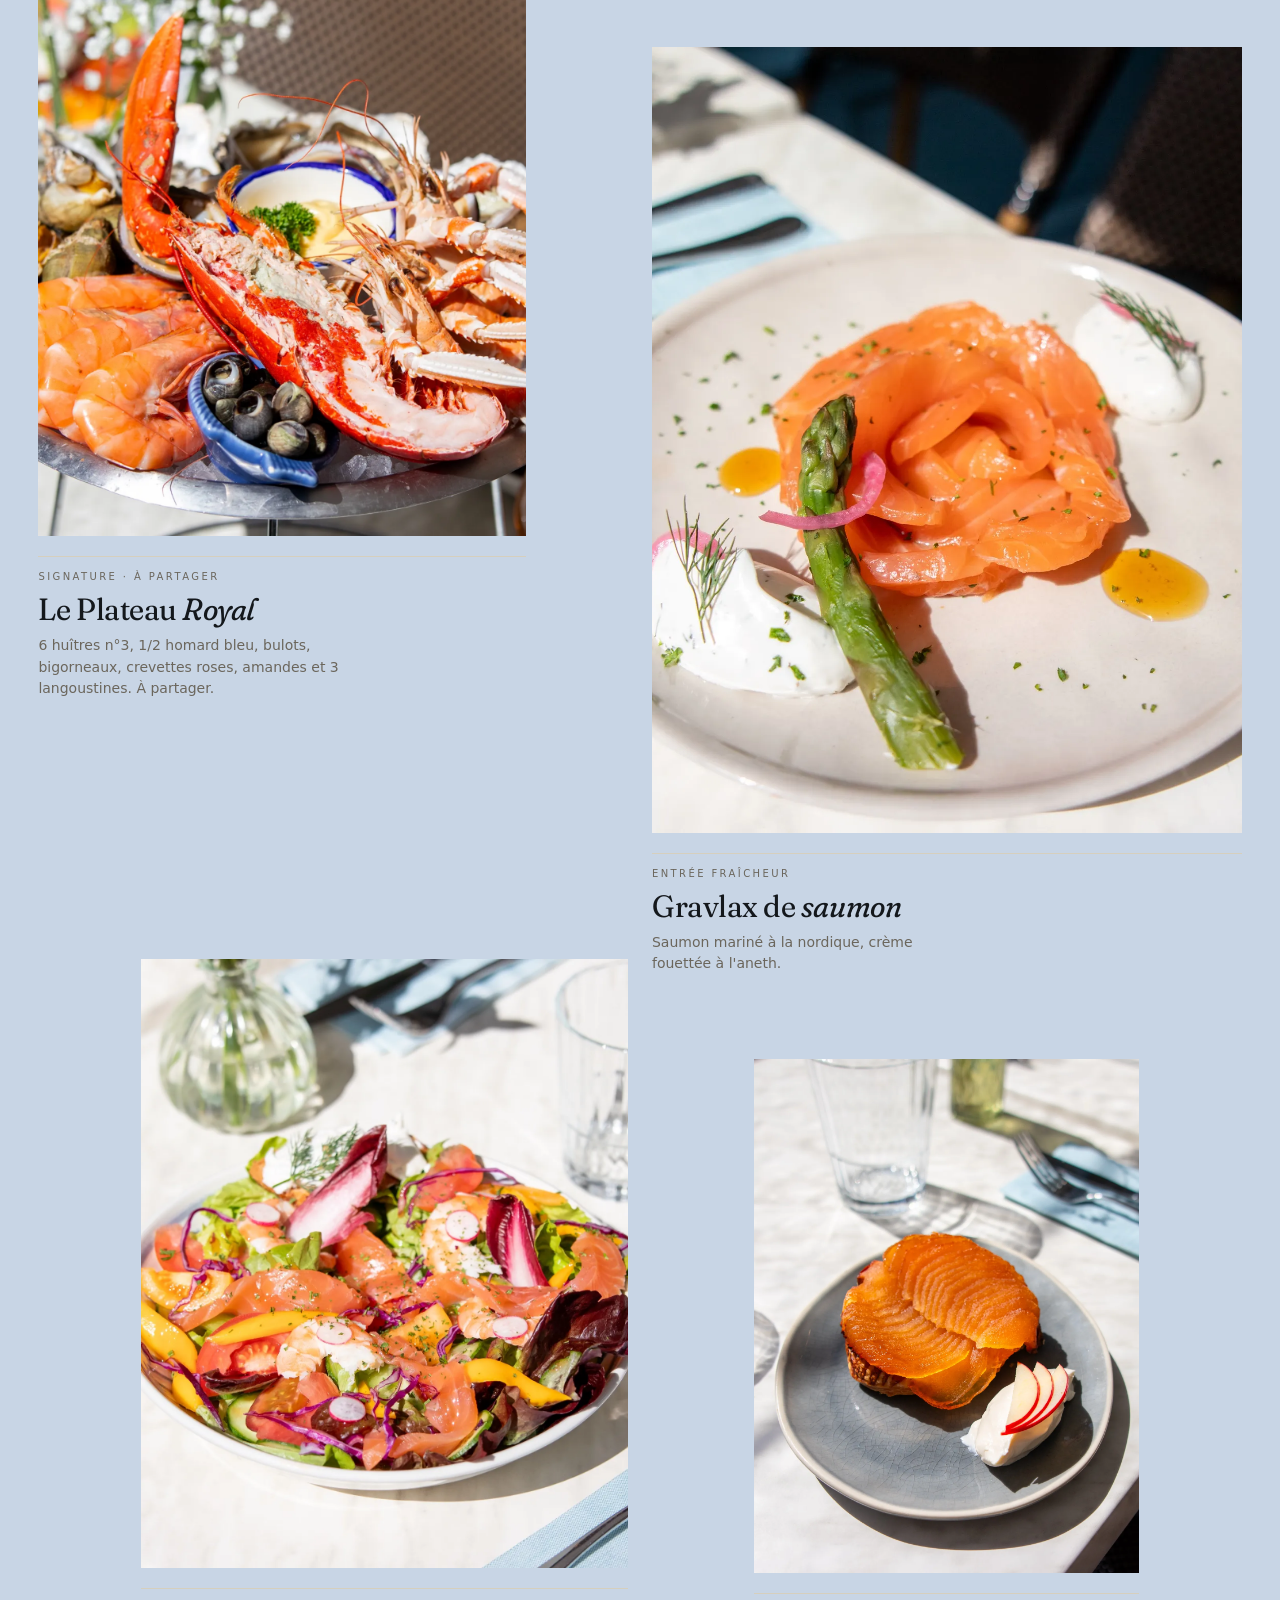
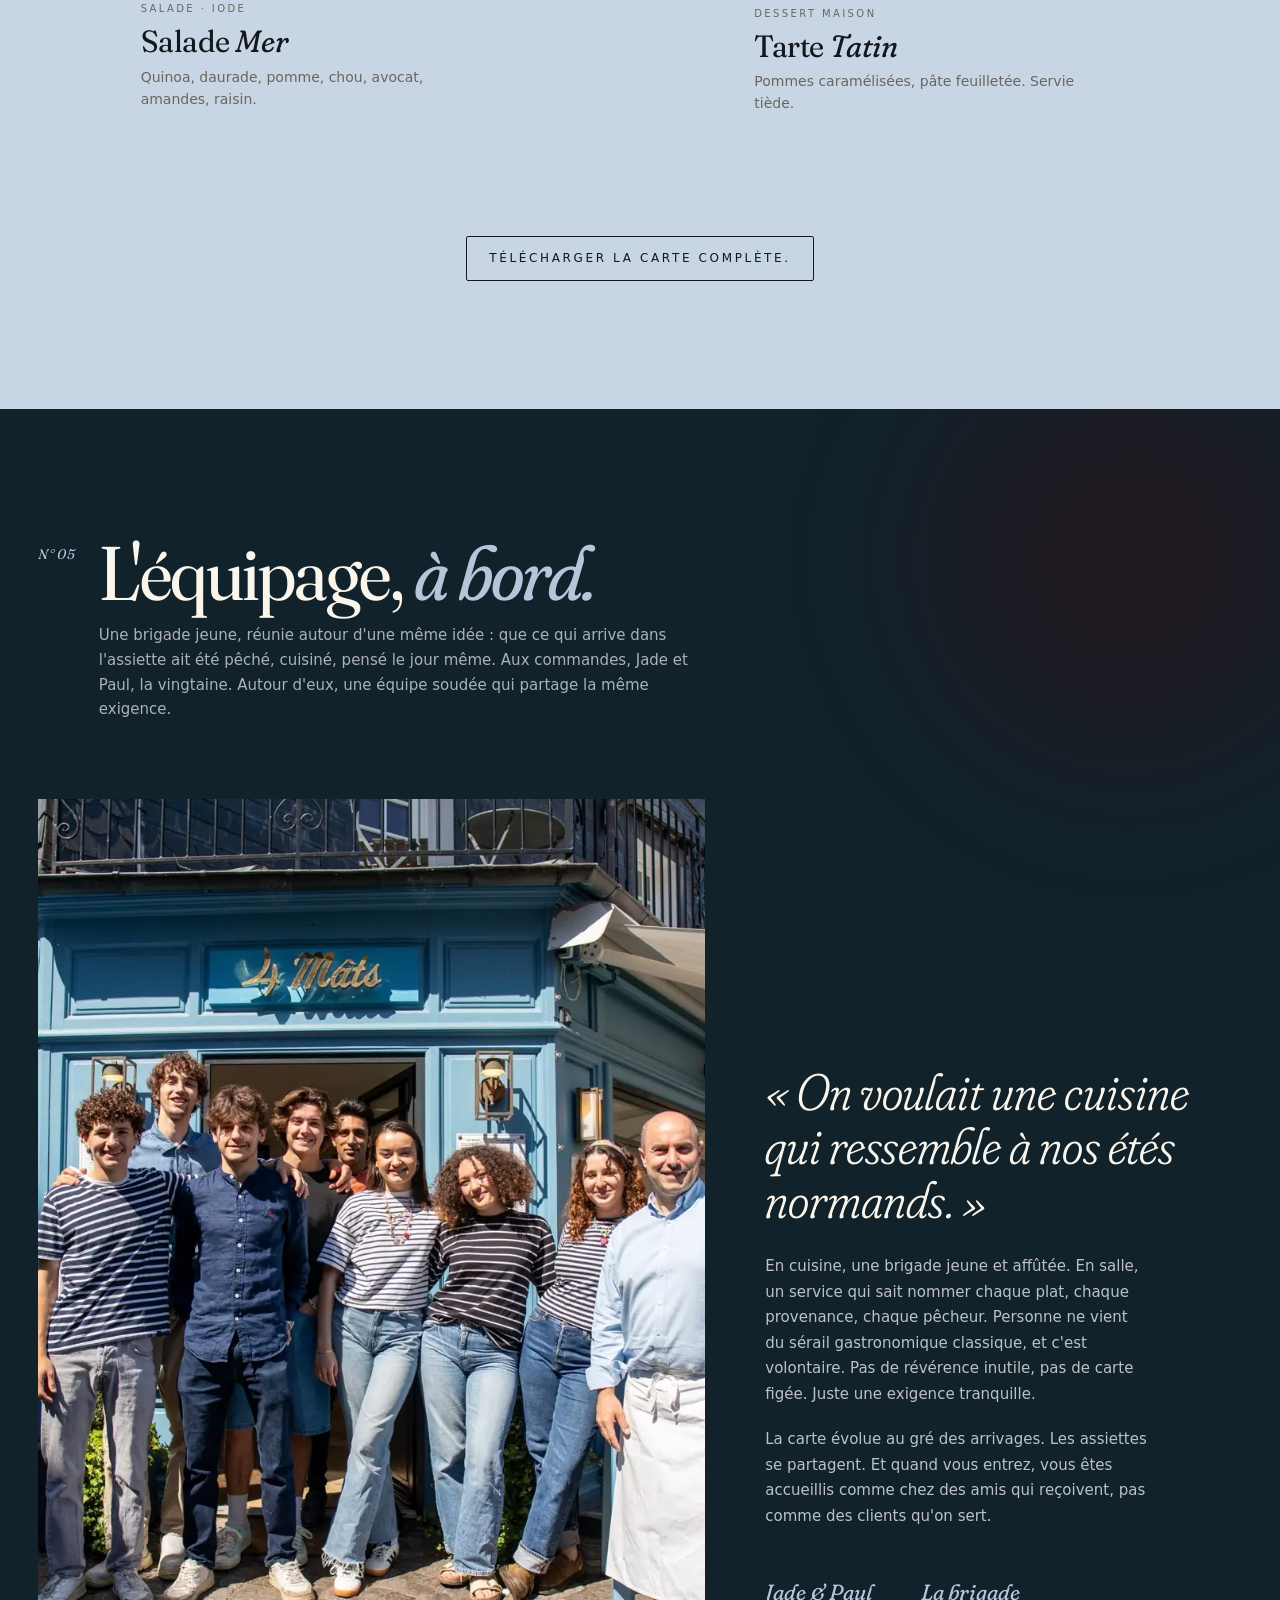
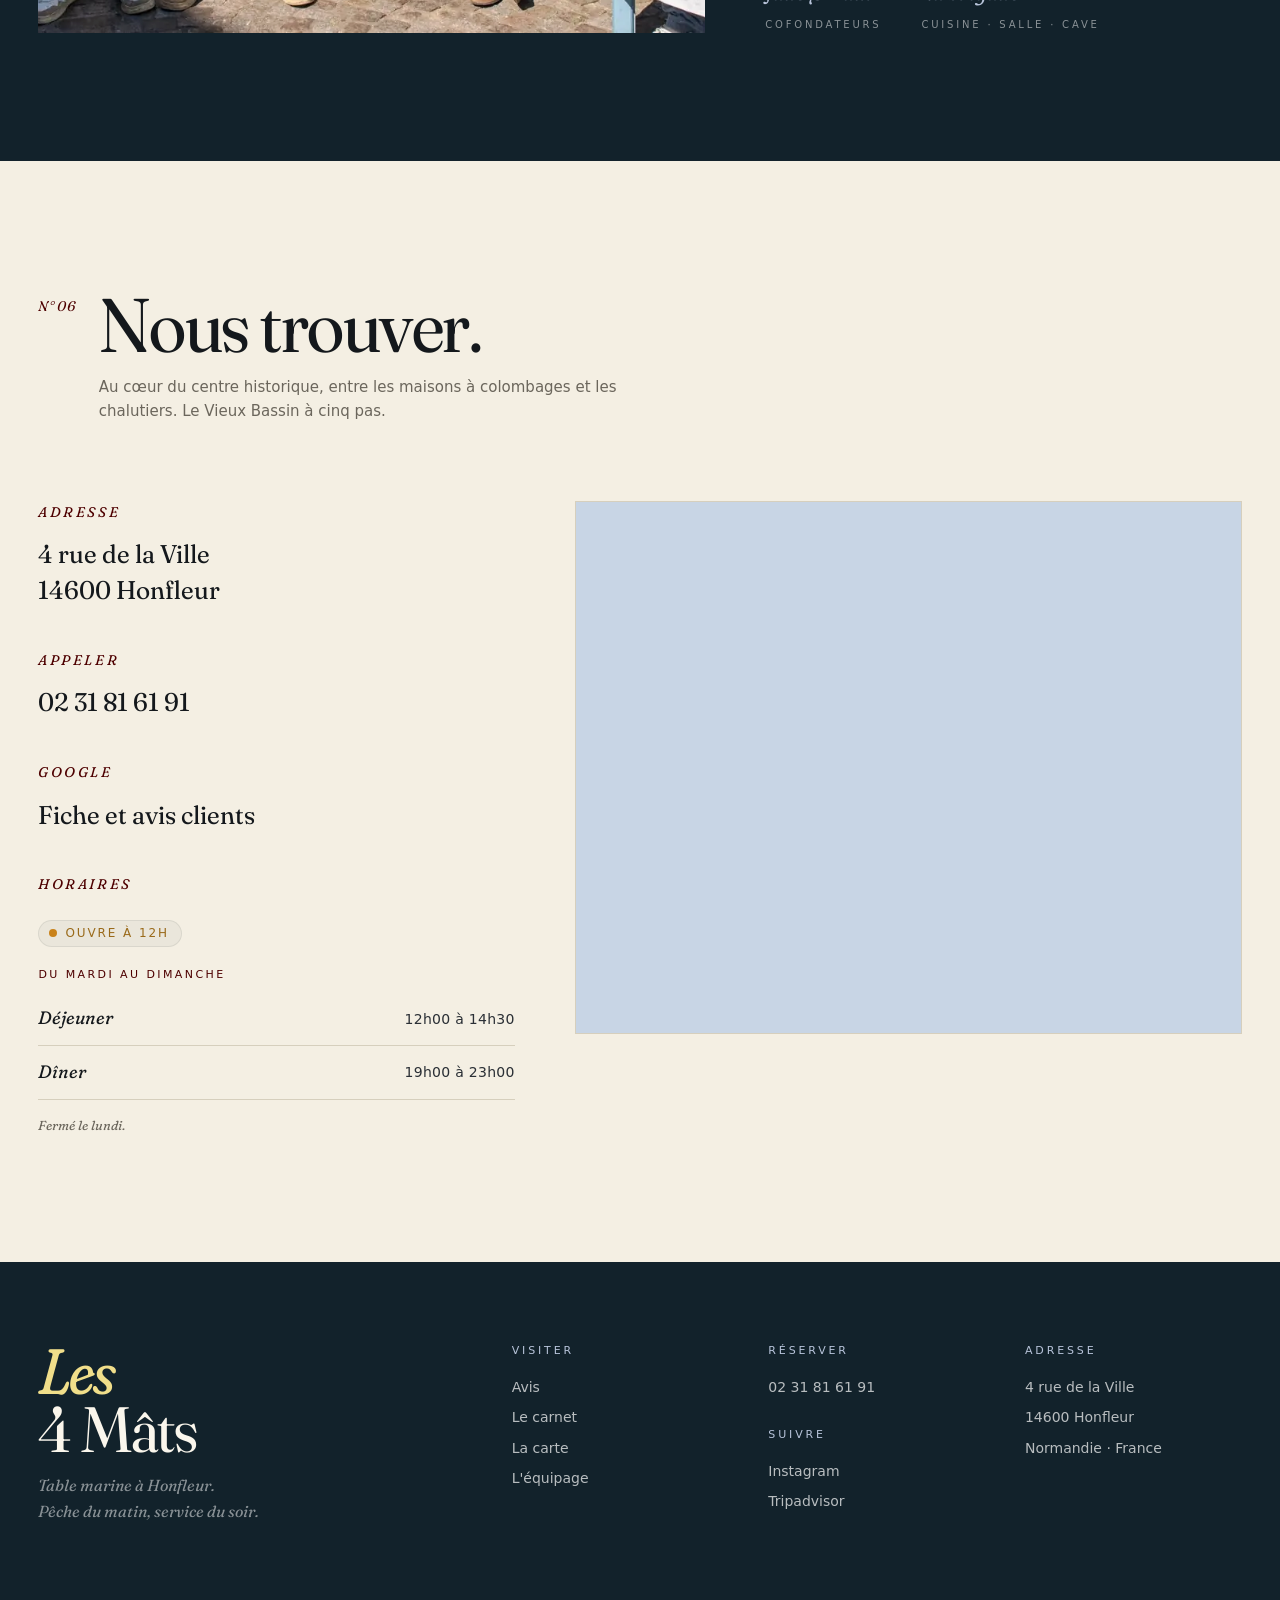
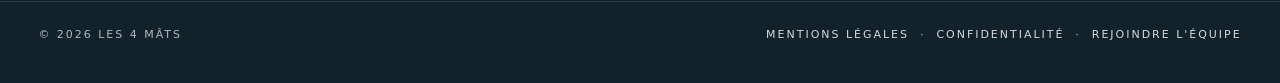
==== commit 5ff06c7b: "feat: retours Paul - réordonnancement sections + corrections design Réordonnancement (FR + EN) : her" ====
--- a/index.html
+++ b/index.html
@@ -302,11 +302,10 @@
 <header class="site-header" id="siteHeader">
   <a href="#" class="brand"><em>Les</em> 4 Mâts</a>
   <nav class="nav">
-    <a href="#lieu">Le lieu</a>
+    <a href="#avis">Avis</a>
+    <a href="#carnet">Le carnet</a>
     <a href="#carte">La carte</a>
     <a href="#equipage">L'équipage</a>
-    <a href="#carnet">Le carnet</a>
-    <a href="#avis">Avis</a>
     <a href="#contact">Contact</a>
   </nav>
   <a href="#reserver" class="cta">Réserver</a>
@@ -317,11 +316,10 @@
 <nav class="nav-overlay" id="navOverlay" aria-hidden="true">
   <button class="nav-overlay__close" type="button" aria-label="Fermer le menu"><span></span><span></span></button>
   <div class="nav-overlay__links">
-    <a href="index.html#lieu">Le <em>lieu</em></a>
+    <a href="index.html#avis">Les <em>avis</em></a>
+    <a href="index.html#carnet">Le <em>carnet</em></a>
     <a href="index.html#carte">La <em>carte</em></a>
     <a href="index.html#equipage">L'<em>équipage</em></a>
-    <a href="index.html#carnet">Le <em>carnet</em></a>
-    <a href="index.html#avis">Les <em>avis</em></a>
     <a href="index.html#contact"><em>Contact</em></a>
     <a href="index.html#reserver"><em>Réserver</em></a>
   </div>
@@ -387,204 +385,10 @@
   </div>
 </div>
 
-<section class="concept" id="lieu">
+<section class="avis" id="avis">
   <div class="wrap">
     <div class="section-head reveal">
       <span class="num">N° 01</span>
-      <div class="titles">
-        <h2>Une table <em>à quai.</em></h2>
-        <p>À deux pas du Vieux Bassin, Les 4 Mâts pose son ancre entre les maisons à colombages et les mâts des chalutiers. La porte reste ouverte, les tables se rallongent, et la soirée s'étire un peu plus qu'on ne l'avait prévu.</p>
-      </div>
-    </div>
-
-    <div class="concept__grid">
-      <div class="concept__text reveal">
-        <p>Un plateau qui déborde, une bouteille qu'on rallonge, la pêche du matin servie le soir. <em>Les rires éclatent mieux bien accompagnés.</em></p>
-        <p>Pas de carte figée. Pas de sauce qui cache. Juste le produit, le feu, ce qu'on a envie de partager.</p>
-        <p><em>Un bon repas, ça commence en cuisine. Une belle soirée, ça finit toujours en salle.</em></p>
-      </div>
-    </div>
-  </div>
-</section>
-
-<section class="chiffres">
-  <div class="wrap">
-    <div class="chiffres__grid">
-      <div class="chiffre-card reveal">
-        <p class="chiffre-card__num">4<em>,7</em></p>
-        <p class="chiffre-card__label">sur Google · 370 avis vérifiés</p>
-      </div>
-      <div class="chiffre-card reveal" style="--delay: .08s;">
-        <p class="chiffre-card__num">100<em>%</em></p>
-        <p class="chiffre-card__label">poissons et fruits de mer de Normandie</p>
-      </div>
-      <div class="chiffre-card reveal" style="--delay: .16s;">
-        <p class="chiffre-card__num">6<em>j</em></p>
-        <p class="chiffre-card__label">sur 7, midi et soir, depuis 2024</p>
-      </div>
-      <div class="chiffre-card reveal" style="--delay: .24s;">
-        <p class="chiffre-card__num">N°<em>4</em></p>
-        <p class="chiffre-card__label">rue de la Ville · Vieux Bassin, Honfleur</p>
-      </div>
-    </div>
-  </div>
-</section>
-
-<section class="carte" id="carte">
-  <div class="wrap">
-    <div class="section-head reveal">
-      <span class="num">N° 02</span>
-      <div class="titles">
-        <h2>La carte <em>change avec la marée.</em></h2>
-        <p>Quatre plats en photo, mais la carte va bien au delà : banc d'écailler et plateaux, moules trois façons, viandes normandes, desserts maison. À découvrir en salle ou dans la carte complète ci-dessous.</p>
-      </div>
-    </div>
-
-    <div class="carte__grid">
-      <article class="plat plat--a reveal">
-        <div class="plat__media">
-          <picture>
-            <source srcset="assets/plateau_de_fruit_de_mer.webp" type="image/webp">
-            <img src="assets/plateau_de_fruit_de_mer.jpeg" alt="Le Plateau Royal, fruits de mer Les 4 Mâts" loading="lazy">
-          </picture>
-        </div>
-        <div class="plat__meta"><span class="label">Signature · à partager</span></div>
-        <h3 class="plat__name">Le Plateau <em>Royal</em></h3>
-        <p class="plat__desc">6 huîtres n°3, 1/2 homard bleu, bulots, bigorneaux, crevettes roses, amandes et 3 langoustines. À partager.</p>
-      </article>
-
-      <article class="plat plat--b reveal" style="--delay: .1s;">
-        <div class="plat__media">
-          <picture>
-            <source srcset="assets/saumon.webp" type="image/webp">
-            <img src="assets/saumon.jpeg" alt="Gravlax de saumon, crème à l'aneth" loading="lazy">
-          </picture>
-        </div>
-        <div class="plat__meta"><span class="label">Entrée fraîcheur</span></div>
-        <h3 class="plat__name">Gravlax de <em>saumon</em></h3>
-        <p class="plat__desc">Saumon mariné à la nordique, crème fouettée à l'aneth.</p>
-      </article>
-
-      <article class="plat plat--c reveal" style="--delay: .15s;">
-        <div class="plat__media">
-          <picture>
-            <source srcset="assets/salade_de_la_mer.webp" type="image/webp">
-            <img src="assets/salade_de_la_mer.jpeg" alt="Salade Mer aux agrumes et daurade" loading="lazy">
-          </picture>
-        </div>
-        <div class="plat__meta"><span class="label">Salade · Iode</span></div>
-        <h3 class="plat__name">Salade <em>Mer</em></h3>
-        <p class="plat__desc">Quinoa, daurade, pomme, chou, avocat, amandes, raisin.</p>
-      </article>
-
-      <article class="plat plat--d reveal" style="--delay: .2s;">
-        <div class="plat__media">
-          <picture>
-            <source srcset="assets/tarte_tatin.webp" type="image/webp">
-            <img src="assets/tarte_tatin.jpeg" alt="Tarte Tatin pommes caramélisées" loading="lazy">
-          </picture>
-        </div>
-        <div class="plat__meta"><span class="label">Dessert maison</span></div>
-        <h3 class="plat__name">Tarte <em>Tatin</em></h3>
-        <p class="plat__desc">Pommes caramélisées, pâte feuilletée. Servie tiède.</p>
-      </article>
-    </div>
-
-    <div class="carte__footer">
-      <a href="assets/Menu_4_mats.pdf" class="cta" style="color: var(--ink);" target="_blank" rel="noopener">
-        Télécharger la carte complète.
-      </a>
-    </div>
-  </div>
-</section>
-
-<section class="equipage" id="equipage">
-  <div class="equipage__glow" aria-hidden="true"></div>
-  <div class="wrap">
-    <div class="section-head reveal">
-      <span class="num">N° 03</span>
-      <div class="titles">
-        <h2>L'équipage, <em>à bord.</em></h2>
-        <p>Une brigade jeune, réunie autour d'une même idée : que ce qui arrive dans l'assiette ait été pêché, cuisiné, pensé le jour même. Aux commandes, Jade et Paul, la vingtaine. Autour d'eux, une équipe soudée qui partage la même exigence.</p>
-      </div>
-    </div>
-
-    <div class="equipage__grid">
-      <div class="equipage__image reveal">
-        <picture>
-          <source srcset="assets/l_equipe.webp" type="image/webp">
-          <img src="assets/l_equipe.jpeg" alt="La brigade des 4 Mâts" loading="lazy">
-        </picture>
-      </div>
-      <div class="equipage__text reveal" style="--delay: .15s;">
-        <h3>« On voulait une cuisine<br>qui ressemble à nos étés<br>normands. »</h3>
-        <p>En cuisine, une brigade jeune et affûtée. En salle, un service qui sait nommer chaque plat, chaque provenance, chaque pêcheur. Personne ne vient du sérail gastronomique classique, et c'est volontaire. Pas de révérence inutile, pas de carte figée. Juste une exigence tranquille.</p>
-        <p>La carte évolue au gré des arrivages. Les assiettes se partagent. Et quand vous entrez, vous êtes accueillis comme chez des amis qui reçoivent, pas comme des clients qu'on sert.</p>
-        <div class="equipage__sig">
-          <span>Jade &amp; Paul<em>Cofondateurs</em></span>
-          <span>La brigade<em>Cuisine · salle · cave</em></span>
-        </div>
-      </div>
-    </div>
-  </div>
-</section>
-
-
-<section class="carnet" id="carnet">
-  <div class="wrap">
-    <div class="section-head reveal">
-      <span class="num">N° 04</span>
-      <div class="titles">
-        <h2>Le carnet <em>de bord.</em></h2>
-        <p>Quelques images prises en cuisine, en salle, sur le port. Un aperçu du quotidien de la maison.</p>
-      </div>
-    </div>
-
-    <div class="carnet__grid">
-      <div class="tile tile--1 reveal">
-        <picture>
-          <source srcset="assets/table_terrasse.webp" type="image/webp">
-          <img src="assets/table_terrasse.jpeg" alt="Table en terrasse" loading="lazy">
-        </picture>
-      </div>
-      <div class="tile tile--2 reveal" style="--delay: .1s;">
-        <picture>
-          <source srcset="assets/saumon.webp" type="image/webp">
-          <img src="assets/saumon.jpeg" alt="Saumon rôti" loading="lazy">
-        </picture>
-      </div>
-      <div class="tile tile--3 reveal" style="--delay: .15s;">
-        <picture>
-          <source srcset="assets/desserts.webp" type="image/webp">
-          <img src="assets/desserts.jpeg" alt="Desserts de la maison" loading="lazy">
-        </picture>
-      </div>
-      <div class="tile tile--4 reveal" style="--delay: .2s;">
-        <picture>
-          <source srcset="assets/salade_de_la_mer.webp" type="image/webp">
-          <img src="assets/salade_de_la_mer.jpeg" alt="Salade de la mer" loading="lazy">
-        </picture>
-      </div>
-      <div class="tile tile--5 reveal" style="--delay: .05s;">
-        <picture>
-          <source srcset="assets/plateau_de_fruit_de_mer.webp" type="image/webp">
-          <img src="assets/plateau_de_fruit_de_mer.jpeg" alt="Plateau de fruits de mer" loading="lazy">
-        </picture>
-      </div>
-      <div class="tile tile--6 reveal" style="--delay: .1s;">
-        <picture>
-          <source srcset="assets/tarte_tatin.webp" type="image/webp">
-          <img src="assets/tarte_tatin.jpeg" alt="Tarte tatin" loading="lazy">
-        </picture>
-      </div>
-    </div>
-  </div>
-</section>
-
-<section class="avis" id="avis">
-  <div class="wrap">
-    <div class="section-head reveal">
-      <span class="num">N° 04 · bis</span>
       <div class="titles">
         <h2>Ce qu'on en <em>dit.</em></h2>
         <p>Quelques mots laissés par nos clients sur Google. La maison vit aussi grâce à eux.</p>
@@ -635,11 +439,161 @@
 
 <section class="reserver" id="reserver">
   <div class="wrap">
-    <span class="reserver__eye">N° 05 · Une table vous attend</span>
+    <span class="reserver__eye">N° 02 · Une table vous attend</span>
     <h2 class="reveal">Réserver<br><em data-reservation-moment>ce soir.</em></h2>
     <div class="reserver__actions reveal" style="--delay: .15s;">
       <a href="tel:+33231816191" class="btn-primary">Appeler le restaurant</a>
       <a href="#contact" class="btn-ghost">Voir les horaires</a>
+    </div>
+  </div>
+</section>
+
+<section class="carnet" id="carnet">
+  <div class="wrap">
+    <div class="section-head reveal">
+      <span class="num">N° 03</span>
+      <div class="titles">
+        <h2>Le carnet <em>de bord.</em></h2>
+        <p>Quelques images prises en cuisine, en salle, sur le port. Un aperçu du quotidien de la maison.</p>
+      </div>
+    </div>
+
+    <div class="carnet__grid">
+      <div class="tile tile--1 reveal">
+        <picture>
+          <source srcset="assets/table_terrasse.webp" type="image/webp">
+          <img src="assets/table_terrasse.jpeg" alt="Table en terrasse" loading="lazy">
+        </picture>
+      </div>
+      <div class="tile tile--2 reveal" style="--delay: .1s;">
+        <picture>
+          <source srcset="assets/saumon.webp" type="image/webp">
+          <img src="assets/saumon.jpeg" alt="Saumon rôti" loading="lazy">
+        </picture>
+      </div>
+      <div class="tile tile--3 reveal" style="--delay: .15s;">
+        <picture>
+          <source srcset="assets/desserts.webp" type="image/webp">
+          <img src="assets/desserts.jpeg" alt="Desserts de la maison" loading="lazy">
+        </picture>
+      </div>
+      <div class="tile tile--4 reveal" style="--delay: .2s;">
+        <picture>
+          <source srcset="assets/salade_de_la_mer.webp" type="image/webp">
+          <img src="assets/salade_de_la_mer.jpeg" alt="Salade de la mer" loading="lazy">
+        </picture>
+      </div>
+      <div class="tile tile--5 reveal" style="--delay: .05s;">
+        <picture>
+          <source srcset="assets/plateau_de_fruit_de_mer.webp" type="image/webp">
+          <img src="assets/plateau_de_fruit_de_mer.jpeg" alt="Plateau de fruits de mer" loading="lazy">
+        </picture>
+      </div>
+      <div class="tile tile--6 reveal" style="--delay: .1s;">
+        <picture>
+          <source srcset="assets/tarte_tatin.webp" type="image/webp">
+          <img src="assets/tarte_tatin.jpeg" alt="Tarte tatin" loading="lazy">
+        </picture>
+      </div>
+    </div>
+  </div>
+</section>
+
+<section class="carte" id="carte">
+  <div class="wrap">
+    <div class="section-head reveal">
+      <span class="num">N° 04</span>
+      <div class="titles">
+        <h2>La carte <em>change avec la marée.</em></h2>
+        <p>Quatre plats en photo, mais la carte va bien au delà : banc d'écailler et plateaux, moules trois façons, viandes normandes, desserts maison. À découvrir en salle ou dans la carte complète ci-dessous.</p>
+      </div>
+    </div>
+
+    <div class="carte__grid">
+      <article class="plat plat--a reveal">
+        <div class="plat__media">
+          <picture>
+            <source srcset="assets/plateau_de_fruit_de_mer.webp" type="image/webp">
+            <img src="assets/plateau_de_fruit_de_mer.jpeg" alt="Le Plateau Royal, fruits de mer Les 4 Mâts" loading="lazy">
+          </picture>
+        </div>
+        <div class="plat__meta"><span class="label">Signature · à partager</span></div>
+        <h3 class="plat__name">Le Plateau <em>Royal</em></h3>
+        <p class="plat__desc">6 huîtres n°3, 1/2 homard bleu, bulots, bigorneaux, crevettes roses, amandes et 3 langoustines. À partager.</p>
+      </article>
+
+      <article class="plat plat--b reveal" style="--delay: .1s;">
+        <div class="plat__media">
+          <picture>
+            <source srcset="assets/saumon.webp" type="image/webp">
+            <img src="assets/saumon.jpeg" alt="Gravlax de saumon, crème à l'aneth" loading="lazy">
+          </picture>
+        </div>
+        <div class="plat__meta"><span class="label">Entrée fraîcheur</span></div>
+        <h3 class="plat__name">Gravlax de <em>saumon</em></h3>
+        <p class="plat__desc">Saumon mariné à la nordique, crème fouettée à l'aneth.</p>
+      </article>
+
+      <article class="plat plat--c reveal" style="--delay: .15s;">
+        <div class="plat__media">
+          <picture>
+            <source srcset="assets/salade_de_la_mer.webp" type="image/webp">
+            <img src="assets/salade_de_la_mer.jpeg" alt="Salade Mer aux agrumes et daurade" loading="lazy">
+          </picture>
+        </div>
+        <div class="plat__meta"><span class="label">Salade · Iode</span></div>
+        <h3 class="plat__name">Salade <em>Mer</em></h3>
+        <p class="plat__desc">Quinoa, daurade, pomme, chou, avocat, amandes, raisin.</p>
+      </article>
+
+      <article class="plat plat--d reveal" style="--delay: .2s;">
+        <div class="plat__media">
+          <picture>
+            <source srcset="assets/tarte_tatin.webp" type="image/webp">
+            <img src="assets/tarte_tatin.jpeg" alt="Tarte Tatin pommes caramélisées" loading="lazy">
+          </picture>
+        </div>
+        <div class="plat__meta"><span class="label">Dessert maison</span></div>
+        <h3 class="plat__name">Tarte <em>Tatin</em></h3>
+        <p class="plat__desc">Pommes caramélisées, pâte feuilletée. Servie tiède.</p>
+      </article>
+    </div>
+
+    <div class="carte__footer">
+      <a href="assets/Menu_4_mats.pdf" class="cta" style="color: var(--ink);" target="_blank" rel="noopener">
+        Télécharger la carte complète.
+      </a>
+    </div>
+  </div>
+</section>
+
+<section class="equipage" id="equipage">
+  <div class="equipage__glow" aria-hidden="true"></div>
+  <div class="wrap">
+    <div class="section-head reveal">
+      <span class="num">N° 05</span>
+      <div class="titles">
+        <h2>L'équipage, <em>à bord.</em></h2>
+        <p>Une brigade jeune, réunie autour d'une même idée : que ce qui arrive dans l'assiette ait été pêché, cuisiné, pensé le jour même. Aux commandes, Jade et Paul, la vingtaine. Autour d'eux, une équipe soudée qui partage la même exigence.</p>
+      </div>
+    </div>
+
+    <div class="equipage__grid">
+      <div class="equipage__image reveal">
+        <picture>
+          <source srcset="assets/l_equipe.webp" type="image/webp">
+          <img src="assets/l_equipe.jpeg" alt="La brigade des 4 Mâts" loading="lazy">
+        </picture>
+      </div>
+      <div class="equipage__text reveal" style="--delay: .15s;">
+        <h3>« On voulait une cuisine<br>qui ressemble à nos étés<br>normands. »</h3>
+        <p>En cuisine, une brigade jeune et affûtée. En salle, un service qui sait nommer chaque plat, chaque provenance, chaque pêcheur. Personne ne vient du sérail gastronomique classique, et c'est volontaire. Pas de révérence inutile, pas de carte figée. Juste une exigence tranquille.</p>
+        <p>La carte évolue au gré des arrivages. Les assiettes se partagent. Et quand vous entrez, vous êtes accueillis comme chez des amis qui reçoivent, pas comme des clients qu'on sert.</p>
+        <div class="equipage__sig">
+          <span>Jade &amp; Paul<em>Cofondateurs</em></span>
+          <span>La brigade<em>Cuisine · salle · cave</em></span>
+        </div>
+      </div>
     </div>
   </div>
 </section>
@@ -700,10 +654,10 @@
     <div>
       <h4>Visiter</h4>
       <ul>
-        <li><a href="#lieu">Le lieu</a></li>
+        <li><a href="#avis">Avis</a></li>
+        <li><a href="#carnet">Le carnet</a></li>
         <li><a href="#carte">La carte</a></li>
         <li><a href="#equipage">L'équipage</a></li>
-        <li><a href="#carnet">Le carnet</a></li>
       </ul>
     </div>
 
--- a/assets/css/style.css
+++ b/assets/css/style.css
@@ -126,12 +126,15 @@
   display: flex;
   justify-content: space-between;
   align-items: center;
-  mix-blend-mode: difference;
-  color: var(--cream-hi);
-  transition: padding 0.4s var(--ease);
+  mix-blend-mode: normal;
+  color: var(--cream-hi);
+  transition: padding 0.4s var(--ease), background 0.4s var(--ease), backdrop-filter 0.4s var(--ease);
 }
 .site-header.scrolled {
   padding: 12px var(--gutter);
+  background: rgba(10, 20, 28, 0.78);
+  backdrop-filter: blur(14px);
+  -webkit-backdrop-filter: blur(14px);
 }
 .brand {
   font-family: var(--ff-display);
@@ -241,7 +244,7 @@
   position: absolute; inset: 0;
   z-index: 1;
   background:
-    linear-gradient(180deg, rgba(15,26,34,0.45) 0%, rgba(15,26,34,0.05) 28%, rgba(15,26,34,0.45) 62%, rgba(15,26,34,0.84) 100%),
+    linear-gradient(180deg, rgba(15,26,34,0.68) 0%, rgba(15,26,34,0.05) 28%, rgba(15,26,34,0.45) 62%, rgba(15,26,34,0.84) 100%),
     radial-gradient(ellipse at 70% 20%, rgba(78,0,0,0.12), transparent 55%);
 }
 .hero__content {
@@ -1433,6 +1436,24 @@
   .recrute__head { position: static; }
 }
 
+@media (min-width: 961px) and (max-width: 1080px) {
+  .hero__title { font-size: clamp(80px, 12vw, 150px); }
+  .carte__grid { gap: 16px; }
+  .equipage__grid { gap: 40px; }
+  .site-header { padding: 18px var(--gutter); }
+}
+
+@media (min-width: 641px) and (max-width: 820px) {
+  .hero { min-height: 680px; }
+  .hero__title { font-size: clamp(72px, 14vw, 120px); }
+  .carnet__grid { grid-auto-rows: 80px; }
+  .equipage__image { max-height: 480px; }
+  .avis__grid { grid-template-columns: 1fr; gap: 32px; }
+  .review--a, .review--b, .review--c { grid-column: 1 / -1 !important; margin-top: 0 !important; }
+  .contact__grid { grid-template-columns: 1fr; gap: 32px; }
+  .contact__map { aspect-ratio: 4/3; order: -1; }
+}
+
 @media (max-width: 640px) {
   :root { --gutter: 18px; }
 
